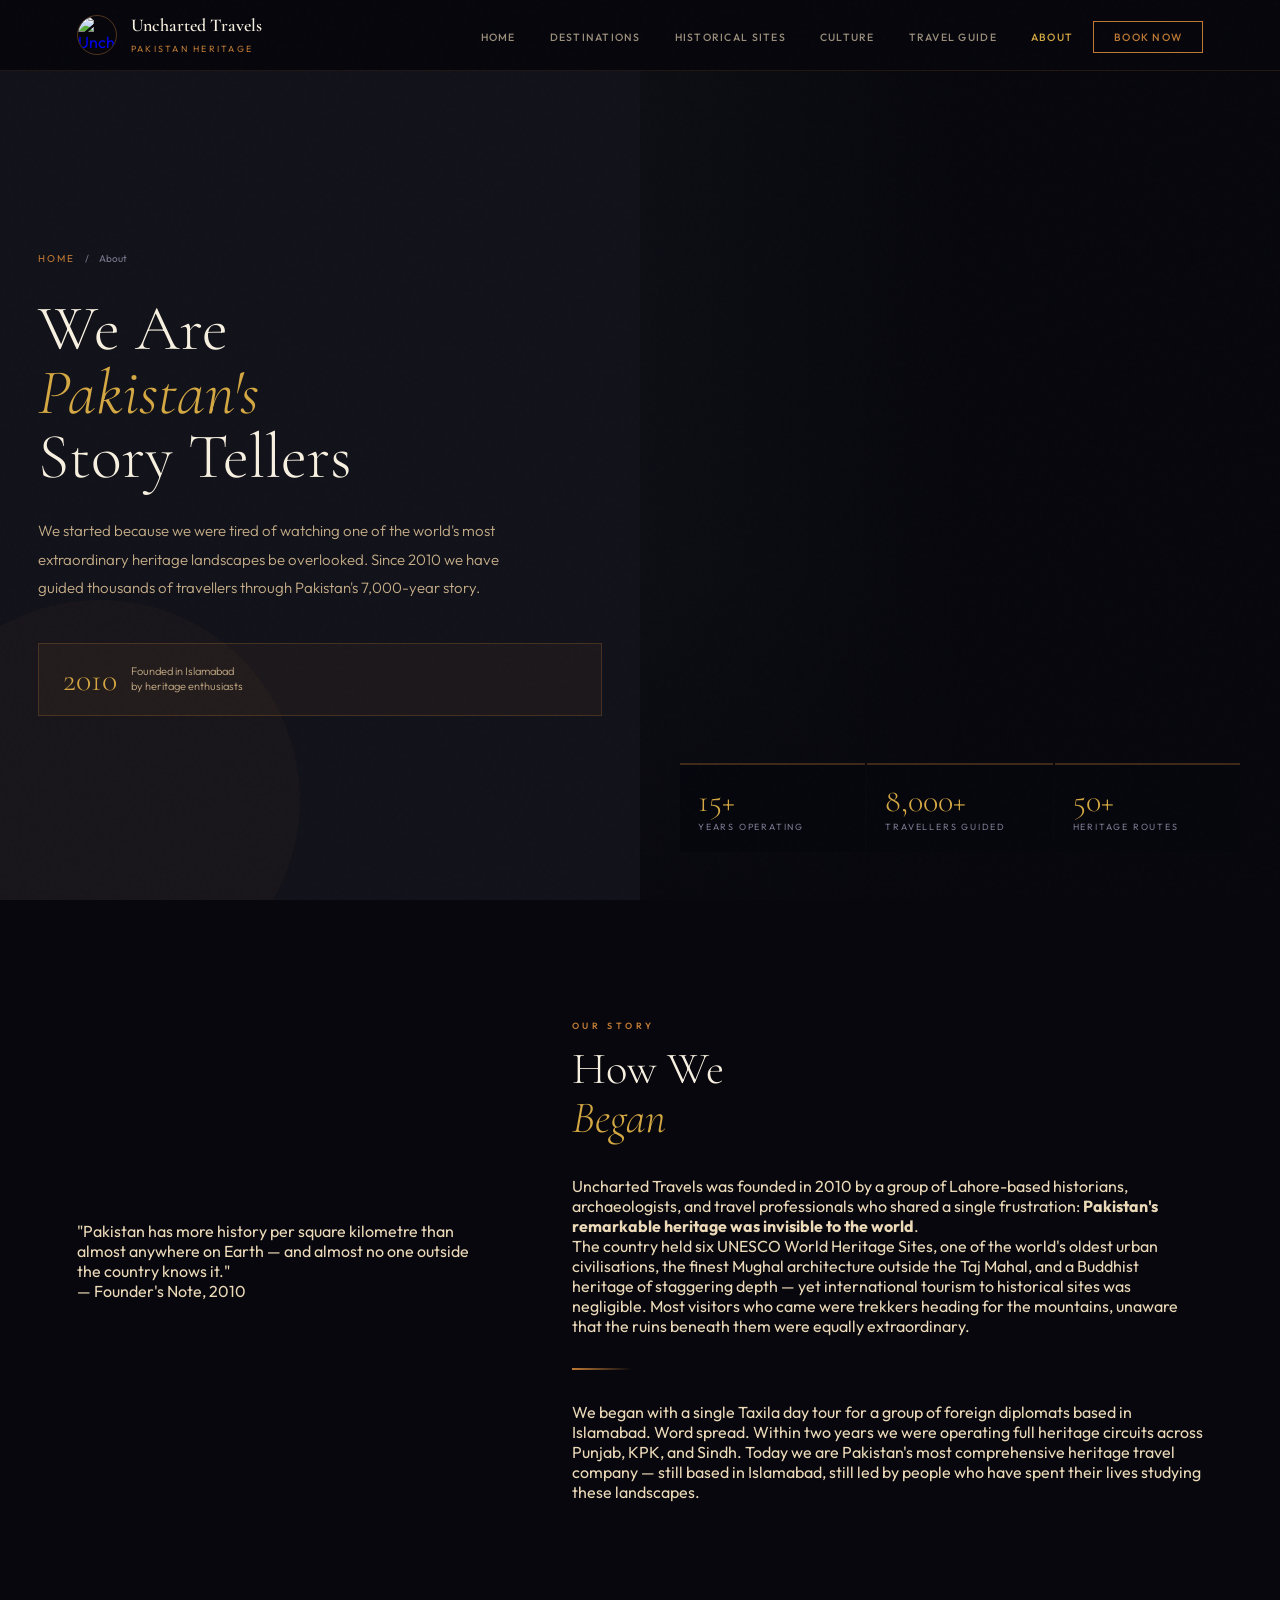
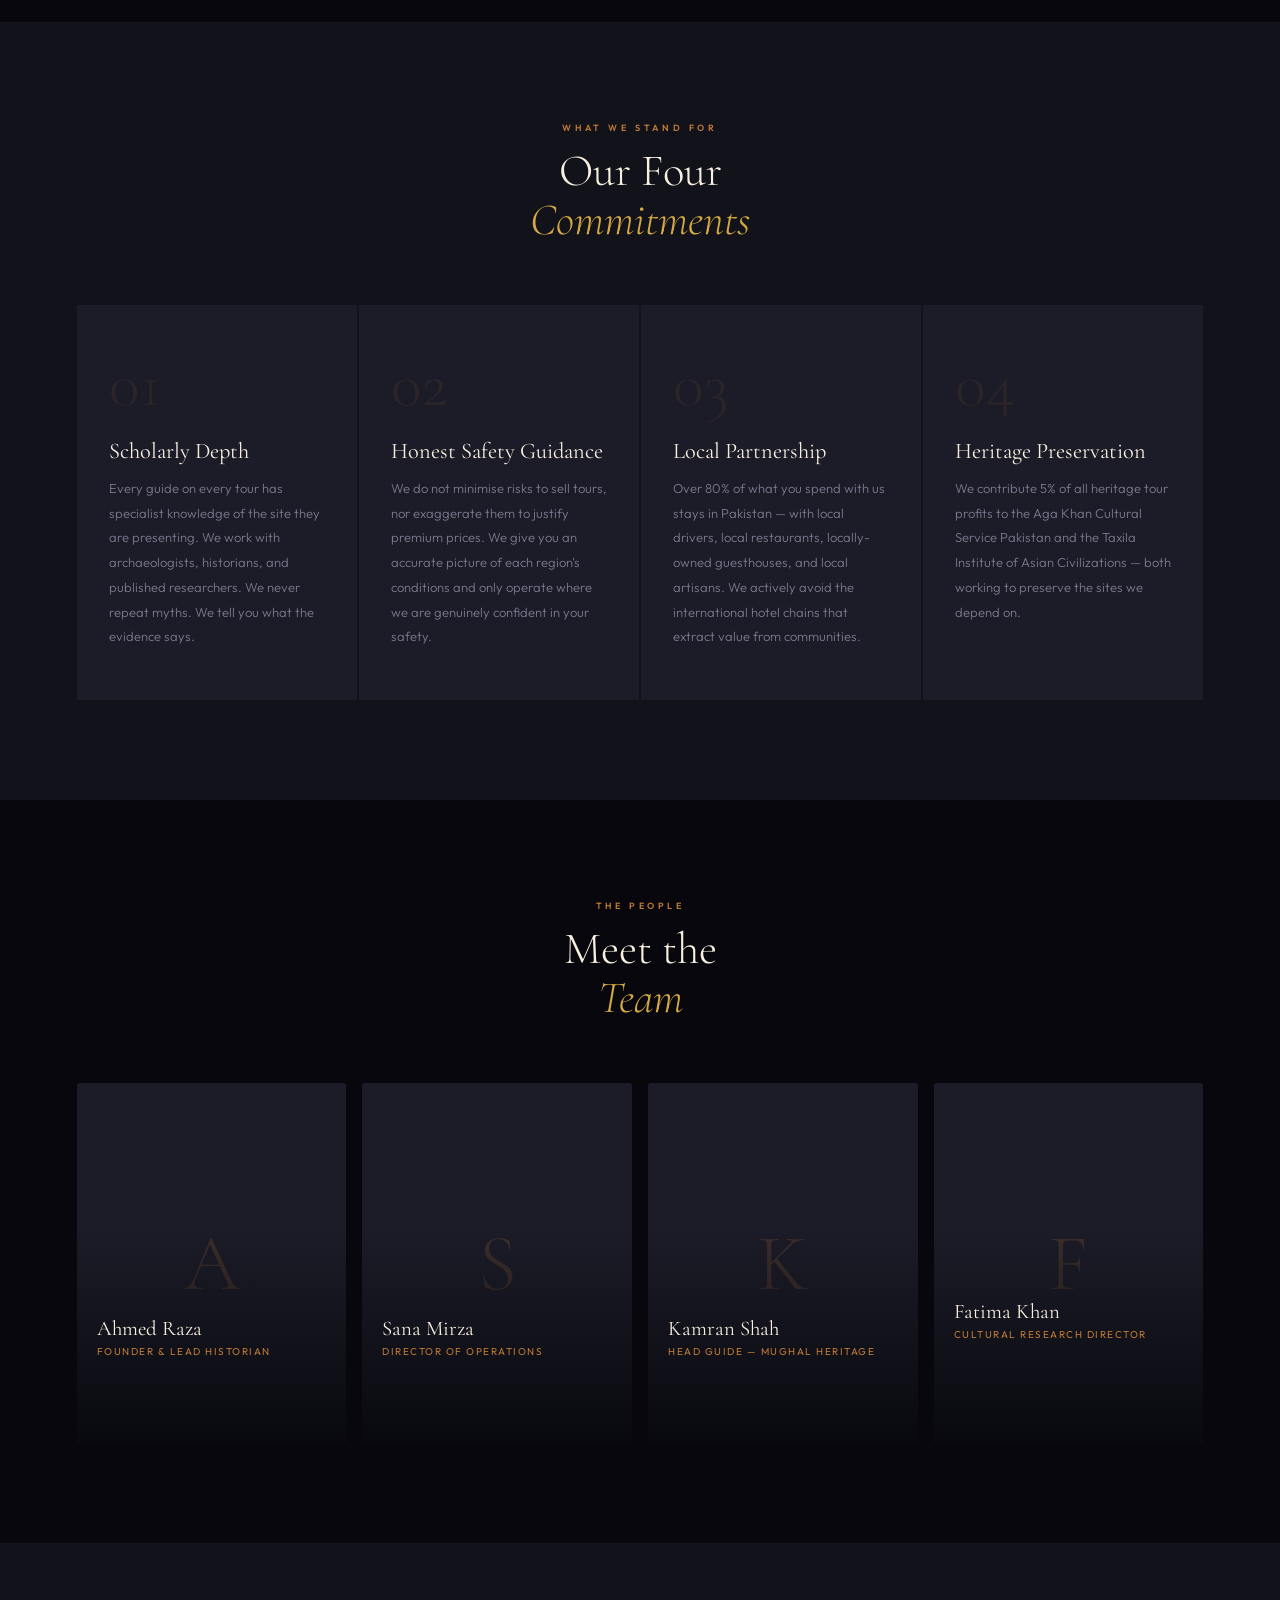
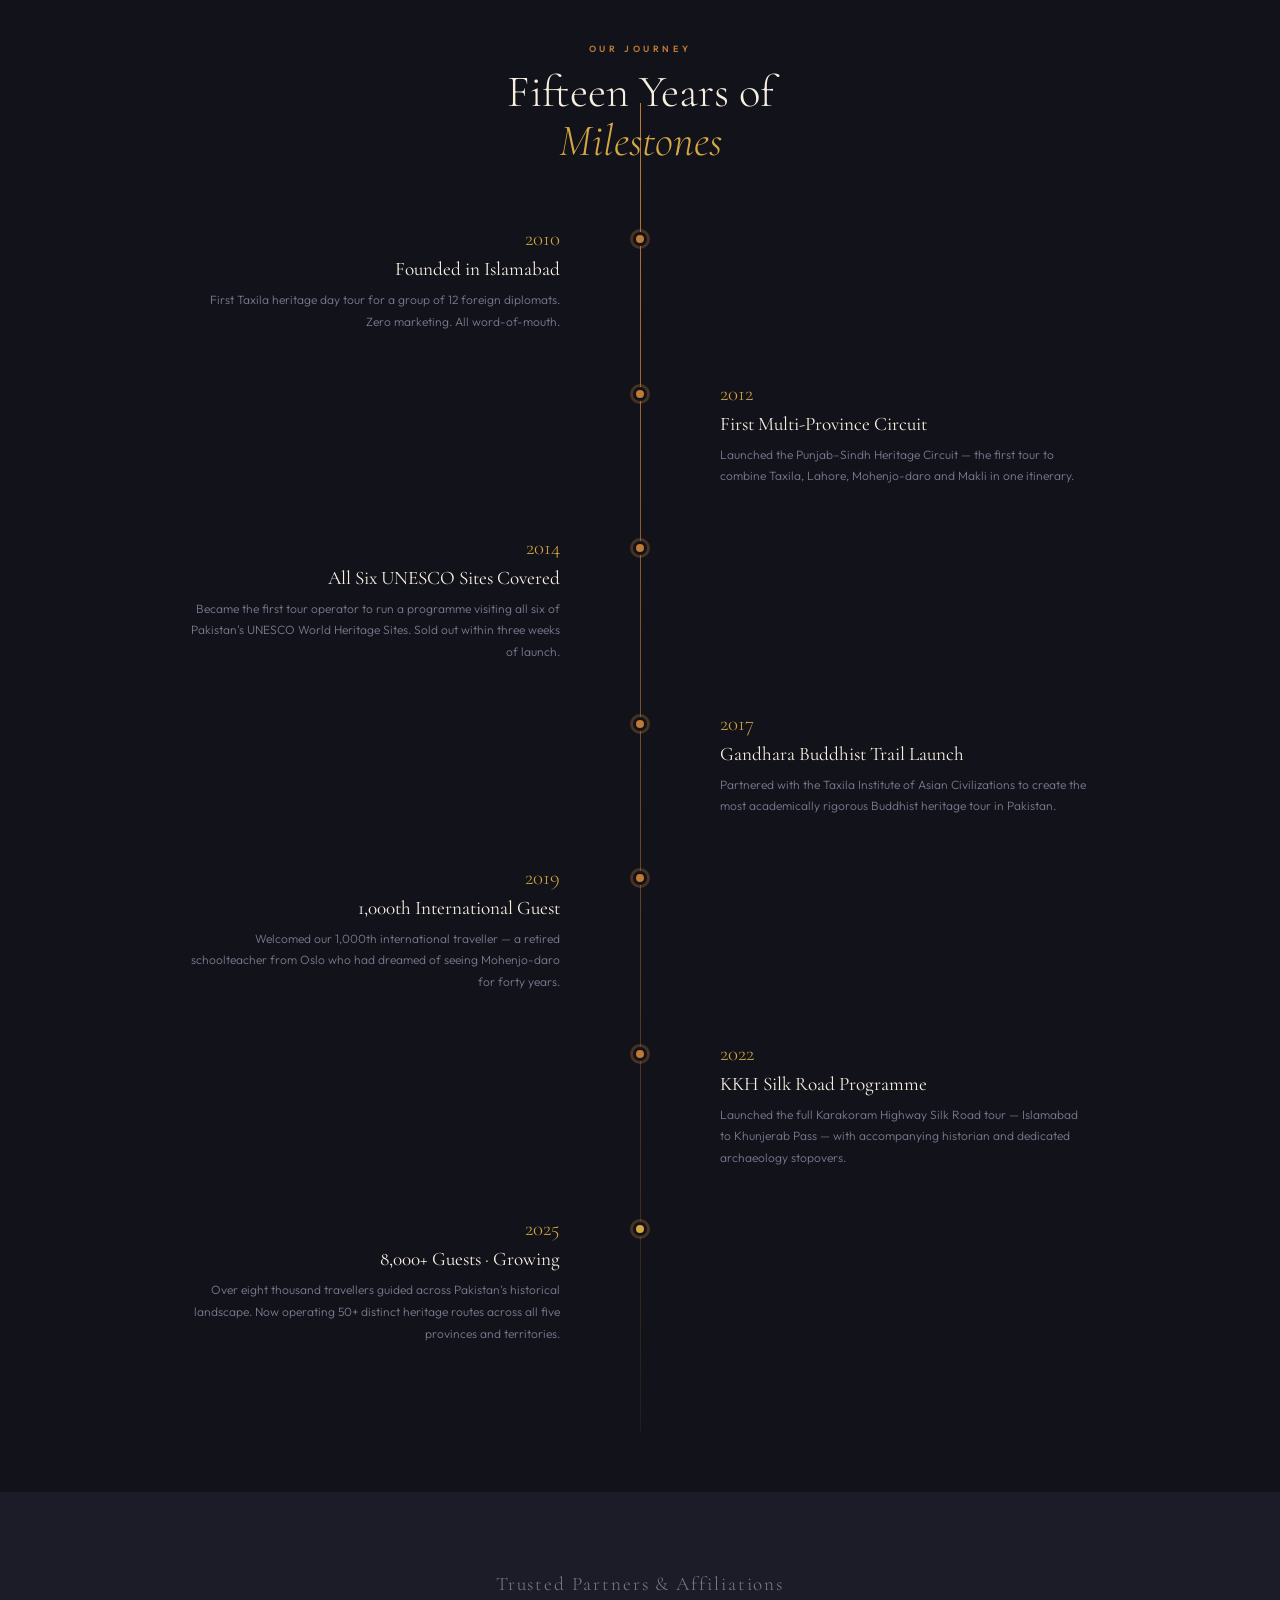
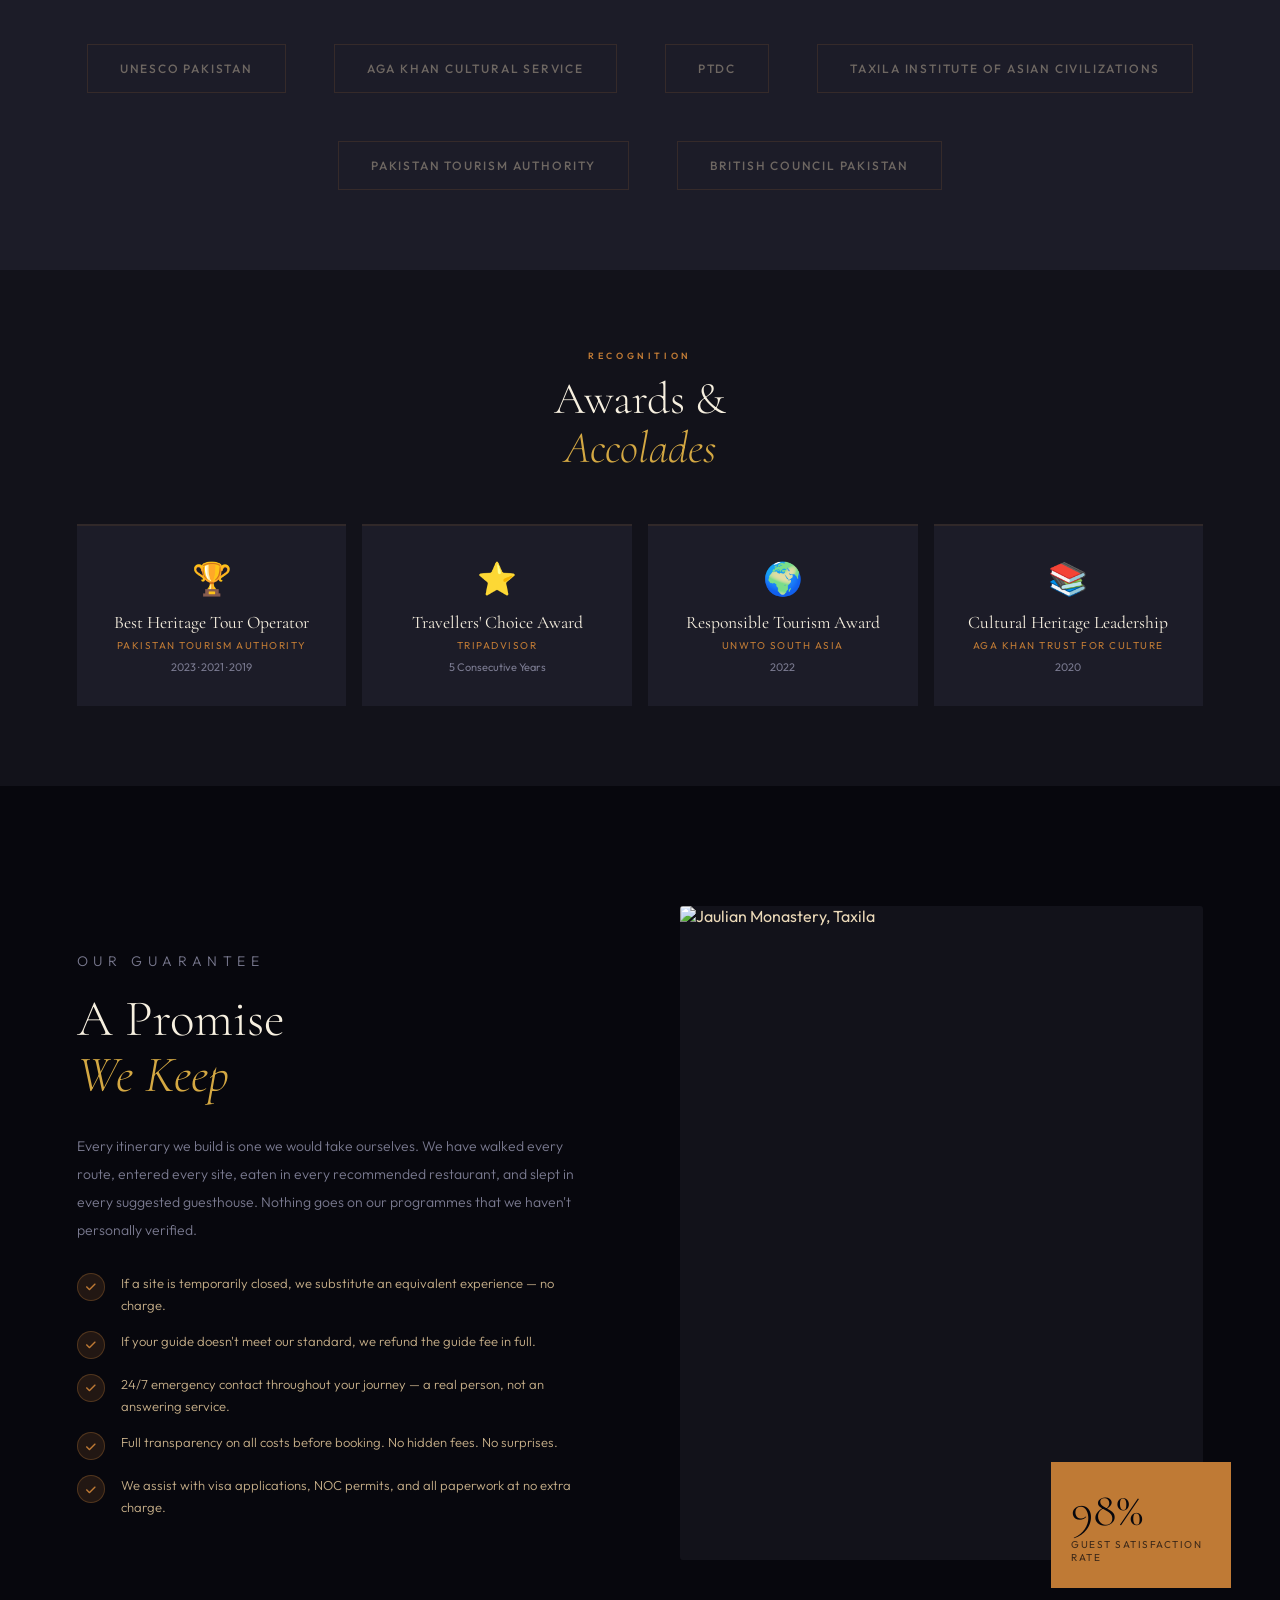
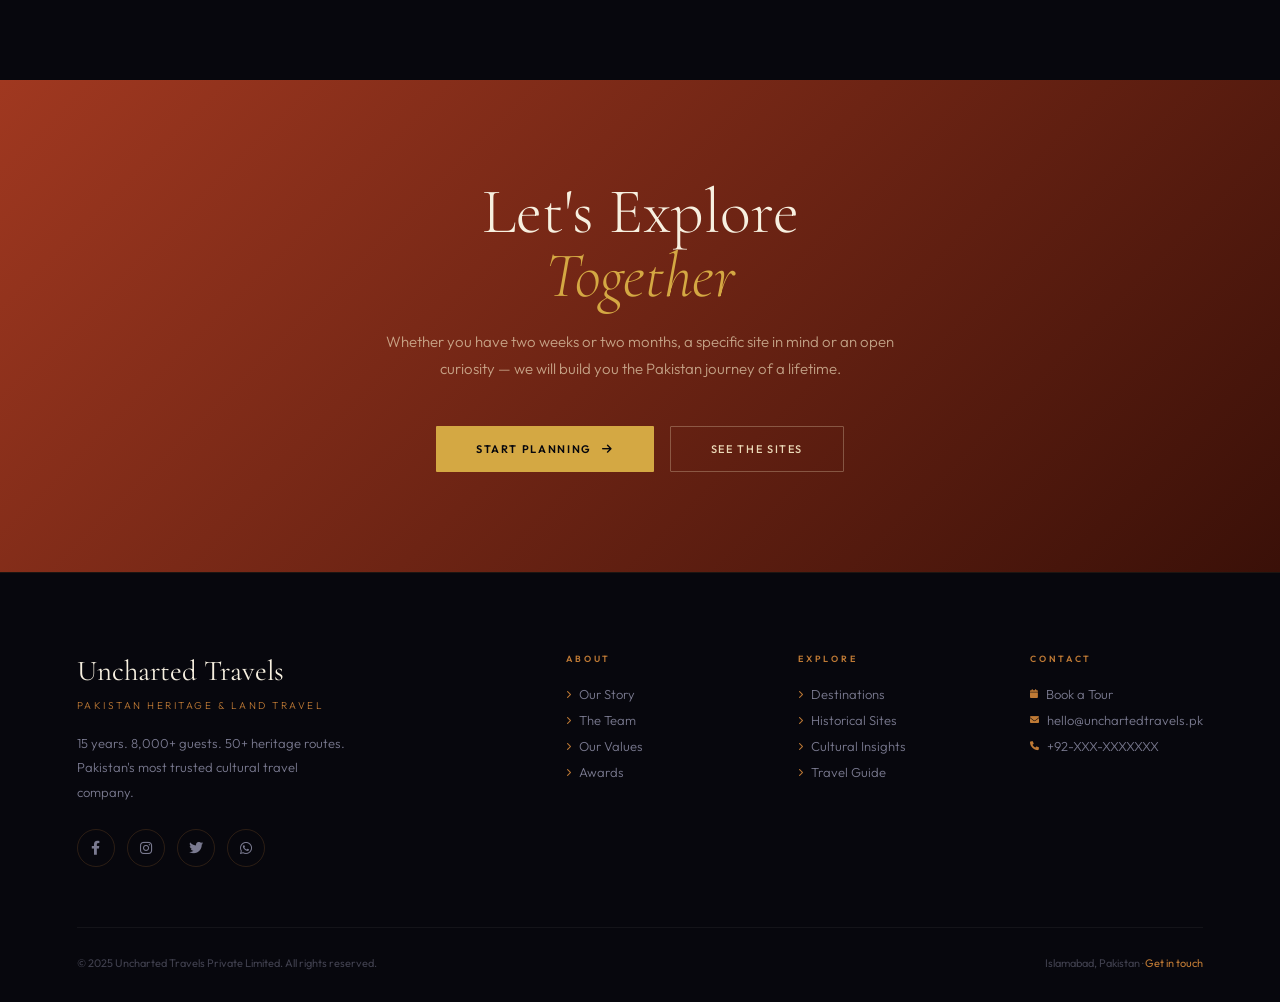
==== about.html @ f8633a72 "feat: complete Pakistan Heritage website — zero inline styles, dedicated CSS per page" ====
<!DOCTYPE html>
<html lang="en">
<head>
  <meta charset="UTF-8">
  <meta name="viewport" content="width=device-width, initial-scale=1.0">
  <meta name="description" content="About Uncharted Travels — Pakistan's premier heritage travel company. Our story, our team, and our mission to share Pakistan's extraordinary history with the world.">
  <title>About Us — Uncharted Travels Pakistan</title>
  <link rel="icon" href="htmlpictures/favicon-32x32.png">
  <link rel="preconnect" href="https://fonts.googleapis.com">
  <link href="https://fonts.googleapis.com/css2?family=Cormorant+Garamond:ital,wght@0,300;0,400;0,600;1,300;1,400;1,600&family=Outfit:wght@200;300;400;500;600&display=swap" rel="stylesheet">
  <link rel="stylesheet" href="https://cdnjs.cloudflare.com/ajax/libs/font-awesome/6.0.0/css/all.min.css">
  <link rel="stylesheet" href="css/shared.css">
  <link rel="stylesheet" href="css/about.css">
  <style>
    :root {
      --void:#07070D;--stone:#12121A;--deep:#1C1C28;--slate:#252535;
      --copper:#BF7A35;--gold:#D4A843;--rust:#A03820;
      --parchment:#EBD9B8;--cream:#F7F0E0;--sand:#C8B08A;--mist:#7A7A90;
      --font-serif:'Cormorant Garamond',Georgia,serif;
      --font-sans:'Outfit',sans-serif;
    }
    *,*::before,*::after{margin:0;padding:0;box-sizing:border-box;}
    html{scroll-behavior:smooth;}
    body{font-family:var(--font-sans);background:var(--void);color:var(--parchment);overflow-x:hidden;}
    body::before{content:'';position:fixed;inset:0;background-image:url("data:image/svg+xml,%3Csvg viewBox='0 0 256 256' xmlns='http://www.w3.org/2000/svg'%3E%3Cfilter id='noise'%3E%3CfeTurbulence type='fractalNoise' baseFrequency='0.9' numOctaves='4' stitchTiles='stitch'/%3E%3C/filter%3E%3Crect width='100%25' height='100%25' filter='url(%23noise)' opacity='0.04'/%3E%3C/svg%3E");pointer-events:none;z-index:9999;opacity:0.35;}

    /* NAV */
    nav{position:fixed;top:0;left:0;right:0;z-index:500;display:flex;align-items:center;justify-content:space-between;padding:14px 6%;background:rgba(7,7,13,0.97);border-bottom:1px solid rgba(191,122,53,0.15);-webkit-backdrop-filter:blur(12px);backdrop-filter:blur(12px);}
    .nav-brand{display:flex;align-items:center;gap:14px;text-decoration:none;}
    .nav-brand img{width:40px;height:40px;border-radius:50%;object-fit:cover;border:1px solid rgba(191,122,53,0.4);}
    .nav-brand-text .name{color:var(--cream);font-family:var(--font-serif);font-size:18px;font-weight:600;display:block;}
    .nav-brand-text .sub{color:var(--copper);font-size:9px;letter-spacing:0.25em;text-transform:uppercase;}
    .nav-links{display:flex;list-style:none;gap:6px;align-items:center;}
    .nav-links li a{color:rgba(235,217,184,0.65);text-decoration:none;font-size:10.5px;font-weight:500;letter-spacing:0.12em;text-transform:uppercase;padding:8px 14px;transition:all 0.3s;}
    .nav-links li a:hover,.nav-links li a.active{color:var(--gold);}
    .nav-links li a.btn-nav{border:1px solid var(--copper);color:var(--copper);padding:8px 20px;}
    .nav-links li a.btn-nav:hover{background:var(--copper);color:var(--void);}

    /* HERO — split layout */
    .about-hero{min-height:100vh;display:grid;grid-template-columns:1fr 1fr;padding-top:68px;}
    .hero-left{position:relative;display:flex;flex-direction:column;justify-content:center;padding:80px 6% 80px 6%;background:var(--stone);overflow:hidden;}
    .hero-left::before{content:'';position:absolute;bottom:-100px;left:-100px;width:400px;height:400px;border-radius:50%;background:rgba(191,122,53,0.04);}
    .hero-right{position:relative;overflow:hidden;}
    .hero-right-bg{position:absolute;inset:0;background-image:linear-gradient(to right,rgba(18,18,26,0.6) 0%,transparent 50%),url('htmlpictures/Taxila-Sirkap-Gandhara-2.jpg');background-size:cover;background-position:center;}
    .hero-right-overlay{position:absolute;inset:0;background:linear-gradient(to bottom,transparent 60%,rgba(7,7,13,0.8));}
    .breadcrumb{display:flex;align-items:center;gap:10px;margin-bottom:32px;}
    .breadcrumb a{color:var(--copper);text-decoration:none;font-size:10px;letter-spacing:0.2em;text-transform:uppercase;}
    .breadcrumb span{color:var(--mist);font-size:10px;}
    .about-hero h1{font-family:var(--font-serif);font-size:clamp(3rem,5vw,5.5rem);font-weight:300;line-height:1;color:var(--cream);margin-bottom:28px;}
    .about-hero h1 em{font-style:italic;color:var(--gold);}
    .about-hero p{font-size:15px;font-weight:300;color:var(--sand);line-height:1.9;max-width:480px;margin-bottom:40px;}
    .founded-badge{display:inline-flex;align-items:center;gap:14px;padding:16px 24px;border:1px solid rgba(191,122,53,0.25);background:rgba(191,122,53,0.06);}
    .founded-badge .year{font-family:var(--font-serif);font-size:2rem;font-weight:300;color:var(--gold);}
    .founded-badge .text{font-size:11px;color:var(--sand);font-weight:300;line-height:1.4;}
    /* Stats overlay on hero image */
    .hero-stats-overlay{position:absolute;bottom:48px;left:40px;right:40px;z-index:3;display:grid;grid-template-columns:repeat(3,1fr);gap:2px;}
    .hso-item{background:rgba(7,7,13,0.85);padding:20px 18px;border-top:2px solid rgba(191,122,53,0.3);}
    .hso-num{font-family:var(--font-serif);font-size:2rem;font-weight:300;color:var(--gold);line-height:1;}
    .hso-label{font-size:9px;letter-spacing:0.2em;text-transform:uppercase;color:var(--mist);margin-top:4px;}

    /* ORIGIN STORY */
    .origin{padding:120px 6%;background:var(--void);display:grid;grid-template-columns:1fr 1.6fr;gap:100px;align-items:center;}
    .origin-left{
      position:relative;
    }
    .origin-left .big-quote{font-family:var(--font-serif);font-size:clamp(1.6rem,3vw,2.4rem);font-style:italic;font-weight:300;color:var(--parchment);line-height:1.5;border-left:3px solid var(--copper);padding-left:32px;}
    .origin-left .attribution{margin-top:24px;padding-left:32px;font-size:11px;color:var(--copper);letter-spacing:0.2em;text-transform:uppercase;}
    .origin-right p{font-size:14px;line-height:2.1;color:var(--mist);font-weight:300;margin-bottom:20px;}
    .origin-right p strong{color:var(--parchment);font-weight:500;}
    .section-label{font-size:9px;font-weight:600;letter-spacing:0.4em;text-transform:uppercase;color:var(--copper);margin-bottom:14px;}
    .section-title{font-family:var(--font-serif);font-size:clamp(2rem,3.5vw,3rem);font-weight:300;line-height:1.1;color:var(--cream);margin-bottom:32px;}
    .section-title em{font-style:italic;color:var(--gold);}
    .divider{width:60px;height:2px;background:linear-gradient(90deg,var(--copper),transparent);margin:32px 0;}

    /* VALUES */
    .values{padding:100px 6%;background:var(--stone);}
    .values-grid{display:grid;grid-template-columns:repeat(4,1fr);gap:2px;margin-top:60px;}
    .value-item{padding:48px 32px;background:var(--deep);border-bottom:3px solid transparent;transition:all 0.4s;position:relative;}
    .value-item:hover{border-bottom-color:var(--copper);}
    .value-num{font-family:var(--font-serif);font-size:4rem;font-weight:300;color:rgba(191,122,53,0.1);line-height:1;margin-bottom:20px;}
    .value-item h3{font-family:var(--font-serif);font-size:1.4rem;font-weight:400;color:var(--cream);margin-bottom:12px;}
    .value-item p{font-size:13px;line-height:1.9;color:var(--mist);font-weight:300;}

    /* TEAM */
    .team{padding:100px 6%;background:var(--void);}
    .team-grid{display:grid;grid-template-columns:repeat(4,1fr);gap:16px;margin-top:60px;}
    .team-card{position:relative;overflow:hidden;border-radius:3px;cursor:default;}
    .team-photo{aspect-ratio:3/4;background:var(--deep);display:flex;align-items:flex-end;justify-content:center;padding-bottom:0;overflow:hidden;position:relative;}
    .team-photo-bg{position:absolute;inset:0;background-size:cover;background-position:center top;transition:transform 0.6s ease;}
    .team-card:hover .team-photo-bg{transform:scale(1.04);}
    .team-photo-initial{position:absolute;top:50%;left:50%;transform:translate(-50%,-50%);font-family:var(--font-serif);font-size:5rem;font-weight:300;color:rgba(191,122,53,0.2);z-index:0;}
    .team-photo::after{content:'';position:absolute;inset:0;background:linear-gradient(to top,rgba(7,7,13,0.92) 0%,transparent 60%);z-index:1;}
    .team-info{position:absolute;bottom:0;left:0;right:0;z-index:2;padding:24px 20px;}
    .team-name{font-family:var(--font-serif);font-size:1.3rem;font-weight:400;color:var(--cream);margin-bottom:4px;}
    .team-role{font-size:10px;letter-spacing:0.15em;text-transform:uppercase;color:var(--copper);margin-bottom:8px;}
    .team-bio{font-size:11px;color:var(--mist);font-weight:300;line-height:1.6;opacity:0;transform:translateY(8px);transition:all 0.4s;}
    .team-card:hover .team-bio{opacity:1;transform:translateY(0);}

    /* MILESTONES */
    .milestones{padding:100px 6%;background:var(--stone);position:relative;overflow:hidden;}
    .milestones::before{content:'';position:absolute;left:50%;top:160px;bottom:60px;width:1px;background:linear-gradient(var(--copper),rgba(191,122,53,0.1));}
    .milestone-list{max-width:900px;margin:60px auto 0;display:flex;flex-direction:column;gap:0;}
    .milestone{display:grid;grid-template-columns:1fr 60px 1fr;align-items:start;gap:0;}
    .milestone:nth-child(odd) .ml-content{text-align:right;padding-right:50px;}
    .milestone:nth-child(odd) .ml-empty{order:2;}
    .milestone:nth-child(even) .ml-content{padding-left:50px;grid-column:3;}
    .milestone:nth-child(even) .ml-dot-col{grid-column:2;}
    .milestone:nth-child(even) .ml-empty{grid-column:1;grid-row:1;}
    .ml-dot-col{display:flex;justify-content:center;padding-top:6px;position:relative;z-index:2;}
    .ml-dot{width:14px;height:14px;border-radius:50%;background:var(--copper);border:3px solid var(--stone);outline:3px solid rgba(191,122,53,0.3);}
    .ml-content{padding-bottom:48px;}
    .ml-year{font-family:var(--font-serif);font-size:1.3rem;font-weight:300;color:var(--gold);margin-bottom:6px;}
    .ml-title{font-family:var(--font-serif);font-size:1.2rem;font-weight:400;color:var(--cream);margin-bottom:8px;}
    .ml-desc{font-size:12px;line-height:1.8;color:var(--mist);font-weight:300;}
    .ml-empty{
      /* Empty column to create space on the opposite side of the timeline */
      height:100%;
      background:transparent;
      border:0;
      margin:0;
    }

    /* PARTNERS */
    .partners{padding:80px 6%;background:var(--deep);text-align:center;}
    .partners h3{font-family:var(--font-serif);font-size:1.2rem;font-weight:300;color:var(--mist);letter-spacing:0.1em;margin-bottom:48px;}
    .partners-row{display:flex;justify-content:center;align-items:center;gap:48px;flex-wrap:wrap;}
    .partner-badge{padding:16px 32px;border:1px solid rgba(191,122,53,0.15);color:rgba(235,217,184,0.4);font-size:12px;font-weight:500;letter-spacing:0.15em;text-transform:uppercase;transition:all 0.3s;}
    .partner-badge:hover{border-color:rgba(191,122,53,0.4);color:var(--sand);}

    /* AWARDS */
    .awards{padding:80px 6%;background:var(--stone);}
    .awards-grid{display:grid;grid-template-columns:repeat(4,1fr);gap:16px;margin-top:50px;}
    .award-item{padding:32px 24px;background:var(--deep);text-align:center;border-top:2px solid rgba(191,122,53,0.12);transition:all 0.4s;}
    .award-item:hover{border-top-color:var(--gold);}
    .award-icon{font-size:2rem;margin-bottom:14px;display:block;}
    .award-title{font-family:var(--font-serif);font-size:1.1rem;font-weight:400;color:var(--cream);margin-bottom:6px;}
    .award-org{font-size:10px;letter-spacing:0.15em;text-transform:uppercase;color:var(--copper);margin-bottom:8px;}
    .award-year{font-size:11px;color:var(--mist);}

    /* PROMISE */
    .promise{padding:120px 6%;background:var(--void);display:grid;grid-template-columns:1fr 1fr;gap:80px;align-items:center;}
    .promise-text h2{font-family:var(--font-serif);font-size:clamp(2.5rem,4vw,3.8rem);font-weight:300;color:var(--cream);line-height:1.1;margin-bottom:28px;}
    .promise-text h2 em{font-style:italic;color:var(--gold);}
    .promise-text p{font-size:14px;line-height:2.0;color:var(--mist);font-weight:300;margin-bottom:16px;}
    .promise-text p strong{color:var(--parchment);font-weight:500;}
    .promise-list{list-style:none;margin-top:28px;display:flex;flex-direction:column;gap:14px;}
    .promise-list li{display:flex;align-items:flex-start;gap:16px;font-size:13px;color:var(--sand);font-weight:300;line-height:1.7;}
    .promise-list li .pi{width:28px;height:28px;border-radius:50%;background:rgba(191,122,53,0.15);border:1px solid rgba(191,122,53,0.3);display:flex;align-items:center;justify-content:center;flex-shrink:0;color:var(--copper);font-size:11px;margin-top:1px;}
    .promise-visual{position:relative;}
    .pv-main{aspect-ratio:4/5;border-radius:3px;overflow:hidden;background:var(--stone);}
    .pv-main img{width:100%;height:100%;object-fit:cover;}
    .pv-main-placeholder{width:100%;height:100%;display:flex;align-items:center;justify-content:center;font-size:6rem;}
    .pv-card{position:absolute;bottom:-28px;right:-28px;width:180px;background:var(--copper);padding:24px 20px;}
    .pv-card .big{font-family:var(--font-serif);font-size:3rem;font-weight:300;color:var(--void);line-height:1;}
    .pv-card .small{font-size:10px;color:rgba(7,7,13,0.7);letter-spacing:0.15em;text-transform:uppercase;margin-top:4px;}

    /* CTA */
    .about-cta{background:linear-gradient(135deg,var(--rust) 0%,#3A1008 100%);padding:100px 6%;text-align:center;}
    .about-cta h2{font-family:var(--font-serif);font-size:clamp(2.5rem,5vw,5rem);font-weight:300;color:var(--cream);line-height:1;margin-bottom:20px;}
    .about-cta h2 em{font-style:italic;color:var(--gold);}
    .about-cta p{font-size:15px;font-weight:300;color:rgba(235,217,184,0.7);max-width:520px;margin:0 auto 44px;line-height:1.8;}
    .cta-actions{display:flex;gap:16px;justify-content:center;flex-wrap:wrap;}
    .btn-primary{display:inline-flex;align-items:center;gap:10px;padding:16px 40px;background:var(--gold);color:var(--void);font-family:var(--font-sans);font-size:11px;font-weight:600;letter-spacing:0.15em;text-transform:uppercase;text-decoration:none;border-radius:1px;transition:all 0.4s;}
    .btn-primary:hover{background:var(--cream);transform:translateY(-2px);}
    .btn-ghost{display:inline-flex;align-items:center;gap:10px;padding:15px 40px;border:1px solid rgba(235,217,184,0.3);color:var(--parchment);font-size:11px;font-weight:500;letter-spacing:0.15em;text-transform:uppercase;text-decoration:none;border-radius:1px;transition:all 0.4s;}
    .btn-ghost:hover{border-color:var(--gold);color:var(--gold);}

    /* FOOTER */
    footer{background:var(--void);padding:80px 6% 32px;border-top:1px solid rgba(191,122,53,0.12);}
    .footer-top{display:grid;grid-template-columns:2.5fr 1fr 1fr 1fr;gap:60px;margin-bottom:60px;}
    .footer-brand-col h3{font-family:var(--font-serif);font-size:1.8rem;font-weight:400;color:var(--cream);margin-bottom:8px;}
    .footer-brand-col .tagline{font-size:10px;letter-spacing:0.25em;text-transform:uppercase;color:var(--copper);margin-bottom:16px;}
    .footer-brand-col p{font-size:13px;line-height:1.9;color:var(--mist);font-weight:300;max-width:270px;}
    .footer-socials{display:flex;gap:12px;margin-top:24px;}
    .footer-socials a{width:38px;height:38px;border:1px solid rgba(191,122,53,0.2);border-radius:50%;display:flex;align-items:center;justify-content:center;color:var(--mist);font-size:14px;text-decoration:none;transition:all 0.3s;}
    .footer-socials a:hover{border-color:var(--copper);color:var(--copper);}
    .footer-col h4{font-size:9px;font-weight:600;letter-spacing:0.3em;text-transform:uppercase;color:var(--copper);margin-bottom:22px;}
    .footer-col ul{list-style:none;}
    .footer-col ul li{margin-bottom:10px;}
    .footer-col ul li a{color:var(--mist);text-decoration:none;font-size:13px;font-weight:300;transition:color 0.3s;display:flex;align-items:center;gap:8px;}
    .footer-col ul li a:hover{color:var(--gold);}
    .footer-bottom{border-top:1px solid rgba(255,255,255,0.05);padding-top:28px;display:flex;justify-content:space-between;align-items:center;}
    .footer-bottom p{font-size:11px;color:rgba(122,122,144,0.5);}
    .footer-bottom a{color:var(--copper);text-decoration:none;}

    .reveal{opacity:0;transform:translateY(28px);transition:opacity 0.8s ease,transform 0.8s ease;}
    .reveal.visible{opacity:1;transform:translateY(0);}

    @media(max-width:1000px){.about-hero{grid-template-columns:1fr;min-height:0;}.hero-right{min-height:400px;}.values-grid{grid-template-columns:1fr 1fr;}.team-grid{grid-template-columns:1fr 1fr;}.awards-grid{grid-template-columns:1fr 1fr;}.origin{grid-template-columns:1fr;gap:40px;}.promise{grid-template-columns:1fr;}.footer-top{grid-template-columns:1fr 1fr;}}
    @media(max-width:700px){.nav-links{display:none;}.values-grid{grid-template-columns:1fr;}.team-grid{grid-template-columns:1fr 1fr;}.milestones::before{left:30px;}.milestone{grid-template-columns:30px 1fr;}.milestone:nth-child(odd) .ml-content{text-align:left;padding-right:0;padding-left:24px;grid-column:2;}.milestone:nth-child(even) .ml-content{padding-left:24px;grid-column:2;}.milestone:nth-child(even) .ml-empty{display:none;}.ml-empty{display:none;}.awards-grid{grid-template-columns:1fr 1fr;}.footer-top{grid-template-columns:1fr;}.footer-bottom{flex-direction:column;gap:12px;}.pv-card{display:none;}}
  </style>
</head>
<body>

  <nav>
    <a href="index.html" class="nav-brand">
      <img src="htmlpictures/Logo1.png" alt="Uncharted Travels">
      <div class="nav-brand-text">
        <span class="name">Uncharted Travels</span>
        <span class="sub">Pakistan Heritage</span>
      </div>
    </a>
    <ul class="nav-links">
      <li><a href="index.html">Home</a></li>
      <li><a href="destinations.html">Destinations</a></li>
      <li><a href="historical-sites.html">Historical Sites</a></li>
      <li><a href="cultural-insights.html">Culture</a></li>
      <li><a href="travel-guide.html">Travel Guide</a></li>
      <li><a href="about.html" class="active">About</a></li>
      <li><a href="contact.html" class="btn-nav">Book Now</a></li>
    </ul>
    <button id="hamburger" aria-label="Toggle navigation" aria-expanded="false"><i class="fas fa-bars"></i></button>
  </nav>

  <!-- HERO -->
  <div class="about-hero">
    <div class="hero-left">
      <div class="breadcrumb">
        <a href="index.html">Home</a><span>/</span>
        <span class="breadcrumb-current">About</span>
      </div>
      <h1>We Are<br><em>Pakistan's</em><br>Story Tellers</h1>
      <p>We started because we were tired of watching one of the world's most extraordinary heritage landscapes be overlooked. Since 2010 we have guided thousands of travellers through Pakistan's 7,000-year story.</p>
      <div class="founded-badge">
        <span class="year">2010</span>
        <span class="text">Founded in Islamabad<br>by heritage enthusiasts</span>
      </div>
    </div>
    <div class="hero-right">
      <div class="hero-right-bg"></div>
      <div class="hero-right-overlay"></div>
      <div class="hero-stats-overlay">
        <div class="hso-item">
          <div class="hso-num">15+</div>
          <div class="hso-label">Years Operating</div>
        </div>
        <div class="hso-item">
          <div class="hso-num">8,000+</div>
          <div class="hso-label">Travellers Guided</div>
        </div>
        <div class="hso-item">
          <div class="hso-num">50+</div>
          <div class="hso-label">Heritage Routes</div>
        </div>
      </div>
    </div>
  </div>

  <!-- ORIGIN STORY -->
  <section class="origin">
    <div class="reveal">
      <div class="big-quote">"Pakistan has more history per square kilometre than almost anywhere on Earth — and almost no one outside the country knows it."</div>
      <div class="attribution">— Founder's Note, 2010</div>
    </div>
    <div class="reveal">
      <p class="section-label">Our Story</p>
      <h2 class="section-title">How We<br><em>Began</em></h2>
      <p>Uncharted Travels was founded in 2010 by a group of Lahore-based historians, archaeologists, and travel professionals who shared a single frustration: <strong>Pakistan's remarkable heritage was invisible to the world</strong>.</p>
      <p>The country held six UNESCO World Heritage Sites, one of the world's oldest urban civilisations, the finest Mughal architecture outside the Taj Mahal, and a Buddhist heritage of staggering depth — yet international tourism to historical sites was negligible. Most visitors who came were trekkers heading for the mountains, unaware that the ruins beneath them were equally extraordinary.</p>
      <div class="divider"></div>
      <p>We began with a single Taxila day tour for a group of foreign diplomats based in Islamabad. Word spread. Within two years we were operating full heritage circuits across Punjab, KPK, and Sindh. Today we are Pakistan's most comprehensive heritage travel company — still based in Islamabad, still led by people who have spent their lives studying these landscapes.</p>
    </div>
  </section>

  <!-- VALUES -->
  <section class="values">
    <div class="reveal section-center">
      <p class="section-label">What We Stand For</p>
      <h2 class="section-title">Our Four<br><em>Commitments</em></h2>
    </div>
    <div class="values-grid reveal">
      <div class="value-item">
        <div class="value-num">01</div>
        <h3>Scholarly Depth</h3>
        <p>Every guide on every tour has specialist knowledge of the site they are presenting. We work with archaeologists, historians, and published researchers. We never repeat myths. We tell you what the evidence says.</p>
      </div>
      <div class="value-item">
        <div class="value-num">02</div>
        <h3>Honest Safety Guidance</h3>
        <p>We do not minimise risks to sell tours, nor exaggerate them to justify premium prices. We give you an accurate picture of each region's conditions and only operate where we are genuinely confident in your safety.</p>
      </div>
      <div class="value-item">
        <div class="value-num">03</div>
        <h3>Local Partnership</h3>
        <p>Over 80% of what you spend with us stays in Pakistan — with local drivers, local restaurants, locally-owned guesthouses, and local artisans. We actively avoid the international hotel chains that extract value from communities.</p>
      </div>
      <div class="value-item">
        <div class="value-num">04</div>
        <h3>Heritage Preservation</h3>
        <p>We contribute 5% of all heritage tour profits to the Aga Khan Cultural Service Pakistan and the Taxila Institute of Asian Civilizations — both working to preserve the sites we depend on.</p>
      </div>
    </div>
  </section>

  <!-- TEAM -->
  <section class="team">
    <div class="reveal section-center">
      <p class="section-label">The People</p>
      <h2 class="section-title">Meet the<br><em>Team</em></h2>
    </div>
    <div class="team-grid reveal">
      <div class="team-card">
        <div class="team-photo" class="team-bg-1">
          <div class="team-photo-initial">A</div>
          <div class="team-info">
            <div class="team-name">Ahmed Raza</div>
            <div class="team-role">Founder & Lead Historian</div>
            <div class="team-bio">MA Archaeology, Quaid-i-Azam University. 20 years studying Gandhara Buddhist sites. Author of "Taxila: Layers of Civilisation" (2018).</div>
          </div>
        </div>
      </div>
      <div class="team-card">
        <div class="team-photo" class="team-bg-2">
          <div class="team-photo-initial">S</div>
          <div class="team-info">
            <div class="team-name">Sana Mirza</div>
            <div class="team-role">Director of Operations</div>
            <div class="team-bio">Former PTDC heritage programme manager. Specialist in Sindh archaeological sites. 15 years of field experience from Mohenjo-daro to Makli.</div>
          </div>
        </div>
      </div>
      <div class="team-card">
        <div class="team-photo" class="team-bg-3">
          <div class="team-photo-initial">K</div>
          <div class="team-info">
            <div class="team-name">Kamran Shah</div>
            <div class="team-role">Head Guide — Mughal Heritage</div>
            <div class="team-bio">Lahori born and bred, with a PhD in Mughal architectural history. Has led over 600 tours of Lahore's Walled City. Speaks five languages.</div>
          </div>
        </div>
      </div>
      <div class="team-card">
        <div class="team-photo" class="team-bg-4">
          <div class="team-photo-initial">F</div>
          <div class="team-info">
            <div class="team-name">Fatima Khan</div>
            <div class="team-role">Cultural Research Director</div>
            <div class="team-bio">Anthropologist specialising in KPK tribal cultures and Kalash traditions. Fluent in Pashto, Khowar, and Burushaski. Co-authored AKCS cultural guides.</div>
          </div>
        </div>
      </div>
    </div>
  </section>

  <!-- MILESTONES -->
  <section class="milestones">
    <div class="reveal section-center-full">
      <p class="section-label">Our Journey</p>
      <h2 class="section-title">Fifteen Years of<br><em>Milestones</em></h2>
    </div>
    <div class="milestone-list reveal">
      <div class="milestone">
        <div class="ml-content">
          <div class="ml-year">2010</div>
          <div class="ml-title">Founded in Islamabad</div>
          <div class="ml-desc">First Taxila heritage day tour for a group of 12 foreign diplomats. Zero marketing. All word-of-mouth.</div>
        </div>
        <div class="ml-dot-col"><div class="ml-dot"></div></div>
        <div class="ml-empty"></div>
      </div>
      <div class="milestone">
        <div class="ml-empty"></div>
        <div class="ml-dot-col"><div class="ml-dot"></div></div>
        <div class="ml-content">
          <div class="ml-year">2012</div>
          <div class="ml-title">First Multi-Province Circuit</div>
          <div class="ml-desc">Launched the Punjab–Sindh Heritage Circuit — the first tour to combine Taxila, Lahore, Mohenjo-daro and Makli in one itinerary.</div>
        </div>
      </div>
      <div class="milestone">
        <div class="ml-content">
          <div class="ml-year">2014</div>
          <div class="ml-title">All Six UNESCO Sites Covered</div>
          <div class="ml-desc">Became the first tour operator to run a programme visiting all six of Pakistan's UNESCO World Heritage Sites. Sold out within three weeks of launch.</div>
        </div>
        <div class="ml-dot-col"><div class="ml-dot"></div></div>
        <div class="ml-empty"></div>
      </div>
      <div class="milestone">
        <div class="ml-empty"></div>
        <div class="ml-dot-col"><div class="ml-dot"></div></div>
        <div class="ml-content">
          <div class="ml-year">2017</div>
          <div class="ml-title">Gandhara Buddhist Trail Launch</div>
          <div class="ml-desc">Partnered with the Taxila Institute of Asian Civilizations to create the most academically rigorous Buddhist heritage tour in Pakistan.</div>
        </div>
      </div>
      <div class="milestone">
        <div class="ml-content">
          <div class="ml-year">2019</div>
          <div class="ml-title">1,000th International Guest</div>
          <div class="ml-desc">Welcomed our 1,000th international traveller — a retired schoolteacher from Oslo who had dreamed of seeing Mohenjo-daro for forty years.</div>
        </div>
        <div class="ml-dot-col"><div class="ml-dot"></div></div>
        <div class="ml-empty"></div>
      </div>
      <div class="milestone">
        <div class="ml-empty"></div>
        <div class="ml-dot-col"><div class="ml-dot"></div></div>
        <div class="ml-content">
          <div class="ml-year">2022</div>
          <div class="ml-title">KKH Silk Road Programme</div>
          <div class="ml-desc">Launched the full Karakoram Highway Silk Road tour — Islamabad to Khunjerab Pass — with accompanying historian and dedicated archaeology stopovers.</div>
        </div>
      </div>
      <div class="milestone">
        <div class="ml-content">
          <div class="ml-year">2025</div>
          <div class="ml-title">8,000+ Guests · Growing</div>
          <div class="ml-desc">Over eight thousand travellers guided across Pakistan's historical landscape. Now operating 50+ distinct heritage routes across all five provinces and territories.</div>
        </div>
        <div class="ml-dot-col"><div class="ml-dot ml-dot-gold"></div></div>
        <div class="ml-empty"></div>
      </div>
    </div>
  </section>

  <!-- PARTNERS -->
  <section class="partners reveal">
    <h3>Trusted Partners & Affiliations</h3>
    <div class="partners-row">
      <div class="partner-badge">UNESCO Pakistan</div>
      <div class="partner-badge">Aga Khan Cultural Service</div>
      <div class="partner-badge">PTDC</div>
      <div class="partner-badge">Taxila Institute of Asian Civilizations</div>
      <div class="partner-badge">Pakistan Tourism Authority</div>
      <div class="partner-badge">British Council Pakistan</div>
    </div>
  </section>

  <!-- AWARDS -->
  <section class="awards">
    <div class="reveal section-center-full">
      <p class="section-label">Recognition</p>
      <h2 class="section-title">Awards &<br><em>Accolades</em></h2>
    </div>
    <div class="awards-grid reveal">
      <div class="award-item">
        <span class="award-icon">🏆</span>
        <div class="award-title">Best Heritage Tour Operator</div>
        <div class="award-org">Pakistan Tourism Authority</div>
        <div class="award-year">2023 · 2021 · 2019</div>
      </div>
      <div class="award-item">
        <span class="award-icon">⭐</span>
        <div class="award-title">Travellers' Choice Award</div>
        <div class="award-org">TripAdvisor</div>
        <div class="award-year">5 Consecutive Years</div>
      </div>
      <div class="award-item">
        <span class="award-icon">🌍</span>
        <div class="award-title">Responsible Tourism Award</div>
        <div class="award-org">UNWTO South Asia</div>
        <div class="award-year">2022</div>
      </div>
      <div class="award-item">
        <span class="award-icon">📚</span>
        <div class="award-title">Cultural Heritage Leadership</div>
        <div class="award-org">Aga Khan Trust for Culture</div>
        <div class="award-year">2020</div>
      </div>
    </div>
  </section>

  <!-- OUR PROMISE -->
  <section class="promise">
    <div class="promise-text reveal">
      <p class="section-label">Our Guarantee</p>
      <h2>A Promise<br><em>We Keep</em></h2>
      <p>Every itinerary we build is one we would take ourselves. We have walked every route, entered every site, eaten in every recommended restaurant, and slept in every suggested guesthouse. Nothing goes on our programmes that we haven't personally verified.</p>
      <ul class="promise-list">
        <li><span class="pi"><i class="fas fa-check"></i></span>If a site is temporarily closed, we substitute an equivalent experience — no charge.</li>
        <li><span class="pi"><i class="fas fa-check"></i></span>If your guide doesn't meet our standard, we refund the guide fee in full.</li>
        <li><span class="pi"><i class="fas fa-check"></i></span>24/7 emergency contact throughout your journey — a real person, not an answering service.</li>
        <li><span class="pi"><i class="fas fa-check"></i></span>Full transparency on all costs before booking. No hidden fees. No surprises.</li>
        <li><span class="pi"><i class="fas fa-check"></i></span>We assist with visa applications, NOC permits, and all paperwork at no extra charge.</li>
      </ul>
    </div>
    <div class="promise-visual reveal">
      <div class="pv-main">
        <img src="htmlpictures/Jaulian-Monastery.png" alt="Jaulian Monastery, Taxila" class="img-cover">
      </div>
      <div class="pv-card">
        <div class="big">98%</div>
        <div class="small">Guest satisfaction rate</div>
      </div>
    </div>
  </section>

  <!-- CTA -->
  <section class="about-cta reveal">
    <h2>Let's Explore<br><em>Together</em></h2>
    <p>Whether you have two weeks or two months, a specific site in mind or an open curiosity — we will build you the Pakistan journey of a lifetime.</p>
    <div class="cta-actions">
      <a href="contact.html" class="btn-primary">Start Planning <i class="fas fa-arrow-right"></i></a>
      <a href="historical-sites.html" class="btn-ghost">See the Sites</a>
    </div>
  </section>

  <footer>
    <div class="footer-top">
      <div class="footer-brand-col">
        <h3>Uncharted Travels</h3>
        <p class="tagline">Pakistan Heritage & Land Travel</p>
        <p>15 years. 8,000+ guests. 50+ heritage routes. Pakistan's most trusted cultural travel company.</p>
        <div class="footer-socials">
          <a href="#" aria-label="Facebook"><i class="fab fa-facebook-f"></i></a>
          <a href="#" aria-label="Instagram"><i class="fab fa-instagram"></i></a>
          <a href="#" aria-label="Twitter"><i class="fab fa-twitter"></i></a>
          <a href="#" aria-label="WhatsApp"><i class="fab fa-whatsapp"></i></a>
        </div>
      </div>
      <div class="footer-col">
        <h4>About</h4>
        <ul>
          <li><a href="#"><i class="fas fa-chevron-right icon-xs"></i>Our Story</a></li>
          <li><a href="#"><i class="fas fa-chevron-right icon-xs"></i>The Team</a></li>
          <li><a href="#"><i class="fas fa-chevron-right icon-xs"></i>Our Values</a></li>
          <li><a href="#"><i class="fas fa-chevron-right icon-xs"></i>Awards</a></li>
        </ul>
      </div>
      <div class="footer-col">
        <h4>Explore</h4>
        <ul>
          <li><a href="destinations.html"><i class="fas fa-chevron-right icon-xs"></i>Destinations</a></li>
          <li><a href="historical-sites.html"><i class="fas fa-chevron-right icon-xs"></i>Historical Sites</a></li>
          <li><a href="cultural-insights.html"><i class="fas fa-chevron-right icon-xs"></i>Cultural Insights</a></li>
          <li><a href="travel-guide.html"><i class="fas fa-chevron-right icon-xs"></i>Travel Guide</a></li>
        </ul>
      </div>
      <div class="footer-col">
        <h4>Contact</h4>
        <ul>
          <li><a href="contact.html"><i class="fas fa-calendar icon-sm"></i>Book a Tour</a></li>
          <li><a href="mailto:hello@unchartedtravels.pk"><i class="fas fa-envelope icon-sm"></i>hello@unchartedtravels.pk</a></li>
          <li><a href="tel:+92000000000"><i class="fas fa-phone icon-sm"></i>+92-XXX-XXXXXXX</a></li>
        </ul>
      </div>
    </div>
    <div class="footer-bottom">
      <p>&copy; 2025 Uncharted Travels Private Limited. All rights reserved.</p>
      <p>Islamabad, Pakistan · <a href="contact.html">Get in touch</a></p>
    </div>
  </footer>

  <script>
    const reveals = document.querySelectorAll('.reveal');
    const obs = new IntersectionObserver(entries => {
      entries.forEach((e,i) => { if(e.isIntersecting) setTimeout(()=>e.target.classList.add('visible'),i*70); });
    },{threshold:0.06});
    reveals.forEach(el=>obs.observe(el));
  </script>
</body>
</html>
  <button id="scrollTop" aria-label="Back to top"><i class="fas fa-arrow-up"></i></button>
  <script src="js/main.js"></script>
</body>
</html>
---- css/shared.css ----
/* ═══════════════════════════════════════════════
   UNCHARTED TRAVELS — SHARED COMPONENT STYLES
   Hamburger menu · Mobile nav · Scroll-to-top
═══════════════════════════════════════════════ */

/* ── HAMBURGER BUTTON ── */
#hamburger {
  display: none;
  background: none;
  border: 1px solid rgba(191,122,53,0.3);
  cursor: pointer;
  color: var(--cream, #F7F0E0);
  font-size: 18px;
  width: 40px;
  height: 40px;
  border-radius: 2px;
  align-items: center;
  justify-content: center;
  transition: all 0.3s;
  flex-shrink: 0;
}
#hamburger:hover {
  border-color: var(--copper, #BF7A35);
  color: var(--copper, #BF7A35);
}

/* ── MOBILE NAV ── */
@media (max-width: 800px) {
  #hamburger {
    display: flex;
  }

  /* hide the ul by default on mobile */
  .nav-links {
    display: none !important;
    position: fixed;
    top: 68px;
    left: 0;
    right: 0;
    background: rgba(7, 7, 13, 0.99);
    flex-direction: column !important;
    gap: 2px !important;
    padding: 16px 0 24px;
    border-bottom: 1px solid rgba(191,122,53,0.2);
    -webkit-backdrop-filter: blur(16px);
    backdrop-filter: blur(16px);
    z-index: 499;
    animation: slideDown 0.3s ease;
  }

  /* show when .open is toggled */
  .nav-links.open {
    display: flex !important;
  }

  .nav-links li {
    width: 100%;
  }

  .nav-links li a {
    display: block;
    padding: 14px 6% !important;
    border-bottom: 1px solid rgba(191,122,53,0.06);
    font-size: 12px !important;
    letter-spacing: 0.15em;
  }

  .nav-links li a.btn-nav {
    margin: 12px 6%;
    width: calc(100% - 12%);
    text-align: center;
    border: 1px solid var(--copper, #BF7A35) !important;
  }

  @keyframes slideDown {
    from { opacity: 0; transform: translateY(-10px); }
    to   { opacity: 1; transform: translateY(0); }
  }
}

/* ── SCROLL-TO-TOP BUTTON ── */
#scrollTop {
  position: fixed;
  bottom: 36px;
  right: 36px;
  width: 48px;
  height: 48px;
  background: var(--copper, #BF7A35);
  color: var(--void, #07070D);
  border: none;
  border-radius: 2px;
  cursor: pointer;
  font-size: 16px;
  display: flex;
  align-items: center;
  justify-content: center;
  z-index: 400;
  opacity: 0;
  transform: translateY(16px);
  transition: all 0.4s ease;
  pointer-events: none;
}
#scrollTop.visible {
  opacity: 1;
  transform: translateY(0);
  pointer-events: auto;
}
#scrollTop:hover {
  background: var(--gold, #D4A843);
  transform: translateY(-3px);
  box-shadow: 0 12px 30px rgba(191,122,53,0.3);
}

@media (max-width: 500px) {
  #scrollTop {
    bottom: 20px;
    right: 20px;
    width: 42px;
    height: 42px;
  }
}

/* ═══════════════════════════════════════
   INLINE-STYLE REPLACEMENTS
   All former style="" attributes now live here
═══════════════════════════════════════ */

/* Footer icon helpers (replaces style="font-size:8px;color:var(--copper);") */
.icon-xs  { font-size: 8px;  color: var(--copper); }
.icon-sm  { font-size: 9px;  color: var(--copper); }
.icon-md  { font-size: 10px; color: var(--copper); }
.icon-loc { font-size: 9px;  color: var(--copper); margin-right: 5px; }

/* Map-marker pin used in site cards */
.pin-icon { color: var(--copper); margin-right: 5px; font-size: 9px; }

/* Section header centred blocks */
.section-center {
  text-align: center;
  max-width: 600px;
  margin: 0 auto;
}
.section-center-full { text-align: center; }

/* Intro body copy on about/travel pages */
.intro-copy {
  font-size: 14px;
  line-height: 2.0;
  color: var(--mist);
  font-weight: 300;
  max-width: 740px;
  margin-bottom: 40px;
}
.why-body {
  font-size: 14px;
  line-height: 1.9;
  color: var(--mist);
  font-weight: 300;
  margin-top: 20px;
}

/* Hero breadcrumb highlight */
.breadcrumb-current { color: var(--gold); }

/* Page hero section top padding (clears fixed nav) */
.hero-padded { padding-top: 80px; }

/* Team card placeholder backgrounds */
.team-bg-1 { background: linear-gradient(135deg,#1A0E06,#3A2010); }
.team-bg-2 { background: linear-gradient(135deg,#06101A,#102030); }
.team-bg-3 { background: linear-gradient(135deg,#080814,#121224); }
.team-bg-4 { background: linear-gradient(135deg,#070E07,#101E10); }

/* Golden milestone dot */
.ml-dot-gold { background: var(--gold) !important; }

/* Cover image utility */
.img-cover { width:100%; height:100%; object-fit:cover; }

/* Gold text inline */
.text-gold { color: var(--gold); }

/* Newsletter success message text */
.nl-success {
  color: var(--gold);
  font-family: var(--font-serif);
  font-size: 1.2rem;
  font-style: italic;
  padding: 20px 0;
}

/* Safety section intro text */
.safety-intro {
  font-size: 14px;
  line-height: 2.0;
  color: var(--sand);
  font-weight: 300;
  max-width: 740px;
  margin-bottom: 40px;
}

/* Promise section secondary text */
.promise-sub {
  font-size: 14px;
  font-weight: 300;
  color: var(--mist);
  margin-top: 16px;
}

/* Firefox fix: min-height:auto not supported — use 0 */
@media (max-width: 1000px) {
  .about-hero { min-height: 0; }
}

/* Background-image cards that cannot use external CSS (dynamic) */
/* Use data-bg JS approach — handled in main.js */

/* Historical sites image frame backgrounds */
.bg-deep  { background: var(--deep); }
.bg-slate { background: var(--slate); }

/* Scrollable table wrapper */
.table-scroll { overflow-x: auto; }

/* Festival map-marker icon */
.fest-pin { color: var(--copper); font-size: 8px; margin-right: 4px; }

/* Safety bar widths (replaces inline width styles) */
.sf-w-90 { width: 90%; }
.sf-w-88 { width: 88%; }
.sf-w-85 { width: 85%; }
.sf-w-68 { width: 68%; }
.sf-w-65 { width: 65%; }
.sf-w-40 { width: 40%; }

/* Contact page misc */
.text-parchment { color: var(--parchment); }
.text-copper    { color: var(--copper); }
.interests-label {
  font-size: 10px; font-weight: 600; letter-spacing: 0.2em;
  text-transform: uppercase; color: var(--copper); margin-bottom: 14px;
}
.icon-arrow-right { margin-left: 8px; }
.contact-link-sub { margin-top: 16px; color: var(--copper); }
.faq-heading {
  font-family: var(--font-serif);
  font-size: clamp(2rem,3.5vw,3rem);
  font-weight: 300; color: var(--cream); line-height: 1.1;
}
.faq-intro {
  font-size: 13px; line-height: 1.9;
  color: var(--mist); font-weight: 300; margin-top: 20px;
}
.emergency-sub { margin-top: 8px; font-size: 12px; opacity: 0.7; }
---- css/about.css ----
/* about.html — page backgrounds */

.hero-right-bg {
  background-image:
    linear-gradient(to right,rgba(18,18,26,0.6) 0%,transparent 50%),
    url('../htmlpictures/Taxila-Sirkap-Gandhara-2.jpg');
  background-size: cover;
  background-position: center;
}
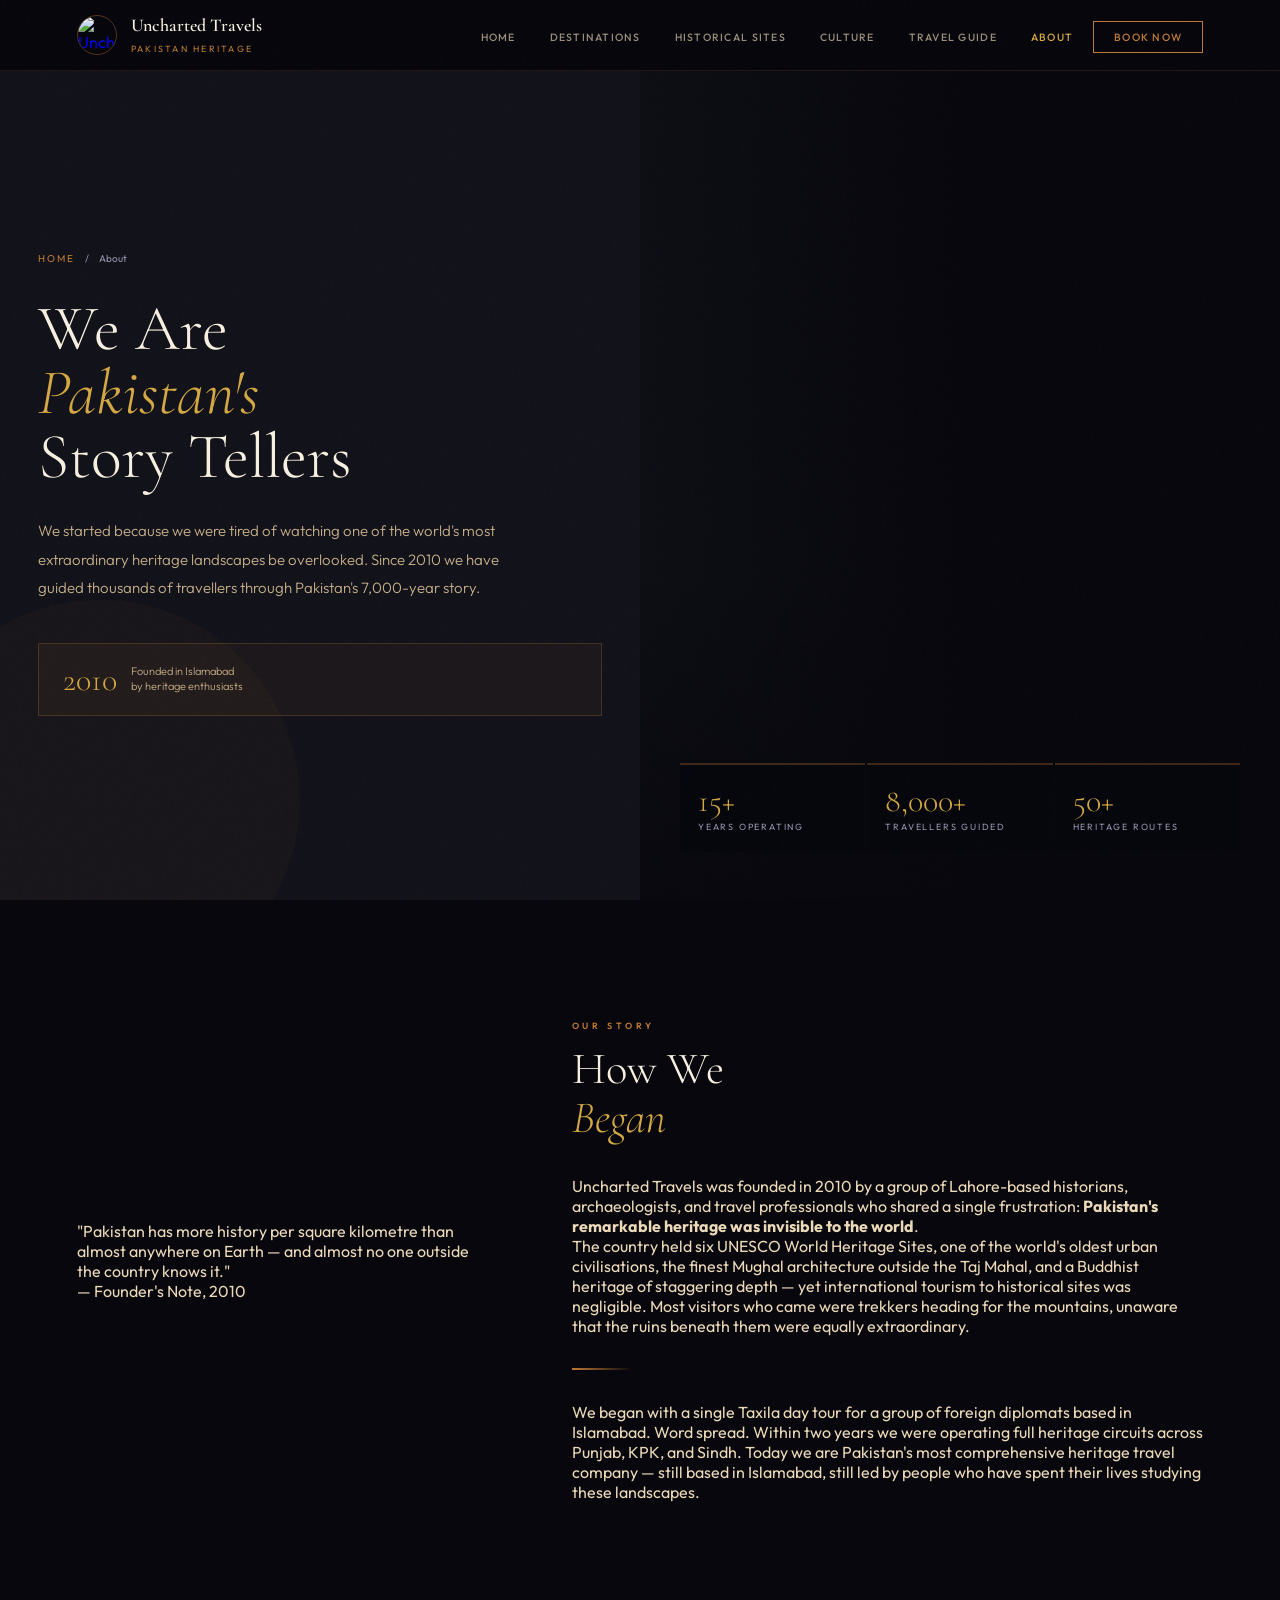
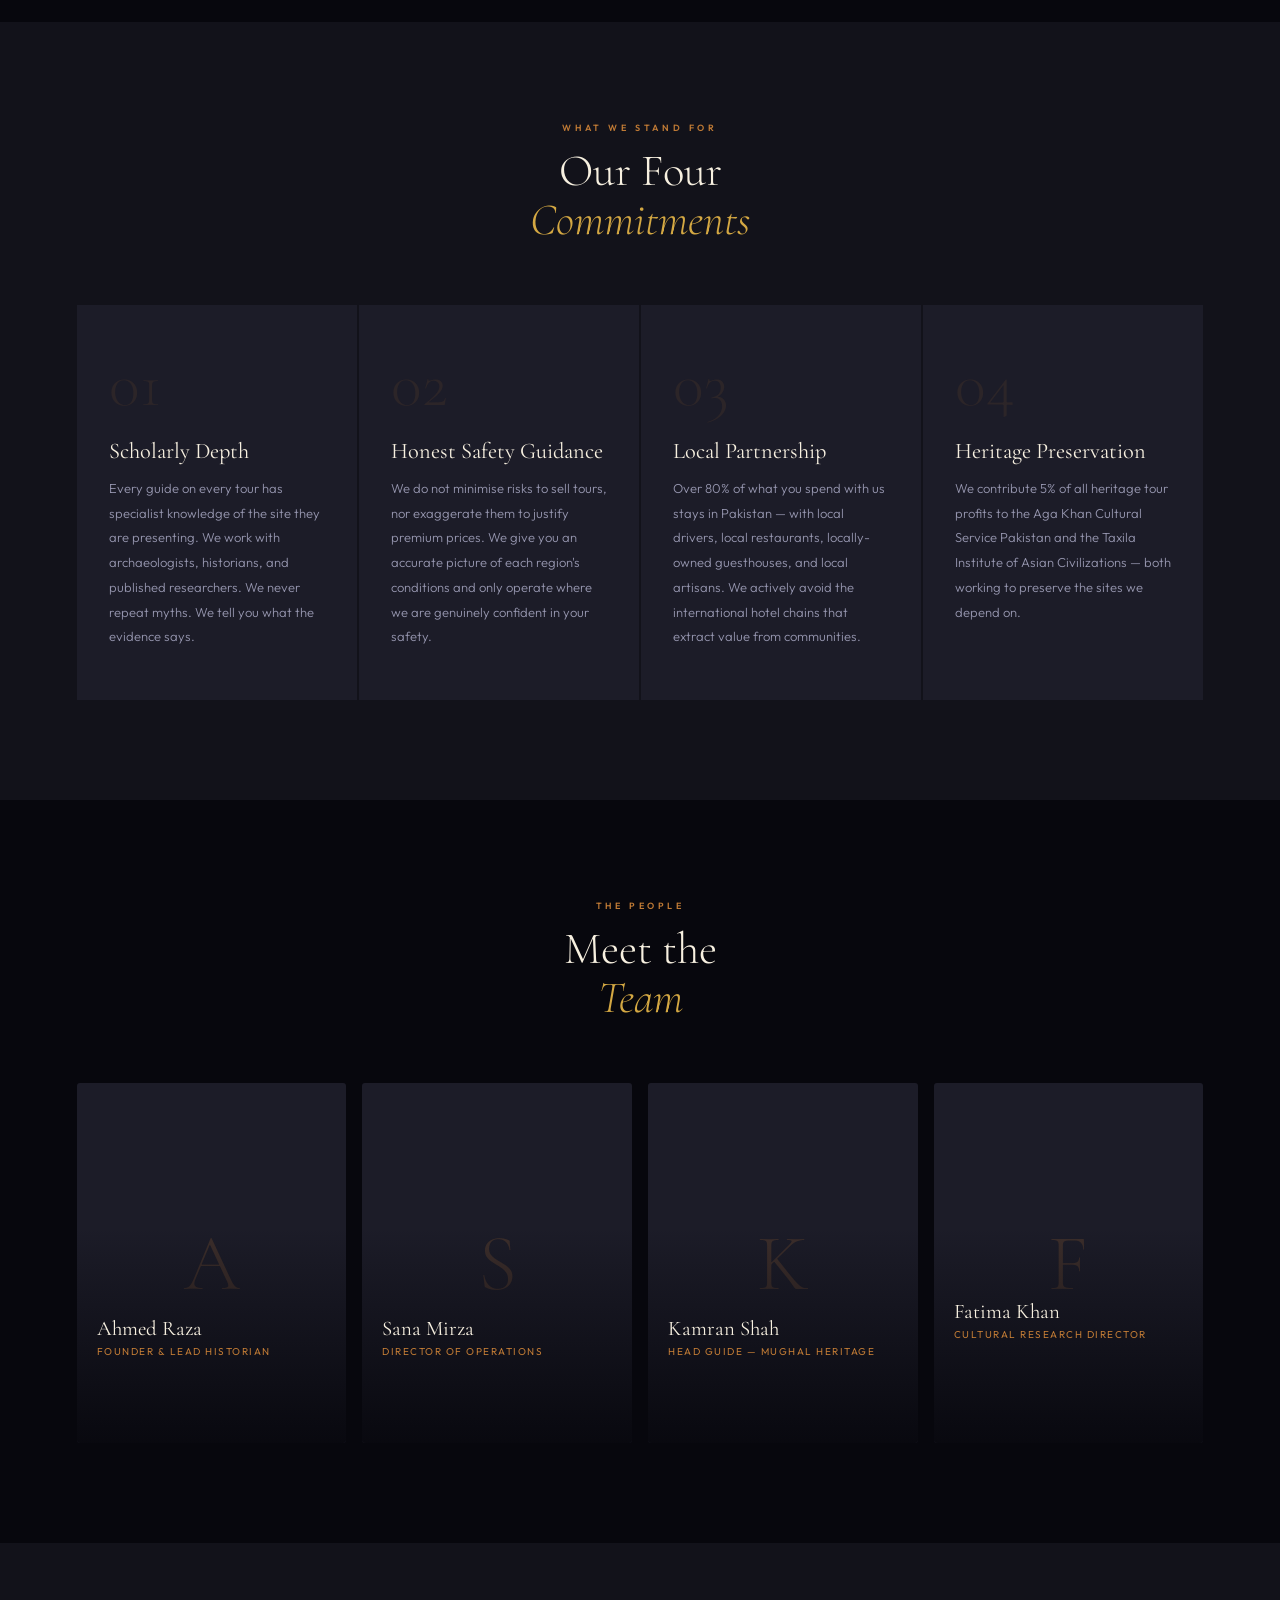
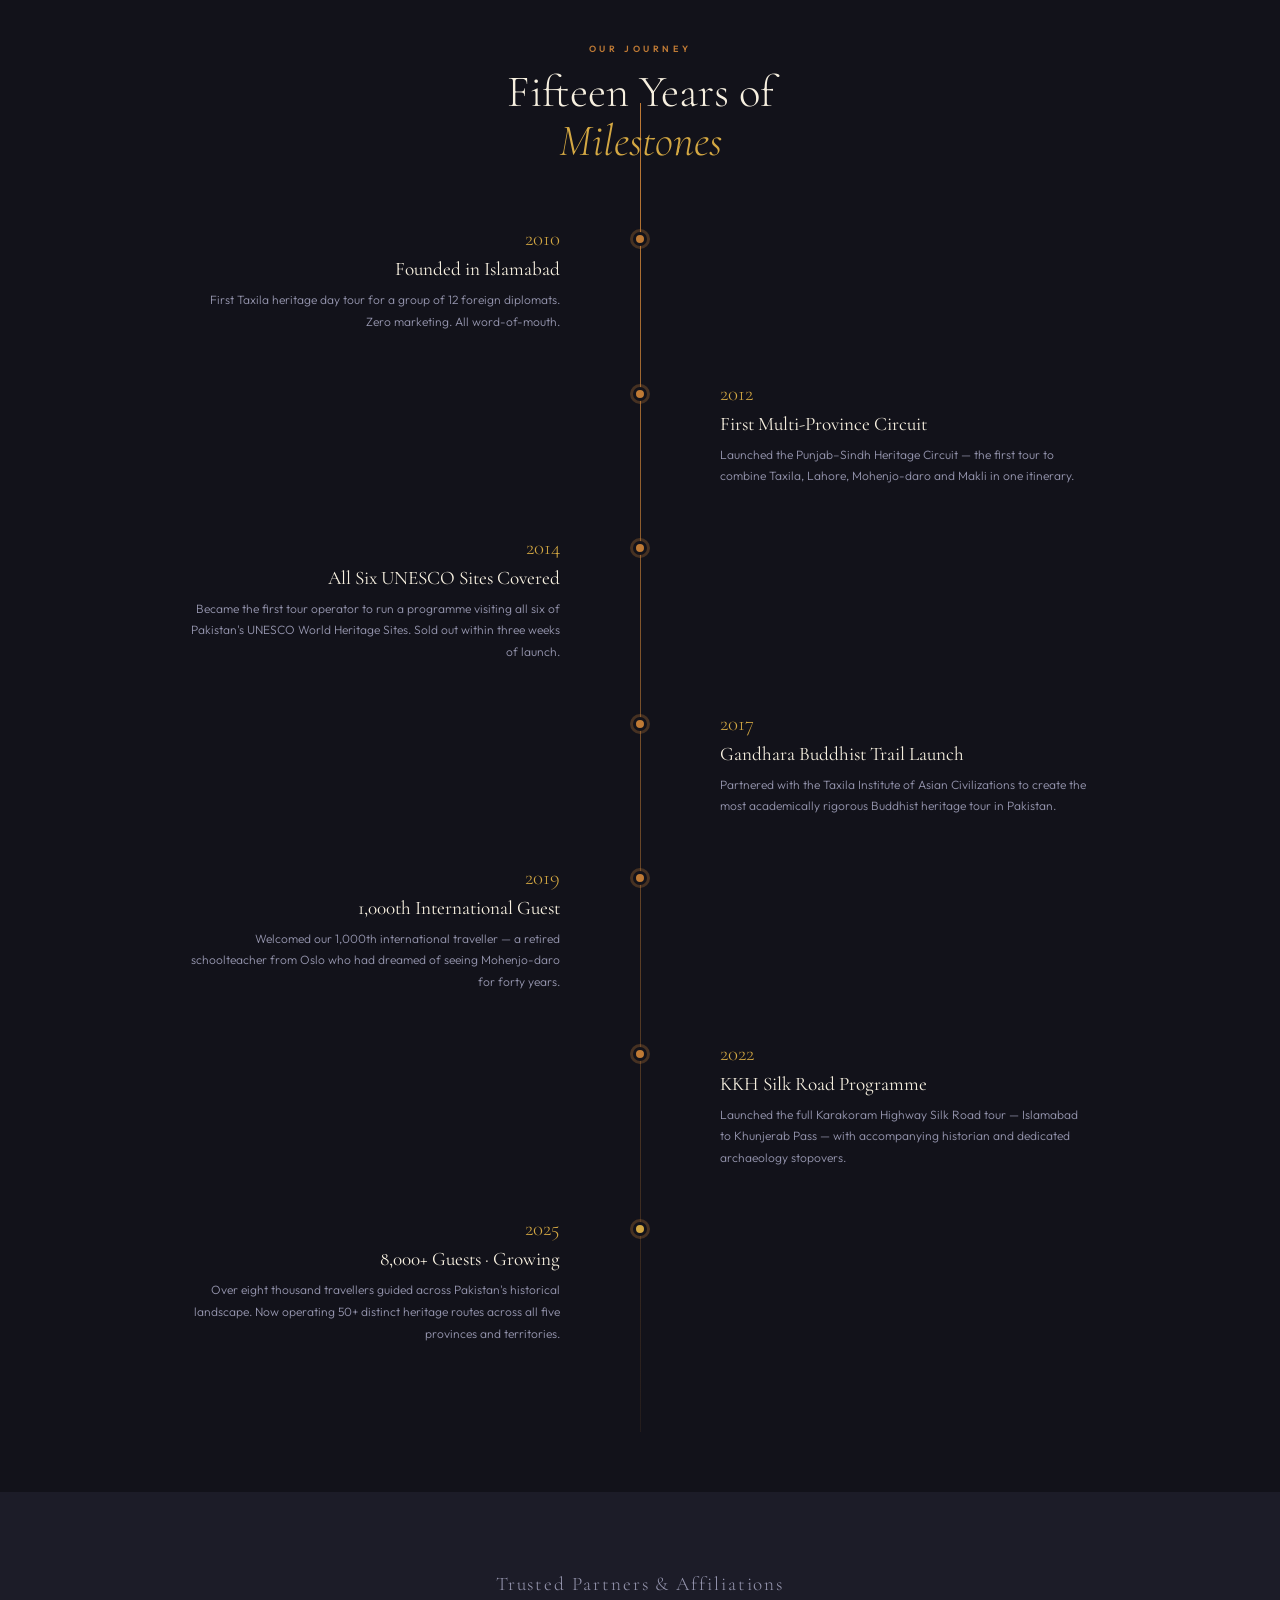
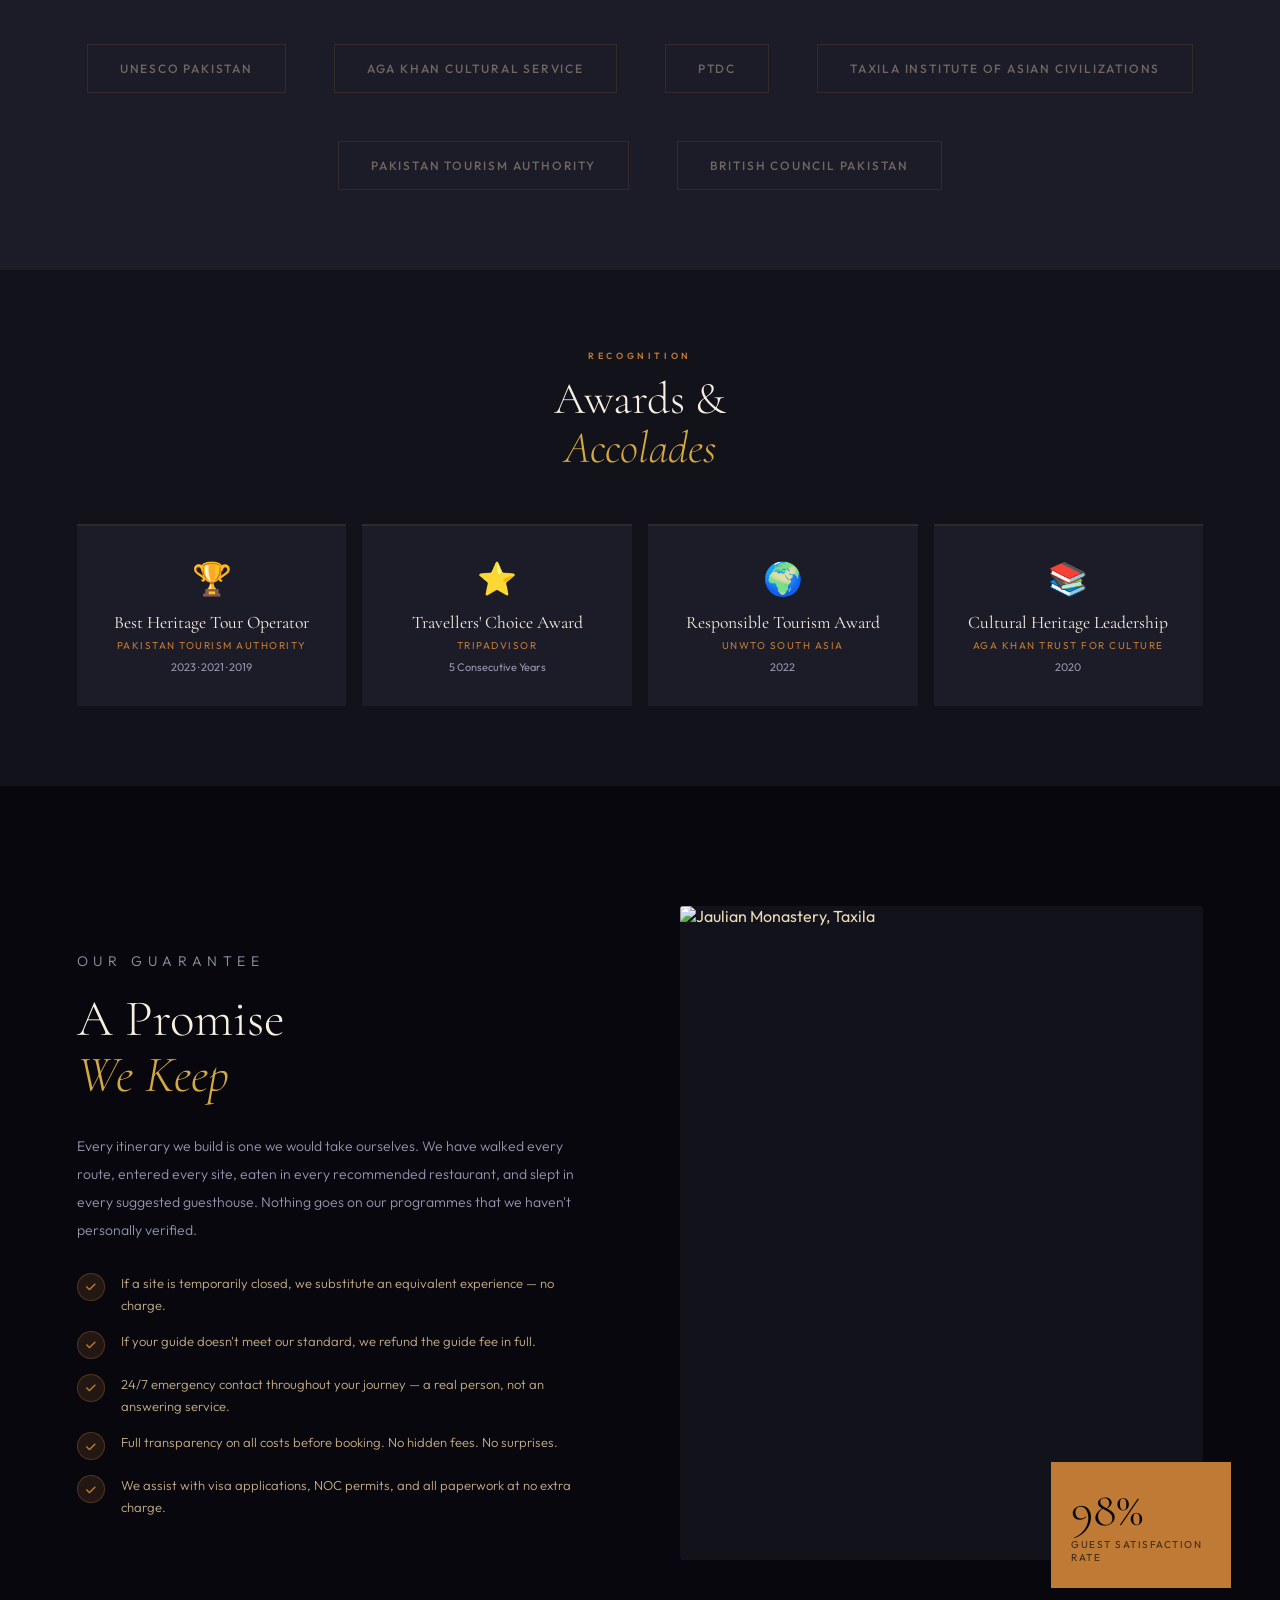
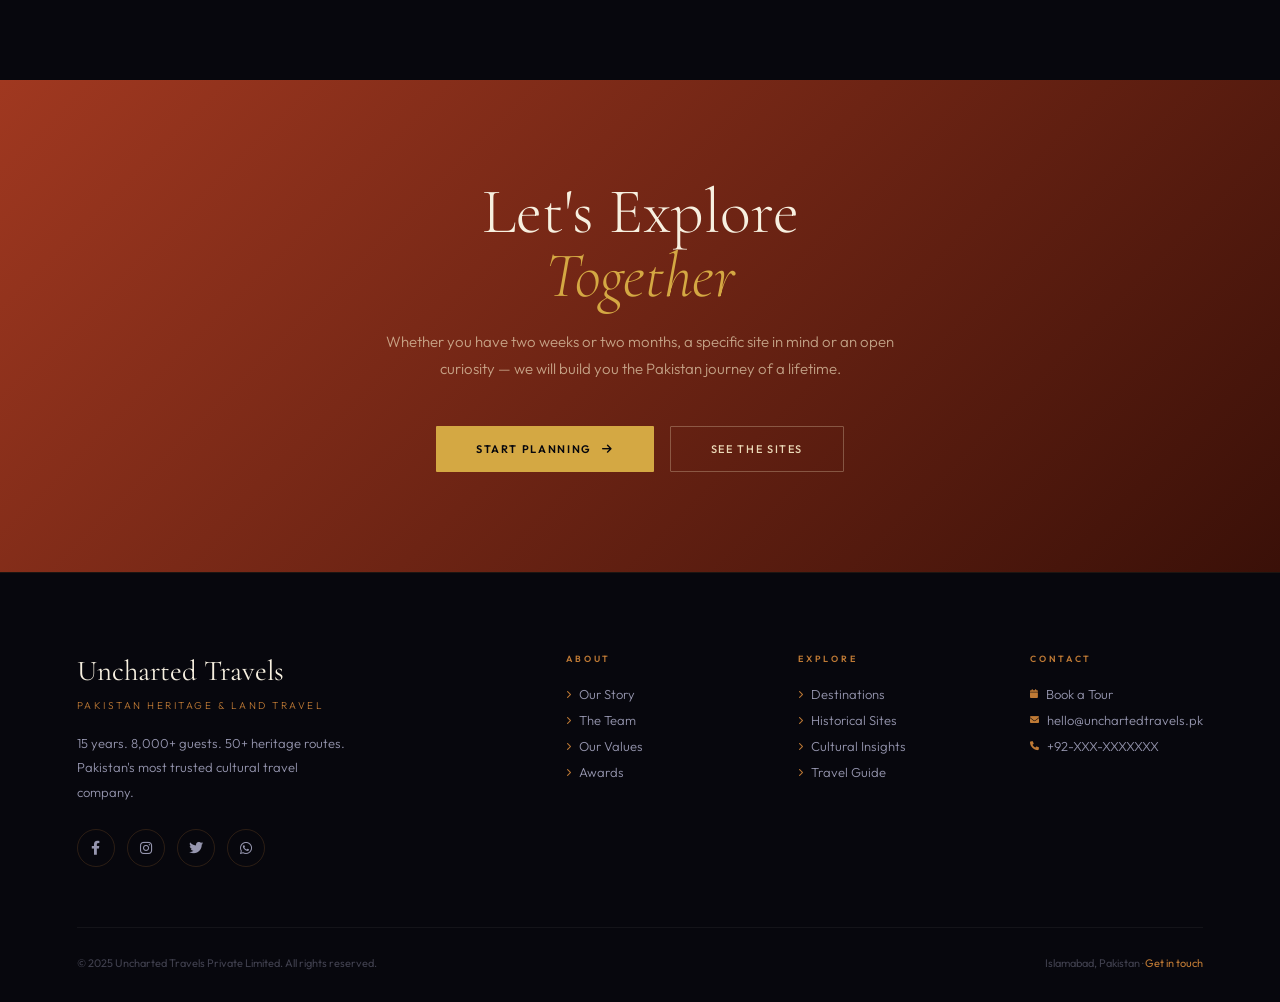
==== commit 59601d3e: "Updated content" ====
--- a/about.html
+++ b/about.html
@@ -15,7 +15,7 @@
     :root {
       --void:#07070D;--stone:#12121A;--deep:#1C1C28;--slate:#252535;
       --copper:#BF7A35;--gold:#D4A843;--rust:#A03820;
-      --parchment:#EBD9B8;--cream:#F7F0E0;--sand:#C8B08A;--mist:#7A7A90;
+      --parchment:#EBD9B8;--cream:#F7F0E0;--sand:#C8B08A;--mist:#9696AF;
       --font-serif:'Cormorant Garamond',Georgia,serif;
       --font-sans:'Outfit',sans-serif;
     }
@@ -60,9 +60,6 @@
 
     /* ORIGIN STORY */
     .origin{padding:120px 6%;background:var(--void);display:grid;grid-template-columns:1fr 1.6fr;gap:100px;align-items:center;}
-    .origin-left{
-      position:relative;
-    }
     .origin-left .big-quote{font-family:var(--font-serif);font-size:clamp(1.6rem,3vw,2.4rem);font-style:italic;font-weight:300;color:var(--parchment);line-height:1.5;border-left:3px solid var(--copper);padding-left:32px;}
     .origin-left .attribution{margin-top:24px;padding-left:32px;font-size:11px;color:var(--copper);letter-spacing:0.2em;text-transform:uppercase;}
     .origin-right p{font-size:14px;line-height:2.1;color:var(--mist);font-weight:300;margin-bottom:20px;}
@@ -112,14 +109,6 @@
     .ml-year{font-family:var(--font-serif);font-size:1.3rem;font-weight:300;color:var(--gold);margin-bottom:6px;}
     .ml-title{font-family:var(--font-serif);font-size:1.2rem;font-weight:400;color:var(--cream);margin-bottom:8px;}
     .ml-desc{font-size:12px;line-height:1.8;color:var(--mist);font-weight:300;}
-    .ml-empty{
-      /* Empty column to create space on the opposite side of the timeline */
-      height:100%;
-      background:transparent;
-      border:0;
-      margin:0;
-    }
-
     /* PARTNERS */
     .partners{padding:80px 6%;background:var(--deep);text-align:center;}
     .partners h3{font-family:var(--font-serif);font-size:1.2rem;font-weight:300;color:var(--mist);letter-spacing:0.1em;margin-bottom:48px;}
@@ -188,19 +177,27 @@
 
     @media(max-width:1000px){.about-hero{grid-template-columns:1fr;min-height:0;}.hero-right{min-height:400px;}.values-grid{grid-template-columns:1fr 1fr;}.team-grid{grid-template-columns:1fr 1fr;}.awards-grid{grid-template-columns:1fr 1fr;}.origin{grid-template-columns:1fr;gap:40px;}.promise{grid-template-columns:1fr;}.footer-top{grid-template-columns:1fr 1fr;}}
     @media(max-width:700px){.nav-links{display:none;}.values-grid{grid-template-columns:1fr;}.team-grid{grid-template-columns:1fr 1fr;}.milestones::before{left:30px;}.milestone{grid-template-columns:30px 1fr;}.milestone:nth-child(odd) .ml-content{text-align:left;padding-right:0;padding-left:24px;grid-column:2;}.milestone:nth-child(even) .ml-content{padding-left:24px;grid-column:2;}.milestone:nth-child(even) .ml-empty{display:none;}.ml-empty{display:none;}.awards-grid{grid-template-columns:1fr 1fr;}.footer-top{grid-template-columns:1fr;}.footer-bottom{flex-direction:column;gap:12px;}.pv-card{display:none;}}
+
+    /* ── A11Y: skip link & focus ── */
+    .skip-link{position:absolute;top:-100px;left:12px;z-index:9999;padding:10px 20px;
+      background:var(--copper,#BF7A35);color:var(--void,#07070D);font-size:14px;
+      font-weight:600;border-radius:2px;text-decoration:none;transition:top .2s;}
+    .skip-link:focus{top:12px;}
+    *:focus-visible{outline:2px solid var(--copper,#BF7A35);outline-offset:3px;border-radius:2px;}
   </style>
 </head>
 <body>
-
-  <nav>
+  <a class="skip-link" href="#main-content">Skip to main content</a>
+
+  <nav aria-label="Main navigation">
     <a href="index.html" class="nav-brand">
-      <img src="htmlpictures/Logo1.png" alt="Uncharted Travels">
+      <img src="htmlpictures/Logo1.png" alt="Uncharted Travels logo">
       <div class="nav-brand-text">
         <span class="name">Uncharted Travels</span>
         <span class="sub">Pakistan Heritage</span>
       </div>
     </a>
-    <ul class="nav-links">
+    <ul class="nav-links" id="navLinks">
       <li><a href="index.html">Home</a></li>
       <li><a href="destinations.html">Destinations</a></li>
       <li><a href="historical-sites.html">Historical Sites</a></li>
@@ -209,7 +206,7 @@
       <li><a href="about.html" class="active">About</a></li>
       <li><a href="contact.html" class="btn-nav">Book Now</a></li>
     </ul>
-    <button id="hamburger" aria-label="Toggle navigation" aria-expanded="false"><i class="fas fa-bars"></i></button>
+    <button id="hamburger" aria-label="Open navigation menu" aria-controls="navLinks" aria-expanded="false"><i class="fas fa-bars" aria-hidden="true"></i></button>
   </nav>
 
   <!-- HERO -->
@@ -247,6 +244,7 @@
   </div>
 
   <!-- ORIGIN STORY -->
+  <main id="main-content">
   <section class="origin">
     <div class="reveal">
       <div class="big-quote">"Pakistan has more history per square kilometre than almost anywhere on Earth — and almost no one outside the country knows it."</div>
@@ -469,11 +467,11 @@
       <h2>A Promise<br><em>We Keep</em></h2>
       <p>Every itinerary we build is one we would take ourselves. We have walked every route, entered every site, eaten in every recommended restaurant, and slept in every suggested guesthouse. Nothing goes on our programmes that we haven't personally verified.</p>
       <ul class="promise-list">
-        <li><span class="pi"><i class="fas fa-check"></i></span>If a site is temporarily closed, we substitute an equivalent experience — no charge.</li>
-        <li><span class="pi"><i class="fas fa-check"></i></span>If your guide doesn't meet our standard, we refund the guide fee in full.</li>
-        <li><span class="pi"><i class="fas fa-check"></i></span>24/7 emergency contact throughout your journey — a real person, not an answering service.</li>
-        <li><span class="pi"><i class="fas fa-check"></i></span>Full transparency on all costs before booking. No hidden fees. No surprises.</li>
-        <li><span class="pi"><i class="fas fa-check"></i></span>We assist with visa applications, NOC permits, and all paperwork at no extra charge.</li>
+        <li><span class="pi"><i class="fas fa-check" aria-hidden="true"></i></span>If a site is temporarily closed, we substitute an equivalent experience — no charge.</li>
+        <li><span class="pi"><i class="fas fa-check" aria-hidden="true"></i></span>If your guide doesn't meet our standard, we refund the guide fee in full.</li>
+        <li><span class="pi"><i class="fas fa-check" aria-hidden="true"></i></span>24/7 emergency contact throughout your journey — a real person, not an answering service.</li>
+        <li><span class="pi"><i class="fas fa-check" aria-hidden="true"></i></span>Full transparency on all costs before booking. No hidden fees. No surprises.</li>
+        <li><span class="pi"><i class="fas fa-check" aria-hidden="true"></i></span>We assist with visa applications, NOC permits, and all paperwork at no extra charge.</li>
       </ul>
     </div>
     <div class="promise-visual reveal">
@@ -492,11 +490,12 @@
     <h2>Let's Explore<br><em>Together</em></h2>
     <p>Whether you have two weeks or two months, a specific site in mind or an open curiosity — we will build you the Pakistan journey of a lifetime.</p>
     <div class="cta-actions">
-      <a href="contact.html" class="btn-primary">Start Planning <i class="fas fa-arrow-right"></i></a>
+      <a href="contact.html" class="btn-primary">Start Planning <i class="fas fa-arrow-right" aria-hidden="true"></i></a>
       <a href="historical-sites.html" class="btn-ghost">See the Sites</a>
     </div>
   </section>
 
+  </main><!-- /main -->
   <footer>
     <div class="footer-top">
       <div class="footer-brand-col">
@@ -504,36 +503,36 @@
         <p class="tagline">Pakistan Heritage & Land Travel</p>
         <p>15 years. 8,000+ guests. 50+ heritage routes. Pakistan's most trusted cultural travel company.</p>
         <div class="footer-socials">
-          <a href="#" aria-label="Facebook"><i class="fab fa-facebook-f"></i></a>
-          <a href="#" aria-label="Instagram"><i class="fab fa-instagram"></i></a>
-          <a href="#" aria-label="Twitter"><i class="fab fa-twitter"></i></a>
-          <a href="#" aria-label="WhatsApp"><i class="fab fa-whatsapp"></i></a>
+          <a href="#" aria-label="Facebook"><i class="fab fa-facebook-f" aria-hidden="true"></i></a>
+          <a href="#" aria-label="Instagram"><i class="fab fa-instagram" aria-hidden="true"></i></a>
+          <a href="#" aria-label="Twitter"><i class="fab fa-twitter" aria-hidden="true"></i></a>
+          <a href="#" aria-label="WhatsApp"><i class="fab fa-whatsapp" aria-hidden="true"></i></a>
         </div>
       </div>
       <div class="footer-col">
         <h4>About</h4>
         <ul>
-          <li><a href="#"><i class="fas fa-chevron-right icon-xs"></i>Our Story</a></li>
-          <li><a href="#"><i class="fas fa-chevron-right icon-xs"></i>The Team</a></li>
-          <li><a href="#"><i class="fas fa-chevron-right icon-xs"></i>Our Values</a></li>
-          <li><a href="#"><i class="fas fa-chevron-right icon-xs"></i>Awards</a></li>
+          <li><a href="#"><i class="fas fa-chevron-right icon-xs" aria-hidden="true"></i>Our Story</a></li>
+          <li><a href="#"><i class="fas fa-chevron-right icon-xs" aria-hidden="true"></i>The Team</a></li>
+          <li><a href="#"><i class="fas fa-chevron-right icon-xs" aria-hidden="true"></i>Our Values</a></li>
+          <li><a href="#"><i class="fas fa-chevron-right icon-xs" aria-hidden="true"></i>Awards</a></li>
         </ul>
       </div>
       <div class="footer-col">
         <h4>Explore</h4>
         <ul>
-          <li><a href="destinations.html"><i class="fas fa-chevron-right icon-xs"></i>Destinations</a></li>
-          <li><a href="historical-sites.html"><i class="fas fa-chevron-right icon-xs"></i>Historical Sites</a></li>
-          <li><a href="cultural-insights.html"><i class="fas fa-chevron-right icon-xs"></i>Cultural Insights</a></li>
-          <li><a href="travel-guide.html"><i class="fas fa-chevron-right icon-xs"></i>Travel Guide</a></li>
+          <li><a href="destinations.html"><i class="fas fa-chevron-right icon-xs" aria-hidden="true"></i>Destinations</a></li>
+          <li><a href="historical-sites.html"><i class="fas fa-chevron-right icon-xs" aria-hidden="true"></i>Historical Sites</a></li>
+          <li><a href="cultural-insights.html"><i class="fas fa-chevron-right icon-xs" aria-hidden="true"></i>Cultural Insights</a></li>
+          <li><a href="travel-guide.html"><i class="fas fa-chevron-right icon-xs" aria-hidden="true"></i>Travel Guide</a></li>
         </ul>
       </div>
       <div class="footer-col">
         <h4>Contact</h4>
         <ul>
-          <li><a href="contact.html"><i class="fas fa-calendar icon-sm"></i>Book a Tour</a></li>
-          <li><a href="mailto:hello@unchartedtravels.pk"><i class="fas fa-envelope icon-sm"></i>hello@unchartedtravels.pk</a></li>
-          <li><a href="tel:+92000000000"><i class="fas fa-phone icon-sm"></i>+92-XXX-XXXXXXX</a></li>
+          <li><a href="contact.html"><i class="fas fa-calendar icon-sm" aria-hidden="true"></i>Book a Tour</a></li>
+          <li><a href="mailto:hello@unchartedtravels.pk"><i class="fas fa-envelope icon-sm" aria-hidden="true"></i>hello@unchartedtravels.pk</a></li>
+          <li><a href="tel:+92000000000"><i class="fas fa-phone icon-sm" aria-hidden="true"></i>+92-XXX-XXXXXXX</a></li>
         </ul>
       </div>
     </div>
@@ -552,7 +551,7 @@
   </script>
 </body>
 </html>
-  <button id="scrollTop" aria-label="Back to top"><i class="fas fa-arrow-up"></i></button>
+  <button id="scrollTop" aria-label="Back to top"><i class="fas fa-arrow-up" aria-hidden="true"></i></button>
   <script src="js/main.js"></script>
 </body>
 </html>
--- a/css/shared.css
+++ b/css/shared.css
@@ -146,7 +146,7 @@
 .intro-copy {
   font-size: 14px;
   line-height: 2.0;
-  color: var(--mist);
+  color: var(--mist, #9696AF);
   font-weight: 300;
   max-width: 740px;
   margin-bottom: 40px;
@@ -154,7 +154,7 @@
 .why-body {
   font-size: 14px;
   line-height: 1.9;
-  color: var(--mist);
+  color: var(--mist, #9696AF);
   font-weight: 300;
   margin-top: 20px;
 }
@@ -203,7 +203,7 @@
 .promise-sub {
   font-size: 14px;
   font-weight: 300;
-  color: var(--mist);
+  color: var(--mist, #9696AF);
   margin-top: 16px;
 }
 
@@ -249,6 +249,6 @@
 }
 .faq-intro {
   font-size: 13px; line-height: 1.9;
-  color: var(--mist); font-weight: 300; margin-top: 20px;
-}
-.emergency-sub { margin-top: 8px; font-size: 12px; opacity: 0.7; }
+  color: var(--mist, #9696AF); font-weight: 300; margin-top: 20px;
+}
+.emergency-sub { margin-top: 8px; font-size: 12px; color: rgba(247,240,224,0.85); }
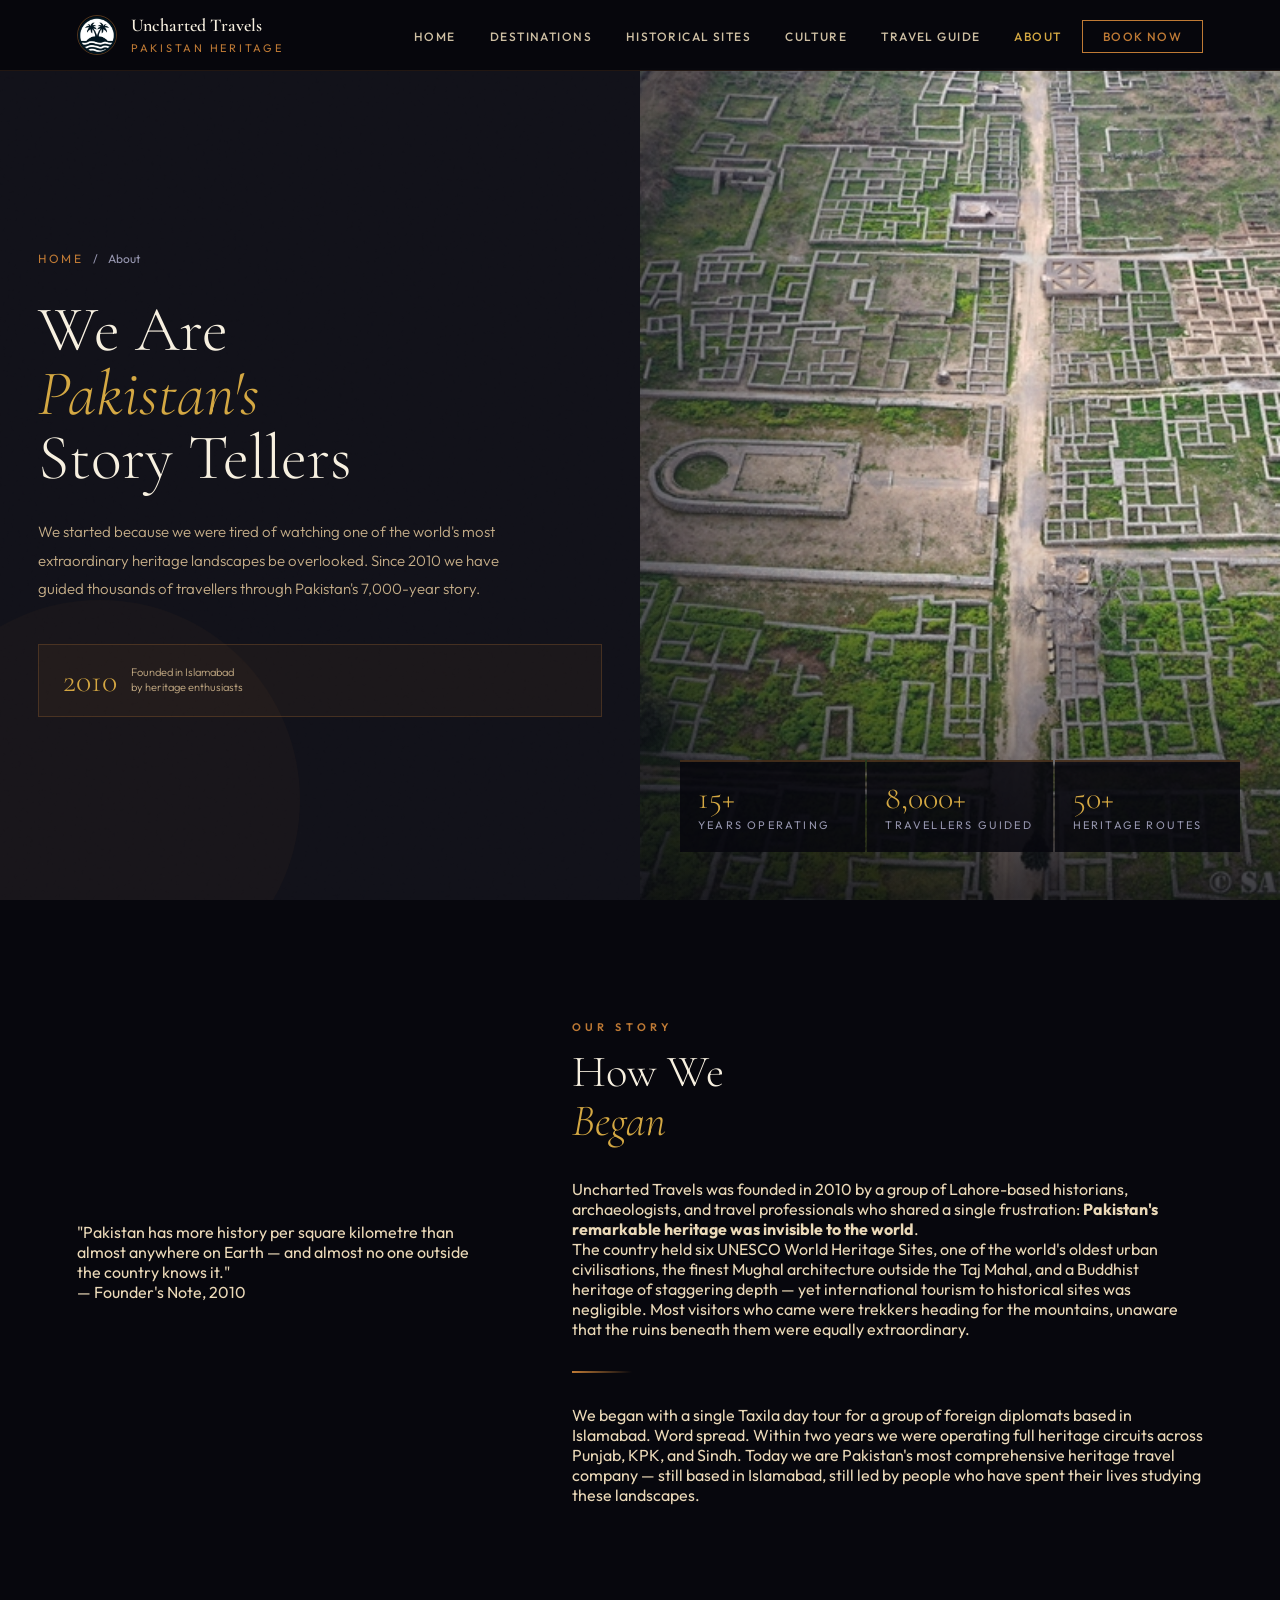
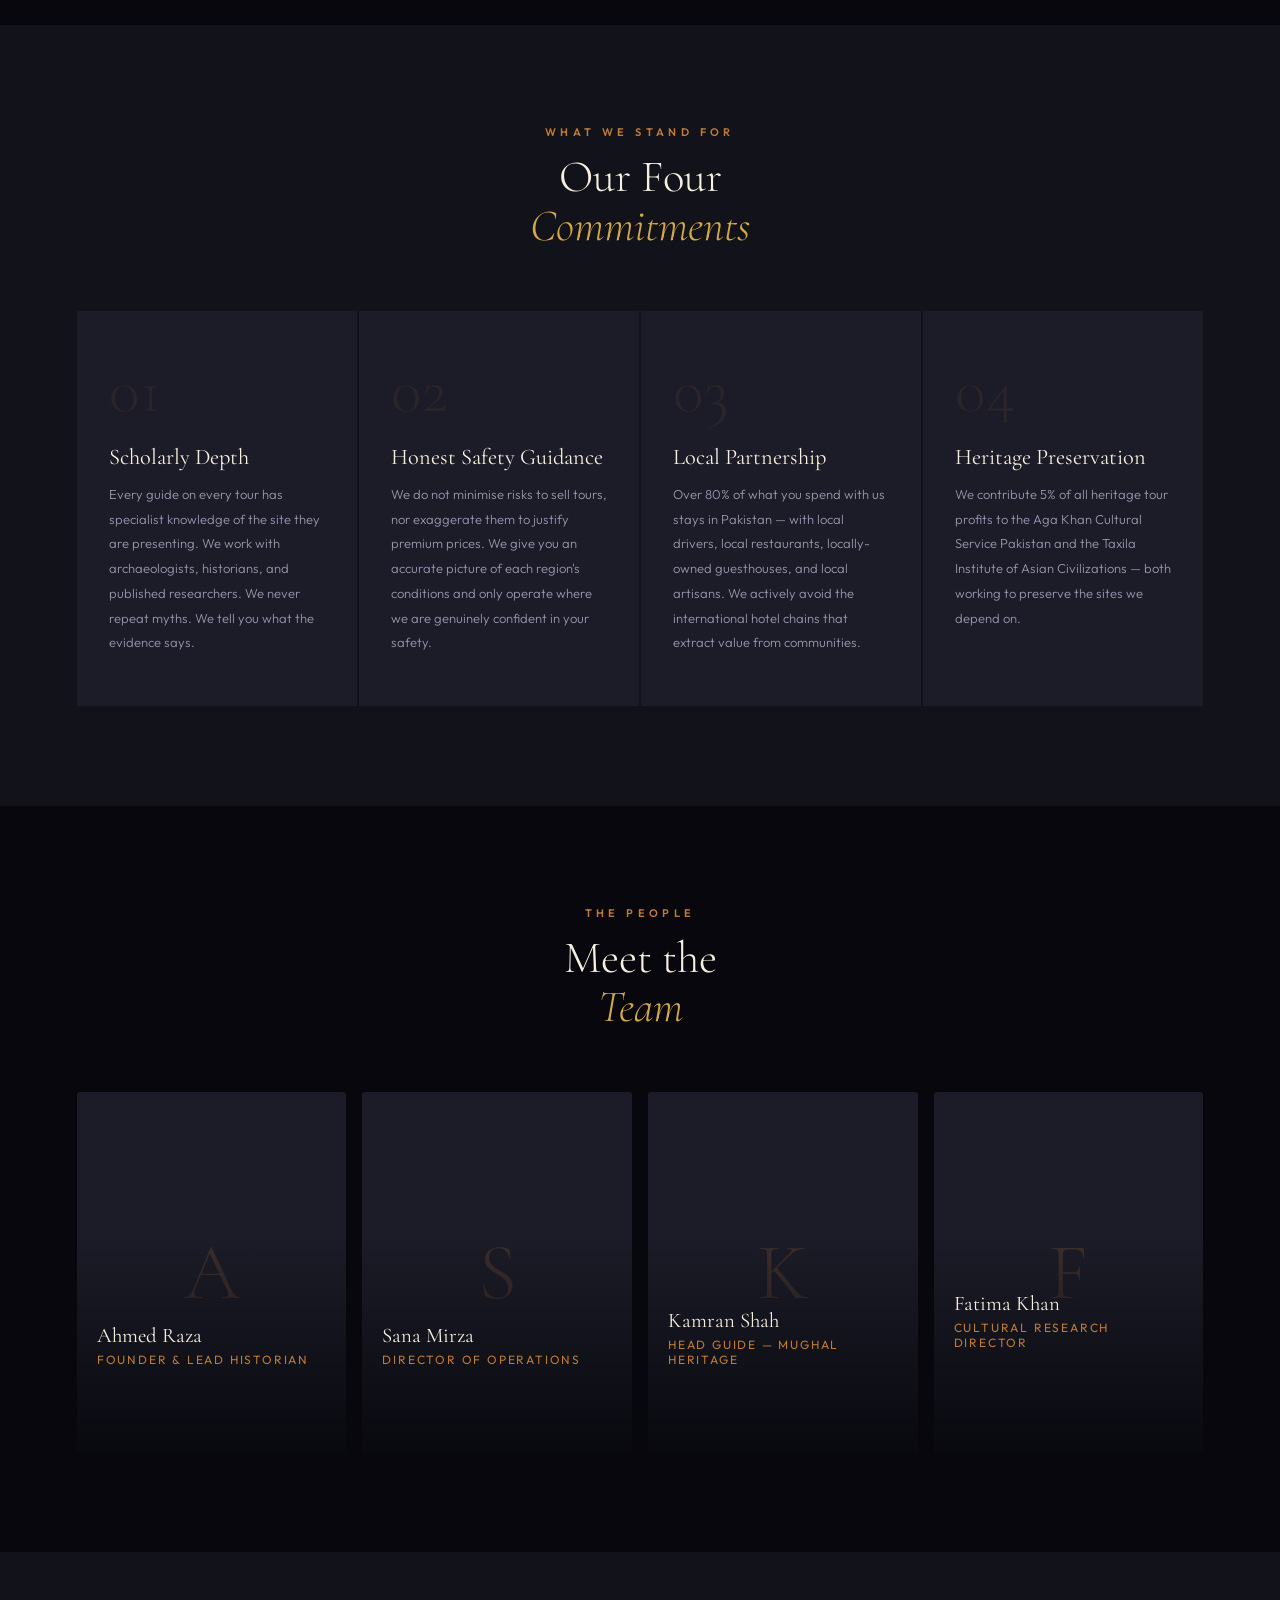
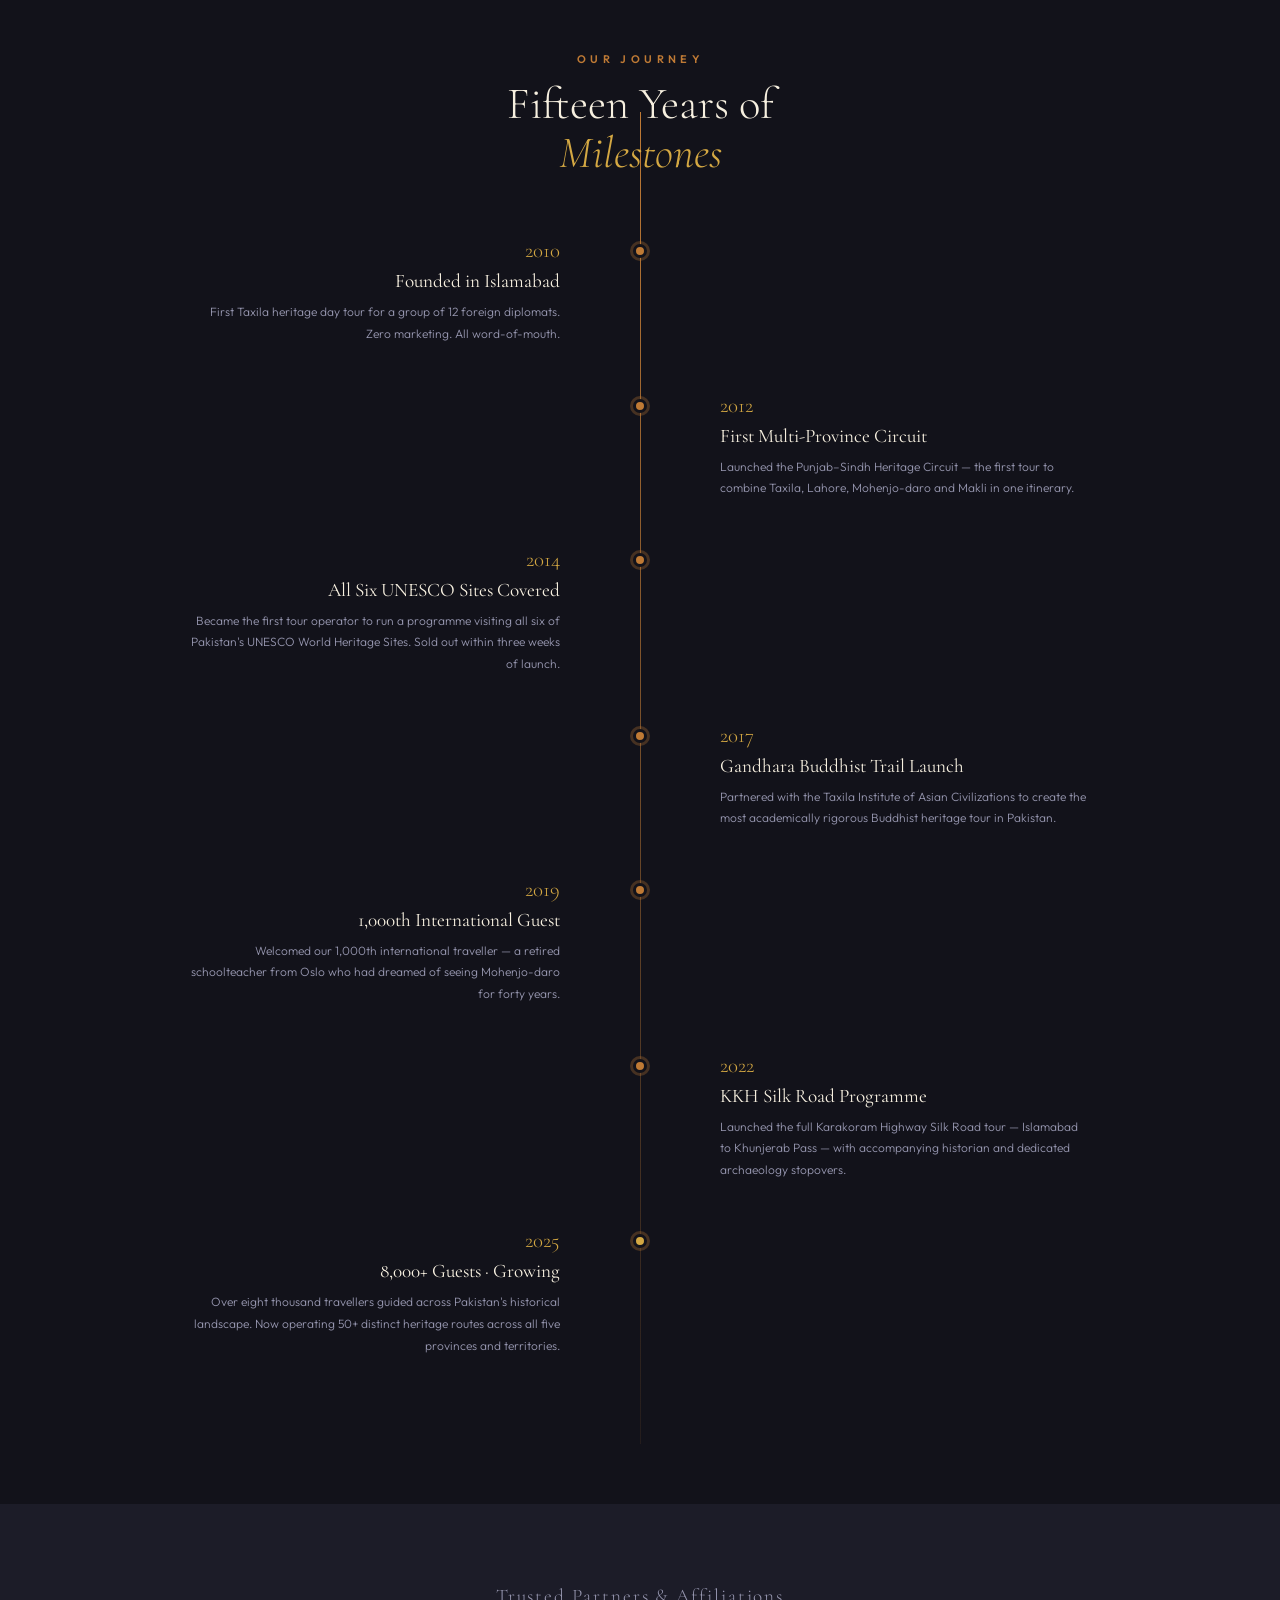
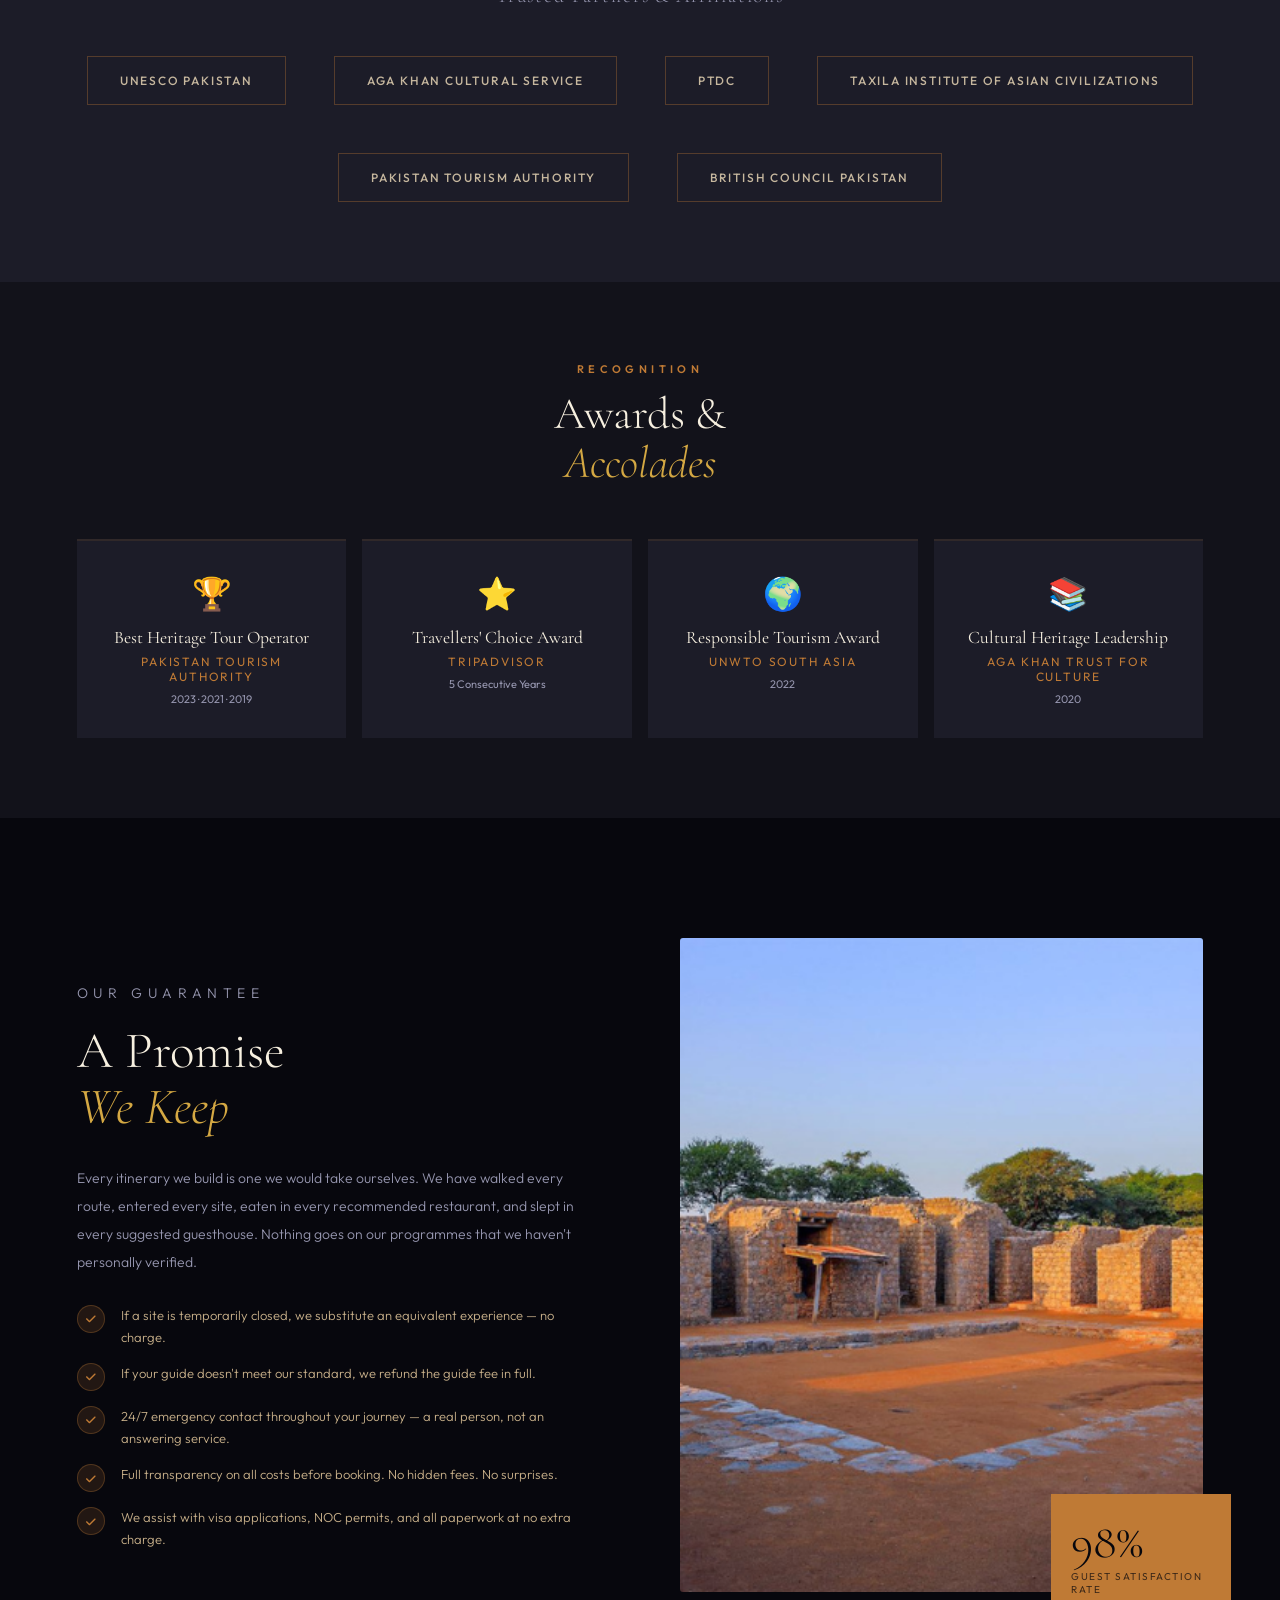
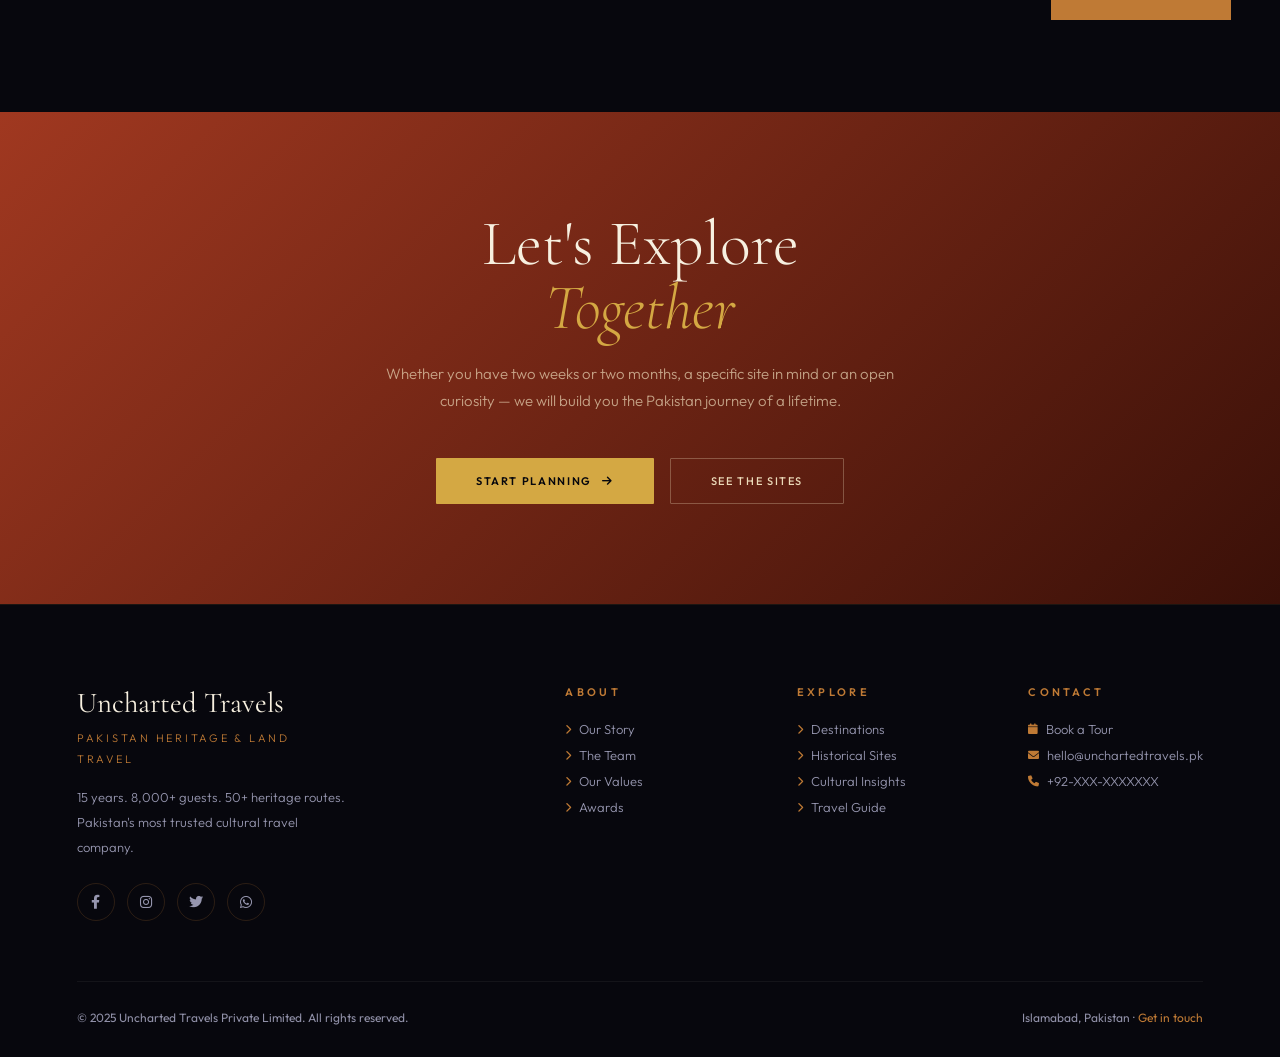
==== commit 08ee3b32: "Initial local commit" ====
--- a/about.html
+++ b/about.html
@@ -22,16 +22,16 @@
     *,*::before,*::after{margin:0;padding:0;box-sizing:border-box;}
     html{scroll-behavior:smooth;}
     body{font-family:var(--font-sans);background:var(--void);color:var(--parchment);overflow-x:hidden;}
-    body::before{content:'';position:fixed;inset:0;background-image:url("data:image/svg+xml,%3Csvg viewBox='0 0 256 256' xmlns='http://www.w3.org/2000/svg'%3E%3Cfilter id='noise'%3E%3CfeTurbulence type='fractalNoise' baseFrequency='0.9' numOctaves='4' stitchTiles='stitch'/%3E%3C/filter%3E%3Crect width='100%25' height='100%25' filter='url(%23noise)' opacity='0.04'/%3E%3C/svg%3E");pointer-events:none;z-index:9999;opacity:0.35;}
+    body::before{content:'';position:fixed;inset:0;background-image:url("data:image/svg+xml,%3Csvg viewBox='0 0 256 256' xmlns='http://www.w3.org/2000/svg'%3E%3Cfilter id='noise'%3E%3CfeTurbulence type='fractalNoise' baseFrequency='0.9' numOctaves='4' stitchTiles='stitch'/%3E%3C/filter%3E%3Crect width='100%25' height='100%25' filter='url(%23noise)' opacity='0.04'/%3E%3C/svg%3E");pointer-events:none;z-index:200;opacity:0.2;}
 
     /* NAV */
     nav{position:fixed;top:0;left:0;right:0;z-index:500;display:flex;align-items:center;justify-content:space-between;padding:14px 6%;background:rgba(7,7,13,0.97);border-bottom:1px solid rgba(191,122,53,0.15);-webkit-backdrop-filter:blur(12px);backdrop-filter:blur(12px);}
     .nav-brand{display:flex;align-items:center;gap:14px;text-decoration:none;}
     .nav-brand img{width:40px;height:40px;border-radius:50%;object-fit:cover;border:1px solid rgba(191,122,53,0.4);}
     .nav-brand-text .name{color:var(--cream);font-family:var(--font-serif);font-size:18px;font-weight:600;display:block;}
-    .nav-brand-text .sub{color:var(--copper);font-size:9px;letter-spacing:0.25em;text-transform:uppercase;}
+    .nav-brand-text .sub{color:var(--copper);font-size:11px;letter-spacing:0.25em;text-transform:uppercase;}
     .nav-links{display:flex;list-style:none;gap:6px;align-items:center;}
-    .nav-links li a{color:rgba(235,217,184,0.65);text-decoration:none;font-size:10.5px;font-weight:500;letter-spacing:0.12em;text-transform:uppercase;padding:8px 14px;transition:all 0.3s;}
+    .nav-links li a{color:rgba(235,217,184,0.88);text-decoration:none;font-size:12px;font-weight:500;letter-spacing:0.12em;text-transform:uppercase;padding:8px 14px;transition:all 0.3s;}
     .nav-links li a:hover,.nav-links li a.active{color:var(--gold);}
     .nav-links li a.btn-nav{border:1px solid var(--copper);color:var(--copper);padding:8px 20px;}
     .nav-links li a.btn-nav:hover{background:var(--copper);color:var(--void);}
@@ -44,8 +44,8 @@
     .hero-right-bg{position:absolute;inset:0;background-image:linear-gradient(to right,rgba(18,18,26,0.6) 0%,transparent 50%),url('htmlpictures/Taxila-Sirkap-Gandhara-2.jpg');background-size:cover;background-position:center;}
     .hero-right-overlay{position:absolute;inset:0;background:linear-gradient(to bottom,transparent 60%,rgba(7,7,13,0.8));}
     .breadcrumb{display:flex;align-items:center;gap:10px;margin-bottom:32px;}
-    .breadcrumb a{color:var(--copper);text-decoration:none;font-size:10px;letter-spacing:0.2em;text-transform:uppercase;}
-    .breadcrumb span{color:var(--mist);font-size:10px;}
+    .breadcrumb a{color:var(--copper);text-decoration:none;font-size:12px;letter-spacing:0.2em;text-transform:uppercase;}
+    .breadcrumb span{color:var(--mist);font-size:12px;}
     .about-hero h1{font-family:var(--font-serif);font-size:clamp(3rem,5vw,5.5rem);font-weight:300;line-height:1;color:var(--cream);margin-bottom:28px;}
     .about-hero h1 em{font-style:italic;color:var(--gold);}
     .about-hero p{font-size:15px;font-weight:300;color:var(--sand);line-height:1.9;max-width:480px;margin-bottom:40px;}
@@ -56,7 +56,7 @@
     .hero-stats-overlay{position:absolute;bottom:48px;left:40px;right:40px;z-index:3;display:grid;grid-template-columns:repeat(3,1fr);gap:2px;}
     .hso-item{background:rgba(7,7,13,0.85);padding:20px 18px;border-top:2px solid rgba(191,122,53,0.3);}
     .hso-num{font-family:var(--font-serif);font-size:2rem;font-weight:300;color:var(--gold);line-height:1;}
-    .hso-label{font-size:9px;letter-spacing:0.2em;text-transform:uppercase;color:var(--mist);margin-top:4px;}
+    .hso-label{font-size:11px;letter-spacing:0.2em;text-transform:uppercase;color:var(--mist);margin-top:4px;}
 
     /* ORIGIN STORY */
     .origin{padding:120px 6%;background:var(--void);display:grid;grid-template-columns:1fr 1.6fr;gap:100px;align-items:center;}
@@ -64,7 +64,7 @@
     .origin-left .attribution{margin-top:24px;padding-left:32px;font-size:11px;color:var(--copper);letter-spacing:0.2em;text-transform:uppercase;}
     .origin-right p{font-size:14px;line-height:2.1;color:var(--mist);font-weight:300;margin-bottom:20px;}
     .origin-right p strong{color:var(--parchment);font-weight:500;}
-    .section-label{font-size:9px;font-weight:600;letter-spacing:0.4em;text-transform:uppercase;color:var(--copper);margin-bottom:14px;}
+    .section-label{font-size:11px;font-weight:600;letter-spacing:0.4em;text-transform:uppercase;color:var(--copper);margin-bottom:14px;}
     .section-title{font-family:var(--font-serif);font-size:clamp(2rem,3.5vw,3rem);font-weight:300;line-height:1.1;color:var(--cream);margin-bottom:32px;}
     .section-title em{font-style:italic;color:var(--gold);}
     .divider{width:60px;height:2px;background:linear-gradient(90deg,var(--copper),transparent);margin:32px 0;}
@@ -89,7 +89,7 @@
     .team-photo::after{content:'';position:absolute;inset:0;background:linear-gradient(to top,rgba(7,7,13,0.92) 0%,transparent 60%);z-index:1;}
     .team-info{position:absolute;bottom:0;left:0;right:0;z-index:2;padding:24px 20px;}
     .team-name{font-family:var(--font-serif);font-size:1.3rem;font-weight:400;color:var(--cream);margin-bottom:4px;}
-    .team-role{font-size:10px;letter-spacing:0.15em;text-transform:uppercase;color:var(--copper);margin-bottom:8px;}
+    .team-role{font-size:12px;letter-spacing:0.15em;text-transform:uppercase;color:var(--copper);margin-bottom:8px;}
     .team-bio{font-size:11px;color:var(--mist);font-weight:300;line-height:1.6;opacity:0;transform:translateY(8px);transition:all 0.4s;}
     .team-card:hover .team-bio{opacity:1;transform:translateY(0);}
 
@@ -113,7 +113,7 @@
     .partners{padding:80px 6%;background:var(--deep);text-align:center;}
     .partners h3{font-family:var(--font-serif);font-size:1.2rem;font-weight:300;color:var(--mist);letter-spacing:0.1em;margin-bottom:48px;}
     .partners-row{display:flex;justify-content:center;align-items:center;gap:48px;flex-wrap:wrap;}
-    .partner-badge{padding:16px 32px;border:1px solid rgba(191,122,53,0.15);color:rgba(235,217,184,0.4);font-size:12px;font-weight:500;letter-spacing:0.15em;text-transform:uppercase;transition:all 0.3s;}
+    .partner-badge{padding:16px 32px;border:1px solid rgba(191,122,53,0.35);color:rgba(235,217,184,0.82);font-size:12px;font-weight:500;letter-spacing:0.15em;text-transform:uppercase;transition:all 0.3s;}
     .partner-badge:hover{border-color:rgba(191,122,53,0.4);color:var(--sand);}
 
     /* AWARDS */
@@ -123,7 +123,7 @@
     .award-item:hover{border-top-color:var(--gold);}
     .award-icon{font-size:2rem;margin-bottom:14px;display:block;}
     .award-title{font-family:var(--font-serif);font-size:1.1rem;font-weight:400;color:var(--cream);margin-bottom:6px;}
-    .award-org{font-size:10px;letter-spacing:0.15em;text-transform:uppercase;color:var(--copper);margin-bottom:8px;}
+    .award-org{font-size:12px;letter-spacing:0.15em;text-transform:uppercase;color:var(--copper);margin-bottom:8px;}
     .award-year{font-size:11px;color:var(--mist);}
 
     /* PROMISE */
@@ -158,25 +158,25 @@
     footer{background:var(--void);padding:80px 6% 32px;border-top:1px solid rgba(191,122,53,0.12);}
     .footer-top{display:grid;grid-template-columns:2.5fr 1fr 1fr 1fr;gap:60px;margin-bottom:60px;}
     .footer-brand-col h3{font-family:var(--font-serif);font-size:1.8rem;font-weight:400;color:var(--cream);margin-bottom:8px;}
-    .footer-brand-col .tagline{font-size:10px;letter-spacing:0.25em;text-transform:uppercase;color:var(--copper);margin-bottom:16px;}
+    .footer-brand-col .tagline{font-size:11px;letter-spacing:0.25em;text-transform:uppercase;color:var(--copper);margin-bottom:16px;}
     .footer-brand-col p{font-size:13px;line-height:1.9;color:var(--mist);font-weight:300;max-width:270px;}
     .footer-socials{display:flex;gap:12px;margin-top:24px;}
     .footer-socials a{width:38px;height:38px;border:1px solid rgba(191,122,53,0.2);border-radius:50%;display:flex;align-items:center;justify-content:center;color:var(--mist);font-size:14px;text-decoration:none;transition:all 0.3s;}
     .footer-socials a:hover{border-color:var(--copper);color:var(--copper);}
-    .footer-col h4{font-size:9px;font-weight:600;letter-spacing:0.3em;text-transform:uppercase;color:var(--copper);margin-bottom:22px;}
+    .footer-col h4{font-size:11px;font-weight:600;letter-spacing:0.3em;text-transform:uppercase;color:var(--copper);margin-bottom:22px;}
     .footer-col ul{list-style:none;}
     .footer-col ul li{margin-bottom:10px;}
     .footer-col ul li a{color:var(--mist);text-decoration:none;font-size:13px;font-weight:300;transition:color 0.3s;display:flex;align-items:center;gap:8px;}
     .footer-col ul li a:hover{color:var(--gold);}
     .footer-bottom{border-top:1px solid rgba(255,255,255,0.05);padding-top:28px;display:flex;justify-content:space-between;align-items:center;}
-    .footer-bottom p{font-size:11px;color:rgba(122,122,144,0.5);}
+    .footer-bottom p{font-size:12px;color:rgba(160,160,185,0.9);}
     .footer-bottom a{color:var(--copper);text-decoration:none;}
 
     .reveal{opacity:0;transform:translateY(28px);transition:opacity 0.8s ease,transform 0.8s ease;}
     .reveal.visible{opacity:1;transform:translateY(0);}
 
-    @media(max-width:1000px){.about-hero{grid-template-columns:1fr;min-height:0;}.hero-right{min-height:400px;}.values-grid{grid-template-columns:1fr 1fr;}.team-grid{grid-template-columns:1fr 1fr;}.awards-grid{grid-template-columns:1fr 1fr;}.origin{grid-template-columns:1fr;gap:40px;}.promise{grid-template-columns:1fr;}.footer-top{grid-template-columns:1fr 1fr;}}
-    @media(max-width:700px){.nav-links{display:none;}.values-grid{grid-template-columns:1fr;}.team-grid{grid-template-columns:1fr 1fr;}.milestones::before{left:30px;}.milestone{grid-template-columns:30px 1fr;}.milestone:nth-child(odd) .ml-content{text-align:left;padding-right:0;padding-left:24px;grid-column:2;}.milestone:nth-child(even) .ml-content{padding-left:24px;grid-column:2;}.milestone:nth-child(even) .ml-empty{display:none;}.ml-empty{display:none;}.awards-grid{grid-template-columns:1fr 1fr;}.footer-top{grid-template-columns:1fr;}.footer-bottom{flex-direction:column;gap:12px;}.pv-card{display:none;}}
+    @media(max-width:1024px){.about-hero{grid-template-columns:1fr;min-height:0;}.hero-right{min-height:400px;}.values-grid{grid-template-columns:1fr 1fr;}.team-grid{grid-template-columns:1fr 1fr;}.awards-grid{grid-template-columns:1fr 1fr;}.origin{grid-template-columns:1fr;gap:40px;}.promise{grid-template-columns:1fr;}.footer-top{grid-template-columns:1fr 1fr;}}
+    @media(max-width:768px){.nav-links{display:none;}.values-grid{grid-template-columns:1fr;}.team-grid{grid-template-columns:1fr 1fr;}.milestones::before{left:30px;}.milestone{grid-template-columns:30px 1fr;}.milestone:nth-child(odd) .ml-content{text-align:left;padding-right:0;padding-left:24px;grid-column:2;}.milestone:nth-child(even) .ml-content{padding-left:24px;grid-column:2;}.milestone:nth-child(even) .ml-empty{display:none;}.ml-empty{display:none;}.awards-grid{grid-template-columns:1fr 1fr;}.footer-top{grid-template-columns:1fr;}.footer-bottom{flex-direction:column;gap:12px;}.pv-card{display:none;}}
 
     /* ── A11Y: skip link & focus ── */
     .skip-link{position:absolute;top:-100px;left:12px;z-index:9999;padding:10px 20px;
@@ -189,7 +189,7 @@
 <body>
   <a class="skip-link" href="#main-content">Skip to main content</a>
 
-  <nav aria-label="Main navigation">
+  <nav aria-label="Main navigation" id="mainNav">
     <a href="index.html" class="nav-brand">
       <img src="htmlpictures/Logo1.png" alt="Uncharted Travels logo">
       <div class="nav-brand-text">
--- a/css/shared.css
+++ b/css/shared.css
@@ -25,7 +25,7 @@
 }
 
 /* ── MOBILE NAV ── */
-@media (max-width: 800px) {
+@media (max-width: 768px) {
   #hamburger {
     display: flex;
   }
@@ -34,7 +34,7 @@
   .nav-links {
     display: none !important;
     position: fixed;
-    top: 68px;
+    top: 69px;
     left: 0;
     right: 0;
     background: rgba(7, 7, 13, 0.99);
@@ -126,13 +126,13 @@
 ═══════════════════════════════════════ */
 
 /* Footer icon helpers (replaces style="font-size:8px;color:var(--copper);") */
-.icon-xs  { font-size: 8px;  color: var(--copper); }
-.icon-sm  { font-size: 9px;  color: var(--copper); }
-.icon-md  { font-size: 10px; color: var(--copper); }
-.icon-loc { font-size: 9px;  color: var(--copper); margin-right: 5px; }
+.icon-xs  { font-size: 10px; color: var(--copper); }
+.icon-sm  { font-size: 11px; color: var(--copper); }
+.icon-md  { font-size: 12px; color: var(--copper); }
+.icon-loc { font-size: 10px; color: var(--copper); margin-right: 5px; }
 
 /* Map-marker pin used in site cards */
-.pin-icon { color: var(--copper); margin-right: 5px; font-size: 9px; }
+.pin-icon { color: var(--copper); margin-right: 5px; font-size: 10px; }
 
 /* Section header centred blocks */
 .section-center {
@@ -223,7 +223,7 @@
 .table-scroll { overflow-x: auto; }
 
 /* Festival map-marker icon */
-.fest-pin { color: var(--copper); font-size: 8px; margin-right: 4px; }
+.fest-pin { color: var(--copper); font-size: 10px; margin-right: 4px; }
 
 /* Safety bar widths (replaces inline width styles) */
 .sf-w-90 { width: 90%; }
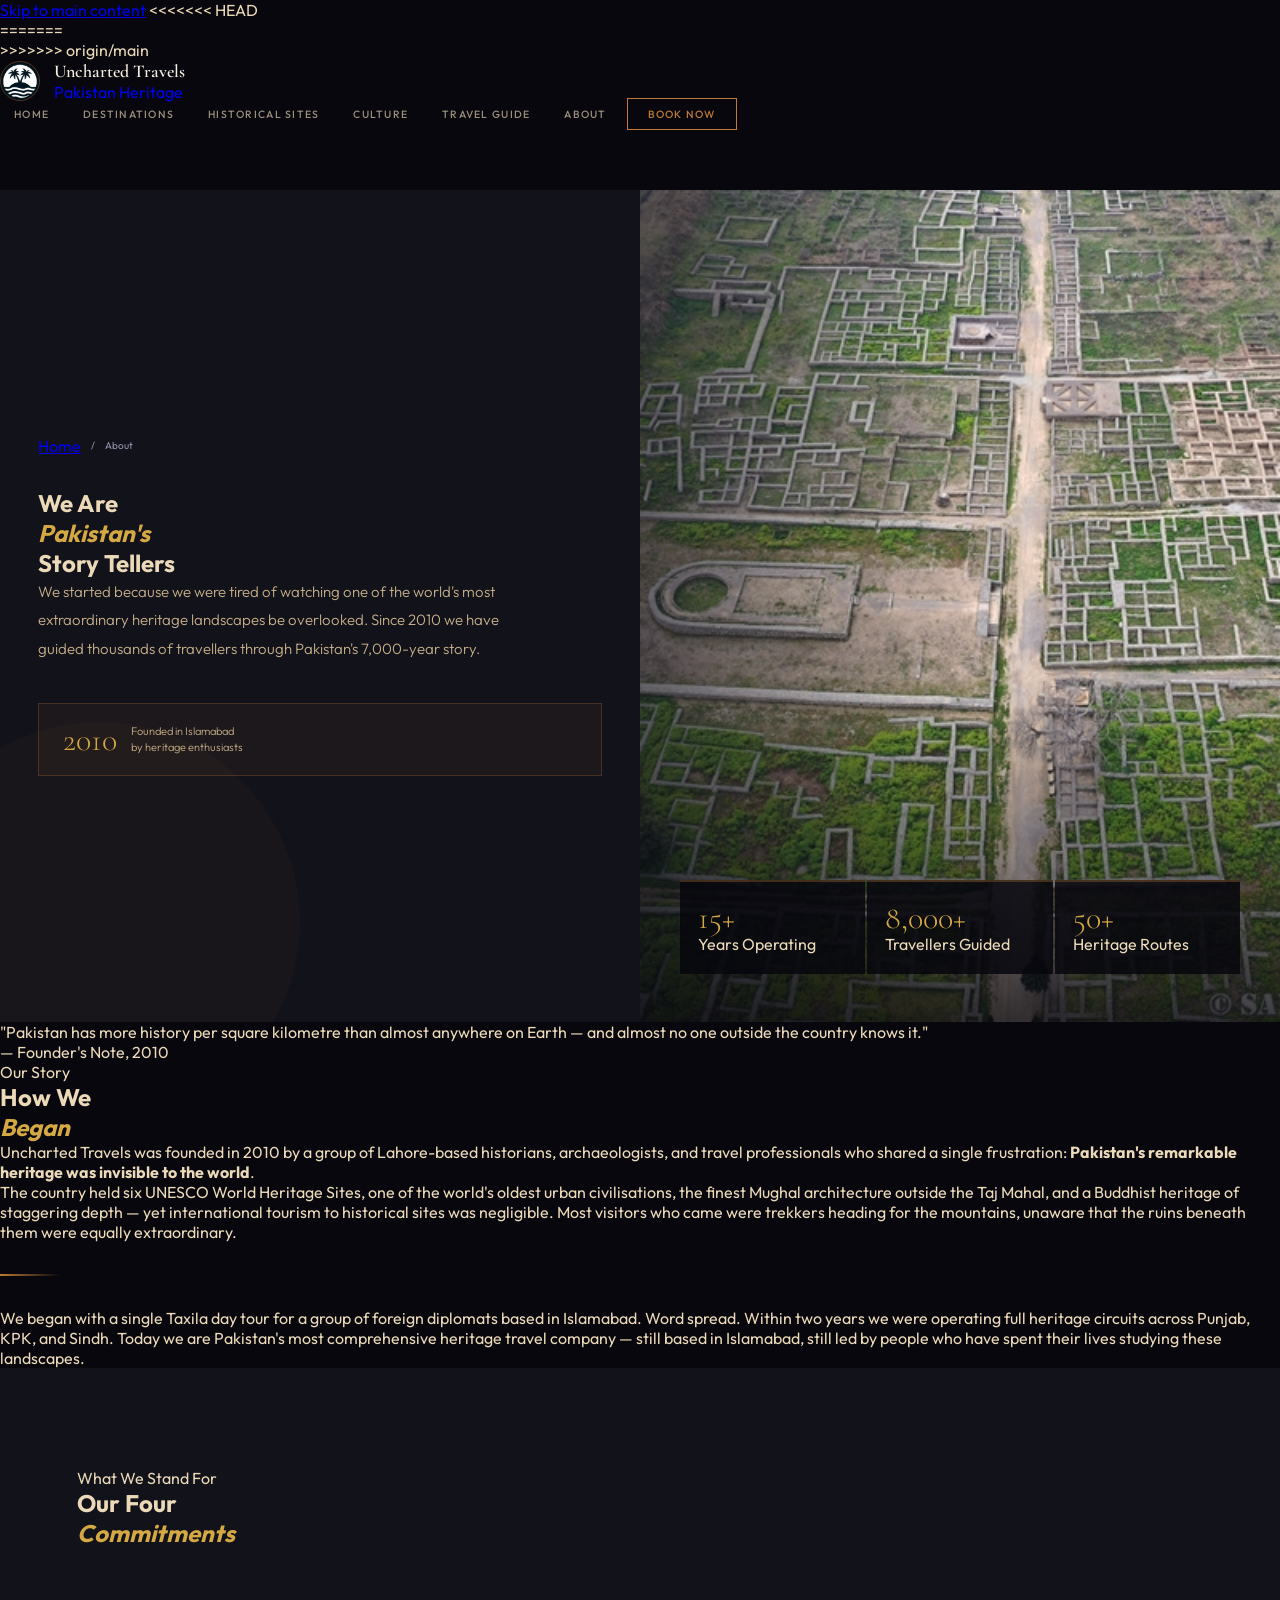
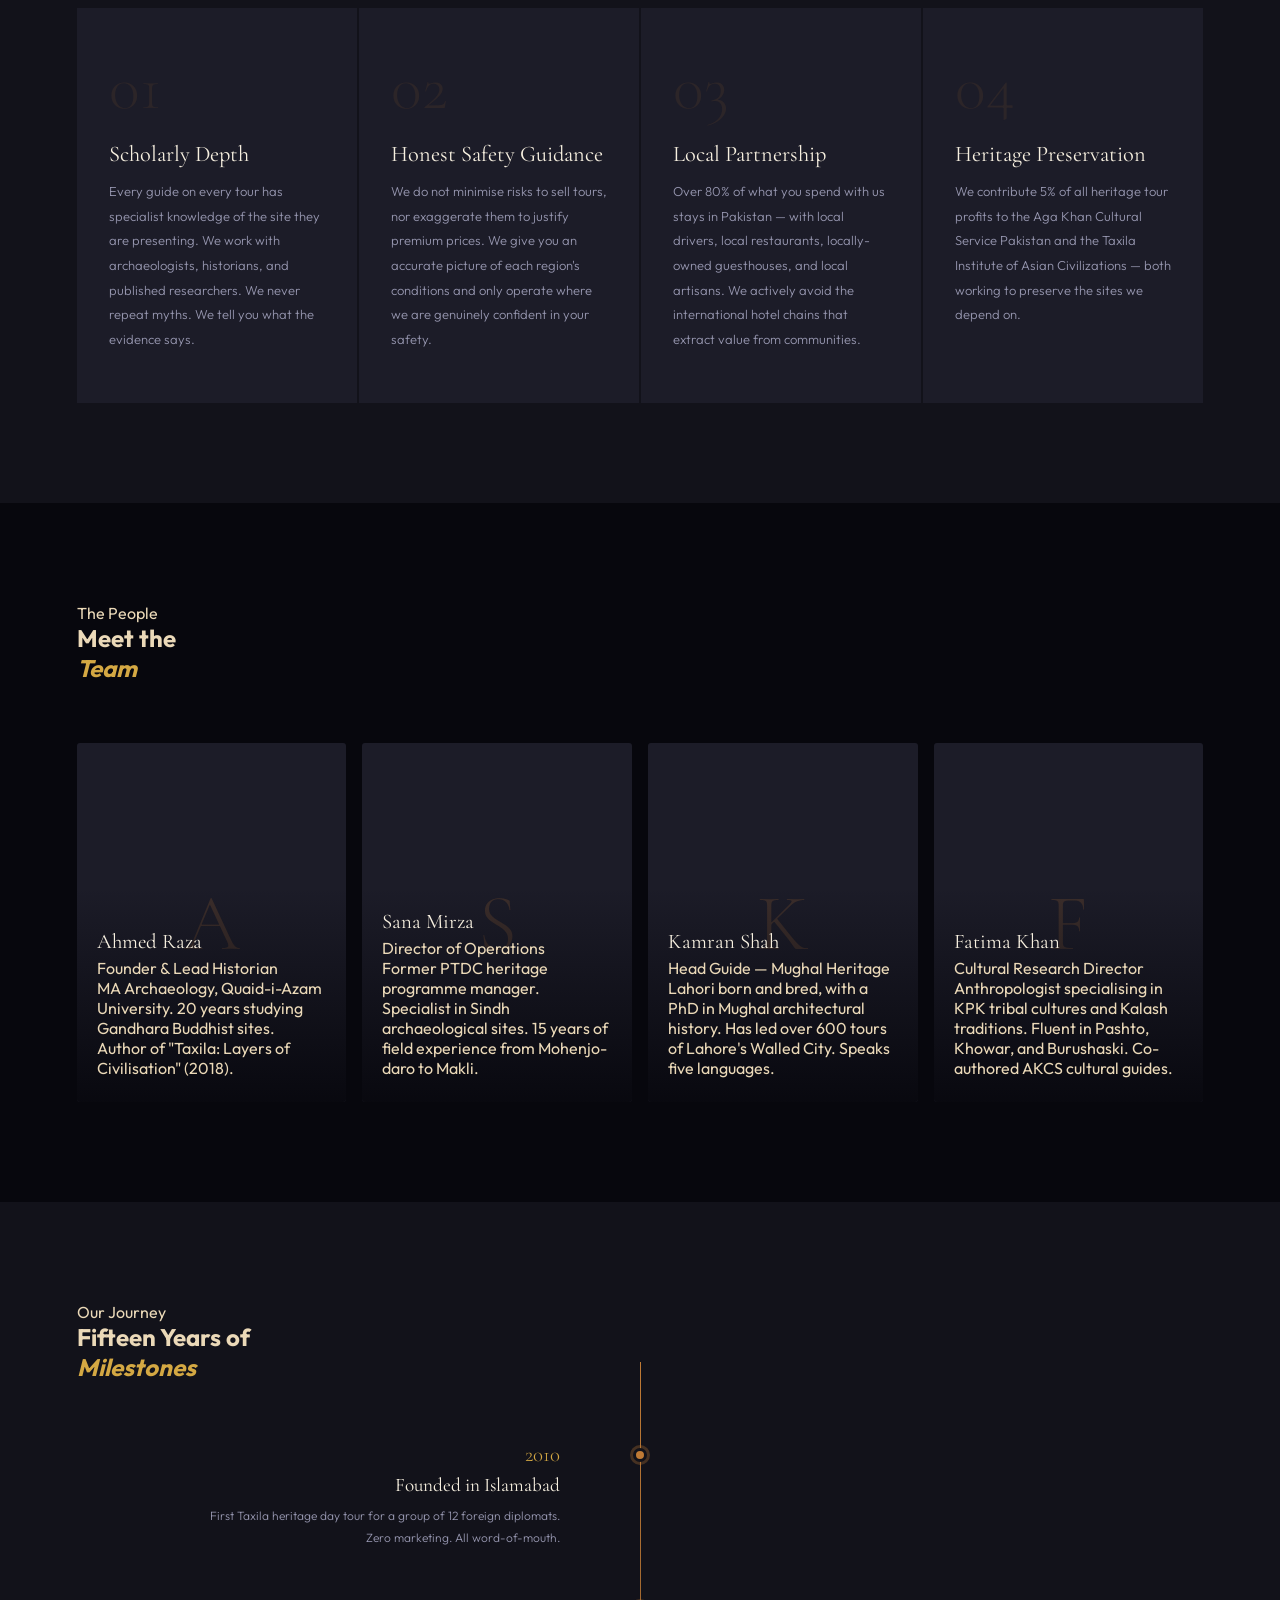
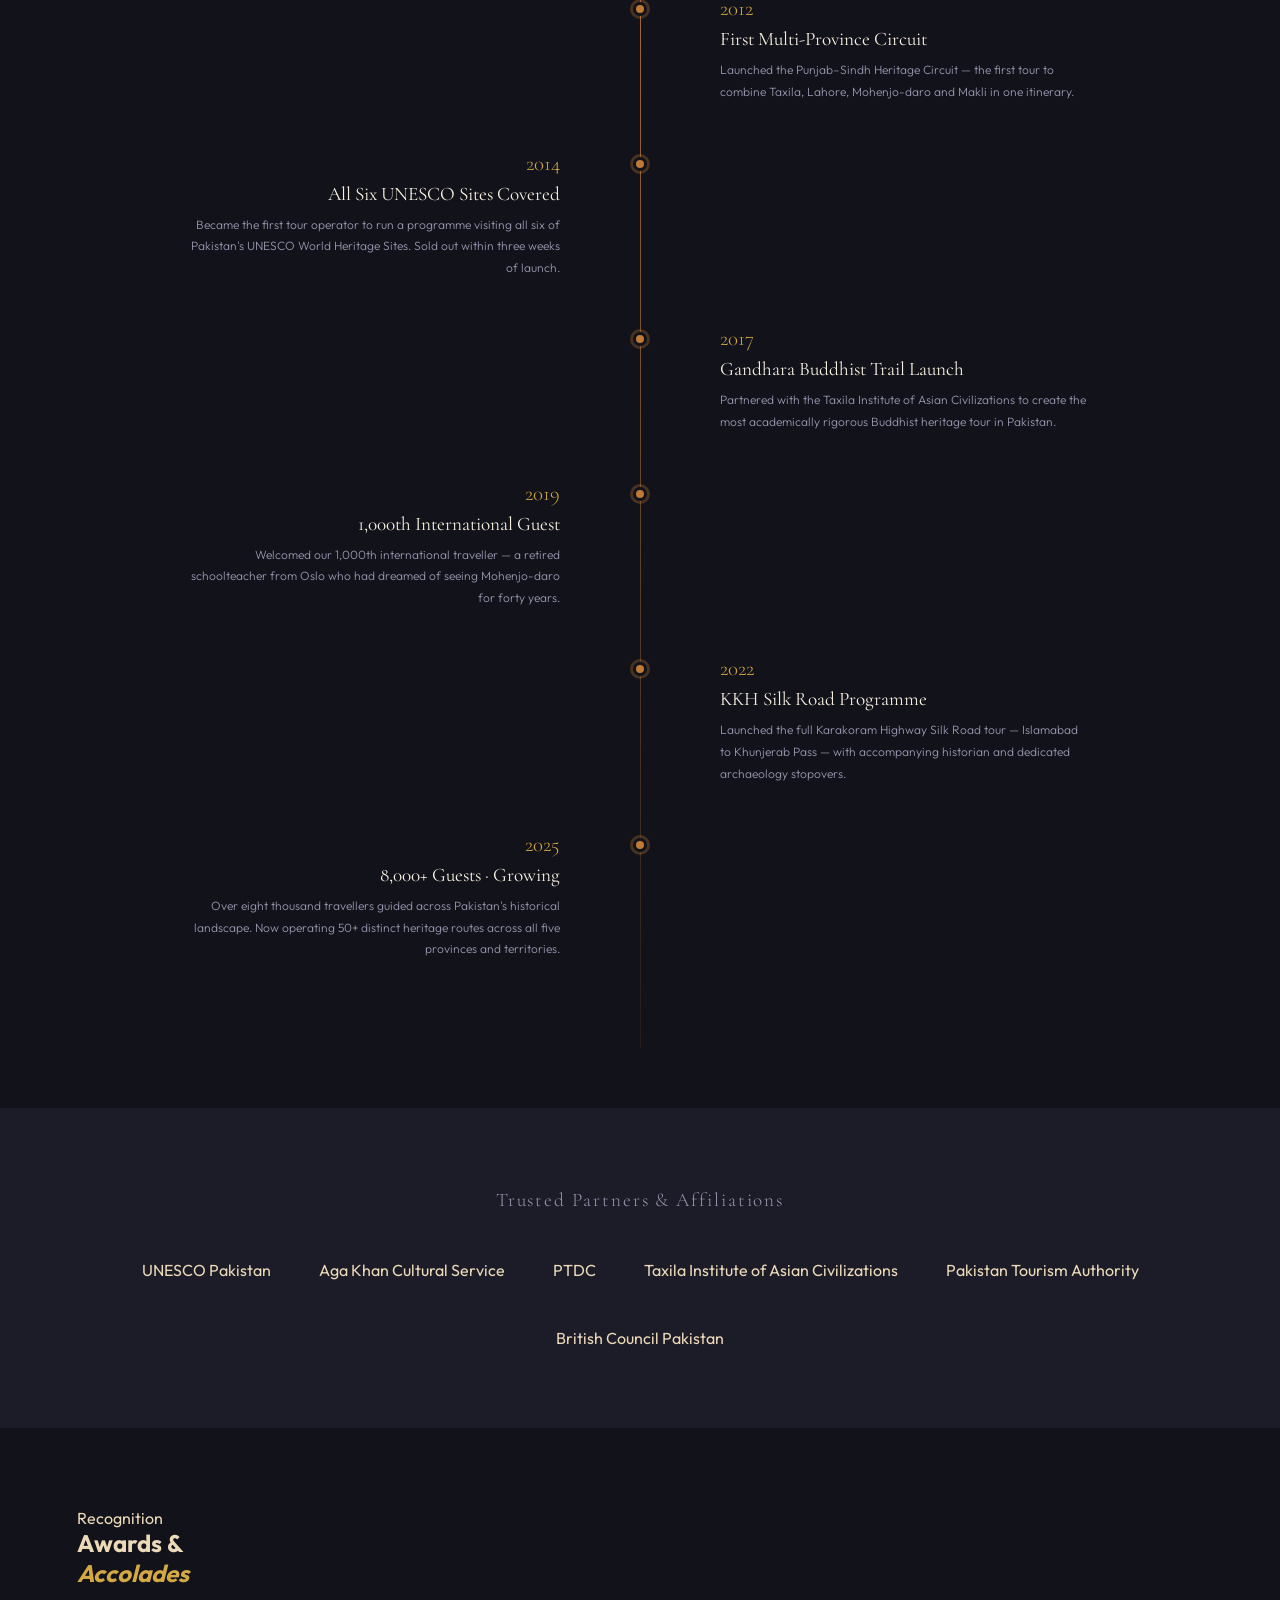
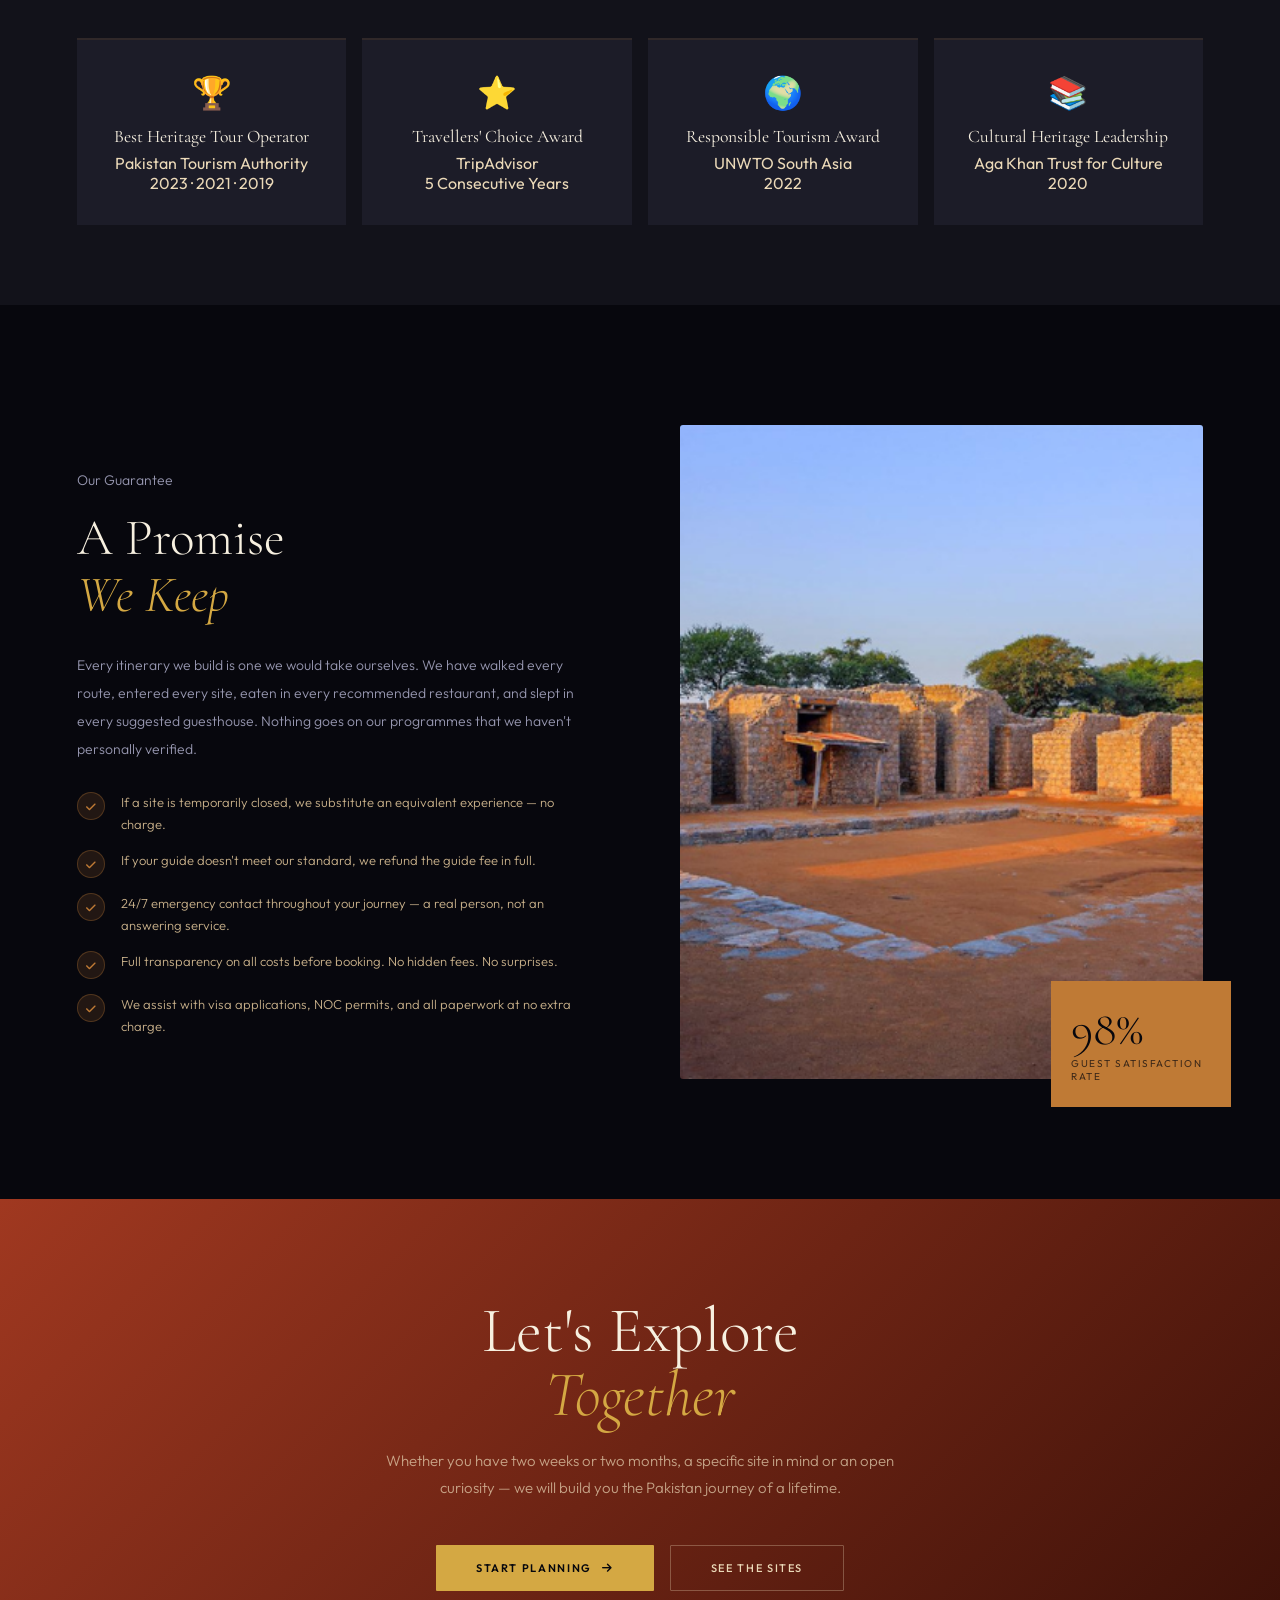
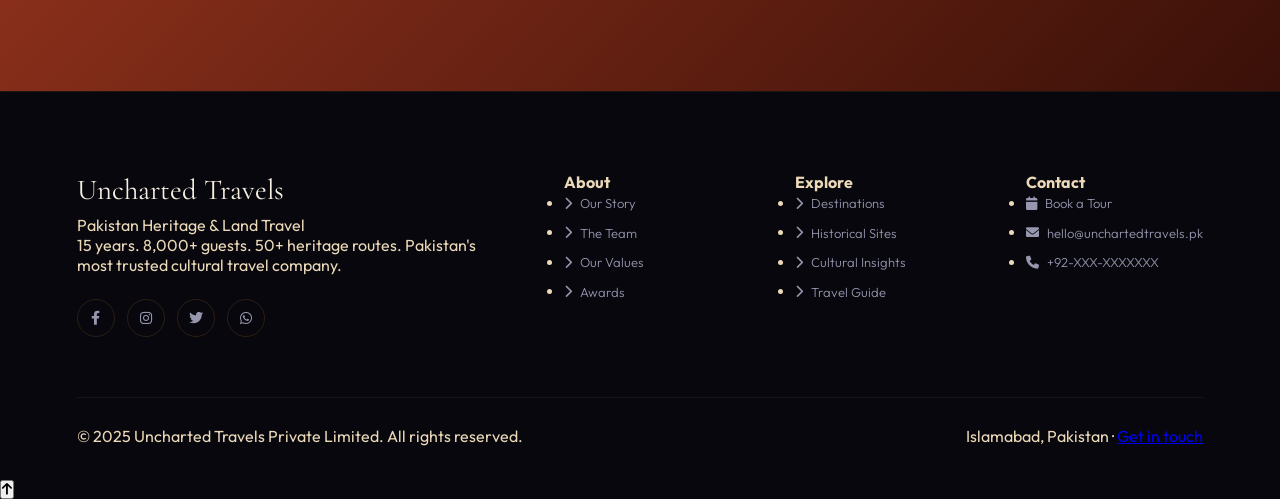
==== commit ad815f71: "Merge remote main with local files" ====
--- a/about.html
+++ b/about.html
@@ -22,16 +22,26 @@
     *,*::before,*::after{margin:0;padding:0;box-sizing:border-box;}
     html{scroll-behavior:smooth;}
     body{font-family:var(--font-sans);background:var(--void);color:var(--parchment);overflow-x:hidden;}
+<<<<<<< HEAD
     body::before{content:'';position:fixed;inset:0;background-image:url("data:image/svg+xml,%3Csvg viewBox='0 0 256 256' xmlns='http://www.w3.org/2000/svg'%3E%3Cfilter id='noise'%3E%3CfeTurbulence type='fractalNoise' baseFrequency='0.9' numOctaves='4' stitchTiles='stitch'/%3E%3C/filter%3E%3Crect width='100%25' height='100%25' filter='url(%23noise)' opacity='0.04'/%3E%3C/svg%3E");pointer-events:none;z-index:200;opacity:0.2;}
+=======
+    body::before{content:'';position:fixed;inset:0;background-image:url("data:image/svg+xml,%3Csvg viewBox='0 0 256 256' xmlns='http://www.w3.org/2000/svg'%3E%3Cfilter id='noise'%3E%3CfeTurbulence type='fractalNoise' baseFrequency='0.9' numOctaves='4' stitchTiles='stitch'/%3E%3C/filter%3E%3Crect width='100%25' height='100%25' filter='url(%23noise)' opacity='0.04'/%3E%3C/svg%3E");pointer-events:none;z-index:9999;opacity:0.35;}
+>>>>>>> origin/main
 
     /* NAV */
     nav{position:fixed;top:0;left:0;right:0;z-index:500;display:flex;align-items:center;justify-content:space-between;padding:14px 6%;background:rgba(7,7,13,0.97);border-bottom:1px solid rgba(191,122,53,0.15);-webkit-backdrop-filter:blur(12px);backdrop-filter:blur(12px);}
     .nav-brand{display:flex;align-items:center;gap:14px;text-decoration:none;}
     .nav-brand img{width:40px;height:40px;border-radius:50%;object-fit:cover;border:1px solid rgba(191,122,53,0.4);}
     .nav-brand-text .name{color:var(--cream);font-family:var(--font-serif);font-size:18px;font-weight:600;display:block;}
+<<<<<<< HEAD
     .nav-brand-text .sub{color:var(--copper);font-size:11px;letter-spacing:0.25em;text-transform:uppercase;}
     .nav-links{display:flex;list-style:none;gap:6px;align-items:center;}
     .nav-links li a{color:rgba(235,217,184,0.88);text-decoration:none;font-size:12px;font-weight:500;letter-spacing:0.12em;text-transform:uppercase;padding:8px 14px;transition:all 0.3s;}
+=======
+    .nav-brand-text .sub{color:var(--copper);font-size:9px;letter-spacing:0.25em;text-transform:uppercase;}
+    .nav-links{display:flex;list-style:none;gap:6px;align-items:center;}
+    .nav-links li a{color:rgba(235,217,184,0.65);text-decoration:none;font-size:10.5px;font-weight:500;letter-spacing:0.12em;text-transform:uppercase;padding:8px 14px;transition:all 0.3s;}
+>>>>>>> origin/main
     .nav-links li a:hover,.nav-links li a.active{color:var(--gold);}
     .nav-links li a.btn-nav{border:1px solid var(--copper);color:var(--copper);padding:8px 20px;}
     .nav-links li a.btn-nav:hover{background:var(--copper);color:var(--void);}
@@ -44,8 +54,13 @@
     .hero-right-bg{position:absolute;inset:0;background-image:linear-gradient(to right,rgba(18,18,26,0.6) 0%,transparent 50%),url('htmlpictures/Taxila-Sirkap-Gandhara-2.jpg');background-size:cover;background-position:center;}
     .hero-right-overlay{position:absolute;inset:0;background:linear-gradient(to bottom,transparent 60%,rgba(7,7,13,0.8));}
     .breadcrumb{display:flex;align-items:center;gap:10px;margin-bottom:32px;}
+<<<<<<< HEAD
     .breadcrumb a{color:var(--copper);text-decoration:none;font-size:12px;letter-spacing:0.2em;text-transform:uppercase;}
     .breadcrumb span{color:var(--mist);font-size:12px;}
+=======
+    .breadcrumb a{color:var(--copper);text-decoration:none;font-size:10px;letter-spacing:0.2em;text-transform:uppercase;}
+    .breadcrumb span{color:var(--mist);font-size:10px;}
+>>>>>>> origin/main
     .about-hero h1{font-family:var(--font-serif);font-size:clamp(3rem,5vw,5.5rem);font-weight:300;line-height:1;color:var(--cream);margin-bottom:28px;}
     .about-hero h1 em{font-style:italic;color:var(--gold);}
     .about-hero p{font-size:15px;font-weight:300;color:var(--sand);line-height:1.9;max-width:480px;margin-bottom:40px;}
@@ -56,7 +71,11 @@
     .hero-stats-overlay{position:absolute;bottom:48px;left:40px;right:40px;z-index:3;display:grid;grid-template-columns:repeat(3,1fr);gap:2px;}
     .hso-item{background:rgba(7,7,13,0.85);padding:20px 18px;border-top:2px solid rgba(191,122,53,0.3);}
     .hso-num{font-family:var(--font-serif);font-size:2rem;font-weight:300;color:var(--gold);line-height:1;}
+<<<<<<< HEAD
     .hso-label{font-size:11px;letter-spacing:0.2em;text-transform:uppercase;color:var(--mist);margin-top:4px;}
+=======
+    .hso-label{font-size:9px;letter-spacing:0.2em;text-transform:uppercase;color:var(--mist);margin-top:4px;}
+>>>>>>> origin/main
 
     /* ORIGIN STORY */
     .origin{padding:120px 6%;background:var(--void);display:grid;grid-template-columns:1fr 1.6fr;gap:100px;align-items:center;}
@@ -64,7 +83,11 @@
     .origin-left .attribution{margin-top:24px;padding-left:32px;font-size:11px;color:var(--copper);letter-spacing:0.2em;text-transform:uppercase;}
     .origin-right p{font-size:14px;line-height:2.1;color:var(--mist);font-weight:300;margin-bottom:20px;}
     .origin-right p strong{color:var(--parchment);font-weight:500;}
+<<<<<<< HEAD
     .section-label{font-size:11px;font-weight:600;letter-spacing:0.4em;text-transform:uppercase;color:var(--copper);margin-bottom:14px;}
+=======
+    .section-label{font-size:9px;font-weight:600;letter-spacing:0.4em;text-transform:uppercase;color:var(--copper);margin-bottom:14px;}
+>>>>>>> origin/main
     .section-title{font-family:var(--font-serif);font-size:clamp(2rem,3.5vw,3rem);font-weight:300;line-height:1.1;color:var(--cream);margin-bottom:32px;}
     .section-title em{font-style:italic;color:var(--gold);}
     .divider{width:60px;height:2px;background:linear-gradient(90deg,var(--copper),transparent);margin:32px 0;}
@@ -89,7 +112,11 @@
     .team-photo::after{content:'';position:absolute;inset:0;background:linear-gradient(to top,rgba(7,7,13,0.92) 0%,transparent 60%);z-index:1;}
     .team-info{position:absolute;bottom:0;left:0;right:0;z-index:2;padding:24px 20px;}
     .team-name{font-family:var(--font-serif);font-size:1.3rem;font-weight:400;color:var(--cream);margin-bottom:4px;}
+<<<<<<< HEAD
     .team-role{font-size:12px;letter-spacing:0.15em;text-transform:uppercase;color:var(--copper);margin-bottom:8px;}
+=======
+    .team-role{font-size:10px;letter-spacing:0.15em;text-transform:uppercase;color:var(--copper);margin-bottom:8px;}
+>>>>>>> origin/main
     .team-bio{font-size:11px;color:var(--mist);font-weight:300;line-height:1.6;opacity:0;transform:translateY(8px);transition:all 0.4s;}
     .team-card:hover .team-bio{opacity:1;transform:translateY(0);}
 
@@ -113,7 +140,11 @@
     .partners{padding:80px 6%;background:var(--deep);text-align:center;}
     .partners h3{font-family:var(--font-serif);font-size:1.2rem;font-weight:300;color:var(--mist);letter-spacing:0.1em;margin-bottom:48px;}
     .partners-row{display:flex;justify-content:center;align-items:center;gap:48px;flex-wrap:wrap;}
+<<<<<<< HEAD
     .partner-badge{padding:16px 32px;border:1px solid rgba(191,122,53,0.35);color:rgba(235,217,184,0.82);font-size:12px;font-weight:500;letter-spacing:0.15em;text-transform:uppercase;transition:all 0.3s;}
+=======
+    .partner-badge{padding:16px 32px;border:1px solid rgba(191,122,53,0.15);color:rgba(235,217,184,0.4);font-size:12px;font-weight:500;letter-spacing:0.15em;text-transform:uppercase;transition:all 0.3s;}
+>>>>>>> origin/main
     .partner-badge:hover{border-color:rgba(191,122,53,0.4);color:var(--sand);}
 
     /* AWARDS */
@@ -123,7 +154,11 @@
     .award-item:hover{border-top-color:var(--gold);}
     .award-icon{font-size:2rem;margin-bottom:14px;display:block;}
     .award-title{font-family:var(--font-serif);font-size:1.1rem;font-weight:400;color:var(--cream);margin-bottom:6px;}
+<<<<<<< HEAD
     .award-org{font-size:12px;letter-spacing:0.15em;text-transform:uppercase;color:var(--copper);margin-bottom:8px;}
+=======
+    .award-org{font-size:10px;letter-spacing:0.15em;text-transform:uppercase;color:var(--copper);margin-bottom:8px;}
+>>>>>>> origin/main
     .award-year{font-size:11px;color:var(--mist);}
 
     /* PROMISE */
@@ -158,25 +193,42 @@
     footer{background:var(--void);padding:80px 6% 32px;border-top:1px solid rgba(191,122,53,0.12);}
     .footer-top{display:grid;grid-template-columns:2.5fr 1fr 1fr 1fr;gap:60px;margin-bottom:60px;}
     .footer-brand-col h3{font-family:var(--font-serif);font-size:1.8rem;font-weight:400;color:var(--cream);margin-bottom:8px;}
+<<<<<<< HEAD
     .footer-brand-col .tagline{font-size:11px;letter-spacing:0.25em;text-transform:uppercase;color:var(--copper);margin-bottom:16px;}
+=======
+    .footer-brand-col .tagline{font-size:10px;letter-spacing:0.25em;text-transform:uppercase;color:var(--copper);margin-bottom:16px;}
+>>>>>>> origin/main
     .footer-brand-col p{font-size:13px;line-height:1.9;color:var(--mist);font-weight:300;max-width:270px;}
     .footer-socials{display:flex;gap:12px;margin-top:24px;}
     .footer-socials a{width:38px;height:38px;border:1px solid rgba(191,122,53,0.2);border-radius:50%;display:flex;align-items:center;justify-content:center;color:var(--mist);font-size:14px;text-decoration:none;transition:all 0.3s;}
     .footer-socials a:hover{border-color:var(--copper);color:var(--copper);}
+<<<<<<< HEAD
     .footer-col h4{font-size:11px;font-weight:600;letter-spacing:0.3em;text-transform:uppercase;color:var(--copper);margin-bottom:22px;}
+=======
+    .footer-col h4{font-size:9px;font-weight:600;letter-spacing:0.3em;text-transform:uppercase;color:var(--copper);margin-bottom:22px;}
+>>>>>>> origin/main
     .footer-col ul{list-style:none;}
     .footer-col ul li{margin-bottom:10px;}
     .footer-col ul li a{color:var(--mist);text-decoration:none;font-size:13px;font-weight:300;transition:color 0.3s;display:flex;align-items:center;gap:8px;}
     .footer-col ul li a:hover{color:var(--gold);}
     .footer-bottom{border-top:1px solid rgba(255,255,255,0.05);padding-top:28px;display:flex;justify-content:space-between;align-items:center;}
+<<<<<<< HEAD
     .footer-bottom p{font-size:12px;color:rgba(160,160,185,0.9);}
+=======
+    .footer-bottom p{font-size:11px;color:rgba(122,122,144,0.5);}
+>>>>>>> origin/main
     .footer-bottom a{color:var(--copper);text-decoration:none;}
 
     .reveal{opacity:0;transform:translateY(28px);transition:opacity 0.8s ease,transform 0.8s ease;}
     .reveal.visible{opacity:1;transform:translateY(0);}
 
+<<<<<<< HEAD
     @media(max-width:1024px){.about-hero{grid-template-columns:1fr;min-height:0;}.hero-right{min-height:400px;}.values-grid{grid-template-columns:1fr 1fr;}.team-grid{grid-template-columns:1fr 1fr;}.awards-grid{grid-template-columns:1fr 1fr;}.origin{grid-template-columns:1fr;gap:40px;}.promise{grid-template-columns:1fr;}.footer-top{grid-template-columns:1fr 1fr;}}
     @media(max-width:768px){.nav-links{display:none;}.values-grid{grid-template-columns:1fr;}.team-grid{grid-template-columns:1fr 1fr;}.milestones::before{left:30px;}.milestone{grid-template-columns:30px 1fr;}.milestone:nth-child(odd) .ml-content{text-align:left;padding-right:0;padding-left:24px;grid-column:2;}.milestone:nth-child(even) .ml-content{padding-left:24px;grid-column:2;}.milestone:nth-child(even) .ml-empty{display:none;}.ml-empty{display:none;}.awards-grid{grid-template-columns:1fr 1fr;}.footer-top{grid-template-columns:1fr;}.footer-bottom{flex-direction:column;gap:12px;}.pv-card{display:none;}}
+=======
+    @media(max-width:1000px){.about-hero{grid-template-columns:1fr;min-height:0;}.hero-right{min-height:400px;}.values-grid{grid-template-columns:1fr 1fr;}.team-grid{grid-template-columns:1fr 1fr;}.awards-grid{grid-template-columns:1fr 1fr;}.origin{grid-template-columns:1fr;gap:40px;}.promise{grid-template-columns:1fr;}.footer-top{grid-template-columns:1fr 1fr;}}
+    @media(max-width:700px){.nav-links{display:none;}.values-grid{grid-template-columns:1fr;}.team-grid{grid-template-columns:1fr 1fr;}.milestones::before{left:30px;}.milestone{grid-template-columns:30px 1fr;}.milestone:nth-child(odd) .ml-content{text-align:left;padding-right:0;padding-left:24px;grid-column:2;}.milestone:nth-child(even) .ml-content{padding-left:24px;grid-column:2;}.milestone:nth-child(even) .ml-empty{display:none;}.ml-empty{display:none;}.awards-grid{grid-template-columns:1fr 1fr;}.footer-top{grid-template-columns:1fr;}.footer-bottom{flex-direction:column;gap:12px;}.pv-card{display:none;}}
+>>>>>>> origin/main
 
     /* ── A11Y: skip link & focus ── */
     .skip-link{position:absolute;top:-100px;left:12px;z-index:9999;padding:10px 20px;
@@ -189,7 +241,11 @@
 <body>
   <a class="skip-link" href="#main-content">Skip to main content</a>
 
+<<<<<<< HEAD
   <nav aria-label="Main navigation" id="mainNav">
+=======
+  <nav aria-label="Main navigation">
+>>>>>>> origin/main
     <a href="index.html" class="nav-brand">
       <img src="htmlpictures/Logo1.png" alt="Uncharted Travels logo">
       <div class="nav-brand-text">
--- a/css/shared.css
+++ b/css/shared.css
@@ -25,7 +25,11 @@
 }
 
 /* ── MOBILE NAV ── */
+<<<<<<< HEAD
 @media (max-width: 768px) {
+=======
+@media (max-width: 800px) {
+>>>>>>> origin/main
   #hamburger {
     display: flex;
   }
@@ -34,7 +38,11 @@
   .nav-links {
     display: none !important;
     position: fixed;
+<<<<<<< HEAD
     top: 69px;
+=======
+    top: 68px;
+>>>>>>> origin/main
     left: 0;
     right: 0;
     background: rgba(7, 7, 13, 0.99);
@@ -126,6 +134,7 @@
 ═══════════════════════════════════════ */
 
 /* Footer icon helpers (replaces style="font-size:8px;color:var(--copper);") */
+<<<<<<< HEAD
 .icon-xs  { font-size: 10px; color: var(--copper); }
 .icon-sm  { font-size: 11px; color: var(--copper); }
 .icon-md  { font-size: 12px; color: var(--copper); }
@@ -133,6 +142,15 @@
 
 /* Map-marker pin used in site cards */
 .pin-icon { color: var(--copper); margin-right: 5px; font-size: 10px; }
+=======
+.icon-xs  { font-size: 8px;  color: var(--copper); }
+.icon-sm  { font-size: 9px;  color: var(--copper); }
+.icon-md  { font-size: 10px; color: var(--copper); }
+.icon-loc { font-size: 9px;  color: var(--copper); margin-right: 5px; }
+
+/* Map-marker pin used in site cards */
+.pin-icon { color: var(--copper); margin-right: 5px; font-size: 9px; }
+>>>>>>> origin/main
 
 /* Section header centred blocks */
 .section-center {
@@ -223,7 +241,11 @@
 .table-scroll { overflow-x: auto; }
 
 /* Festival map-marker icon */
+<<<<<<< HEAD
 .fest-pin { color: var(--copper); font-size: 10px; margin-right: 4px; }
+=======
+.fest-pin { color: var(--copper); font-size: 8px; margin-right: 4px; }
+>>>>>>> origin/main
 
 /* Safety bar widths (replaces inline width styles) */
 .sf-w-90 { width: 90%; }
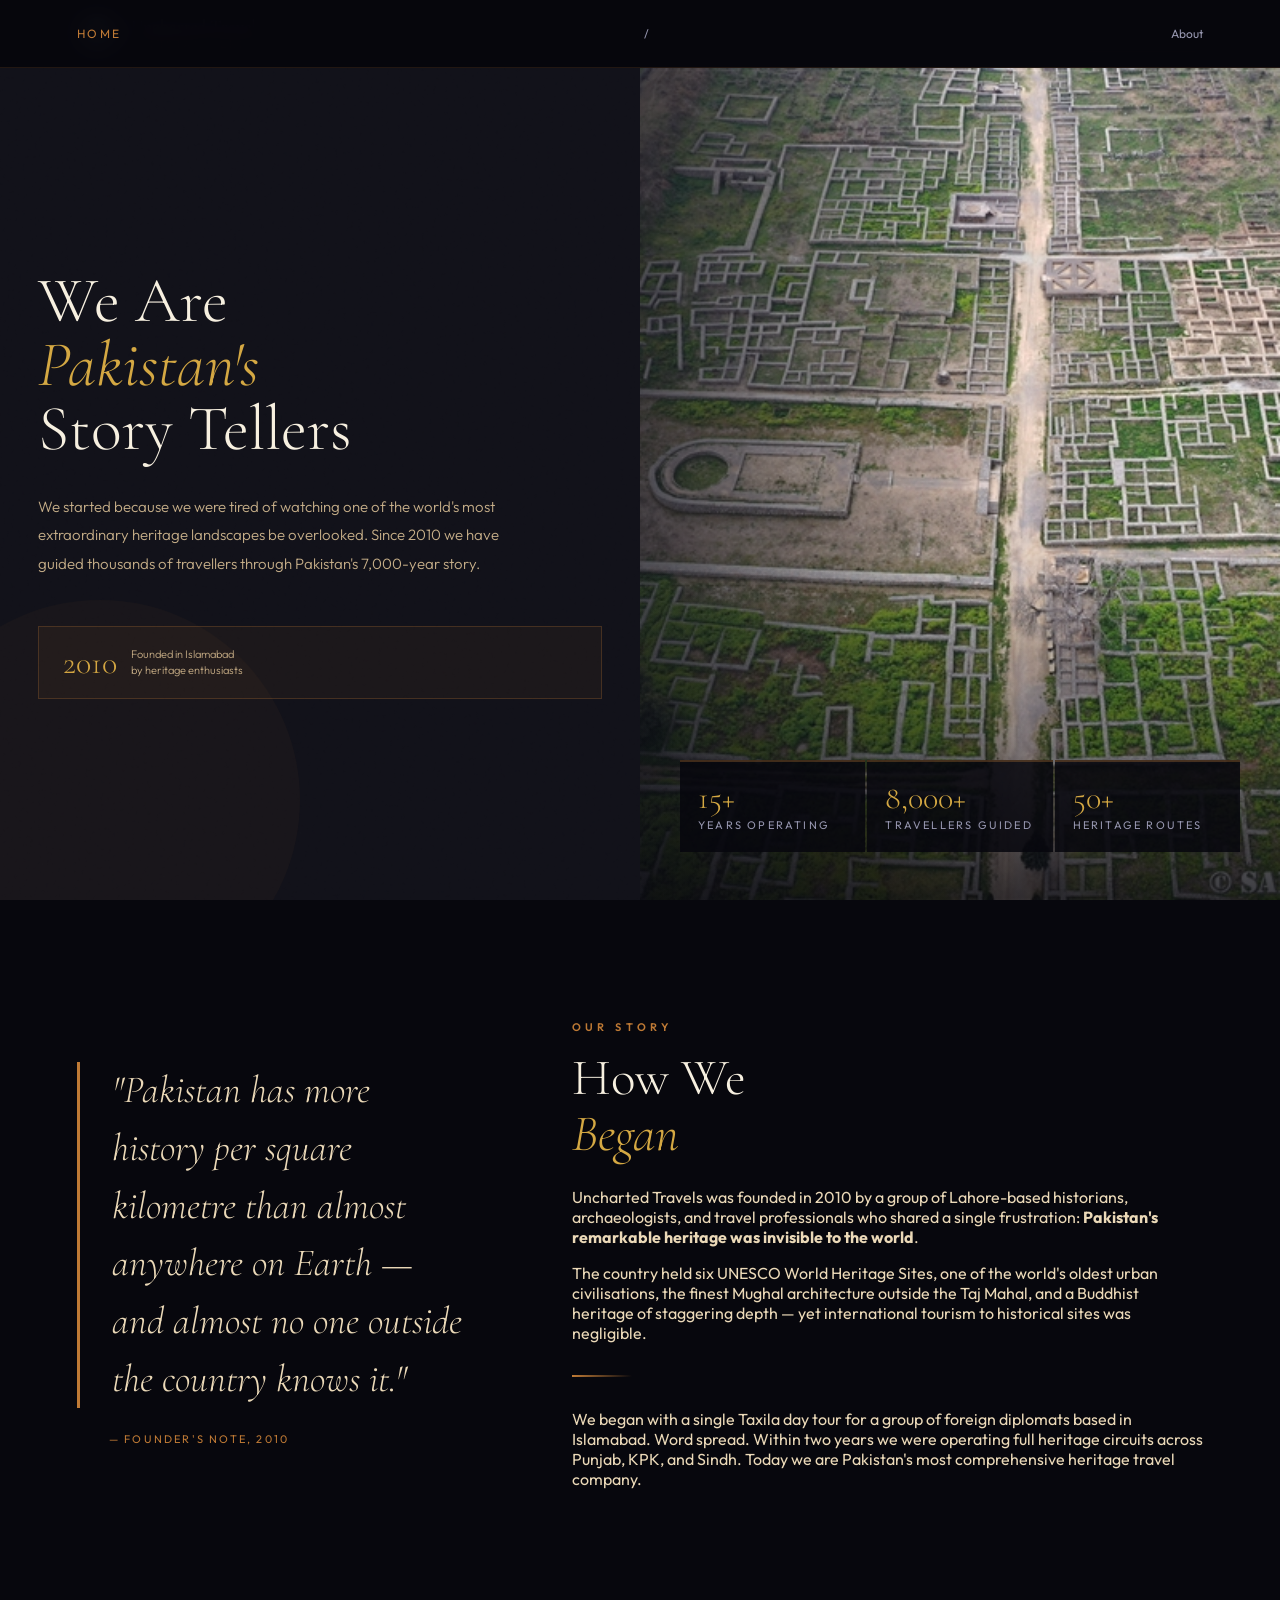
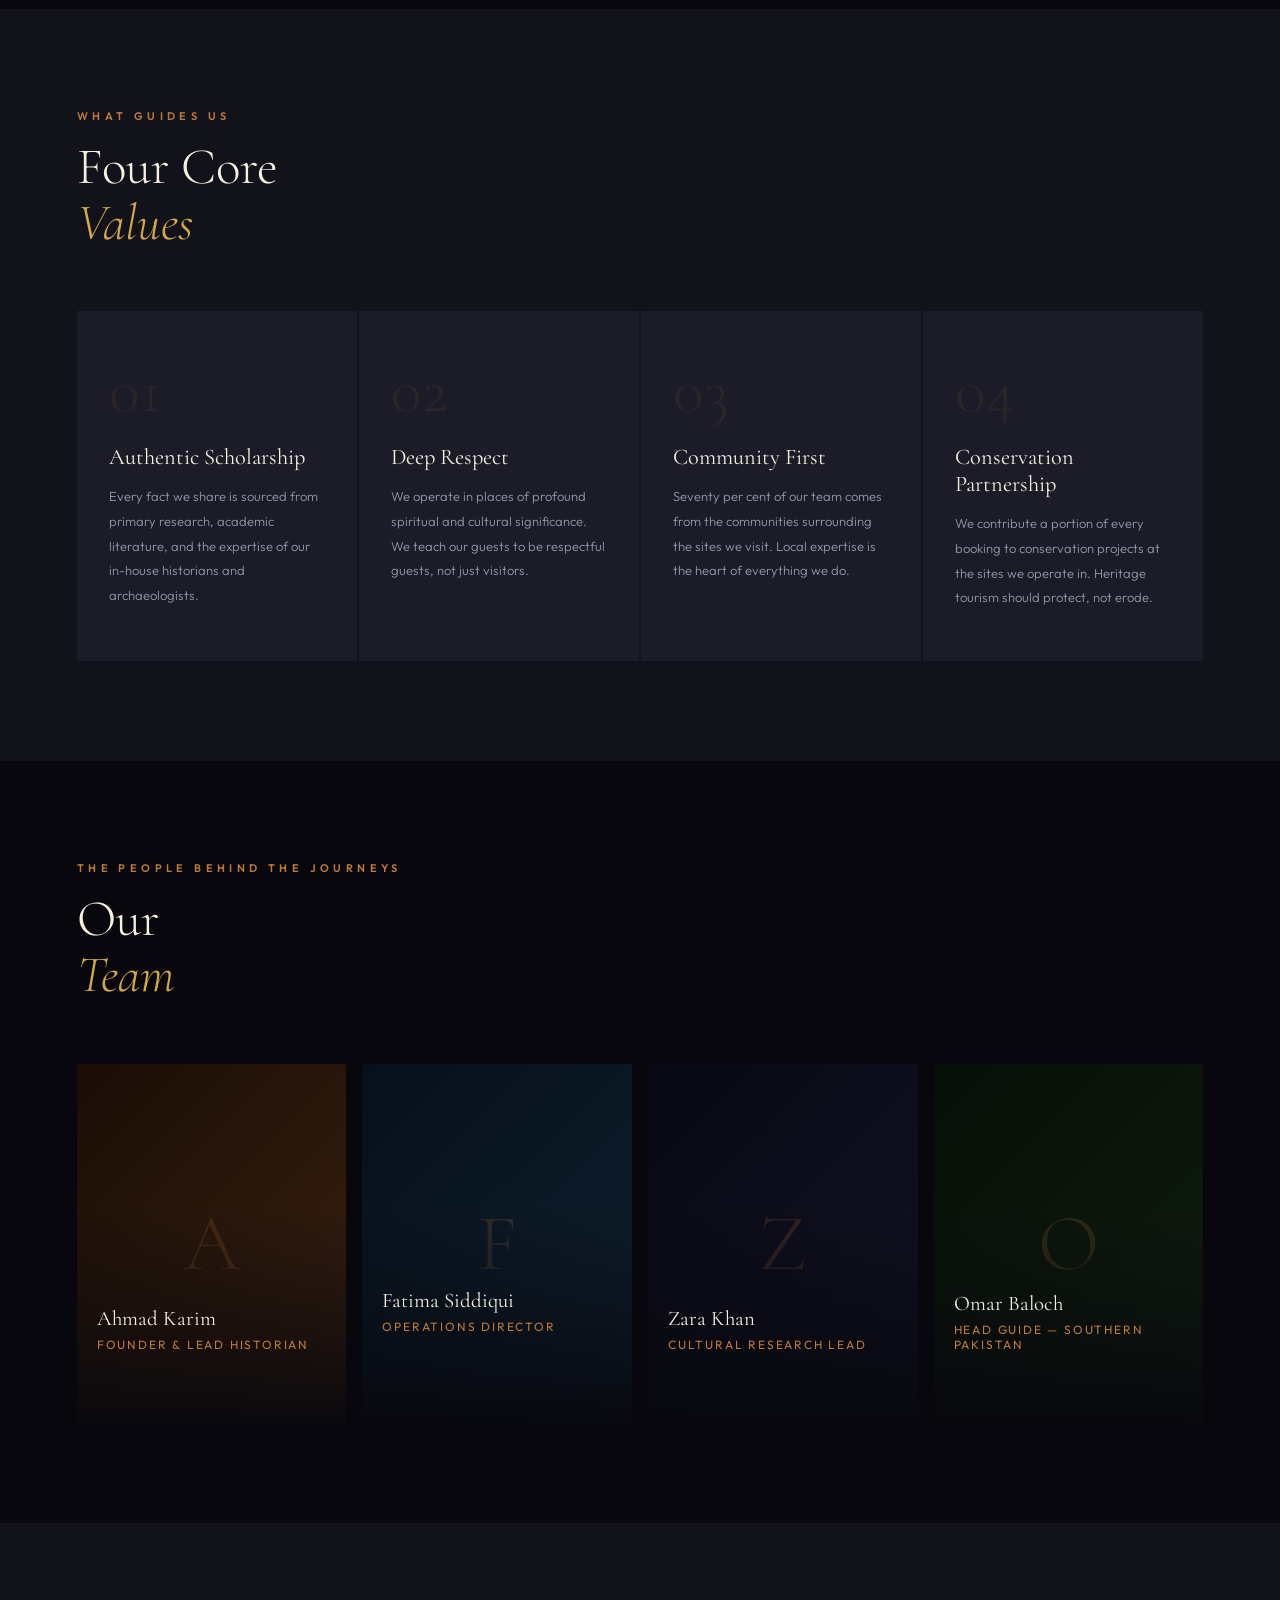
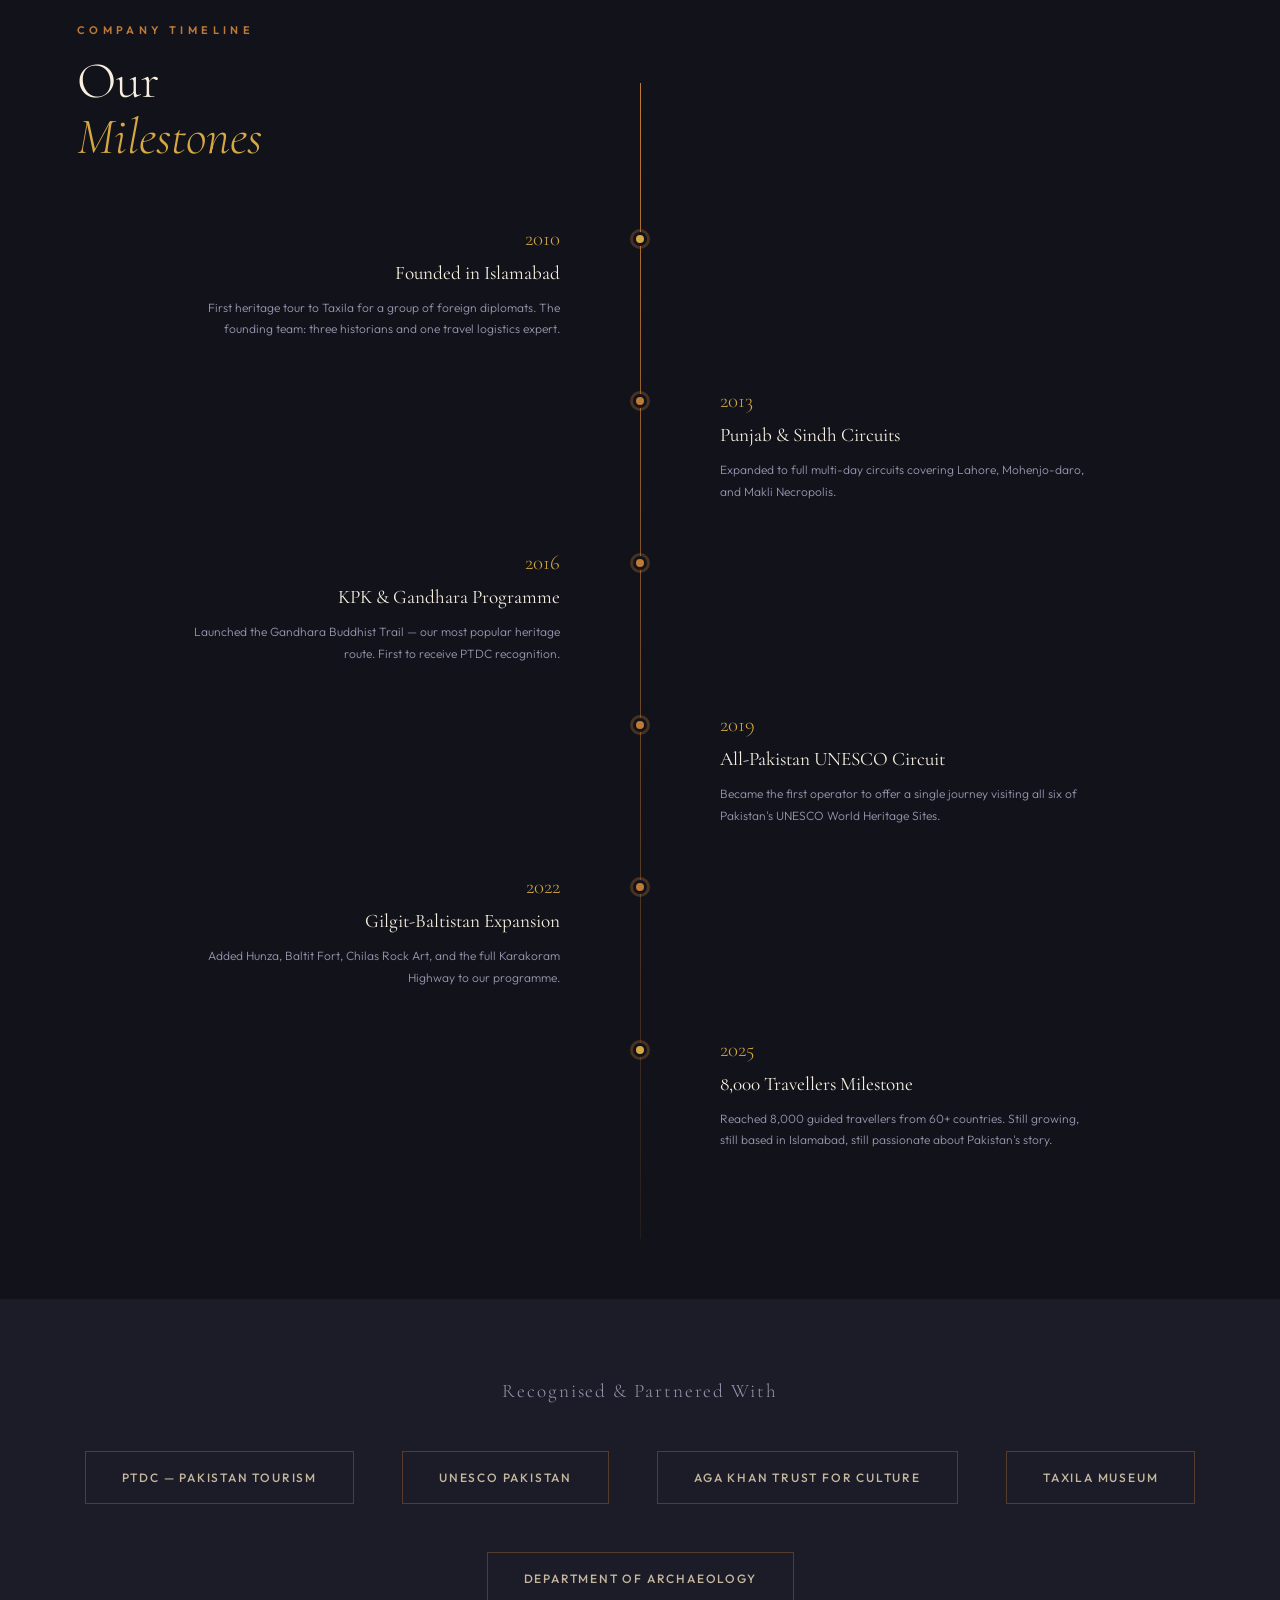
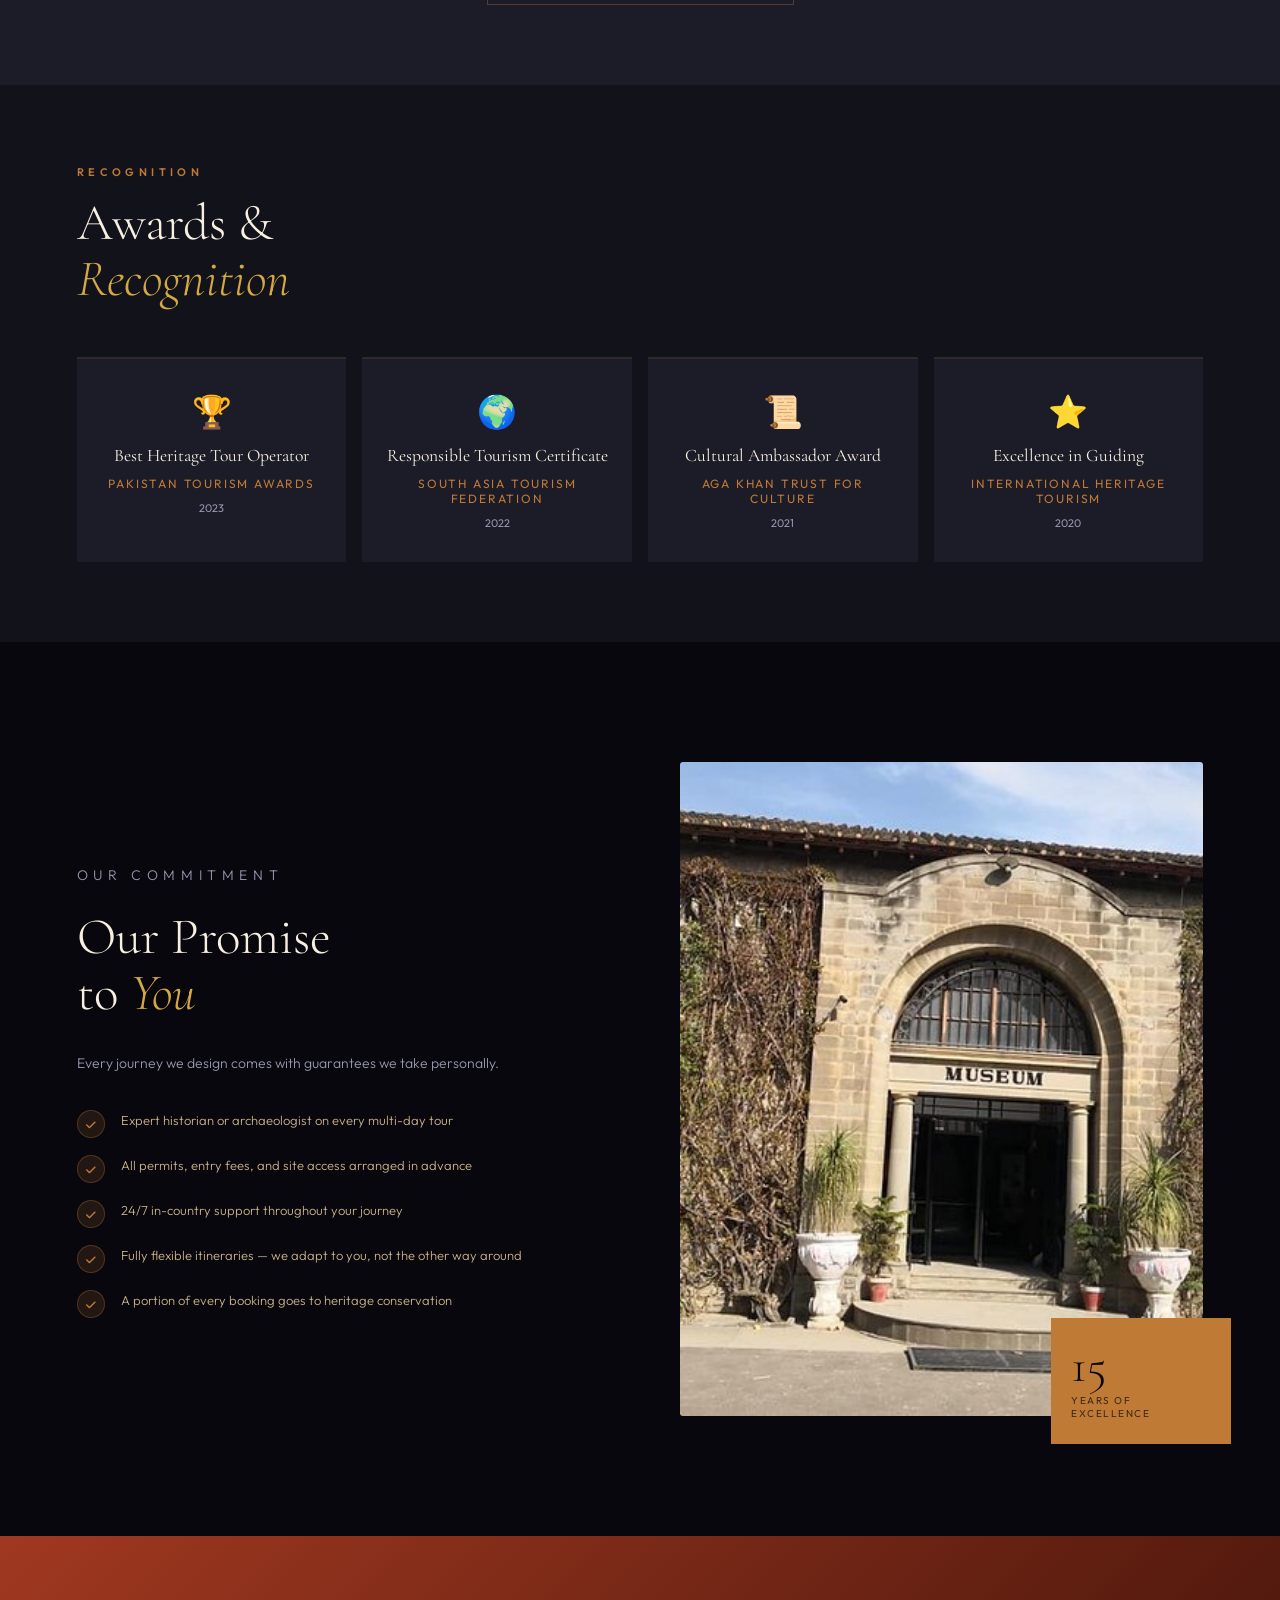
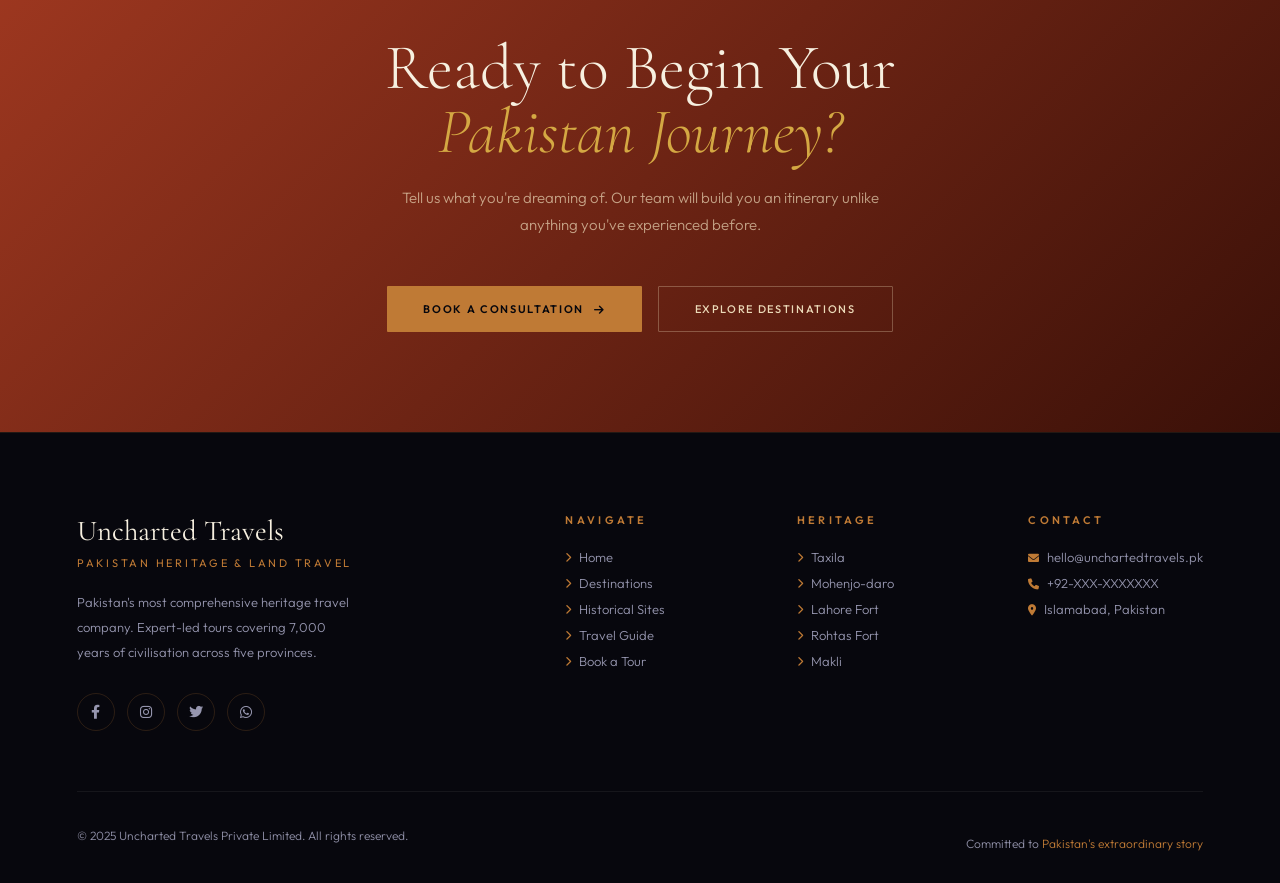
==== commit a9b448bd: "Initial commit" ====
--- a/about.html
+++ b/about.html
@@ -3,7 +3,7 @@
 <head>
   <meta charset="UTF-8">
   <meta name="viewport" content="width=device-width, initial-scale=1.0">
-  <meta name="description" content="About Uncharted Travels — Pakistan's premier heritage travel company. Our story, our team, and our mission to share Pakistan's extraordinary history with the world.">
+  <meta name="description" content="About Uncharted Travels — Pakistan's premier heritage travel company. Our story, our team, and our mission to share Pakistan's extraordinary history.">
   <title>About Us — Uncharted Travels Pakistan</title>
   <link rel="icon" href="htmlpictures/favicon-32x32.png">
   <link rel="preconnect" href="https://fonts.googleapis.com">
@@ -11,247 +11,14 @@
   <link rel="stylesheet" href="https://cdnjs.cloudflare.com/ajax/libs/font-awesome/6.0.0/css/all.min.css">
   <link rel="stylesheet" href="css/shared.css">
   <link rel="stylesheet" href="css/about.css">
-  <style>
-    :root {
-      --void:#07070D;--stone:#12121A;--deep:#1C1C28;--slate:#252535;
-      --copper:#BF7A35;--gold:#D4A843;--rust:#A03820;
-      --parchment:#EBD9B8;--cream:#F7F0E0;--sand:#C8B08A;--mist:#9696AF;
-      --font-serif:'Cormorant Garamond',Georgia,serif;
-      --font-sans:'Outfit',sans-serif;
-    }
-    *,*::before,*::after{margin:0;padding:0;box-sizing:border-box;}
-    html{scroll-behavior:smooth;}
-    body{font-family:var(--font-sans);background:var(--void);color:var(--parchment);overflow-x:hidden;}
-<<<<<<< HEAD
-    body::before{content:'';position:fixed;inset:0;background-image:url("data:image/svg+xml,%3Csvg viewBox='0 0 256 256' xmlns='http://www.w3.org/2000/svg'%3E%3Cfilter id='noise'%3E%3CfeTurbulence type='fractalNoise' baseFrequency='0.9' numOctaves='4' stitchTiles='stitch'/%3E%3C/filter%3E%3Crect width='100%25' height='100%25' filter='url(%23noise)' opacity='0.04'/%3E%3C/svg%3E");pointer-events:none;z-index:200;opacity:0.2;}
-=======
-    body::before{content:'';position:fixed;inset:0;background-image:url("data:image/svg+xml,%3Csvg viewBox='0 0 256 256' xmlns='http://www.w3.org/2000/svg'%3E%3Cfilter id='noise'%3E%3CfeTurbulence type='fractalNoise' baseFrequency='0.9' numOctaves='4' stitchTiles='stitch'/%3E%3C/filter%3E%3Crect width='100%25' height='100%25' filter='url(%23noise)' opacity='0.04'/%3E%3C/svg%3E");pointer-events:none;z-index:9999;opacity:0.35;}
->>>>>>> origin/main
-
-    /* NAV */
-    nav{position:fixed;top:0;left:0;right:0;z-index:500;display:flex;align-items:center;justify-content:space-between;padding:14px 6%;background:rgba(7,7,13,0.97);border-bottom:1px solid rgba(191,122,53,0.15);-webkit-backdrop-filter:blur(12px);backdrop-filter:blur(12px);}
-    .nav-brand{display:flex;align-items:center;gap:14px;text-decoration:none;}
-    .nav-brand img{width:40px;height:40px;border-radius:50%;object-fit:cover;border:1px solid rgba(191,122,53,0.4);}
-    .nav-brand-text .name{color:var(--cream);font-family:var(--font-serif);font-size:18px;font-weight:600;display:block;}
-<<<<<<< HEAD
-    .nav-brand-text .sub{color:var(--copper);font-size:11px;letter-spacing:0.25em;text-transform:uppercase;}
-    .nav-links{display:flex;list-style:none;gap:6px;align-items:center;}
-    .nav-links li a{color:rgba(235,217,184,0.88);text-decoration:none;font-size:12px;font-weight:500;letter-spacing:0.12em;text-transform:uppercase;padding:8px 14px;transition:all 0.3s;}
-=======
-    .nav-brand-text .sub{color:var(--copper);font-size:9px;letter-spacing:0.25em;text-transform:uppercase;}
-    .nav-links{display:flex;list-style:none;gap:6px;align-items:center;}
-    .nav-links li a{color:rgba(235,217,184,0.65);text-decoration:none;font-size:10.5px;font-weight:500;letter-spacing:0.12em;text-transform:uppercase;padding:8px 14px;transition:all 0.3s;}
->>>>>>> origin/main
-    .nav-links li a:hover,.nav-links li a.active{color:var(--gold);}
-    .nav-links li a.btn-nav{border:1px solid var(--copper);color:var(--copper);padding:8px 20px;}
-    .nav-links li a.btn-nav:hover{background:var(--copper);color:var(--void);}
-
-    /* HERO — split layout */
-    .about-hero{min-height:100vh;display:grid;grid-template-columns:1fr 1fr;padding-top:68px;}
-    .hero-left{position:relative;display:flex;flex-direction:column;justify-content:center;padding:80px 6% 80px 6%;background:var(--stone);overflow:hidden;}
-    .hero-left::before{content:'';position:absolute;bottom:-100px;left:-100px;width:400px;height:400px;border-radius:50%;background:rgba(191,122,53,0.04);}
-    .hero-right{position:relative;overflow:hidden;}
-    .hero-right-bg{position:absolute;inset:0;background-image:linear-gradient(to right,rgba(18,18,26,0.6) 0%,transparent 50%),url('htmlpictures/Taxila-Sirkap-Gandhara-2.jpg');background-size:cover;background-position:center;}
-    .hero-right-overlay{position:absolute;inset:0;background:linear-gradient(to bottom,transparent 60%,rgba(7,7,13,0.8));}
-    .breadcrumb{display:flex;align-items:center;gap:10px;margin-bottom:32px;}
-<<<<<<< HEAD
-    .breadcrumb a{color:var(--copper);text-decoration:none;font-size:12px;letter-spacing:0.2em;text-transform:uppercase;}
-    .breadcrumb span{color:var(--mist);font-size:12px;}
-=======
-    .breadcrumb a{color:var(--copper);text-decoration:none;font-size:10px;letter-spacing:0.2em;text-transform:uppercase;}
-    .breadcrumb span{color:var(--mist);font-size:10px;}
->>>>>>> origin/main
-    .about-hero h1{font-family:var(--font-serif);font-size:clamp(3rem,5vw,5.5rem);font-weight:300;line-height:1;color:var(--cream);margin-bottom:28px;}
-    .about-hero h1 em{font-style:italic;color:var(--gold);}
-    .about-hero p{font-size:15px;font-weight:300;color:var(--sand);line-height:1.9;max-width:480px;margin-bottom:40px;}
-    .founded-badge{display:inline-flex;align-items:center;gap:14px;padding:16px 24px;border:1px solid rgba(191,122,53,0.25);background:rgba(191,122,53,0.06);}
-    .founded-badge .year{font-family:var(--font-serif);font-size:2rem;font-weight:300;color:var(--gold);}
-    .founded-badge .text{font-size:11px;color:var(--sand);font-weight:300;line-height:1.4;}
-    /* Stats overlay on hero image */
-    .hero-stats-overlay{position:absolute;bottom:48px;left:40px;right:40px;z-index:3;display:grid;grid-template-columns:repeat(3,1fr);gap:2px;}
-    .hso-item{background:rgba(7,7,13,0.85);padding:20px 18px;border-top:2px solid rgba(191,122,53,0.3);}
-    .hso-num{font-family:var(--font-serif);font-size:2rem;font-weight:300;color:var(--gold);line-height:1;}
-<<<<<<< HEAD
-    .hso-label{font-size:11px;letter-spacing:0.2em;text-transform:uppercase;color:var(--mist);margin-top:4px;}
-=======
-    .hso-label{font-size:9px;letter-spacing:0.2em;text-transform:uppercase;color:var(--mist);margin-top:4px;}
->>>>>>> origin/main
-
-    /* ORIGIN STORY */
-    .origin{padding:120px 6%;background:var(--void);display:grid;grid-template-columns:1fr 1.6fr;gap:100px;align-items:center;}
-    .origin-left .big-quote{font-family:var(--font-serif);font-size:clamp(1.6rem,3vw,2.4rem);font-style:italic;font-weight:300;color:var(--parchment);line-height:1.5;border-left:3px solid var(--copper);padding-left:32px;}
-    .origin-left .attribution{margin-top:24px;padding-left:32px;font-size:11px;color:var(--copper);letter-spacing:0.2em;text-transform:uppercase;}
-    .origin-right p{font-size:14px;line-height:2.1;color:var(--mist);font-weight:300;margin-bottom:20px;}
-    .origin-right p strong{color:var(--parchment);font-weight:500;}
-<<<<<<< HEAD
-    .section-label{font-size:11px;font-weight:600;letter-spacing:0.4em;text-transform:uppercase;color:var(--copper);margin-bottom:14px;}
-=======
-    .section-label{font-size:9px;font-weight:600;letter-spacing:0.4em;text-transform:uppercase;color:var(--copper);margin-bottom:14px;}
->>>>>>> origin/main
-    .section-title{font-family:var(--font-serif);font-size:clamp(2rem,3.5vw,3rem);font-weight:300;line-height:1.1;color:var(--cream);margin-bottom:32px;}
-    .section-title em{font-style:italic;color:var(--gold);}
-    .divider{width:60px;height:2px;background:linear-gradient(90deg,var(--copper),transparent);margin:32px 0;}
-
-    /* VALUES */
-    .values{padding:100px 6%;background:var(--stone);}
-    .values-grid{display:grid;grid-template-columns:repeat(4,1fr);gap:2px;margin-top:60px;}
-    .value-item{padding:48px 32px;background:var(--deep);border-bottom:3px solid transparent;transition:all 0.4s;position:relative;}
-    .value-item:hover{border-bottom-color:var(--copper);}
-    .value-num{font-family:var(--font-serif);font-size:4rem;font-weight:300;color:rgba(191,122,53,0.1);line-height:1;margin-bottom:20px;}
-    .value-item h3{font-family:var(--font-serif);font-size:1.4rem;font-weight:400;color:var(--cream);margin-bottom:12px;}
-    .value-item p{font-size:13px;line-height:1.9;color:var(--mist);font-weight:300;}
-
-    /* TEAM */
-    .team{padding:100px 6%;background:var(--void);}
-    .team-grid{display:grid;grid-template-columns:repeat(4,1fr);gap:16px;margin-top:60px;}
-    .team-card{position:relative;overflow:hidden;border-radius:3px;cursor:default;}
-    .team-photo{aspect-ratio:3/4;background:var(--deep);display:flex;align-items:flex-end;justify-content:center;padding-bottom:0;overflow:hidden;position:relative;}
-    .team-photo-bg{position:absolute;inset:0;background-size:cover;background-position:center top;transition:transform 0.6s ease;}
-    .team-card:hover .team-photo-bg{transform:scale(1.04);}
-    .team-photo-initial{position:absolute;top:50%;left:50%;transform:translate(-50%,-50%);font-family:var(--font-serif);font-size:5rem;font-weight:300;color:rgba(191,122,53,0.2);z-index:0;}
-    .team-photo::after{content:'';position:absolute;inset:0;background:linear-gradient(to top,rgba(7,7,13,0.92) 0%,transparent 60%);z-index:1;}
-    .team-info{position:absolute;bottom:0;left:0;right:0;z-index:2;padding:24px 20px;}
-    .team-name{font-family:var(--font-serif);font-size:1.3rem;font-weight:400;color:var(--cream);margin-bottom:4px;}
-<<<<<<< HEAD
-    .team-role{font-size:12px;letter-spacing:0.15em;text-transform:uppercase;color:var(--copper);margin-bottom:8px;}
-=======
-    .team-role{font-size:10px;letter-spacing:0.15em;text-transform:uppercase;color:var(--copper);margin-bottom:8px;}
->>>>>>> origin/main
-    .team-bio{font-size:11px;color:var(--mist);font-weight:300;line-height:1.6;opacity:0;transform:translateY(8px);transition:all 0.4s;}
-    .team-card:hover .team-bio{opacity:1;transform:translateY(0);}
-
-    /* MILESTONES */
-    .milestones{padding:100px 6%;background:var(--stone);position:relative;overflow:hidden;}
-    .milestones::before{content:'';position:absolute;left:50%;top:160px;bottom:60px;width:1px;background:linear-gradient(var(--copper),rgba(191,122,53,0.1));}
-    .milestone-list{max-width:900px;margin:60px auto 0;display:flex;flex-direction:column;gap:0;}
-    .milestone{display:grid;grid-template-columns:1fr 60px 1fr;align-items:start;gap:0;}
-    .milestone:nth-child(odd) .ml-content{text-align:right;padding-right:50px;}
-    .milestone:nth-child(odd) .ml-empty{order:2;}
-    .milestone:nth-child(even) .ml-content{padding-left:50px;grid-column:3;}
-    .milestone:nth-child(even) .ml-dot-col{grid-column:2;}
-    .milestone:nth-child(even) .ml-empty{grid-column:1;grid-row:1;}
-    .ml-dot-col{display:flex;justify-content:center;padding-top:6px;position:relative;z-index:2;}
-    .ml-dot{width:14px;height:14px;border-radius:50%;background:var(--copper);border:3px solid var(--stone);outline:3px solid rgba(191,122,53,0.3);}
-    .ml-content{padding-bottom:48px;}
-    .ml-year{font-family:var(--font-serif);font-size:1.3rem;font-weight:300;color:var(--gold);margin-bottom:6px;}
-    .ml-title{font-family:var(--font-serif);font-size:1.2rem;font-weight:400;color:var(--cream);margin-bottom:8px;}
-    .ml-desc{font-size:12px;line-height:1.8;color:var(--mist);font-weight:300;}
-    /* PARTNERS */
-    .partners{padding:80px 6%;background:var(--deep);text-align:center;}
-    .partners h3{font-family:var(--font-serif);font-size:1.2rem;font-weight:300;color:var(--mist);letter-spacing:0.1em;margin-bottom:48px;}
-    .partners-row{display:flex;justify-content:center;align-items:center;gap:48px;flex-wrap:wrap;}
-<<<<<<< HEAD
-    .partner-badge{padding:16px 32px;border:1px solid rgba(191,122,53,0.35);color:rgba(235,217,184,0.82);font-size:12px;font-weight:500;letter-spacing:0.15em;text-transform:uppercase;transition:all 0.3s;}
-=======
-    .partner-badge{padding:16px 32px;border:1px solid rgba(191,122,53,0.15);color:rgba(235,217,184,0.4);font-size:12px;font-weight:500;letter-spacing:0.15em;text-transform:uppercase;transition:all 0.3s;}
->>>>>>> origin/main
-    .partner-badge:hover{border-color:rgba(191,122,53,0.4);color:var(--sand);}
-
-    /* AWARDS */
-    .awards{padding:80px 6%;background:var(--stone);}
-    .awards-grid{display:grid;grid-template-columns:repeat(4,1fr);gap:16px;margin-top:50px;}
-    .award-item{padding:32px 24px;background:var(--deep);text-align:center;border-top:2px solid rgba(191,122,53,0.12);transition:all 0.4s;}
-    .award-item:hover{border-top-color:var(--gold);}
-    .award-icon{font-size:2rem;margin-bottom:14px;display:block;}
-    .award-title{font-family:var(--font-serif);font-size:1.1rem;font-weight:400;color:var(--cream);margin-bottom:6px;}
-<<<<<<< HEAD
-    .award-org{font-size:12px;letter-spacing:0.15em;text-transform:uppercase;color:var(--copper);margin-bottom:8px;}
-=======
-    .award-org{font-size:10px;letter-spacing:0.15em;text-transform:uppercase;color:var(--copper);margin-bottom:8px;}
->>>>>>> origin/main
-    .award-year{font-size:11px;color:var(--mist);}
-
-    /* PROMISE */
-    .promise{padding:120px 6%;background:var(--void);display:grid;grid-template-columns:1fr 1fr;gap:80px;align-items:center;}
-    .promise-text h2{font-family:var(--font-serif);font-size:clamp(2.5rem,4vw,3.8rem);font-weight:300;color:var(--cream);line-height:1.1;margin-bottom:28px;}
-    .promise-text h2 em{font-style:italic;color:var(--gold);}
-    .promise-text p{font-size:14px;line-height:2.0;color:var(--mist);font-weight:300;margin-bottom:16px;}
-    .promise-text p strong{color:var(--parchment);font-weight:500;}
-    .promise-list{list-style:none;margin-top:28px;display:flex;flex-direction:column;gap:14px;}
-    .promise-list li{display:flex;align-items:flex-start;gap:16px;font-size:13px;color:var(--sand);font-weight:300;line-height:1.7;}
-    .promise-list li .pi{width:28px;height:28px;border-radius:50%;background:rgba(191,122,53,0.15);border:1px solid rgba(191,122,53,0.3);display:flex;align-items:center;justify-content:center;flex-shrink:0;color:var(--copper);font-size:11px;margin-top:1px;}
-    .promise-visual{position:relative;}
-    .pv-main{aspect-ratio:4/5;border-radius:3px;overflow:hidden;background:var(--stone);}
-    .pv-main img{width:100%;height:100%;object-fit:cover;}
-    .pv-main-placeholder{width:100%;height:100%;display:flex;align-items:center;justify-content:center;font-size:6rem;}
-    .pv-card{position:absolute;bottom:-28px;right:-28px;width:180px;background:var(--copper);padding:24px 20px;}
-    .pv-card .big{font-family:var(--font-serif);font-size:3rem;font-weight:300;color:var(--void);line-height:1;}
-    .pv-card .small{font-size:10px;color:rgba(7,7,13,0.7);letter-spacing:0.15em;text-transform:uppercase;margin-top:4px;}
-
-    /* CTA */
-    .about-cta{background:linear-gradient(135deg,var(--rust) 0%,#3A1008 100%);padding:100px 6%;text-align:center;}
-    .about-cta h2{font-family:var(--font-serif);font-size:clamp(2.5rem,5vw,5rem);font-weight:300;color:var(--cream);line-height:1;margin-bottom:20px;}
-    .about-cta h2 em{font-style:italic;color:var(--gold);}
-    .about-cta p{font-size:15px;font-weight:300;color:rgba(235,217,184,0.7);max-width:520px;margin:0 auto 44px;line-height:1.8;}
-    .cta-actions{display:flex;gap:16px;justify-content:center;flex-wrap:wrap;}
-    .btn-primary{display:inline-flex;align-items:center;gap:10px;padding:16px 40px;background:var(--gold);color:var(--void);font-family:var(--font-sans);font-size:11px;font-weight:600;letter-spacing:0.15em;text-transform:uppercase;text-decoration:none;border-radius:1px;transition:all 0.4s;}
-    .btn-primary:hover{background:var(--cream);transform:translateY(-2px);}
-    .btn-ghost{display:inline-flex;align-items:center;gap:10px;padding:15px 40px;border:1px solid rgba(235,217,184,0.3);color:var(--parchment);font-size:11px;font-weight:500;letter-spacing:0.15em;text-transform:uppercase;text-decoration:none;border-radius:1px;transition:all 0.4s;}
-    .btn-ghost:hover{border-color:var(--gold);color:var(--gold);}
-
-    /* FOOTER */
-    footer{background:var(--void);padding:80px 6% 32px;border-top:1px solid rgba(191,122,53,0.12);}
-    .footer-top{display:grid;grid-template-columns:2.5fr 1fr 1fr 1fr;gap:60px;margin-bottom:60px;}
-    .footer-brand-col h3{font-family:var(--font-serif);font-size:1.8rem;font-weight:400;color:var(--cream);margin-bottom:8px;}
-<<<<<<< HEAD
-    .footer-brand-col .tagline{font-size:11px;letter-spacing:0.25em;text-transform:uppercase;color:var(--copper);margin-bottom:16px;}
-=======
-    .footer-brand-col .tagline{font-size:10px;letter-spacing:0.25em;text-transform:uppercase;color:var(--copper);margin-bottom:16px;}
->>>>>>> origin/main
-    .footer-brand-col p{font-size:13px;line-height:1.9;color:var(--mist);font-weight:300;max-width:270px;}
-    .footer-socials{display:flex;gap:12px;margin-top:24px;}
-    .footer-socials a{width:38px;height:38px;border:1px solid rgba(191,122,53,0.2);border-radius:50%;display:flex;align-items:center;justify-content:center;color:var(--mist);font-size:14px;text-decoration:none;transition:all 0.3s;}
-    .footer-socials a:hover{border-color:var(--copper);color:var(--copper);}
-<<<<<<< HEAD
-    .footer-col h4{font-size:11px;font-weight:600;letter-spacing:0.3em;text-transform:uppercase;color:var(--copper);margin-bottom:22px;}
-=======
-    .footer-col h4{font-size:9px;font-weight:600;letter-spacing:0.3em;text-transform:uppercase;color:var(--copper);margin-bottom:22px;}
->>>>>>> origin/main
-    .footer-col ul{list-style:none;}
-    .footer-col ul li{margin-bottom:10px;}
-    .footer-col ul li a{color:var(--mist);text-decoration:none;font-size:13px;font-weight:300;transition:color 0.3s;display:flex;align-items:center;gap:8px;}
-    .footer-col ul li a:hover{color:var(--gold);}
-    .footer-bottom{border-top:1px solid rgba(255,255,255,0.05);padding-top:28px;display:flex;justify-content:space-between;align-items:center;}
-<<<<<<< HEAD
-    .footer-bottom p{font-size:12px;color:rgba(160,160,185,0.9);}
-=======
-    .footer-bottom p{font-size:11px;color:rgba(122,122,144,0.5);}
->>>>>>> origin/main
-    .footer-bottom a{color:var(--copper);text-decoration:none;}
-
-    .reveal{opacity:0;transform:translateY(28px);transition:opacity 0.8s ease,transform 0.8s ease;}
-    .reveal.visible{opacity:1;transform:translateY(0);}
-
-<<<<<<< HEAD
-    @media(max-width:1024px){.about-hero{grid-template-columns:1fr;min-height:0;}.hero-right{min-height:400px;}.values-grid{grid-template-columns:1fr 1fr;}.team-grid{grid-template-columns:1fr 1fr;}.awards-grid{grid-template-columns:1fr 1fr;}.origin{grid-template-columns:1fr;gap:40px;}.promise{grid-template-columns:1fr;}.footer-top{grid-template-columns:1fr 1fr;}}
-    @media(max-width:768px){.nav-links{display:none;}.values-grid{grid-template-columns:1fr;}.team-grid{grid-template-columns:1fr 1fr;}.milestones::before{left:30px;}.milestone{grid-template-columns:30px 1fr;}.milestone:nth-child(odd) .ml-content{text-align:left;padding-right:0;padding-left:24px;grid-column:2;}.milestone:nth-child(even) .ml-content{padding-left:24px;grid-column:2;}.milestone:nth-child(even) .ml-empty{display:none;}.ml-empty{display:none;}.awards-grid{grid-template-columns:1fr 1fr;}.footer-top{grid-template-columns:1fr;}.footer-bottom{flex-direction:column;gap:12px;}.pv-card{display:none;}}
-=======
-    @media(max-width:1000px){.about-hero{grid-template-columns:1fr;min-height:0;}.hero-right{min-height:400px;}.values-grid{grid-template-columns:1fr 1fr;}.team-grid{grid-template-columns:1fr 1fr;}.awards-grid{grid-template-columns:1fr 1fr;}.origin{grid-template-columns:1fr;gap:40px;}.promise{grid-template-columns:1fr;}.footer-top{grid-template-columns:1fr 1fr;}}
-    @media(max-width:700px){.nav-links{display:none;}.values-grid{grid-template-columns:1fr;}.team-grid{grid-template-columns:1fr 1fr;}.milestones::before{left:30px;}.milestone{grid-template-columns:30px 1fr;}.milestone:nth-child(odd) .ml-content{text-align:left;padding-right:0;padding-left:24px;grid-column:2;}.milestone:nth-child(even) .ml-content{padding-left:24px;grid-column:2;}.milestone:nth-child(even) .ml-empty{display:none;}.ml-empty{display:none;}.awards-grid{grid-template-columns:1fr 1fr;}.footer-top{grid-template-columns:1fr;}.footer-bottom{flex-direction:column;gap:12px;}.pv-card{display:none;}}
->>>>>>> origin/main
-
-    /* ── A11Y: skip link & focus ── */
-    .skip-link{position:absolute;top:-100px;left:12px;z-index:9999;padding:10px 20px;
-      background:var(--copper,#BF7A35);color:var(--void,#07070D);font-size:14px;
-      font-weight:600;border-radius:2px;text-decoration:none;transition:top .2s;}
-    .skip-link:focus{top:12px;}
-    *:focus-visible{outline:2px solid var(--copper,#BF7A35);outline-offset:3px;border-radius:2px;}
-  </style>
 </head>
 <body>
   <a class="skip-link" href="#main-content">Skip to main content</a>
 
-<<<<<<< HEAD
   <nav aria-label="Main navigation" id="mainNav">
-=======
-  <nav aria-label="Main navigation">
->>>>>>> origin/main
     <a href="index.html" class="nav-brand">
       <img src="htmlpictures/Logo1.png" alt="Uncharted Travels logo">
-      <div class="nav-brand-text">
-        <span class="name">Uncharted Travels</span>
-        <span class="sub">Pakistan Heritage</span>
-      </div>
+      <div class="nav-brand-text"><span class="name">Uncharted Travels</span><span class="sub">Pakistan Heritage</span></div>
     </a>
     <ul class="nav-links" id="navLinks">
       <li><a href="index.html">Home</a></li>
@@ -265,13 +32,13 @@
     <button id="hamburger" aria-label="Open navigation menu" aria-controls="navLinks" aria-expanded="false"><i class="fas fa-bars" aria-hidden="true"></i></button>
   </nav>
 
-  <!-- HERO -->
+  <!-- ABOUT HERO — split layout, NO .page-hero, padding-top via CSS -->
   <div class="about-hero">
     <div class="hero-left">
-      <div class="breadcrumb">
-        <a href="index.html">Home</a><span>/</span>
-        <span class="breadcrumb-current">About</span>
-      </div>
+      <nav class="breadcrumb" aria-label="Breadcrumb">
+        <a href="index.html">Home</a><span aria-hidden="true">/</span>
+        <span class="breadcrumb-current" aria-current="page">About</span>
+      </nav>
       <h1>We Are<br><em>Pakistan's</em><br>Story Tellers</h1>
       <p>We started because we were tired of watching one of the world's most extraordinary heritage landscapes be overlooked. Since 2010 we have guided thousands of travellers through Pakistan's 7,000-year story.</p>
       <div class="founded-badge">
@@ -279,118 +46,86 @@
         <span class="text">Founded in Islamabad<br>by heritage enthusiasts</span>
       </div>
     </div>
-    <div class="hero-right">
+    <div class="hero-right" aria-hidden="true">
       <div class="hero-right-bg"></div>
       <div class="hero-right-overlay"></div>
       <div class="hero-stats-overlay">
-        <div class="hso-item">
-          <div class="hso-num">15+</div>
-          <div class="hso-label">Years Operating</div>
-        </div>
-        <div class="hso-item">
-          <div class="hso-num">8,000+</div>
-          <div class="hso-label">Travellers Guided</div>
-        </div>
-        <div class="hso-item">
-          <div class="hso-num">50+</div>
-          <div class="hso-label">Heritage Routes</div>
-        </div>
+        <div class="hso-item"><div class="hso-num">15+</div><div class="hso-label">Years Operating</div></div>
+        <div class="hso-item"><div class="hso-num">8,000+</div><div class="hso-label">Travellers Guided</div></div>
+        <div class="hso-item"><div class="hso-num">50+</div><div class="hso-label">Heritage Routes</div></div>
       </div>
     </div>
   </div>
 
+  <main id="main-content">
+
   <!-- ORIGIN STORY -->
-  <main id="main-content">
   <section class="origin">
     <div class="reveal">
       <div class="big-quote">"Pakistan has more history per square kilometre than almost anywhere on Earth — and almost no one outside the country knows it."</div>
       <div class="attribution">— Founder's Note, 2010</div>
     </div>
-    <div class="reveal">
+    <div class="reveal reveal-delay-1">
       <p class="section-label">Our Story</p>
       <h2 class="section-title">How We<br><em>Began</em></h2>
       <p>Uncharted Travels was founded in 2010 by a group of Lahore-based historians, archaeologists, and travel professionals who shared a single frustration: <strong>Pakistan's remarkable heritage was invisible to the world</strong>.</p>
-      <p>The country held six UNESCO World Heritage Sites, one of the world's oldest urban civilisations, the finest Mughal architecture outside the Taj Mahal, and a Buddhist heritage of staggering depth — yet international tourism to historical sites was negligible. Most visitors who came were trekkers heading for the mountains, unaware that the ruins beneath them were equally extraordinary.</p>
+      <p>The country held six UNESCO World Heritage Sites, one of the world's oldest urban civilisations, the finest Mughal architecture outside the Taj Mahal, and a Buddhist heritage of staggering depth — yet international tourism to historical sites was negligible.</p>
       <div class="divider"></div>
-      <p>We began with a single Taxila day tour for a group of foreign diplomats based in Islamabad. Word spread. Within two years we were operating full heritage circuits across Punjab, KPK, and Sindh. Today we are Pakistan's most comprehensive heritage travel company — still based in Islamabad, still led by people who have spent their lives studying these landscapes.</p>
+      <p>We began with a single Taxila day tour for a group of foreign diplomats based in Islamabad. Word spread. Within two years we were operating full heritage circuits across Punjab, KPK, and Sindh. Today we are Pakistan's most comprehensive heritage travel company.</p>
     </div>
   </section>
 
   <!-- VALUES -->
   <section class="values">
-    <div class="reveal section-center">
-      <p class="section-label">What We Stand For</p>
-      <h2 class="section-title">Our Four<br><em>Commitments</em></h2>
+    <div class="reveal">
+      <p class="section-label">What Guides Us</p>
+      <h2 class="section-title">Four Core<br><em>Values</em></h2>
     </div>
     <div class="values-grid reveal">
-      <div class="value-item">
-        <div class="value-num">01</div>
-        <h3>Scholarly Depth</h3>
-        <p>Every guide on every tour has specialist knowledge of the site they are presenting. We work with archaeologists, historians, and published researchers. We never repeat myths. We tell you what the evidence says.</p>
-      </div>
-      <div class="value-item">
-        <div class="value-num">02</div>
-        <h3>Honest Safety Guidance</h3>
-        <p>We do not minimise risks to sell tours, nor exaggerate them to justify premium prices. We give you an accurate picture of each region's conditions and only operate where we are genuinely confident in your safety.</p>
-      </div>
-      <div class="value-item">
-        <div class="value-num">03</div>
-        <h3>Local Partnership</h3>
-        <p>Over 80% of what you spend with us stays in Pakistan — with local drivers, local restaurants, locally-owned guesthouses, and local artisans. We actively avoid the international hotel chains that extract value from communities.</p>
-      </div>
-      <div class="value-item">
-        <div class="value-num">04</div>
-        <h3>Heritage Preservation</h3>
-        <p>We contribute 5% of all heritage tour profits to the Aga Khan Cultural Service Pakistan and the Taxila Institute of Asian Civilizations — both working to preserve the sites we depend on.</p>
-      </div>
+      <div class="value-item"><div class="value-num">01</div><h3>Authentic Scholarship</h3><p>Every fact we share is sourced from primary research, academic literature, and the expertise of our in-house historians and archaeologists.</p></div>
+      <div class="value-item"><div class="value-num">02</div><h3>Deep Respect</h3><p>We operate in places of profound spiritual and cultural significance. We teach our guests to be respectful guests, not just visitors.</p></div>
+      <div class="value-item"><div class="value-num">03</div><h3>Community First</h3><p>Seventy per cent of our team comes from the communities surrounding the sites we visit. Local expertise is the heart of everything we do.</p></div>
+      <div class="value-item"><div class="value-num">04</div><h3>Conservation Partnership</h3><p>We contribute a portion of every booking to conservation projects at the sites we operate in. Heritage tourism should protect, not erode.</p></div>
     </div>
   </section>
 
   <!-- TEAM -->
   <section class="team">
-    <div class="reveal section-center">
-      <p class="section-label">The People</p>
-      <h2 class="section-title">Meet the<br><em>Team</em></h2>
+    <div class="reveal">
+      <p class="section-label">The People Behind the Journeys</p>
+      <h2 class="section-title">Our<br><em>Team</em></h2>
     </div>
     <div class="team-grid reveal">
       <div class="team-card">
-        <div class="team-photo" class="team-bg-1">
-          <div class="team-photo-initial">A</div>
-          <div class="team-info">
-            <div class="team-name">Ahmed Raza</div>
-            <div class="team-role">Founder & Lead Historian</div>
-            <div class="team-bio">MA Archaeology, Quaid-i-Azam University. 20 years studying Gandhara Buddhist sites. Author of "Taxila: Layers of Civilisation" (2018).</div>
-          </div>
-        </div>
-      </div>
-      <div class="team-card">
-        <div class="team-photo" class="team-bg-2">
-          <div class="team-photo-initial">S</div>
-          <div class="team-info">
-            <div class="team-name">Sana Mirza</div>
-            <div class="team-role">Director of Operations</div>
-            <div class="team-bio">Former PTDC heritage programme manager. Specialist in Sindh archaeological sites. 15 years of field experience from Mohenjo-daro to Makli.</div>
-          </div>
-        </div>
-      </div>
-      <div class="team-card">
-        <div class="team-photo" class="team-bg-3">
-          <div class="team-photo-initial">K</div>
-          <div class="team-info">
-            <div class="team-name">Kamran Shah</div>
-            <div class="team-role">Head Guide — Mughal Heritage</div>
-            <div class="team-bio">Lahori born and bred, with a PhD in Mughal architectural history. Has led over 600 tours of Lahore's Walled City. Speaks five languages.</div>
-          </div>
-        </div>
-      </div>
-      <div class="team-card">
-        <div class="team-photo" class="team-bg-4">
-          <div class="team-photo-initial">F</div>
-          <div class="team-info">
-            <div class="team-name">Fatima Khan</div>
-            <div class="team-role">Cultural Research Director</div>
-            <div class="team-bio">Anthropologist specialising in KPK tribal cultures and Kalash traditions. Fluent in Pashto, Khowar, and Burushaski. Co-authored AKCS cultural guides.</div>
-          </div>
+        <div class="team-photo"><div class="team-photo-bg team-bg-1"></div><div class="team-photo-initial" aria-hidden="true">A</div></div>
+        <div class="team-info">
+          <div class="team-name">Ahmad Karim</div>
+          <div class="team-role">Founder & Lead Historian</div>
+          <div class="team-bio">PhD in South Asian Archaeology, University of Peshawar. 20 years excavating Gandhara sites.</div>
+        </div>
+      </div>
+      <div class="team-card">
+        <div class="team-photo"><div class="team-photo-bg team-bg-2"></div><div class="team-photo-initial" aria-hidden="true">F</div></div>
+        <div class="team-info">
+          <div class="team-name">Fatima Siddiqui</div>
+          <div class="team-role">Operations Director</div>
+          <div class="team-bio">15 years in heritage tourism logistics across Pakistan and Central Asia. Expert permit navigator.</div>
+        </div>
+      </div>
+      <div class="team-card">
+        <div class="team-photo"><div class="team-photo-bg team-bg-3"></div><div class="team-photo-initial" aria-hidden="true">Z</div></div>
+        <div class="team-info">
+          <div class="team-name">Zara Khan</div>
+          <div class="team-role">Cultural Research Lead</div>
+          <div class="team-bio">Anthropologist specialising in living cultural traditions of KPK and Gilgit-Baltistan.</div>
+        </div>
+      </div>
+      <div class="team-card">
+        <div class="team-photo"><div class="team-photo-bg team-bg-4"></div><div class="team-photo-initial" aria-hidden="true">O</div></div>
+        <div class="team-info">
+          <div class="team-name">Omar Baloch</div>
+          <div class="team-role">Head Guide — Southern Pakistan</div>
+          <div class="team-bio">Born in Larkana, thirty years guiding at Mohenjo-daro and Makli. Speaks five languages.</div>
         </div>
       </div>
     </div>
@@ -398,166 +133,86 @@
 
   <!-- MILESTONES -->
   <section class="milestones">
-    <div class="reveal section-center-full">
-      <p class="section-label">Our Journey</p>
-      <h2 class="section-title">Fifteen Years of<br><em>Milestones</em></h2>
+    <div class="reveal">
+      <p class="section-label">Company Timeline</p>
+      <h2 class="section-title">Our<br><em>Milestones</em></h2>
     </div>
     <div class="milestone-list reveal">
-      <div class="milestone">
-        <div class="ml-content">
-          <div class="ml-year">2010</div>
-          <div class="ml-title">Founded in Islamabad</div>
-          <div class="ml-desc">First Taxila heritage day tour for a group of 12 foreign diplomats. Zero marketing. All word-of-mouth.</div>
-        </div>
-        <div class="ml-dot-col"><div class="ml-dot"></div></div>
-        <div class="ml-empty"></div>
-      </div>
-      <div class="milestone">
-        <div class="ml-empty"></div>
-        <div class="ml-dot-col"><div class="ml-dot"></div></div>
-        <div class="ml-content">
-          <div class="ml-year">2012</div>
-          <div class="ml-title">First Multi-Province Circuit</div>
-          <div class="ml-desc">Launched the Punjab–Sindh Heritage Circuit — the first tour to combine Taxila, Lahore, Mohenjo-daro and Makli in one itinerary.</div>
-        </div>
-      </div>
-      <div class="milestone">
-        <div class="ml-content">
-          <div class="ml-year">2014</div>
-          <div class="ml-title">All Six UNESCO Sites Covered</div>
-          <div class="ml-desc">Became the first tour operator to run a programme visiting all six of Pakistan's UNESCO World Heritage Sites. Sold out within three weeks of launch.</div>
-        </div>
-        <div class="ml-dot-col"><div class="ml-dot"></div></div>
-        <div class="ml-empty"></div>
-      </div>
-      <div class="milestone">
-        <div class="ml-empty"></div>
-        <div class="ml-dot-col"><div class="ml-dot"></div></div>
-        <div class="ml-content">
-          <div class="ml-year">2017</div>
-          <div class="ml-title">Gandhara Buddhist Trail Launch</div>
-          <div class="ml-desc">Partnered with the Taxila Institute of Asian Civilizations to create the most academically rigorous Buddhist heritage tour in Pakistan.</div>
-        </div>
-      </div>
-      <div class="milestone">
-        <div class="ml-content">
-          <div class="ml-year">2019</div>
-          <div class="ml-title">1,000th International Guest</div>
-          <div class="ml-desc">Welcomed our 1,000th international traveller — a retired schoolteacher from Oslo who had dreamed of seeing Mohenjo-daro for forty years.</div>
-        </div>
-        <div class="ml-dot-col"><div class="ml-dot"></div></div>
-        <div class="ml-empty"></div>
-      </div>
-      <div class="milestone">
-        <div class="ml-empty"></div>
-        <div class="ml-dot-col"><div class="ml-dot"></div></div>
-        <div class="ml-content">
-          <div class="ml-year">2022</div>
-          <div class="ml-title">KKH Silk Road Programme</div>
-          <div class="ml-desc">Launched the full Karakoram Highway Silk Road tour — Islamabad to Khunjerab Pass — with accompanying historian and dedicated archaeology stopovers.</div>
-        </div>
-      </div>
-      <div class="milestone">
-        <div class="ml-content">
-          <div class="ml-year">2025</div>
-          <div class="ml-title">8,000+ Guests · Growing</div>
-          <div class="ml-desc">Over eight thousand travellers guided across Pakistan's historical landscape. Now operating 50+ distinct heritage routes across all five provinces and territories.</div>
-        </div>
-        <div class="ml-dot-col"><div class="ml-dot ml-dot-gold"></div></div>
-        <div class="ml-empty"></div>
-      </div>
+      <div class="milestone"><div class="ml-content"><div class="ml-year">2010</div><div class="ml-title">Founded in Islamabad</div><div class="ml-desc">First heritage tour to Taxila for a group of foreign diplomats. The founding team: three historians and one travel logistics expert.</div></div><div class="ml-dot-col"><div class="ml-dot ml-dot-gold"></div></div><div class="ml-empty"></div></div>
+      <div class="milestone"><div class="ml-empty"></div><div class="ml-dot-col"><div class="ml-dot"></div></div><div class="ml-content"><div class="ml-year">2013</div><div class="ml-title">Punjab & Sindh Circuits</div><div class="ml-desc">Expanded to full multi-day circuits covering Lahore, Mohenjo-daro, and Makli Necropolis.</div></div></div>
+      <div class="milestone"><div class="ml-content"><div class="ml-year">2016</div><div class="ml-title">KPK & Gandhara Programme</div><div class="ml-desc">Launched the Gandhara Buddhist Trail — our most popular heritage route. First to receive PTDC recognition.</div></div><div class="ml-dot-col"><div class="ml-dot"></div></div><div class="ml-empty"></div></div>
+      <div class="milestone"><div class="ml-empty"></div><div class="ml-dot-col"><div class="ml-dot"></div></div><div class="ml-content"><div class="ml-year">2019</div><div class="ml-title">All-Pakistan UNESCO Circuit</div><div class="ml-desc">Became the first operator to offer a single journey visiting all six of Pakistan's UNESCO World Heritage Sites.</div></div></div>
+      <div class="milestone"><div class="ml-content"><div class="ml-year">2022</div><div class="ml-title">Gilgit-Baltistan Expansion</div><div class="ml-desc">Added Hunza, Baltit Fort, Chilas Rock Art, and the full Karakoram Highway to our programme.</div></div><div class="ml-dot-col"><div class="ml-dot"></div></div><div class="ml-empty"></div></div>
+      <div class="milestone"><div class="ml-empty"></div><div class="ml-dot-col"><div class="ml-dot ml-dot-gold"></div></div><div class="ml-content"><div class="ml-year">2025</div><div class="ml-title">8,000 Travellers Milestone</div><div class="ml-desc">Reached 8,000 guided travellers from 60+ countries. Still growing, still based in Islamabad, still passionate about Pakistan's story.</div></div></div>
     </div>
   </section>
 
   <!-- PARTNERS -->
-  <section class="partners reveal">
-    <h3>Trusted Partners & Affiliations</h3>
+  <section class="partners">
+    <h3>Recognised & Partnered With</h3>
     <div class="partners-row">
+      <div class="partner-badge">PTDC — Pakistan Tourism</div>
       <div class="partner-badge">UNESCO Pakistan</div>
-      <div class="partner-badge">Aga Khan Cultural Service</div>
-      <div class="partner-badge">PTDC</div>
-      <div class="partner-badge">Taxila Institute of Asian Civilizations</div>
-      <div class="partner-badge">Pakistan Tourism Authority</div>
-      <div class="partner-badge">British Council Pakistan</div>
+      <div class="partner-badge">Aga Khan Trust for Culture</div>
+      <div class="partner-badge">Taxila Museum</div>
+      <div class="partner-badge">Department of Archaeology</div>
     </div>
   </section>
 
   <!-- AWARDS -->
   <section class="awards">
-    <div class="reveal section-center-full">
+    <div class="reveal">
       <p class="section-label">Recognition</p>
-      <h2 class="section-title">Awards &<br><em>Accolades</em></h2>
+      <h2 class="section-title">Awards &<br><em>Recognition</em></h2>
     </div>
     <div class="awards-grid reveal">
-      <div class="award-item">
-        <span class="award-icon">🏆</span>
-        <div class="award-title">Best Heritage Tour Operator</div>
-        <div class="award-org">Pakistan Tourism Authority</div>
-        <div class="award-year">2023 · 2021 · 2019</div>
-      </div>
-      <div class="award-item">
-        <span class="award-icon">⭐</span>
-        <div class="award-title">Travellers' Choice Award</div>
-        <div class="award-org">TripAdvisor</div>
-        <div class="award-year">5 Consecutive Years</div>
-      </div>
-      <div class="award-item">
-        <span class="award-icon">🌍</span>
-        <div class="award-title">Responsible Tourism Award</div>
-        <div class="award-org">UNWTO South Asia</div>
-        <div class="award-year">2022</div>
-      </div>
-      <div class="award-item">
-        <span class="award-icon">📚</span>
-        <div class="award-title">Cultural Heritage Leadership</div>
-        <div class="award-org">Aga Khan Trust for Culture</div>
-        <div class="award-year">2020</div>
-      </div>
-    </div>
-  </section>
-
-  <!-- OUR PROMISE -->
+      <div class="award-item"><span class="award-icon">🏆</span><div class="award-title">Best Heritage Tour Operator</div><div class="award-org">Pakistan Tourism Awards</div><div class="award-year">2023</div></div>
+      <div class="award-item"><span class="award-icon">🌍</span><div class="award-title">Responsible Tourism Certificate</div><div class="award-org">South Asia Tourism Federation</div><div class="award-year">2022</div></div>
+      <div class="award-item"><span class="award-icon">📜</span><div class="award-title">Cultural Ambassador Award</div><div class="award-org">Aga Khan Trust for Culture</div><div class="award-year">2021</div></div>
+      <div class="award-item"><span class="award-icon">⭐</span><div class="award-title">Excellence in Guiding</div><div class="award-org">International Heritage Tourism</div><div class="award-year">2020</div></div>
+    </div>
+  </section>
+
+  <!-- PROMISE -->
   <section class="promise">
     <div class="promise-text reveal">
-      <p class="section-label">Our Guarantee</p>
-      <h2>A Promise<br><em>We Keep</em></h2>
-      <p>Every itinerary we build is one we would take ourselves. We have walked every route, entered every site, eaten in every recommended restaurant, and slept in every suggested guesthouse. Nothing goes on our programmes that we haven't personally verified.</p>
+      <p class="section-label">Our Commitment</p>
+      <h2>Our Promise<br>to <em>You</em></h2>
+      <p class="promise-sub">Every journey we design comes with guarantees we take personally.</p>
       <ul class="promise-list">
-        <li><span class="pi"><i class="fas fa-check" aria-hidden="true"></i></span>If a site is temporarily closed, we substitute an equivalent experience — no charge.</li>
-        <li><span class="pi"><i class="fas fa-check" aria-hidden="true"></i></span>If your guide doesn't meet our standard, we refund the guide fee in full.</li>
-        <li><span class="pi"><i class="fas fa-check" aria-hidden="true"></i></span>24/7 emergency contact throughout your journey — a real person, not an answering service.</li>
-        <li><span class="pi"><i class="fas fa-check" aria-hidden="true"></i></span>Full transparency on all costs before booking. No hidden fees. No surprises.</li>
-        <li><span class="pi"><i class="fas fa-check" aria-hidden="true"></i></span>We assist with visa applications, NOC permits, and all paperwork at no extra charge.</li>
+        <li><div class="pi" aria-hidden="true"><i class="fas fa-check"></i></div>Expert historian or archaeologist on every multi-day tour</li>
+        <li><div class="pi" aria-hidden="true"><i class="fas fa-check"></i></div>All permits, entry fees, and site access arranged in advance</li>
+        <li><div class="pi" aria-hidden="true"><i class="fas fa-check"></i></div>24/7 in-country support throughout your journey</li>
+        <li><div class="pi" aria-hidden="true"><i class="fas fa-check"></i></div>Fully flexible itineraries — we adapt to you, not the other way around</li>
+        <li><div class="pi" aria-hidden="true"><i class="fas fa-check"></i></div>A portion of every booking goes to heritage conservation</li>
       </ul>
     </div>
-    <div class="promise-visual reveal">
+    <div class="promise-visual reveal reveal-delay-1">
       <div class="pv-main">
-        <img src="htmlpictures/Jaulian-Monastery.png" alt="Jaulian Monastery, Taxila" class="img-cover">
-      </div>
-      <div class="pv-card">
-        <div class="big">98%</div>
-        <div class="small">Guest satisfaction rate</div>
-      </div>
+        <img src="htmlpictures/Taxila Museum 1.jpg" alt="Taxila Museum artifacts — Gandhara Buddhist sculpture collection">
+      </div>
+      <div class="pv-card"><div class="big">15</div><div class="small">Years of Excellence</div></div>
     </div>
   </section>
 
   <!-- CTA -->
-  <section class="about-cta reveal">
-    <h2>Let's Explore<br><em>Together</em></h2>
-    <p>Whether you have two weeks or two months, a specific site in mind or an open curiosity — we will build you the Pakistan journey of a lifetime.</p>
+  <section class="about-cta">
+    <h2>Ready to Begin Your<br><em>Pakistan Journey?</em></h2>
+    <p>Tell us what you're dreaming of. Our team will build you an itinerary unlike anything you've experienced before.</p>
     <div class="cta-actions">
-      <a href="contact.html" class="btn-primary">Start Planning <i class="fas fa-arrow-right" aria-hidden="true"></i></a>
-      <a href="historical-sites.html" class="btn-ghost">See the Sites</a>
-    </div>
-  </section>
-
-  </main><!-- /main -->
+      <a href="contact.html" class="btn-primary">Book a Consultation <i class="fas fa-arrow-right" aria-hidden="true"></i></a>
+      <a href="destinations.html" class="btn-ghost">Explore Destinations</a>
+    </div>
+  </section>
+
+  </main>
+
   <footer>
     <div class="footer-top">
       <div class="footer-brand-col">
         <h3>Uncharted Travels</h3>
-        <p class="tagline">Pakistan Heritage & Land Travel</p>
-        <p>15 years. 8,000+ guests. 50+ heritage routes. Pakistan's most trusted cultural travel company.</p>
+        <span class="tagline">Pakistan Heritage & Land Travel</span>
+        <p>Pakistan's most comprehensive heritage travel company. Expert-led tours covering 7,000 years of civilisation across five provinces.</p>
         <div class="footer-socials">
           <a href="#" aria-label="Facebook"><i class="fab fa-facebook-f" aria-hidden="true"></i></a>
           <a href="#" aria-label="Instagram"><i class="fab fa-instagram" aria-hidden="true"></i></a>
@@ -565,48 +220,16 @@
           <a href="#" aria-label="WhatsApp"><i class="fab fa-whatsapp" aria-hidden="true"></i></a>
         </div>
       </div>
-      <div class="footer-col">
-        <h4>About</h4>
-        <ul>
-          <li><a href="#"><i class="fas fa-chevron-right icon-xs" aria-hidden="true"></i>Our Story</a></li>
-          <li><a href="#"><i class="fas fa-chevron-right icon-xs" aria-hidden="true"></i>The Team</a></li>
-          <li><a href="#"><i class="fas fa-chevron-right icon-xs" aria-hidden="true"></i>Our Values</a></li>
-          <li><a href="#"><i class="fas fa-chevron-right icon-xs" aria-hidden="true"></i>Awards</a></li>
-        </ul>
-      </div>
-      <div class="footer-col">
-        <h4>Explore</h4>
-        <ul>
-          <li><a href="destinations.html"><i class="fas fa-chevron-right icon-xs" aria-hidden="true"></i>Destinations</a></li>
-          <li><a href="historical-sites.html"><i class="fas fa-chevron-right icon-xs" aria-hidden="true"></i>Historical Sites</a></li>
-          <li><a href="cultural-insights.html"><i class="fas fa-chevron-right icon-xs" aria-hidden="true"></i>Cultural Insights</a></li>
-          <li><a href="travel-guide.html"><i class="fas fa-chevron-right icon-xs" aria-hidden="true"></i>Travel Guide</a></li>
-        </ul>
-      </div>
-      <div class="footer-col">
-        <h4>Contact</h4>
-        <ul>
-          <li><a href="contact.html"><i class="fas fa-calendar icon-sm" aria-hidden="true"></i>Book a Tour</a></li>
-          <li><a href="mailto:hello@unchartedtravels.pk"><i class="fas fa-envelope icon-sm" aria-hidden="true"></i>hello@unchartedtravels.pk</a></li>
-          <li><a href="tel:+92000000000"><i class="fas fa-phone icon-sm" aria-hidden="true"></i>+92-XXX-XXXXXXX</a></li>
-        </ul>
-      </div>
+      <div class="footer-col"><h4>Navigate</h4><ul><li><a href="index.html"><i class="fas fa-chevron-right icon-xs" aria-hidden="true"></i> Home</a></li><li><a href="destinations.html"><i class="fas fa-chevron-right icon-xs" aria-hidden="true"></i> Destinations</a></li><li><a href="historical-sites.html"><i class="fas fa-chevron-right icon-xs" aria-hidden="true"></i> Historical Sites</a></li><li><a href="travel-guide.html"><i class="fas fa-chevron-right icon-xs" aria-hidden="true"></i> Travel Guide</a></li><li><a href="contact.html"><i class="fas fa-chevron-right icon-xs" aria-hidden="true"></i> Book a Tour</a></li></ul></div>
+      <div class="footer-col"><h4>Heritage</h4><ul><li><a href="historical-sites.html#taxila"><i class="fas fa-chevron-right icon-xs" aria-hidden="true"></i> Taxila</a></li><li><a href="historical-sites.html#mohenjo"><i class="fas fa-chevron-right icon-xs" aria-hidden="true"></i> Mohenjo-daro</a></li><li><a href="historical-sites.html#lahore"><i class="fas fa-chevron-right icon-xs" aria-hidden="true"></i> Lahore Fort</a></li><li><a href="historical-sites.html#rohtas"><i class="fas fa-chevron-right icon-xs" aria-hidden="true"></i> Rohtas Fort</a></li><li><a href="historical-sites.html#makli"><i class="fas fa-chevron-right icon-xs" aria-hidden="true"></i> Makli</a></li></ul></div>
+      <div class="footer-col"><h4>Contact</h4><ul><li><a href="mailto:hello@unchartedtravels.pk"><i class="fas fa-envelope icon-sm" aria-hidden="true"></i> hello@unchartedtravels.pk</a></li><li><a href="tel:+92000000000"><i class="fas fa-phone icon-sm" aria-hidden="true"></i> +92-XXX-XXXXXXX</a></li><li><a href="#"><i class="fas fa-map-marker-alt icon-sm" aria-hidden="true"></i> Islamabad, Pakistan</a></li></ul></div>
     </div>
     <div class="footer-bottom">
       <p>&copy; 2025 Uncharted Travels Private Limited. All rights reserved.</p>
-      <p>Islamabad, Pakistan · <a href="contact.html">Get in touch</a></p>
+      <p>Committed to <a href="historical-sites.html">Pakistan's extraordinary story</a></p>
     </div>
   </footer>
 
-  <script>
-    const reveals = document.querySelectorAll('.reveal');
-    const obs = new IntersectionObserver(entries => {
-      entries.forEach((e,i) => { if(e.isIntersecting) setTimeout(()=>e.target.classList.add('visible'),i*70); });
-    },{threshold:0.06});
-    reveals.forEach(el=>obs.observe(el));
-  </script>
-</body>
-</html>
   <button id="scrollTop" aria-label="Back to top"><i class="fas fa-arrow-up" aria-hidden="true"></i></button>
   <script src="js/main.js"></script>
 </body>
--- a/css/shared.css
+++ b/css/shared.css
@@ -1,276 +1,386 @@
-/* ═══════════════════════════════════════════════
-   UNCHARTED TRAVELS — SHARED COMPONENT STYLES
-   Hamburger menu · Mobile nav · Scroll-to-top
-═══════════════════════════════════════════════ */
-
-/* ── HAMBURGER BUTTON ── */
-#hamburger {
-  display: none;
-  background: none;
-  border: 1px solid rgba(191,122,53,0.3);
-  cursor: pointer;
-  color: var(--cream, #F7F0E0);
-  font-size: 18px;
-  width: 40px;
-  height: 40px;
-  border-radius: 2px;
-  align-items: center;
-  justify-content: center;
-  transition: all 0.3s;
-  flex-shrink: 0;
-}
-#hamburger:hover {
-  border-color: var(--copper, #BF7A35);
-  color: var(--copper, #BF7A35);
-}
-
-/* ── MOBILE NAV ── */
-<<<<<<< HEAD
-@media (max-width: 768px) {
-=======
-@media (max-width: 800px) {
->>>>>>> origin/main
-  #hamburger {
-    display: flex;
-  }
-
-  /* hide the ul by default on mobile */
-  .nav-links {
-    display: none !important;
-    position: fixed;
-<<<<<<< HEAD
-    top: 69px;
-=======
-    top: 68px;
->>>>>>> origin/main
-    left: 0;
-    right: 0;
-    background: rgba(7, 7, 13, 0.99);
-    flex-direction: column !important;
-    gap: 2px !important;
-    padding: 16px 0 24px;
-    border-bottom: 1px solid rgba(191,122,53,0.2);
-    -webkit-backdrop-filter: blur(16px);
-    backdrop-filter: blur(16px);
-    z-index: 499;
-    animation: slideDown 0.3s ease;
-  }
-
-  /* show when .open is toggled */
-  .nav-links.open {
-    display: flex !important;
-  }
-
-  .nav-links li {
-    width: 100%;
-  }
-
-  .nav-links li a {
-    display: block;
-    padding: 14px 6% !important;
-    border-bottom: 1px solid rgba(191,122,53,0.06);
-    font-size: 12px !important;
-    letter-spacing: 0.15em;
-  }
-
-  .nav-links li a.btn-nav {
-    margin: 12px 6%;
-    width: calc(100% - 12%);
-    text-align: center;
-    border: 1px solid var(--copper, #BF7A35) !important;
-  }
-
-  @keyframes slideDown {
-    from { opacity: 0; transform: translateY(-10px); }
-    to   { opacity: 1; transform: translateY(0); }
-  }
-}
-
-/* ── SCROLL-TO-TOP BUTTON ── */
-#scrollTop {
+/* ═══════════════════════════════════════════════════════
+   UNCHARTED TRAVELS — SHARED STYLES
+   Design tokens · Reset · Body · Nav · Footer ·
+   Utilities · Scroll-to-top · Hamburger · Accessibility
+═══════════════════════════════════════════════════════ */
+
+/* ── DESIGN TOKENS ── */
+:root {
+  --void:      #07070D;
+  --stone:     #12121A;
+  --deep:      #1C1C28;
+  --slate:     #252535;
+  --copper:    #BF7A35;
+  --gold:      #D4A843;
+  --rust:      #A03820;
+  --parchment: #EBD9B8;
+  --cream:     #F7F0E0;
+  --sand:      #C8B08A;
+  --mist:      #9696AF;
+  --white:     #FAFAF5;
+  --font-serif:'Cormorant Garamond', Georgia, serif;
+  --font-sans: 'Outfit', sans-serif;
+  --nav-h:     68px;
+}
+
+/* ── RESET ── */
+*, *::before, *::after { margin:0; padding:0; box-sizing:border-box; }
+html { scroll-behavior:smooth; }
+
+/* ── BODY ── */
+body {
+  font-family: var(--font-sans);
+  background: var(--void);
+  color: var(--parchment);
+  overflow-x: hidden;
+}
+/* Grain texture overlay */
+body::before {
+  content: '';
   position: fixed;
-  bottom: 36px;
-  right: 36px;
-  width: 48px;
-  height: 48px;
-  background: var(--copper, #BF7A35);
-  color: var(--void, #07070D);
-  border: none;
-  border-radius: 2px;
-  cursor: pointer;
-  font-size: 16px;
+  inset: 0;
+  background-image: url("data:image/svg+xml,%3Csvg viewBox='0 0 256 256' xmlns='http://www.w3.org/2000/svg'%3E%3Cfilter id='noise'%3E%3CfeTurbulence type='fractalNoise' baseFrequency='0.9' numOctaves='4' stitchTiles='stitch'/%3E%3C/filter%3E%3Crect width='100%25' height='100%25' filter='url(%23noise)' opacity='0.04'/%3E%3C/svg%3E");
+  pointer-events: none;
+  z-index: 200;
+  opacity: 0.2;
+}
+
+/* ── ACCESSIBILITY ── */
+.sr-only {
+  position: absolute; width:1px; height:1px;
+  padding:0; margin:-1px; overflow:hidden;
+  clip:rect(0,0,0,0); white-space:nowrap; border:0;
+}
+.skip-link {
+  position: absolute; top:-100px; left:12px; z-index:9999;
+  padding:10px 20px; background:var(--copper); color:var(--void);
+  font-size:14px; font-weight:600; border-radius:2px;
+  text-decoration:none; transition:top .2s;
+}
+.skip-link:focus { top:12px; }
+*:focus-visible {
+  outline:2px solid var(--copper); outline-offset:3px; border-radius:2px;
+}
+
+/* ── NAVIGATION ── */
+nav {
+  position: fixed;
+  top:0; left:0; right:0;
+  height: var(--nav-h);
+  z-index: 500;
   display: flex;
   align-items: center;
-  justify-content: center;
-  z-index: 400;
-  opacity: 0;
-  transform: translateY(16px);
+  justify-content: space-between;
+  padding: 0 6%;
+  background: rgba(7,7,13,0.97);
+  border-bottom: 1px solid rgba(191,122,53,0.15);
+  -webkit-backdrop-filter: blur(12px);
+  backdrop-filter: blur(12px);
   transition: all 0.4s ease;
-  pointer-events: none;
+}
+/* Index-only: nav starts transparent and darkens on scroll */
+nav.transparent {
+  background: transparent;
+  border-bottom-color: transparent;
+}
+nav.scrolled,
+nav.always-dark {
+  background: rgba(7,7,13,0.97);
+  border-bottom-color: rgba(191,122,53,0.15);
+}
+
+.nav-brand {
+  display: flex; align-items:center; gap:14px; text-decoration:none;
+}
+.nav-brand img {
+  width:40px; height:40px; border-radius:50%;
+  object-fit:cover; border:1px solid rgba(191,122,53,0.4);
+}
+.nav-brand-text { display:flex; flex-direction:column; }
+.nav-brand-text .name {
+  color:var(--cream); font-family:var(--font-serif);
+  font-size:18px; font-weight:600; line-height:1; display:block;
+}
+.nav-brand-text .sub {
+  color:var(--copper); font-size:11px; letter-spacing:0.25em;
+  text-transform:uppercase; margin-top:2px;
+}
+
+.nav-links {
+  display:flex; list-style:none; gap:6px; align-items:center;
+}
+.nav-links li a {
+  color:rgba(235,217,184,0.88); text-decoration:none;
+  font-size:12px; font-weight:500; letter-spacing:0.12em;
+  text-transform:uppercase; padding:8px 14px; border-radius:2px;
+  transition:all 0.3s;
+}
+.nav-links li a:hover,
+.nav-links li a.active { color:var(--gold); }
+.nav-links li a.btn-nav {
+  border:1px solid var(--copper); color:var(--copper); padding:8px 20px;
+}
+.nav-links li a.btn-nav:hover {
+  background:var(--copper); color:var(--void);
+}
+
+/* ── HAMBURGER ── */
+#hamburger {
+  display:none; background:none; border:1px solid rgba(191,122,53,0.3);
+  cursor:pointer; color:var(--cream); font-size:18px;
+  width:40px; height:40px; border-radius:2px;
+  align-items:center; justify-content:center;
+  transition:all 0.3s; flex-shrink:0;
+}
+#hamburger:hover { border-color:var(--copper); color:var(--copper); }
+
+/* ── PAGE HERO (inner pages) ── */
+.page-hero {
+  position: relative;
+  display: flex;
+  align-items: flex-end;
+  padding: calc(var(--nav-h) + 40px) 6% 80px;
+  overflow: hidden;
+  min-height: calc(70vh + var(--nav-h));
+}
+.page-hero-bg,
+.hero-bg {
+  position: absolute;
+  inset: 0;
+  background-size: cover;
+  background-position: center;
+}
+.page-hero-content {
+  position: relative;
+  z-index: 2;
+  max-width: 700px;
+}
+
+/* ── BREADCRUMB ── */
+.breadcrumb {
+  display:flex; align-items:center; gap:10px; margin-bottom:24px;
+}
+.breadcrumb a {
+  color:var(--copper); text-decoration:none;
+  font-size:12px; letter-spacing:0.2em; text-transform:uppercase;
+}
+.breadcrumb span { color:var(--mist); font-size:12px; }
+.breadcrumb-current { color:var(--gold); }
+
+/* ── COMMON UTILITIES ── */
+.section-label {
+  font-size:11px; font-weight:600; letter-spacing:0.4em;
+  text-transform:uppercase; color:var(--copper); margin-bottom:16px;
+}
+.section-title {
+  font-family:var(--font-serif);
+  font-size:clamp(2.2rem,4vw,3.4rem);
+  font-weight:300; line-height:1.1; color:var(--cream);
+  margin-bottom:24px;
+}
+.section-title em { font-style:italic; color:var(--gold); }
+
+.divider {
+  width:60px; height:2px;
+  background:linear-gradient(90deg, var(--copper), transparent);
+  margin:32px 0;
+}
+
+.btn-primary {
+  display:inline-flex; align-items:center; gap:10px;
+  padding:16px 36px; background:var(--copper); color:var(--void);
+  font-family:var(--font-sans); font-size:11px; font-weight:600;
+  letter-spacing:0.15em; text-transform:uppercase;
+  text-decoration:none; border-radius:1px; transition:all 0.4s ease;
+}
+.btn-primary:hover {
+  background:var(--gold); transform:translateY(-2px);
+  box-shadow:0 16px 40px rgba(191,122,53,0.3);
+}
+.btn-ghost {
+  display:inline-flex; align-items:center; gap:10px;
+  padding:15px 36px; border:1px solid rgba(235,217,184,0.3);
+  color:var(--parchment); font-size:11px; font-weight:500;
+  letter-spacing:0.15em; text-transform:uppercase;
+  text-decoration:none; border-radius:1px; transition:all 0.4s;
+}
+.btn-ghost:hover { border-color:var(--copper); color:var(--copper); }
+
+/* Button groups that follow paragraph text */
+.cta-actions  { display:flex; gap:16px; flex-wrap:wrap; margin-top:36px; }
+.hero-actions { display:flex; gap:20px; align-items:center; flex-wrap:wrap; }
+
+/* Global paragraph rhythm — consecutive <p> tags get breathing room */
+p + p { margin-top:16px; }
+
+/* ── SCROLL REVEAL ── */
+.reveal {
+  opacity:0; transform:translateY(32px);
+  transition:opacity 0.8s ease, transform 0.8s ease;
+}
+.reveal.visible { opacity:1; transform:translateY(0); }
+.reveal-delay-1 { transition-delay:0.1s; }
+.reveal-delay-2 { transition-delay:0.2s; }
+.reveal-delay-3 { transition-delay:0.3s; }
+.d1 { transition-delay:0.1s; }
+.d2 { transition-delay:0.2s; }
+.d3 { transition-delay:0.3s; }
+
+/* ── FOOTER ── */
+footer {
+  background:var(--void); padding:80px 6% 32px;
+  border-top:1px solid rgba(191,122,53,0.15);
+}
+.footer-top {
+  display:grid; grid-template-columns:2.5fr 1fr 1fr 1fr;
+  gap:60px; margin-bottom:60px;
+}
+.footer-brand-col h3 {
+  font-family:var(--font-serif); font-size:1.8rem;
+  font-weight:400; color:var(--cream); margin-bottom:8px;
+}
+.footer-brand-col .tagline {
+  font-size:11px; letter-spacing:0.25em; text-transform:uppercase;
+  color:var(--copper); margin-bottom:20px; display:block;
+}
+.footer-brand-col p {
+  font-size:13px; line-height:1.9; color:var(--mist);
+  font-weight:300; max-width:280px;
+}
+.footer-socials { display:flex; gap:12px; margin-top:28px; }
+.footer-socials a {
+  width:38px; height:38px; border:1px solid rgba(191,122,53,0.2);
+  border-radius:50%; display:flex; align-items:center;
+  justify-content:center; color:var(--mist); font-size:14px;
+  text-decoration:none; transition:all 0.3s;
+}
+.footer-socials a:hover {
+  border-color:var(--copper); color:var(--copper); transform:translateY(-3px);
+}
+.footer-col h4 {
+  font-size:11px; font-weight:600; letter-spacing:0.3em;
+  text-transform:uppercase; color:var(--copper); margin-bottom:22px;
+}
+.footer-col ul { list-style:none; }
+.footer-col ul li { margin-bottom:10px; }
+.footer-col ul li a {
+  color:var(--mist); text-decoration:none; font-size:13px;
+  font-weight:300; transition:color 0.3s;
+  display:flex; align-items:center; gap:8px;
+}
+.footer-col ul li a:hover { color:var(--gold); }
+.footer-bottom {
+  border-top:1px solid rgba(255,255,255,0.06); padding-top:28px;
+  display:flex; justify-content:space-between; align-items:center;
+}
+.footer-bottom p {
+  font-size:12px; color:rgba(160,160,185,0.9); font-weight:300;
+}
+.footer-bottom a { color:var(--copper); text-decoration:none; }
+
+/* ── ICON SIZES ── */
+.icon-xs  { font-size:10px; color:var(--copper); }
+.icon-sm  { font-size:11px; color:var(--copper); }
+.icon-md  { font-size:12px; color:var(--copper); }
+.icon-loc { font-size:10px; color:var(--copper); margin-right:5px; }
+.pin-icon { color:var(--copper); margin-right:5px; font-size:10px; }
+.fest-pin { color:var(--copper); font-size:10px; margin-right:4px; }
+.icon-arrow-right { margin-left:8px; }
+.text-gold { color:var(--gold); }
+.text-copper { color:var(--copper); }
+.text-parchment { color:var(--parchment); }
+
+/* ── SCROLL-TO-TOP ── */
+#scrollTop {
+  position:fixed; bottom:36px; right:36px;
+  width:48px; height:48px; background:var(--copper);
+  color:var(--void); border:none; border-radius:2px;
+  cursor:pointer; font-size:16px; display:flex;
+  align-items:center; justify-content:center;
+  z-index:400; opacity:0; transform:translateY(16px);
+  transition:all 0.4s ease; pointer-events:none;
 }
 #scrollTop.visible {
-  opacity: 1;
-  transform: translateY(0);
-  pointer-events: auto;
+  opacity:1; transform:translateY(0); pointer-events:auto;
 }
 #scrollTop:hover {
-  background: var(--gold, #D4A843);
-  transform: translateY(-3px);
-  box-shadow: 0 12px 30px rgba(191,122,53,0.3);
-}
-
-@media (max-width: 500px) {
-  #scrollTop {
-    bottom: 20px;
-    right: 20px;
-    width: 42px;
-    height: 42px;
+  background:var(--gold); transform:translateY(-3px);
+  box-shadow:0 12px 30px rgba(191,122,53,0.3);
+}
+
+/* ── MOBILE NAV ── */
+@media (max-width:768px) {
+  #hamburger { display:flex; }
+  .nav-links {
+    display:none !important;
+    position:fixed; top:var(--nav-h); left:0; right:0;
+    background:rgba(7,7,13,0.99);
+    flex-direction:column !important; gap:2px !important;
+    padding:16px 0 24px;
+    border-bottom:1px solid rgba(191,122,53,0.2);
+    -webkit-backdrop-filter:blur(16px); backdrop-filter:blur(16px);
+    z-index:499; animation:slideDown 0.3s ease;
   }
-}
-
-/* ═══════════════════════════════════════
-   INLINE-STYLE REPLACEMENTS
-   All former style="" attributes now live here
-═══════════════════════════════════════ */
-
-/* Footer icon helpers (replaces style="font-size:8px;color:var(--copper);") */
-<<<<<<< HEAD
-.icon-xs  { font-size: 10px; color: var(--copper); }
-.icon-sm  { font-size: 11px; color: var(--copper); }
-.icon-md  { font-size: 12px; color: var(--copper); }
-.icon-loc { font-size: 10px; color: var(--copper); margin-right: 5px; }
-
-/* Map-marker pin used in site cards */
-.pin-icon { color: var(--copper); margin-right: 5px; font-size: 10px; }
-=======
-.icon-xs  { font-size: 8px;  color: var(--copper); }
-.icon-sm  { font-size: 9px;  color: var(--copper); }
-.icon-md  { font-size: 10px; color: var(--copper); }
-.icon-loc { font-size: 9px;  color: var(--copper); margin-right: 5px; }
-
-/* Map-marker pin used in site cards */
-.pin-icon { color: var(--copper); margin-right: 5px; font-size: 9px; }
->>>>>>> origin/main
-
-/* Section header centred blocks */
-.section-center {
-  text-align: center;
-  max-width: 600px;
-  margin: 0 auto;
-}
-.section-center-full { text-align: center; }
-
-/* Intro body copy on about/travel pages */
-.intro-copy {
-  font-size: 14px;
-  line-height: 2.0;
-  color: var(--mist, #9696AF);
+  .nav-links.open { display:flex !important; }
+  .nav-links li { width:100%; }
+  .nav-links li a {
+    display:block; padding:14px 6% !important;
+    border-bottom:1px solid rgba(191,122,53,0.06);
+    font-size:12px !important; letter-spacing:0.15em;
+  }
+  .nav-links li a.btn-nav {
+    margin:12px 6%; width:calc(100% - 12%);
+    text-align:center; border:1px solid var(--copper) !important;
+  }
+  @keyframes slideDown {
+    from { opacity:0; transform:translateY(-10px); }
+    to   { opacity:1; transform:translateY(0); }
+  }
+  .footer-top { grid-template-columns:1fr 1fr; }
+  .footer-bottom { flex-direction:column; gap:12px; text-align:center; }
+  #scrollTop { bottom:20px; right:20px; width:42px; height:42px; }
+}
+@media (max-width:480px) {
+  .footer-top { grid-template-columns:1fr; }
+}
+
+/* ── PAGE HERO SUBTITLE (shared across inner pages) ── */
+.page-hero-sub {
+  font-size: 15px;
   font-weight: 300;
-  max-width: 740px;
-  margin-bottom: 40px;
-}
-.why-body {
-  font-size: 14px;
-  line-height: 1.9;
-  color: var(--mist, #9696AF);
-  font-weight: 300;
-  margin-top: 20px;
-}
-
-/* Hero breadcrumb highlight */
-.breadcrumb-current { color: var(--gold); }
-
-/* Page hero section top padding (clears fixed nav) */
-.hero-padded { padding-top: 80px; }
-
-/* Team card placeholder backgrounds */
-.team-bg-1 { background: linear-gradient(135deg,#1A0E06,#3A2010); }
-.team-bg-2 { background: linear-gradient(135deg,#06101A,#102030); }
-.team-bg-3 { background: linear-gradient(135deg,#080814,#121224); }
-.team-bg-4 { background: linear-gradient(135deg,#070E07,#101E10); }
-
-/* Golden milestone dot */
-.ml-dot-gold { background: var(--gold) !important; }
-
-/* Cover image utility */
-.img-cover { width:100%; height:100%; object-fit:cover; }
-
-/* Gold text inline */
-.text-gold { color: var(--gold); }
-
-/* Newsletter success message text */
-.nl-success {
-  color: var(--gold);
-  font-family: var(--font-serif);
-  font-size: 1.2rem;
-  font-style: italic;
-  padding: 20px 0;
-}
-
-/* Safety section intro text */
-.safety-intro {
-  font-size: 14px;
-  line-height: 2.0;
-  color: var(--sand);
-  font-weight: 300;
-  max-width: 740px;
-  margin-bottom: 40px;
-}
-
-/* Promise section secondary text */
-.promise-sub {
-  font-size: 14px;
-  font-weight: 300;
-  color: var(--mist, #9696AF);
+  color: rgba(235,217,184,0.8);
+  max-width: 540px;
   margin-top: 16px;
-}
-
-/* Firefox fix: min-height:auto not supported — use 0 */
-@media (max-width: 1000px) {
-  .about-hero { min-height: 0; }
-}
-
-/* Background-image cards that cannot use external CSS (dynamic) */
-/* Use data-bg JS approach — handled in main.js */
-
-/* Historical sites image frame backgrounds */
-.bg-deep  { background: var(--deep); }
-.bg-slate { background: var(--slate); }
-
-/* Scrollable table wrapper */
-.table-scroll { overflow-x: auto; }
-
-/* Festival map-marker icon */
-<<<<<<< HEAD
-.fest-pin { color: var(--copper); font-size: 10px; margin-right: 4px; }
-=======
-.fest-pin { color: var(--copper); font-size: 8px; margin-right: 4px; }
->>>>>>> origin/main
-
-/* Safety bar widths (replaces inline width styles) */
-.sf-w-90 { width: 90%; }
-.sf-w-88 { width: 88%; }
-.sf-w-85 { width: 85%; }
-.sf-w-68 { width: 68%; }
-.sf-w-65 { width: 65%; }
-.sf-w-40 { width: 40%; }
-
-/* Contact page misc */
-.text-parchment { color: var(--parchment); }
-.text-copper    { color: var(--copper); }
-.interests-label {
-  font-size: 10px; font-weight: 600; letter-spacing: 0.2em;
-  text-transform: uppercase; color: var(--copper); margin-bottom: 14px;
-}
-.icon-arrow-right { margin-left: 8px; }
-.contact-link-sub { margin-top: 16px; color: var(--copper); }
-.faq-heading {
-  font-family: var(--font-serif);
-  font-size: clamp(2rem,3.5vw,3rem);
-  font-weight: 300; color: var(--cream); line-height: 1.1;
-}
-.faq-intro {
-  font-size: 13px; line-height: 1.9;
-  color: var(--mist, #9696AF); font-weight: 300; margin-top: 20px;
-}
-.emergency-sub { margin-top: 8px; font-size: 12px; color: rgba(247,240,224,0.85); }
+  line-height: 1.8;
+}
+
+/* ── UTILITY: margin top ── */
+.mt-40 { margin-top: 40px; }
+.mt-28 { margin-top: 28px; }
+
+/* ── INLINE BUTTON WITH SPACING ── */
+.btn-primary-spaced {
+  display: inline-flex;
+  align-items: center;
+  gap: 10px;
+  margin-top: 28px;
+  padding: 16px 36px;
+  background: var(--copper);
+  color: var(--void);
+  font-family: var(--font-sans);
+  font-size: 11px;
+  font-weight: 600;
+  letter-spacing: 0.15em;
+  text-transform: uppercase;
+  text-decoration: none;
+  border-radius: 1px;
+  transition: all 0.4s ease;
+}
+.btn-primary-spaced:hover {
+  background: var(--gold);
+  transform: translateY(-2px);
+  box-shadow: 0 16px 40px rgba(191,122,53,0.3);
+}
+
+/* ── SAFETY BAR — percentage via custom property ── */
+.safety-fill[data-pct] { width: var(--pct, 70%); }
--- a/css/about.css
+++ b/css/about.css
@@ -1,9 +1,306 @@
-/* about.html — page backgrounds */
-
+/* ══════════════════════════════════════
+   ABOUT PAGE — page-specific styles
+══════════════════════════════════════ */
+
+/* ── ABOUT HERO (split layout — no .page-hero) ── */
+.about-hero {
+  min-height: 100vh;
+  display: grid;
+  grid-template-columns: 1fr 1fr;
+  padding-top: var(--nav-h);
+}
+.hero-left {
+  position:relative; display:flex; flex-direction:column;
+  justify-content:center; padding:80px 6%; background:var(--stone); overflow:hidden;
+}
+.hero-left::before {
+  content:''; position:absolute; bottom:-100px; left:-100px;
+  width:400px; height:400px; border-radius:50%; background:rgba(191,122,53,0.04);
+}
+.hero-right { position:relative; overflow:hidden; }
 .hero-right-bg {
+  position:absolute; inset:0;
   background-image:
-    linear-gradient(to right,rgba(18,18,26,0.6) 0%,transparent 50%),
+    linear-gradient(to right, rgba(18,18,26,0.7) 0%, transparent 60%),
     url('../htmlpictures/Taxila-Sirkap-Gandhara-2.jpg');
-  background-size: cover;
-  background-position: center;
-}
+  background-size:cover; background-position:center;
+}
+.hero-right-overlay {
+  position:absolute; inset:0;
+  background:linear-gradient(to bottom, transparent 60%, rgba(7,7,13,0.8));
+}
+.about-hero h1 {
+  font-family:var(--font-serif); font-size:clamp(3rem,5vw,5.5rem);
+  font-weight:300; line-height:1; color:var(--cream); margin-bottom:32px;
+}
+.about-hero h1 em { font-style:italic; color:var(--gold); }
+.about-hero > .hero-left > p {
+  font-size:15px; font-weight:300; color:var(--sand);
+  line-height:1.9; max-width:480px; margin-bottom:48px;
+}
+.founded-badge {
+  display:inline-flex; align-items:center; gap:14px;
+  padding:16px 24px; border:1px solid rgba(191,122,53,0.25);
+  background:rgba(191,122,53,0.06);
+}
+.founded-badge .year {
+  font-family:var(--font-serif); font-size:2rem; font-weight:300; color:var(--gold);
+}
+.founded-badge .text { font-size:11px; color:var(--sand); font-weight:300; line-height:1.4; }
+.hero-stats-overlay {
+  position:absolute; bottom:48px; left:40px; right:40px; z-index:3;
+  display:grid; grid-template-columns:repeat(3,1fr); gap:2px;
+}
+.hso-item {
+  background:rgba(7,7,13,0.85); padding:20px 18px;
+  border-top:2px solid rgba(191,122,53,0.3);
+}
+.hso-num {
+  font-family:var(--font-serif); font-size:2rem;
+  font-weight:300; color:var(--gold); line-height:1;
+}
+.hso-label {
+  font-size:11px; letter-spacing:0.2em; text-transform:uppercase;
+  color:var(--mist); margin-top:4px;
+}
+
+/* ── ORIGIN STORY ── */
+.origin {
+  padding:120px 6%; background:var(--void);
+  display:grid; grid-template-columns:1fr 1.6fr; gap:100px; align-items:center;
+}
+.big-quote {
+  font-family:var(--font-serif); font-size:clamp(1.6rem,3vw,2.4rem);
+  font-style:italic; font-weight:300; color:var(--parchment);
+  line-height:1.5; border-left:3px solid var(--copper); padding-left:32px;
+}
+.attribution {
+  margin-top:24px; padding-left:32px;
+  font-size:11px; color:var(--copper); letter-spacing:0.2em; text-transform:uppercase;
+}
+.origin-right p {
+  font-size:14px; line-height:2.1; color:var(--mist); font-weight:300; margin-bottom:20px;
+}
+.origin-right p strong { color:var(--parchment); font-weight:500; }
+
+/* ── VALUES ── */
+.values { padding:100px 6%; background:var(--stone); }
+.values-grid {
+  display:grid; grid-template-columns:repeat(4,1fr); gap:2px; margin-top:60px;
+}
+.value-item {
+  padding:48px 32px; background:var(--deep);
+  border-bottom:3px solid transparent; transition:all 0.4s;
+}
+.value-item:hover { border-bottom-color:var(--copper); }
+.value-num {
+  font-family:var(--font-serif); font-size:4rem; font-weight:300;
+  color:rgba(191,122,53,0.1); line-height:1; margin-bottom:20px;
+}
+.value-item h3 {
+  font-family:var(--font-serif); font-size:1.4rem; font-weight:400;
+  color:var(--cream); margin-bottom:14px; margin-top:6px;
+}
+.value-item p { font-size:13px; line-height:1.9; color:var(--mist); font-weight:300; margin-top:8px; }
+
+/* ── TEAM ── */
+.team { padding:100px 6%; background:var(--void); }
+.team-grid {
+  display:grid; grid-template-columns:repeat(4,1fr); gap:16px; margin-top:60px;
+}
+.team-card { position:relative; overflow:hidden; border-radius:3px; }
+.team-photo {
+  aspect-ratio:3/4; background:var(--deep);
+  overflow:hidden; position:relative;
+}
+.team-photo-bg {
+  position:absolute; inset:0;
+  background-size:cover; background-position:center top; transition:transform 0.6s ease;
+}
+.team-card:hover .team-photo-bg { transform:scale(1.04); }
+.team-photo-initial {
+  position:absolute; top:50%; left:50%; transform:translate(-50%,-50%);
+  font-family:var(--font-serif); font-size:5rem; font-weight:300;
+  color:rgba(191,122,53,0.2); z-index:0;
+}
+.team-photo::after {
+  content:''; position:absolute; inset:0;
+  background:linear-gradient(to top, rgba(7,7,13,0.92) 0%, transparent 60%); z-index:1;
+}
+.team-info {
+  position:absolute; bottom:0; left:0; right:0; z-index:2; padding:24px 20px;
+}
+.team-name {
+  font-family:var(--font-serif); font-size:1.3rem; font-weight:400;
+  color:var(--cream); margin-bottom:6px;
+}
+.team-role {
+  font-size:12px; letter-spacing:0.15em; text-transform:uppercase;
+  color:var(--copper); margin-bottom:12px;
+}
+.team-bio {
+  font-size:11px; color:var(--mist); font-weight:300; line-height:1.6;
+  opacity:0; transform:translateY(8px); transition:all 0.4s;
+}
+.team-card:hover .team-bio { opacity:1; transform:translateY(0); }
+
+/* Team photo backgrounds */
+.team-bg-1 { background:linear-gradient(135deg,#1A0E06,#3A2010); }
+.team-bg-2 { background:linear-gradient(135deg,#06101A,#102030); }
+.team-bg-3 { background:linear-gradient(135deg,#080814,#121224); }
+.team-bg-4 { background:linear-gradient(135deg,#070E07,#101E10); }
+
+/* ── MILESTONES ── */
+.milestones {
+  padding:100px 6%; background:var(--stone); position:relative; overflow:hidden;
+}
+.milestones::before {
+  content:''; position:absolute; left:50%; top:160px; bottom:60px; width:1px;
+  background:linear-gradient(var(--copper), rgba(191,122,53,0.1));
+}
+.milestone-list {
+  max-width:900px; margin:60px auto 0;
+  display:flex; flex-direction:column; gap:0;
+}
+.milestone {
+  display:grid; grid-template-columns:1fr 60px 1fr; align-items:start;
+}
+.milestone:nth-child(odd) .ml-content { text-align:right; padding-right:50px; }
+.milestone:nth-child(even) .ml-content { padding-left:50px; grid-column:3; }
+.milestone:nth-child(even) .ml-dot-col { grid-column:2; }
+.milestone:nth-child(even) .ml-empty   { grid-column:1; grid-row:1; }
+.ml-dot-col { display:flex; justify-content:center; padding-top:6px; position:relative; z-index:2; }
+.ml-dot {
+  width:14px; height:14px; border-radius:50%; background:var(--copper);
+  border:3px solid var(--stone); outline:3px solid rgba(191,122,53,0.3);
+}
+.ml-dot-gold { background:var(--gold) !important; }
+.ml-content { padding-bottom:48px; }
+.ml-year {
+  font-family:var(--font-serif); font-size:1.3rem; font-weight:300;
+  color:var(--gold); margin-bottom:10px;
+}
+.ml-title {
+  font-family:var(--font-serif); font-size:1.2rem; font-weight:400;
+  color:var(--cream); margin-bottom:12px;
+}
+.ml-desc { font-size:12px; line-height:1.8; color:var(--mist); font-weight:300; margin-top:4px; }
+
+/* ── PARTNERS ── */
+.partners { padding:80px 6%; background:var(--deep); text-align:center; }
+.partners h3 {
+  font-family:var(--font-serif); font-size:1.2rem; font-weight:300;
+  color:var(--mist); letter-spacing:0.1em; margin-bottom:48px;
+}
+.partners-row {
+  display:flex; justify-content:center; align-items:center; gap:48px; flex-wrap:wrap;
+}
+.partner-badge {
+  padding:18px 36px; border:1px solid rgba(191,122,53,0.35);
+  color:rgba(235,217,184,0.82); font-size:12px; font-weight:500;
+  letter-spacing:0.15em; text-transform:uppercase; transition:all 0.3s;
+}
+.partner-badge:hover { border-color:rgba(191,122,53,0.6); color:var(--sand); }
+
+/* ── AWARDS ── */
+.awards { padding:80px 6%; background:var(--stone); }
+.awards-grid {
+  display:grid; grid-template-columns:repeat(4,1fr); gap:16px; margin-top:50px;
+}
+.award-item {
+  padding:32px 24px; background:var(--deep); text-align:center;
+  border-top:2px solid rgba(191,122,53,0.12); transition:all 0.4s;
+}
+.award-item:hover { border-top-color:var(--gold); }
+.award-icon { font-size:2rem; margin-bottom:14px; display:block; }
+.award-title {
+  font-family:var(--font-serif); font-size:1.1rem;
+  font-weight:400; color:var(--cream); margin-bottom:10px; margin-top:8px;
+}
+.award-org {
+  font-size:12px; letter-spacing:0.15em; text-transform:uppercase;
+  color:var(--copper); margin-bottom:10px;
+}
+.award-year { font-size:11px; color:var(--mist); }
+
+/* ── PROMISE ── */
+.promise {
+  padding:120px 6%; background:var(--void);
+  display:grid; grid-template-columns:1fr 1fr; gap:80px; align-items:center;
+}
+.promise-text h2 {
+  font-family:var(--font-serif); font-size:clamp(2.5rem,4vw,3.8rem);
+  font-weight:300; color:var(--cream); line-height:1.1; margin-bottom:28px;
+}
+.promise-text h2 em { font-style:italic; color:var(--gold); }
+.promise-sub { font-size:14px; font-weight:300; color:var(--mist); margin-top:16px; }
+.promise-text p { font-size:14px; line-height:2.0; color:var(--mist); font-weight:300; margin-bottom:20px; }
+.promise-text p strong { color:var(--parchment); font-weight:500; }
+.promise-list {
+  list-style:none; margin-top:32px; display:flex; flex-direction:column; gap:16px;
+}
+.promise-list li {
+  display:flex; align-items:flex-start; gap:16px;
+  font-size:13px; color:var(--sand); font-weight:300; line-height:1.7;
+}
+.promise-list li .pi {
+  width:28px; height:28px; border-radius:50%;
+  background:rgba(191,122,53,0.15); border:1px solid rgba(191,122,53,0.3);
+  display:flex; align-items:center; justify-content:center;
+  flex-shrink:0; color:var(--copper); font-size:11px; margin-top:1px;
+}
+.promise-visual { position:relative; }
+.pv-main {
+  aspect-ratio:4/5; border-radius:3px; overflow:hidden; background:var(--stone);
+}
+.pv-main img { width:100%; height:100%; object-fit:cover; }
+.pv-main-placeholder { width:100%; height:100%; display:flex; align-items:center; justify-content:center; font-size:6rem; }
+.pv-card {
+  position:absolute; bottom:-28px; right:-28px; width:180px;
+  background:var(--copper); padding:24px 20px;
+}
+.pv-card .big {
+  font-family:var(--font-serif); font-size:3rem; font-weight:300; color:var(--void); line-height:1;
+}
+.pv-card .small {
+  font-size:10px; color:rgba(7,7,13,0.7); letter-spacing:0.15em; text-transform:uppercase; margin-top:4px;
+}
+
+/* ── CTA ── */
+.about-cta {
+  background:linear-gradient(135deg, var(--rust) 0%, #3A1008 100%);
+  padding:100px 6%; text-align:center;
+}
+.about-cta h2 {
+  font-family:var(--font-serif); font-size:clamp(2.5rem,5vw,5rem);
+  font-weight:300; color:var(--cream); line-height:1; margin-bottom:20px;
+}
+.about-cta h2 em { font-style:italic; color:var(--gold); }
+.about-cta p {
+  font-size:15px; font-weight:300; color:rgba(235,217,184,0.7);
+  max-width:520px; margin:0 auto 48px; line-height:1.8;
+}
+/* .cta-actions defined globally in shared.css — centre-align override: */
+.about-cta .cta-actions { justify-content:center; }
+
+/* ── RESPONSIVE ── */
+@media (max-width:1024px) {
+  .about-hero { grid-template-columns:1fr; min-height:auto; }
+  .hero-right { min-height:400px; }
+  .values-grid { grid-template-columns:1fr 1fr; }
+  .team-grid { grid-template-columns:1fr 1fr; }
+  .awards-grid { grid-template-columns:1fr 1fr; }
+  .origin { grid-template-columns:1fr; gap:40px; }
+  .promise { grid-template-columns:1fr; }
+}
+@media (max-width:768px) {
+  .values-grid { grid-template-columns:1fr; }
+  .milestones::before { left:30px; }
+  .milestone { grid-template-columns:30px 1fr; }
+  .milestone:nth-child(odd) .ml-content  { text-align:left; padding-right:0; padding-left:24px; grid-column:2; }
+  .milestone:nth-child(even) .ml-content { padding-left:24px; grid-column:2; }
+  .milestone:nth-child(even) .ml-empty   { display:none; }
+  .ml-empty { display:none; }
+  .awards-grid { grid-template-columns:1fr 1fr; }
+  .pv-card { display:none; }
+}
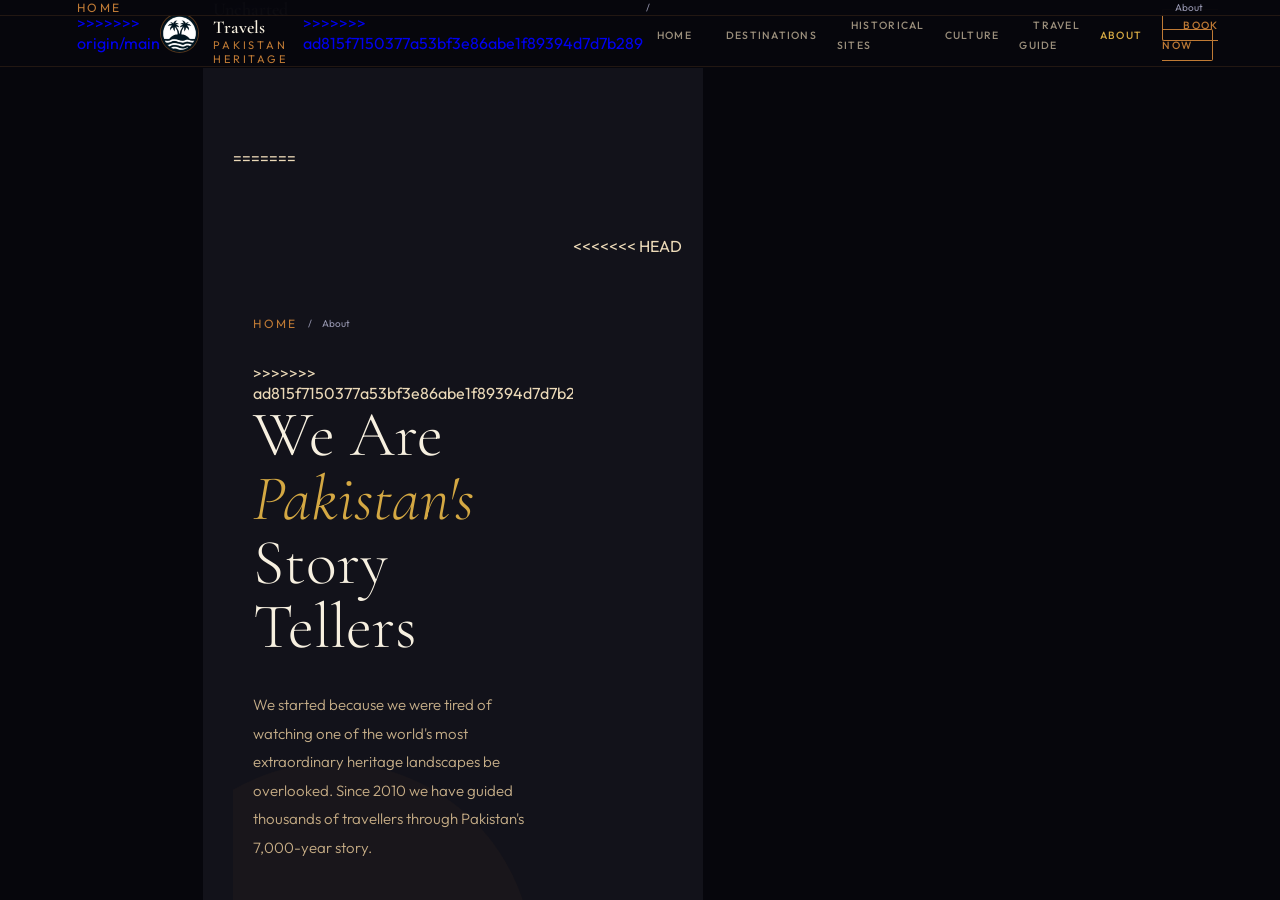
==== commit 5a418c56: "Merge remote README" ====
--- a/about.html
+++ b/about.html
@@ -3,7 +3,11 @@
 <head>
   <meta charset="UTF-8">
   <meta name="viewport" content="width=device-width, initial-scale=1.0">
+<<<<<<< HEAD
   <meta name="description" content="About Uncharted Travels — Pakistan's premier heritage travel company. Our story, our team, and our mission to share Pakistan's extraordinary history.">
+=======
+  <meta name="description" content="About Uncharted Travels — Pakistan's premier heritage travel company. Our story, our team, and our mission to share Pakistan's extraordinary history with the world.">
+>>>>>>> ad815f7150377a53bf3e86abe1f89394d7d7b289
   <title>About Us — Uncharted Travels Pakistan</title>
   <link rel="icon" href="htmlpictures/favicon-32x32.png">
   <link rel="preconnect" href="https://fonts.googleapis.com">
@@ -11,14 +15,257 @@
   <link rel="stylesheet" href="https://cdnjs.cloudflare.com/ajax/libs/font-awesome/6.0.0/css/all.min.css">
   <link rel="stylesheet" href="css/shared.css">
   <link rel="stylesheet" href="css/about.css">
+<<<<<<< HEAD
+=======
+  <style>
+    :root {
+      --void:#07070D;--stone:#12121A;--deep:#1C1C28;--slate:#252535;
+      --copper:#BF7A35;--gold:#D4A843;--rust:#A03820;
+      --parchment:#EBD9B8;--cream:#F7F0E0;--sand:#C8B08A;--mist:#9696AF;
+      --font-serif:'Cormorant Garamond',Georgia,serif;
+      --font-sans:'Outfit',sans-serif;
+    }
+    *,*::before,*::after{margin:0;padding:0;box-sizing:border-box;}
+    html{scroll-behavior:smooth;}
+    body{font-family:var(--font-sans);background:var(--void);color:var(--parchment);overflow-x:hidden;}
+<<<<<<< HEAD
+    body::before{content:'';position:fixed;inset:0;background-image:url("data:image/svg+xml,%3Csvg viewBox='0 0 256 256' xmlns='http://www.w3.org/2000/svg'%3E%3Cfilter id='noise'%3E%3CfeTurbulence type='fractalNoise' baseFrequency='0.9' numOctaves='4' stitchTiles='stitch'/%3E%3C/filter%3E%3Crect width='100%25' height='100%25' filter='url(%23noise)' opacity='0.04'/%3E%3C/svg%3E");pointer-events:none;z-index:200;opacity:0.2;}
+=======
+    body::before{content:'';position:fixed;inset:0;background-image:url("data:image/svg+xml,%3Csvg viewBox='0 0 256 256' xmlns='http://www.w3.org/2000/svg'%3E%3Cfilter id='noise'%3E%3CfeTurbulence type='fractalNoise' baseFrequency='0.9' numOctaves='4' stitchTiles='stitch'/%3E%3C/filter%3E%3Crect width='100%25' height='100%25' filter='url(%23noise)' opacity='0.04'/%3E%3C/svg%3E");pointer-events:none;z-index:9999;opacity:0.35;}
+>>>>>>> origin/main
+
+    /* NAV */
+    nav{position:fixed;top:0;left:0;right:0;z-index:500;display:flex;align-items:center;justify-content:space-between;padding:14px 6%;background:rgba(7,7,13,0.97);border-bottom:1px solid rgba(191,122,53,0.15);-webkit-backdrop-filter:blur(12px);backdrop-filter:blur(12px);}
+    .nav-brand{display:flex;align-items:center;gap:14px;text-decoration:none;}
+    .nav-brand img{width:40px;height:40px;border-radius:50%;object-fit:cover;border:1px solid rgba(191,122,53,0.4);}
+    .nav-brand-text .name{color:var(--cream);font-family:var(--font-serif);font-size:18px;font-weight:600;display:block;}
+<<<<<<< HEAD
+    .nav-brand-text .sub{color:var(--copper);font-size:11px;letter-spacing:0.25em;text-transform:uppercase;}
+    .nav-links{display:flex;list-style:none;gap:6px;align-items:center;}
+    .nav-links li a{color:rgba(235,217,184,0.88);text-decoration:none;font-size:12px;font-weight:500;letter-spacing:0.12em;text-transform:uppercase;padding:8px 14px;transition:all 0.3s;}
+=======
+    .nav-brand-text .sub{color:var(--copper);font-size:9px;letter-spacing:0.25em;text-transform:uppercase;}
+    .nav-links{display:flex;list-style:none;gap:6px;align-items:center;}
+    .nav-links li a{color:rgba(235,217,184,0.65);text-decoration:none;font-size:10.5px;font-weight:500;letter-spacing:0.12em;text-transform:uppercase;padding:8px 14px;transition:all 0.3s;}
+>>>>>>> origin/main
+    .nav-links li a:hover,.nav-links li a.active{color:var(--gold);}
+    .nav-links li a.btn-nav{border:1px solid var(--copper);color:var(--copper);padding:8px 20px;}
+    .nav-links li a.btn-nav:hover{background:var(--copper);color:var(--void);}
+
+    /* HERO — split layout */
+    .about-hero{min-height:100vh;display:grid;grid-template-columns:1fr 1fr;padding-top:68px;}
+    .hero-left{position:relative;display:flex;flex-direction:column;justify-content:center;padding:80px 6% 80px 6%;background:var(--stone);overflow:hidden;}
+    .hero-left::before{content:'';position:absolute;bottom:-100px;left:-100px;width:400px;height:400px;border-radius:50%;background:rgba(191,122,53,0.04);}
+    .hero-right{position:relative;overflow:hidden;}
+    .hero-right-bg{position:absolute;inset:0;background-image:linear-gradient(to right,rgba(18,18,26,0.6) 0%,transparent 50%),url('htmlpictures/Taxila-Sirkap-Gandhara-2.jpg');background-size:cover;background-position:center;}
+    .hero-right-overlay{position:absolute;inset:0;background:linear-gradient(to bottom,transparent 60%,rgba(7,7,13,0.8));}
+    .breadcrumb{display:flex;align-items:center;gap:10px;margin-bottom:32px;}
+<<<<<<< HEAD
+    .breadcrumb a{color:var(--copper);text-decoration:none;font-size:12px;letter-spacing:0.2em;text-transform:uppercase;}
+    .breadcrumb span{color:var(--mist);font-size:12px;}
+=======
+    .breadcrumb a{color:var(--copper);text-decoration:none;font-size:10px;letter-spacing:0.2em;text-transform:uppercase;}
+    .breadcrumb span{color:var(--mist);font-size:10px;}
+>>>>>>> origin/main
+    .about-hero h1{font-family:var(--font-serif);font-size:clamp(3rem,5vw,5.5rem);font-weight:300;line-height:1;color:var(--cream);margin-bottom:28px;}
+    .about-hero h1 em{font-style:italic;color:var(--gold);}
+    .about-hero p{font-size:15px;font-weight:300;color:var(--sand);line-height:1.9;max-width:480px;margin-bottom:40px;}
+    .founded-badge{display:inline-flex;align-items:center;gap:14px;padding:16px 24px;border:1px solid rgba(191,122,53,0.25);background:rgba(191,122,53,0.06);}
+    .founded-badge .year{font-family:var(--font-serif);font-size:2rem;font-weight:300;color:var(--gold);}
+    .founded-badge .text{font-size:11px;color:var(--sand);font-weight:300;line-height:1.4;}
+    /* Stats overlay on hero image */
+    .hero-stats-overlay{position:absolute;bottom:48px;left:40px;right:40px;z-index:3;display:grid;grid-template-columns:repeat(3,1fr);gap:2px;}
+    .hso-item{background:rgba(7,7,13,0.85);padding:20px 18px;border-top:2px solid rgba(191,122,53,0.3);}
+    .hso-num{font-family:var(--font-serif);font-size:2rem;font-weight:300;color:var(--gold);line-height:1;}
+<<<<<<< HEAD
+    .hso-label{font-size:11px;letter-spacing:0.2em;text-transform:uppercase;color:var(--mist);margin-top:4px;}
+=======
+    .hso-label{font-size:9px;letter-spacing:0.2em;text-transform:uppercase;color:var(--mist);margin-top:4px;}
+>>>>>>> origin/main
+
+    /* ORIGIN STORY */
+    .origin{padding:120px 6%;background:var(--void);display:grid;grid-template-columns:1fr 1.6fr;gap:100px;align-items:center;}
+    .origin-left .big-quote{font-family:var(--font-serif);font-size:clamp(1.6rem,3vw,2.4rem);font-style:italic;font-weight:300;color:var(--parchment);line-height:1.5;border-left:3px solid var(--copper);padding-left:32px;}
+    .origin-left .attribution{margin-top:24px;padding-left:32px;font-size:11px;color:var(--copper);letter-spacing:0.2em;text-transform:uppercase;}
+    .origin-right p{font-size:14px;line-height:2.1;color:var(--mist);font-weight:300;margin-bottom:20px;}
+    .origin-right p strong{color:var(--parchment);font-weight:500;}
+<<<<<<< HEAD
+    .section-label{font-size:11px;font-weight:600;letter-spacing:0.4em;text-transform:uppercase;color:var(--copper);margin-bottom:14px;}
+=======
+    .section-label{font-size:9px;font-weight:600;letter-spacing:0.4em;text-transform:uppercase;color:var(--copper);margin-bottom:14px;}
+>>>>>>> origin/main
+    .section-title{font-family:var(--font-serif);font-size:clamp(2rem,3.5vw,3rem);font-weight:300;line-height:1.1;color:var(--cream);margin-bottom:32px;}
+    .section-title em{font-style:italic;color:var(--gold);}
+    .divider{width:60px;height:2px;background:linear-gradient(90deg,var(--copper),transparent);margin:32px 0;}
+
+    /* VALUES */
+    .values{padding:100px 6%;background:var(--stone);}
+    .values-grid{display:grid;grid-template-columns:repeat(4,1fr);gap:2px;margin-top:60px;}
+    .value-item{padding:48px 32px;background:var(--deep);border-bottom:3px solid transparent;transition:all 0.4s;position:relative;}
+    .value-item:hover{border-bottom-color:var(--copper);}
+    .value-num{font-family:var(--font-serif);font-size:4rem;font-weight:300;color:rgba(191,122,53,0.1);line-height:1;margin-bottom:20px;}
+    .value-item h3{font-family:var(--font-serif);font-size:1.4rem;font-weight:400;color:var(--cream);margin-bottom:12px;}
+    .value-item p{font-size:13px;line-height:1.9;color:var(--mist);font-weight:300;}
+
+    /* TEAM */
+    .team{padding:100px 6%;background:var(--void);}
+    .team-grid{display:grid;grid-template-columns:repeat(4,1fr);gap:16px;margin-top:60px;}
+    .team-card{position:relative;overflow:hidden;border-radius:3px;cursor:default;}
+    .team-photo{aspect-ratio:3/4;background:var(--deep);display:flex;align-items:flex-end;justify-content:center;padding-bottom:0;overflow:hidden;position:relative;}
+    .team-photo-bg{position:absolute;inset:0;background-size:cover;background-position:center top;transition:transform 0.6s ease;}
+    .team-card:hover .team-photo-bg{transform:scale(1.04);}
+    .team-photo-initial{position:absolute;top:50%;left:50%;transform:translate(-50%,-50%);font-family:var(--font-serif);font-size:5rem;font-weight:300;color:rgba(191,122,53,0.2);z-index:0;}
+    .team-photo::after{content:'';position:absolute;inset:0;background:linear-gradient(to top,rgba(7,7,13,0.92) 0%,transparent 60%);z-index:1;}
+    .team-info{position:absolute;bottom:0;left:0;right:0;z-index:2;padding:24px 20px;}
+    .team-name{font-family:var(--font-serif);font-size:1.3rem;font-weight:400;color:var(--cream);margin-bottom:4px;}
+<<<<<<< HEAD
+    .team-role{font-size:12px;letter-spacing:0.15em;text-transform:uppercase;color:var(--copper);margin-bottom:8px;}
+=======
+    .team-role{font-size:10px;letter-spacing:0.15em;text-transform:uppercase;color:var(--copper);margin-bottom:8px;}
+>>>>>>> origin/main
+    .team-bio{font-size:11px;color:var(--mist);font-weight:300;line-height:1.6;opacity:0;transform:translateY(8px);transition:all 0.4s;}
+    .team-card:hover .team-bio{opacity:1;transform:translateY(0);}
+
+    /* MILESTONES */
+    .milestones{padding:100px 6%;background:var(--stone);position:relative;overflow:hidden;}
+    .milestones::before{content:'';position:absolute;left:50%;top:160px;bottom:60px;width:1px;background:linear-gradient(var(--copper),rgba(191,122,53,0.1));}
+    .milestone-list{max-width:900px;margin:60px auto 0;display:flex;flex-direction:column;gap:0;}
+    .milestone{display:grid;grid-template-columns:1fr 60px 1fr;align-items:start;gap:0;}
+    .milestone:nth-child(odd) .ml-content{text-align:right;padding-right:50px;}
+    .milestone:nth-child(odd) .ml-empty{order:2;}
+    .milestone:nth-child(even) .ml-content{padding-left:50px;grid-column:3;}
+    .milestone:nth-child(even) .ml-dot-col{grid-column:2;}
+    .milestone:nth-child(even) .ml-empty{grid-column:1;grid-row:1;}
+    .ml-dot-col{display:flex;justify-content:center;padding-top:6px;position:relative;z-index:2;}
+    .ml-dot{width:14px;height:14px;border-radius:50%;background:var(--copper);border:3px solid var(--stone);outline:3px solid rgba(191,122,53,0.3);}
+    .ml-content{padding-bottom:48px;}
+    .ml-year{font-family:var(--font-serif);font-size:1.3rem;font-weight:300;color:var(--gold);margin-bottom:6px;}
+    .ml-title{font-family:var(--font-serif);font-size:1.2rem;font-weight:400;color:var(--cream);margin-bottom:8px;}
+    .ml-desc{font-size:12px;line-height:1.8;color:var(--mist);font-weight:300;}
+    /* PARTNERS */
+    .partners{padding:80px 6%;background:var(--deep);text-align:center;}
+    .partners h3{font-family:var(--font-serif);font-size:1.2rem;font-weight:300;color:var(--mist);letter-spacing:0.1em;margin-bottom:48px;}
+    .partners-row{display:flex;justify-content:center;align-items:center;gap:48px;flex-wrap:wrap;}
+<<<<<<< HEAD
+    .partner-badge{padding:16px 32px;border:1px solid rgba(191,122,53,0.35);color:rgba(235,217,184,0.82);font-size:12px;font-weight:500;letter-spacing:0.15em;text-transform:uppercase;transition:all 0.3s;}
+=======
+    .partner-badge{padding:16px 32px;border:1px solid rgba(191,122,53,0.15);color:rgba(235,217,184,0.4);font-size:12px;font-weight:500;letter-spacing:0.15em;text-transform:uppercase;transition:all 0.3s;}
+>>>>>>> origin/main
+    .partner-badge:hover{border-color:rgba(191,122,53,0.4);color:var(--sand);}
+
+    /* AWARDS */
+    .awards{padding:80px 6%;background:var(--stone);}
+    .awards-grid{display:grid;grid-template-columns:repeat(4,1fr);gap:16px;margin-top:50px;}
+    .award-item{padding:32px 24px;background:var(--deep);text-align:center;border-top:2px solid rgba(191,122,53,0.12);transition:all 0.4s;}
+    .award-item:hover{border-top-color:var(--gold);}
+    .award-icon{font-size:2rem;margin-bottom:14px;display:block;}
+    .award-title{font-family:var(--font-serif);font-size:1.1rem;font-weight:400;color:var(--cream);margin-bottom:6px;}
+<<<<<<< HEAD
+    .award-org{font-size:12px;letter-spacing:0.15em;text-transform:uppercase;color:var(--copper);margin-bottom:8px;}
+=======
+    .award-org{font-size:10px;letter-spacing:0.15em;text-transform:uppercase;color:var(--copper);margin-bottom:8px;}
+>>>>>>> origin/main
+    .award-year{font-size:11px;color:var(--mist);}
+
+    /* PROMISE */
+    .promise{padding:120px 6%;background:var(--void);display:grid;grid-template-columns:1fr 1fr;gap:80px;align-items:center;}
+    .promise-text h2{font-family:var(--font-serif);font-size:clamp(2.5rem,4vw,3.8rem);font-weight:300;color:var(--cream);line-height:1.1;margin-bottom:28px;}
+    .promise-text h2 em{font-style:italic;color:var(--gold);}
+    .promise-text p{font-size:14px;line-height:2.0;color:var(--mist);font-weight:300;margin-bottom:16px;}
+    .promise-text p strong{color:var(--parchment);font-weight:500;}
+    .promise-list{list-style:none;margin-top:28px;display:flex;flex-direction:column;gap:14px;}
+    .promise-list li{display:flex;align-items:flex-start;gap:16px;font-size:13px;color:var(--sand);font-weight:300;line-height:1.7;}
+    .promise-list li .pi{width:28px;height:28px;border-radius:50%;background:rgba(191,122,53,0.15);border:1px solid rgba(191,122,53,0.3);display:flex;align-items:center;justify-content:center;flex-shrink:0;color:var(--copper);font-size:11px;margin-top:1px;}
+    .promise-visual{position:relative;}
+    .pv-main{aspect-ratio:4/5;border-radius:3px;overflow:hidden;background:var(--stone);}
+    .pv-main img{width:100%;height:100%;object-fit:cover;}
+    .pv-main-placeholder{width:100%;height:100%;display:flex;align-items:center;justify-content:center;font-size:6rem;}
+    .pv-card{position:absolute;bottom:-28px;right:-28px;width:180px;background:var(--copper);padding:24px 20px;}
+    .pv-card .big{font-family:var(--font-serif);font-size:3rem;font-weight:300;color:var(--void);line-height:1;}
+    .pv-card .small{font-size:10px;color:rgba(7,7,13,0.7);letter-spacing:0.15em;text-transform:uppercase;margin-top:4px;}
+
+    /* CTA */
+    .about-cta{background:linear-gradient(135deg,var(--rust) 0%,#3A1008 100%);padding:100px 6%;text-align:center;}
+    .about-cta h2{font-family:var(--font-serif);font-size:clamp(2.5rem,5vw,5rem);font-weight:300;color:var(--cream);line-height:1;margin-bottom:20px;}
+    .about-cta h2 em{font-style:italic;color:var(--gold);}
+    .about-cta p{font-size:15px;font-weight:300;color:rgba(235,217,184,0.7);max-width:520px;margin:0 auto 44px;line-height:1.8;}
+    .cta-actions{display:flex;gap:16px;justify-content:center;flex-wrap:wrap;}
+    .btn-primary{display:inline-flex;align-items:center;gap:10px;padding:16px 40px;background:var(--gold);color:var(--void);font-family:var(--font-sans);font-size:11px;font-weight:600;letter-spacing:0.15em;text-transform:uppercase;text-decoration:none;border-radius:1px;transition:all 0.4s;}
+    .btn-primary:hover{background:var(--cream);transform:translateY(-2px);}
+    .btn-ghost{display:inline-flex;align-items:center;gap:10px;padding:15px 40px;border:1px solid rgba(235,217,184,0.3);color:var(--parchment);font-size:11px;font-weight:500;letter-spacing:0.15em;text-transform:uppercase;text-decoration:none;border-radius:1px;transition:all 0.4s;}
+    .btn-ghost:hover{border-color:var(--gold);color:var(--gold);}
+
+    /* FOOTER */
+    footer{background:var(--void);padding:80px 6% 32px;border-top:1px solid rgba(191,122,53,0.12);}
+    .footer-top{display:grid;grid-template-columns:2.5fr 1fr 1fr 1fr;gap:60px;margin-bottom:60px;}
+    .footer-brand-col h3{font-family:var(--font-serif);font-size:1.8rem;font-weight:400;color:var(--cream);margin-bottom:8px;}
+<<<<<<< HEAD
+    .footer-brand-col .tagline{font-size:11px;letter-spacing:0.25em;text-transform:uppercase;color:var(--copper);margin-bottom:16px;}
+=======
+    .footer-brand-col .tagline{font-size:10px;letter-spacing:0.25em;text-transform:uppercase;color:var(--copper);margin-bottom:16px;}
+>>>>>>> origin/main
+    .footer-brand-col p{font-size:13px;line-height:1.9;color:var(--mist);font-weight:300;max-width:270px;}
+    .footer-socials{display:flex;gap:12px;margin-top:24px;}
+    .footer-socials a{width:38px;height:38px;border:1px solid rgba(191,122,53,0.2);border-radius:50%;display:flex;align-items:center;justify-content:center;color:var(--mist);font-size:14px;text-decoration:none;transition:all 0.3s;}
+    .footer-socials a:hover{border-color:var(--copper);color:var(--copper);}
+<<<<<<< HEAD
+    .footer-col h4{font-size:11px;font-weight:600;letter-spacing:0.3em;text-transform:uppercase;color:var(--copper);margin-bottom:22px;}
+=======
+    .footer-col h4{font-size:9px;font-weight:600;letter-spacing:0.3em;text-transform:uppercase;color:var(--copper);margin-bottom:22px;}
+>>>>>>> origin/main
+    .footer-col ul{list-style:none;}
+    .footer-col ul li{margin-bottom:10px;}
+    .footer-col ul li a{color:var(--mist);text-decoration:none;font-size:13px;font-weight:300;transition:color 0.3s;display:flex;align-items:center;gap:8px;}
+    .footer-col ul li a:hover{color:var(--gold);}
+    .footer-bottom{border-top:1px solid rgba(255,255,255,0.05);padding-top:28px;display:flex;justify-content:space-between;align-items:center;}
+<<<<<<< HEAD
+    .footer-bottom p{font-size:12px;color:rgba(160,160,185,0.9);}
+=======
+    .footer-bottom p{font-size:11px;color:rgba(122,122,144,0.5);}
+>>>>>>> origin/main
+    .footer-bottom a{color:var(--copper);text-decoration:none;}
+
+    .reveal{opacity:0;transform:translateY(28px);transition:opacity 0.8s ease,transform 0.8s ease;}
+    .reveal.visible{opacity:1;transform:translateY(0);}
+
+<<<<<<< HEAD
+    @media(max-width:1024px){.about-hero{grid-template-columns:1fr;min-height:0;}.hero-right{min-height:400px;}.values-grid{grid-template-columns:1fr 1fr;}.team-grid{grid-template-columns:1fr 1fr;}.awards-grid{grid-template-columns:1fr 1fr;}.origin{grid-template-columns:1fr;gap:40px;}.promise{grid-template-columns:1fr;}.footer-top{grid-template-columns:1fr 1fr;}}
+    @media(max-width:768px){.nav-links{display:none;}.values-grid{grid-template-columns:1fr;}.team-grid{grid-template-columns:1fr 1fr;}.milestones::before{left:30px;}.milestone{grid-template-columns:30px 1fr;}.milestone:nth-child(odd) .ml-content{text-align:left;padding-right:0;padding-left:24px;grid-column:2;}.milestone:nth-child(even) .ml-content{padding-left:24px;grid-column:2;}.milestone:nth-child(even) .ml-empty{display:none;}.ml-empty{display:none;}.awards-grid{grid-template-columns:1fr 1fr;}.footer-top{grid-template-columns:1fr;}.footer-bottom{flex-direction:column;gap:12px;}.pv-card{display:none;}}
+=======
+    @media(max-width:1000px){.about-hero{grid-template-columns:1fr;min-height:0;}.hero-right{min-height:400px;}.values-grid{grid-template-columns:1fr 1fr;}.team-grid{grid-template-columns:1fr 1fr;}.awards-grid{grid-template-columns:1fr 1fr;}.origin{grid-template-columns:1fr;gap:40px;}.promise{grid-template-columns:1fr;}.footer-top{grid-template-columns:1fr 1fr;}}
+    @media(max-width:700px){.nav-links{display:none;}.values-grid{grid-template-columns:1fr;}.team-grid{grid-template-columns:1fr 1fr;}.milestones::before{left:30px;}.milestone{grid-template-columns:30px 1fr;}.milestone:nth-child(odd) .ml-content{text-align:left;padding-right:0;padding-left:24px;grid-column:2;}.milestone:nth-child(even) .ml-content{padding-left:24px;grid-column:2;}.milestone:nth-child(even) .ml-empty{display:none;}.ml-empty{display:none;}.awards-grid{grid-template-columns:1fr 1fr;}.footer-top{grid-template-columns:1fr;}.footer-bottom{flex-direction:column;gap:12px;}.pv-card{display:none;}}
+>>>>>>> origin/main
+
+    /* ── A11Y: skip link & focus ── */
+    .skip-link{position:absolute;top:-100px;left:12px;z-index:9999;padding:10px 20px;
+      background:var(--copper,#BF7A35);color:var(--void,#07070D);font-size:14px;
+      font-weight:600;border-radius:2px;text-decoration:none;transition:top .2s;}
+    .skip-link:focus{top:12px;}
+    *:focus-visible{outline:2px solid var(--copper,#BF7A35);outline-offset:3px;border-radius:2px;}
+  </style>
+>>>>>>> ad815f7150377a53bf3e86abe1f89394d7d7b289
 </head>
 <body>
   <a class="skip-link" href="#main-content">Skip to main content</a>
 
+<<<<<<< HEAD
   <nav aria-label="Main navigation" id="mainNav">
     <a href="index.html" class="nav-brand">
       <img src="htmlpictures/Logo1.png" alt="Uncharted Travels logo">
       <div class="nav-brand-text"><span class="name">Uncharted Travels</span><span class="sub">Pakistan Heritage</span></div>
+=======
+<<<<<<< HEAD
+  <nav aria-label="Main navigation" id="mainNav">
+=======
+  <nav aria-label="Main navigation">
+>>>>>>> origin/main
+    <a href="index.html" class="nav-brand">
+      <img src="htmlpictures/Logo1.png" alt="Uncharted Travels logo">
+      <div class="nav-brand-text">
+        <span class="name">Uncharted Travels</span>
+        <span class="sub">Pakistan Heritage</span>
+      </div>
+>>>>>>> ad815f7150377a53bf3e86abe1f89394d7d7b289
     </a>
     <ul class="nav-links" id="navLinks">
       <li><a href="index.html">Home</a></li>
@@ -32,6 +279,7 @@
     <button id="hamburger" aria-label="Open navigation menu" aria-controls="navLinks" aria-expanded="false"><i class="fas fa-bars" aria-hidden="true"></i></button>
   </nav>
 
+<<<<<<< HEAD
   <!-- ABOUT HERO — split layout, NO .page-hero, padding-top via CSS -->
   <div class="about-hero">
     <div class="hero-left">
@@ -39,6 +287,15 @@
         <a href="index.html">Home</a><span aria-hidden="true">/</span>
         <span class="breadcrumb-current" aria-current="page">About</span>
       </nav>
+=======
+  <!-- HERO -->
+  <div class="about-hero">
+    <div class="hero-left">
+      <div class="breadcrumb">
+        <a href="index.html">Home</a><span>/</span>
+        <span class="breadcrumb-current">About</span>
+      </div>
+>>>>>>> ad815f7150377a53bf3e86abe1f89394d7d7b289
       <h1>We Are<br><em>Pakistan's</em><br>Story Tellers</h1>
       <p>We started because we were tired of watching one of the world's most extraordinary heritage landscapes be overlooked. Since 2010 we have guided thousands of travellers through Pakistan's 7,000-year story.</p>
       <div class="founded-badge">
@@ -46,6 +303,7 @@
         <span class="text">Founded in Islamabad<br>by heritage enthusiasts</span>
       </div>
     </div>
+<<<<<<< HEAD
     <div class="hero-right" aria-hidden="true">
       <div class="hero-right-bg"></div>
       <div class="hero-right-overlay"></div>
@@ -53,18 +311,42 @@
         <div class="hso-item"><div class="hso-num">15+</div><div class="hso-label">Years Operating</div></div>
         <div class="hso-item"><div class="hso-num">8,000+</div><div class="hso-label">Travellers Guided</div></div>
         <div class="hso-item"><div class="hso-num">50+</div><div class="hso-label">Heritage Routes</div></div>
+=======
+    <div class="hero-right">
+      <div class="hero-right-bg"></div>
+      <div class="hero-right-overlay"></div>
+      <div class="hero-stats-overlay">
+        <div class="hso-item">
+          <div class="hso-num">15+</div>
+          <div class="hso-label">Years Operating</div>
+        </div>
+        <div class="hso-item">
+          <div class="hso-num">8,000+</div>
+          <div class="hso-label">Travellers Guided</div>
+        </div>
+        <div class="hso-item">
+          <div class="hso-num">50+</div>
+          <div class="hso-label">Heritage Routes</div>
+        </div>
+>>>>>>> ad815f7150377a53bf3e86abe1f89394d7d7b289
       </div>
     </div>
   </div>
 
+<<<<<<< HEAD
   <main id="main-content">
 
   <!-- ORIGIN STORY -->
+=======
+  <!-- ORIGIN STORY -->
+  <main id="main-content">
+>>>>>>> ad815f7150377a53bf3e86abe1f89394d7d7b289
   <section class="origin">
     <div class="reveal">
       <div class="big-quote">"Pakistan has more history per square kilometre than almost anywhere on Earth — and almost no one outside the country knows it."</div>
       <div class="attribution">— Founder's Note, 2010</div>
     </div>
+<<<<<<< HEAD
     <div class="reveal reveal-delay-1">
       <p class="section-label">Our Story</p>
       <h2 class="section-title">How We<br><em>Began</em></h2>
@@ -72,11 +354,21 @@
       <p>The country held six UNESCO World Heritage Sites, one of the world's oldest urban civilisations, the finest Mughal architecture outside the Taj Mahal, and a Buddhist heritage of staggering depth — yet international tourism to historical sites was negligible.</p>
       <div class="divider"></div>
       <p>We began with a single Taxila day tour for a group of foreign diplomats based in Islamabad. Word spread. Within two years we were operating full heritage circuits across Punjab, KPK, and Sindh. Today we are Pakistan's most comprehensive heritage travel company.</p>
+=======
+    <div class="reveal">
+      <p class="section-label">Our Story</p>
+      <h2 class="section-title">How We<br><em>Began</em></h2>
+      <p>Uncharted Travels was founded in 2010 by a group of Lahore-based historians, archaeologists, and travel professionals who shared a single frustration: <strong>Pakistan's remarkable heritage was invisible to the world</strong>.</p>
+      <p>The country held six UNESCO World Heritage Sites, one of the world's oldest urban civilisations, the finest Mughal architecture outside the Taj Mahal, and a Buddhist heritage of staggering depth — yet international tourism to historical sites was negligible. Most visitors who came were trekkers heading for the mountains, unaware that the ruins beneath them were equally extraordinary.</p>
+      <div class="divider"></div>
+      <p>We began with a single Taxila day tour for a group of foreign diplomats based in Islamabad. Word spread. Within two years we were operating full heritage circuits across Punjab, KPK, and Sindh. Today we are Pakistan's most comprehensive heritage travel company — still based in Islamabad, still led by people who have spent their lives studying these landscapes.</p>
+>>>>>>> ad815f7150377a53bf3e86abe1f89394d7d7b289
     </div>
   </section>
 
   <!-- VALUES -->
   <section class="values">
+<<<<<<< HEAD
     <div class="reveal">
       <p class="section-label">What Guides Us</p>
       <h2 class="section-title">Four Core<br><em>Values</em></h2>
@@ -86,11 +378,39 @@
       <div class="value-item"><div class="value-num">02</div><h3>Deep Respect</h3><p>We operate in places of profound spiritual and cultural significance. We teach our guests to be respectful guests, not just visitors.</p></div>
       <div class="value-item"><div class="value-num">03</div><h3>Community First</h3><p>Seventy per cent of our team comes from the communities surrounding the sites we visit. Local expertise is the heart of everything we do.</p></div>
       <div class="value-item"><div class="value-num">04</div><h3>Conservation Partnership</h3><p>We contribute a portion of every booking to conservation projects at the sites we operate in. Heritage tourism should protect, not erode.</p></div>
+=======
+    <div class="reveal section-center">
+      <p class="section-label">What We Stand For</p>
+      <h2 class="section-title">Our Four<br><em>Commitments</em></h2>
+    </div>
+    <div class="values-grid reveal">
+      <div class="value-item">
+        <div class="value-num">01</div>
+        <h3>Scholarly Depth</h3>
+        <p>Every guide on every tour has specialist knowledge of the site they are presenting. We work with archaeologists, historians, and published researchers. We never repeat myths. We tell you what the evidence says.</p>
+      </div>
+      <div class="value-item">
+        <div class="value-num">02</div>
+        <h3>Honest Safety Guidance</h3>
+        <p>We do not minimise risks to sell tours, nor exaggerate them to justify premium prices. We give you an accurate picture of each region's conditions and only operate where we are genuinely confident in your safety.</p>
+      </div>
+      <div class="value-item">
+        <div class="value-num">03</div>
+        <h3>Local Partnership</h3>
+        <p>Over 80% of what you spend with us stays in Pakistan — with local drivers, local restaurants, locally-owned guesthouses, and local artisans. We actively avoid the international hotel chains that extract value from communities.</p>
+      </div>
+      <div class="value-item">
+        <div class="value-num">04</div>
+        <h3>Heritage Preservation</h3>
+        <p>We contribute 5% of all heritage tour profits to the Aga Khan Cultural Service Pakistan and the Taxila Institute of Asian Civilizations — both working to preserve the sites we depend on.</p>
+      </div>
+>>>>>>> ad815f7150377a53bf3e86abe1f89394d7d7b289
     </div>
   </section>
 
   <!-- TEAM -->
   <section class="team">
+<<<<<<< HEAD
     <div class="reveal">
       <p class="section-label">The People Behind the Journeys</p>
       <h2 class="section-title">Our<br><em>Team</em></h2>
@@ -126,6 +446,51 @@
           <div class="team-name">Omar Baloch</div>
           <div class="team-role">Head Guide — Southern Pakistan</div>
           <div class="team-bio">Born in Larkana, thirty years guiding at Mohenjo-daro and Makli. Speaks five languages.</div>
+=======
+    <div class="reveal section-center">
+      <p class="section-label">The People</p>
+      <h2 class="section-title">Meet the<br><em>Team</em></h2>
+    </div>
+    <div class="team-grid reveal">
+      <div class="team-card">
+        <div class="team-photo" class="team-bg-1">
+          <div class="team-photo-initial">A</div>
+          <div class="team-info">
+            <div class="team-name">Ahmed Raza</div>
+            <div class="team-role">Founder & Lead Historian</div>
+            <div class="team-bio">MA Archaeology, Quaid-i-Azam University. 20 years studying Gandhara Buddhist sites. Author of "Taxila: Layers of Civilisation" (2018).</div>
+          </div>
+        </div>
+      </div>
+      <div class="team-card">
+        <div class="team-photo" class="team-bg-2">
+          <div class="team-photo-initial">S</div>
+          <div class="team-info">
+            <div class="team-name">Sana Mirza</div>
+            <div class="team-role">Director of Operations</div>
+            <div class="team-bio">Former PTDC heritage programme manager. Specialist in Sindh archaeological sites. 15 years of field experience from Mohenjo-daro to Makli.</div>
+          </div>
+        </div>
+      </div>
+      <div class="team-card">
+        <div class="team-photo" class="team-bg-3">
+          <div class="team-photo-initial">K</div>
+          <div class="team-info">
+            <div class="team-name">Kamran Shah</div>
+            <div class="team-role">Head Guide — Mughal Heritage</div>
+            <div class="team-bio">Lahori born and bred, with a PhD in Mughal architectural history. Has led over 600 tours of Lahore's Walled City. Speaks five languages.</div>
+          </div>
+        </div>
+      </div>
+      <div class="team-card">
+        <div class="team-photo" class="team-bg-4">
+          <div class="team-photo-initial">F</div>
+          <div class="team-info">
+            <div class="team-name">Fatima Khan</div>
+            <div class="team-role">Cultural Research Director</div>
+            <div class="team-bio">Anthropologist specialising in KPK tribal cultures and Kalash traditions. Fluent in Pashto, Khowar, and Burushaski. Co-authored AKCS cultural guides.</div>
+          </div>
+>>>>>>> ad815f7150377a53bf3e86abe1f89394d7d7b289
         </div>
       </div>
     </div>
@@ -133,6 +498,7 @@
 
   <!-- MILESTONES -->
   <section class="milestones">
+<<<<<<< HEAD
     <div class="reveal">
       <p class="section-label">Company Timeline</p>
       <h2 class="section-title">Our<br><em>Milestones</em></h2>
@@ -144,10 +510,81 @@
       <div class="milestone"><div class="ml-empty"></div><div class="ml-dot-col"><div class="ml-dot"></div></div><div class="ml-content"><div class="ml-year">2019</div><div class="ml-title">All-Pakistan UNESCO Circuit</div><div class="ml-desc">Became the first operator to offer a single journey visiting all six of Pakistan's UNESCO World Heritage Sites.</div></div></div>
       <div class="milestone"><div class="ml-content"><div class="ml-year">2022</div><div class="ml-title">Gilgit-Baltistan Expansion</div><div class="ml-desc">Added Hunza, Baltit Fort, Chilas Rock Art, and the full Karakoram Highway to our programme.</div></div><div class="ml-dot-col"><div class="ml-dot"></div></div><div class="ml-empty"></div></div>
       <div class="milestone"><div class="ml-empty"></div><div class="ml-dot-col"><div class="ml-dot ml-dot-gold"></div></div><div class="ml-content"><div class="ml-year">2025</div><div class="ml-title">8,000 Travellers Milestone</div><div class="ml-desc">Reached 8,000 guided travellers from 60+ countries. Still growing, still based in Islamabad, still passionate about Pakistan's story.</div></div></div>
+=======
+    <div class="reveal section-center-full">
+      <p class="section-label">Our Journey</p>
+      <h2 class="section-title">Fifteen Years of<br><em>Milestones</em></h2>
+    </div>
+    <div class="milestone-list reveal">
+      <div class="milestone">
+        <div class="ml-content">
+          <div class="ml-year">2010</div>
+          <div class="ml-title">Founded in Islamabad</div>
+          <div class="ml-desc">First Taxila heritage day tour for a group of 12 foreign diplomats. Zero marketing. All word-of-mouth.</div>
+        </div>
+        <div class="ml-dot-col"><div class="ml-dot"></div></div>
+        <div class="ml-empty"></div>
+      </div>
+      <div class="milestone">
+        <div class="ml-empty"></div>
+        <div class="ml-dot-col"><div class="ml-dot"></div></div>
+        <div class="ml-content">
+          <div class="ml-year">2012</div>
+          <div class="ml-title">First Multi-Province Circuit</div>
+          <div class="ml-desc">Launched the Punjab–Sindh Heritage Circuit — the first tour to combine Taxila, Lahore, Mohenjo-daro and Makli in one itinerary.</div>
+        </div>
+      </div>
+      <div class="milestone">
+        <div class="ml-content">
+          <div class="ml-year">2014</div>
+          <div class="ml-title">All Six UNESCO Sites Covered</div>
+          <div class="ml-desc">Became the first tour operator to run a programme visiting all six of Pakistan's UNESCO World Heritage Sites. Sold out within three weeks of launch.</div>
+        </div>
+        <div class="ml-dot-col"><div class="ml-dot"></div></div>
+        <div class="ml-empty"></div>
+      </div>
+      <div class="milestone">
+        <div class="ml-empty"></div>
+        <div class="ml-dot-col"><div class="ml-dot"></div></div>
+        <div class="ml-content">
+          <div class="ml-year">2017</div>
+          <div class="ml-title">Gandhara Buddhist Trail Launch</div>
+          <div class="ml-desc">Partnered with the Taxila Institute of Asian Civilizations to create the most academically rigorous Buddhist heritage tour in Pakistan.</div>
+        </div>
+      </div>
+      <div class="milestone">
+        <div class="ml-content">
+          <div class="ml-year">2019</div>
+          <div class="ml-title">1,000th International Guest</div>
+          <div class="ml-desc">Welcomed our 1,000th international traveller — a retired schoolteacher from Oslo who had dreamed of seeing Mohenjo-daro for forty years.</div>
+        </div>
+        <div class="ml-dot-col"><div class="ml-dot"></div></div>
+        <div class="ml-empty"></div>
+      </div>
+      <div class="milestone">
+        <div class="ml-empty"></div>
+        <div class="ml-dot-col"><div class="ml-dot"></div></div>
+        <div class="ml-content">
+          <div class="ml-year">2022</div>
+          <div class="ml-title">KKH Silk Road Programme</div>
+          <div class="ml-desc">Launched the full Karakoram Highway Silk Road tour — Islamabad to Khunjerab Pass — with accompanying historian and dedicated archaeology stopovers.</div>
+        </div>
+      </div>
+      <div class="milestone">
+        <div class="ml-content">
+          <div class="ml-year">2025</div>
+          <div class="ml-title">8,000+ Guests · Growing</div>
+          <div class="ml-desc">Over eight thousand travellers guided across Pakistan's historical landscape. Now operating 50+ distinct heritage routes across all five provinces and territories.</div>
+        </div>
+        <div class="ml-dot-col"><div class="ml-dot ml-dot-gold"></div></div>
+        <div class="ml-empty"></div>
+      </div>
+>>>>>>> ad815f7150377a53bf3e86abe1f89394d7d7b289
     </div>
   </section>
 
   <!-- PARTNERS -->
+<<<<<<< HEAD
   <section class="partners">
     <h3>Recognised & Partnered With</h3>
     <div class="partners-row">
@@ -156,11 +593,23 @@
       <div class="partner-badge">Aga Khan Trust for Culture</div>
       <div class="partner-badge">Taxila Museum</div>
       <div class="partner-badge">Department of Archaeology</div>
+=======
+  <section class="partners reveal">
+    <h3>Trusted Partners & Affiliations</h3>
+    <div class="partners-row">
+      <div class="partner-badge">UNESCO Pakistan</div>
+      <div class="partner-badge">Aga Khan Cultural Service</div>
+      <div class="partner-badge">PTDC</div>
+      <div class="partner-badge">Taxila Institute of Asian Civilizations</div>
+      <div class="partner-badge">Pakistan Tourism Authority</div>
+      <div class="partner-badge">British Council Pakistan</div>
+>>>>>>> ad815f7150377a53bf3e86abe1f89394d7d7b289
     </div>
   </section>
 
   <!-- AWARDS -->
   <section class="awards">
+<<<<<<< HEAD
     <div class="reveal">
       <p class="section-label">Recognition</p>
       <h2 class="section-title">Awards &<br><em>Recognition</em></h2>
@@ -192,10 +641,67 @@
         <img src="htmlpictures/Taxila Museum 1.jpg" alt="Taxila Museum artifacts — Gandhara Buddhist sculpture collection">
       </div>
       <div class="pv-card"><div class="big">15</div><div class="small">Years of Excellence</div></div>
+=======
+    <div class="reveal section-center-full">
+      <p class="section-label">Recognition</p>
+      <h2 class="section-title">Awards &<br><em>Accolades</em></h2>
+    </div>
+    <div class="awards-grid reveal">
+      <div class="award-item">
+        <span class="award-icon">🏆</span>
+        <div class="award-title">Best Heritage Tour Operator</div>
+        <div class="award-org">Pakistan Tourism Authority</div>
+        <div class="award-year">2023 · 2021 · 2019</div>
+      </div>
+      <div class="award-item">
+        <span class="award-icon">⭐</span>
+        <div class="award-title">Travellers' Choice Award</div>
+        <div class="award-org">TripAdvisor</div>
+        <div class="award-year">5 Consecutive Years</div>
+      </div>
+      <div class="award-item">
+        <span class="award-icon">🌍</span>
+        <div class="award-title">Responsible Tourism Award</div>
+        <div class="award-org">UNWTO South Asia</div>
+        <div class="award-year">2022</div>
+      </div>
+      <div class="award-item">
+        <span class="award-icon">📚</span>
+        <div class="award-title">Cultural Heritage Leadership</div>
+        <div class="award-org">Aga Khan Trust for Culture</div>
+        <div class="award-year">2020</div>
+      </div>
+    </div>
+  </section>
+
+  <!-- OUR PROMISE -->
+  <section class="promise">
+    <div class="promise-text reveal">
+      <p class="section-label">Our Guarantee</p>
+      <h2>A Promise<br><em>We Keep</em></h2>
+      <p>Every itinerary we build is one we would take ourselves. We have walked every route, entered every site, eaten in every recommended restaurant, and slept in every suggested guesthouse. Nothing goes on our programmes that we haven't personally verified.</p>
+      <ul class="promise-list">
+        <li><span class="pi"><i class="fas fa-check" aria-hidden="true"></i></span>If a site is temporarily closed, we substitute an equivalent experience — no charge.</li>
+        <li><span class="pi"><i class="fas fa-check" aria-hidden="true"></i></span>If your guide doesn't meet our standard, we refund the guide fee in full.</li>
+        <li><span class="pi"><i class="fas fa-check" aria-hidden="true"></i></span>24/7 emergency contact throughout your journey — a real person, not an answering service.</li>
+        <li><span class="pi"><i class="fas fa-check" aria-hidden="true"></i></span>Full transparency on all costs before booking. No hidden fees. No surprises.</li>
+        <li><span class="pi"><i class="fas fa-check" aria-hidden="true"></i></span>We assist with visa applications, NOC permits, and all paperwork at no extra charge.</li>
+      </ul>
+    </div>
+    <div class="promise-visual reveal">
+      <div class="pv-main">
+        <img src="htmlpictures/Jaulian-Monastery.png" alt="Jaulian Monastery, Taxila" class="img-cover">
+      </div>
+      <div class="pv-card">
+        <div class="big">98%</div>
+        <div class="small">Guest satisfaction rate</div>
+      </div>
+>>>>>>> ad815f7150377a53bf3e86abe1f89394d7d7b289
     </div>
   </section>
 
   <!-- CTA -->
+<<<<<<< HEAD
   <section class="about-cta">
     <h2>Ready to Begin Your<br><em>Pakistan Journey?</em></h2>
     <p>Tell us what you're dreaming of. Our team will build you an itinerary unlike anything you've experienced before.</p>
@@ -207,12 +713,29 @@
 
   </main>
 
+=======
+  <section class="about-cta reveal">
+    <h2>Let's Explore<br><em>Together</em></h2>
+    <p>Whether you have two weeks or two months, a specific site in mind or an open curiosity — we will build you the Pakistan journey of a lifetime.</p>
+    <div class="cta-actions">
+      <a href="contact.html" class="btn-primary">Start Planning <i class="fas fa-arrow-right" aria-hidden="true"></i></a>
+      <a href="historical-sites.html" class="btn-ghost">See the Sites</a>
+    </div>
+  </section>
+
+  </main><!-- /main -->
+>>>>>>> ad815f7150377a53bf3e86abe1f89394d7d7b289
   <footer>
     <div class="footer-top">
       <div class="footer-brand-col">
         <h3>Uncharted Travels</h3>
+<<<<<<< HEAD
         <span class="tagline">Pakistan Heritage & Land Travel</span>
         <p>Pakistan's most comprehensive heritage travel company. Expert-led tours covering 7,000 years of civilisation across five provinces.</p>
+=======
+        <p class="tagline">Pakistan Heritage & Land Travel</p>
+        <p>15 years. 8,000+ guests. 50+ heritage routes. Pakistan's most trusted cultural travel company.</p>
+>>>>>>> ad815f7150377a53bf3e86abe1f89394d7d7b289
         <div class="footer-socials">
           <a href="#" aria-label="Facebook"><i class="fab fa-facebook-f" aria-hidden="true"></i></a>
           <a href="#" aria-label="Instagram"><i class="fab fa-instagram" aria-hidden="true"></i></a>
@@ -220,6 +743,7 @@
           <a href="#" aria-label="WhatsApp"><i class="fab fa-whatsapp" aria-hidden="true"></i></a>
         </div>
       </div>
+<<<<<<< HEAD
       <div class="footer-col"><h4>Navigate</h4><ul><li><a href="index.html"><i class="fas fa-chevron-right icon-xs" aria-hidden="true"></i> Home</a></li><li><a href="destinations.html"><i class="fas fa-chevron-right icon-xs" aria-hidden="true"></i> Destinations</a></li><li><a href="historical-sites.html"><i class="fas fa-chevron-right icon-xs" aria-hidden="true"></i> Historical Sites</a></li><li><a href="travel-guide.html"><i class="fas fa-chevron-right icon-xs" aria-hidden="true"></i> Travel Guide</a></li><li><a href="contact.html"><i class="fas fa-chevron-right icon-xs" aria-hidden="true"></i> Book a Tour</a></li></ul></div>
       <div class="footer-col"><h4>Heritage</h4><ul><li><a href="historical-sites.html#taxila"><i class="fas fa-chevron-right icon-xs" aria-hidden="true"></i> Taxila</a></li><li><a href="historical-sites.html#mohenjo"><i class="fas fa-chevron-right icon-xs" aria-hidden="true"></i> Mohenjo-daro</a></li><li><a href="historical-sites.html#lahore"><i class="fas fa-chevron-right icon-xs" aria-hidden="true"></i> Lahore Fort</a></li><li><a href="historical-sites.html#rohtas"><i class="fas fa-chevron-right icon-xs" aria-hidden="true"></i> Rohtas Fort</a></li><li><a href="historical-sites.html#makli"><i class="fas fa-chevron-right icon-xs" aria-hidden="true"></i> Makli</a></li></ul></div>
       <div class="footer-col"><h4>Contact</h4><ul><li><a href="mailto:hello@unchartedtravels.pk"><i class="fas fa-envelope icon-sm" aria-hidden="true"></i> hello@unchartedtravels.pk</a></li><li><a href="tel:+92000000000"><i class="fas fa-phone icon-sm" aria-hidden="true"></i> +92-XXX-XXXXXXX</a></li><li><a href="#"><i class="fas fa-map-marker-alt icon-sm" aria-hidden="true"></i> Islamabad, Pakistan</a></li></ul></div>
@@ -230,6 +754,50 @@
     </div>
   </footer>
 
+=======
+      <div class="footer-col">
+        <h4>About</h4>
+        <ul>
+          <li><a href="#"><i class="fas fa-chevron-right icon-xs" aria-hidden="true"></i>Our Story</a></li>
+          <li><a href="#"><i class="fas fa-chevron-right icon-xs" aria-hidden="true"></i>The Team</a></li>
+          <li><a href="#"><i class="fas fa-chevron-right icon-xs" aria-hidden="true"></i>Our Values</a></li>
+          <li><a href="#"><i class="fas fa-chevron-right icon-xs" aria-hidden="true"></i>Awards</a></li>
+        </ul>
+      </div>
+      <div class="footer-col">
+        <h4>Explore</h4>
+        <ul>
+          <li><a href="destinations.html"><i class="fas fa-chevron-right icon-xs" aria-hidden="true"></i>Destinations</a></li>
+          <li><a href="historical-sites.html"><i class="fas fa-chevron-right icon-xs" aria-hidden="true"></i>Historical Sites</a></li>
+          <li><a href="cultural-insights.html"><i class="fas fa-chevron-right icon-xs" aria-hidden="true"></i>Cultural Insights</a></li>
+          <li><a href="travel-guide.html"><i class="fas fa-chevron-right icon-xs" aria-hidden="true"></i>Travel Guide</a></li>
+        </ul>
+      </div>
+      <div class="footer-col">
+        <h4>Contact</h4>
+        <ul>
+          <li><a href="contact.html"><i class="fas fa-calendar icon-sm" aria-hidden="true"></i>Book a Tour</a></li>
+          <li><a href="mailto:hello@unchartedtravels.pk"><i class="fas fa-envelope icon-sm" aria-hidden="true"></i>hello@unchartedtravels.pk</a></li>
+          <li><a href="tel:+92000000000"><i class="fas fa-phone icon-sm" aria-hidden="true"></i>+92-XXX-XXXXXXX</a></li>
+        </ul>
+      </div>
+    </div>
+    <div class="footer-bottom">
+      <p>&copy; 2025 Uncharted Travels Private Limited. All rights reserved.</p>
+      <p>Islamabad, Pakistan · <a href="contact.html">Get in touch</a></p>
+    </div>
+  </footer>
+
+  <script>
+    const reveals = document.querySelectorAll('.reveal');
+    const obs = new IntersectionObserver(entries => {
+      entries.forEach((e,i) => { if(e.isIntersecting) setTimeout(()=>e.target.classList.add('visible'),i*70); });
+    },{threshold:0.06});
+    reveals.forEach(el=>obs.observe(el));
+  </script>
+</body>
+</html>
+>>>>>>> ad815f7150377a53bf3e86abe1f89394d7d7b289
   <button id="scrollTop" aria-label="Back to top"><i class="fas fa-arrow-up" aria-hidden="true"></i></button>
   <script src="js/main.js"></script>
 </body>
--- a/css/shared.css
+++ b/css/shared.css
@@ -1,3 +1,4 @@
+<<<<<<< HEAD
 /* ═══════════════════════════════════════════════════════
    UNCHARTED TRAVELS — SHARED STYLES
    Design tokens · Reset · Body · Nav · Footer ·
@@ -384,3 +385,281 @@
 
 /* ── SAFETY BAR — percentage via custom property ── */
 .safety-fill[data-pct] { width: var(--pct, 70%); }
+=======
+/* ═══════════════════════════════════════════════
+   UNCHARTED TRAVELS — SHARED COMPONENT STYLES
+   Hamburger menu · Mobile nav · Scroll-to-top
+═══════════════════════════════════════════════ */
+
+/* ── HAMBURGER BUTTON ── */
+#hamburger {
+  display: none;
+  background: none;
+  border: 1px solid rgba(191,122,53,0.3);
+  cursor: pointer;
+  color: var(--cream, #F7F0E0);
+  font-size: 18px;
+  width: 40px;
+  height: 40px;
+  border-radius: 2px;
+  align-items: center;
+  justify-content: center;
+  transition: all 0.3s;
+  flex-shrink: 0;
+}
+#hamburger:hover {
+  border-color: var(--copper, #BF7A35);
+  color: var(--copper, #BF7A35);
+}
+
+/* ── MOBILE NAV ── */
+<<<<<<< HEAD
+@media (max-width: 768px) {
+=======
+@media (max-width: 800px) {
+>>>>>>> origin/main
+  #hamburger {
+    display: flex;
+  }
+
+  /* hide the ul by default on mobile */
+  .nav-links {
+    display: none !important;
+    position: fixed;
+<<<<<<< HEAD
+    top: 69px;
+=======
+    top: 68px;
+>>>>>>> origin/main
+    left: 0;
+    right: 0;
+    background: rgba(7, 7, 13, 0.99);
+    flex-direction: column !important;
+    gap: 2px !important;
+    padding: 16px 0 24px;
+    border-bottom: 1px solid rgba(191,122,53,0.2);
+    -webkit-backdrop-filter: blur(16px);
+    backdrop-filter: blur(16px);
+    z-index: 499;
+    animation: slideDown 0.3s ease;
+  }
+
+  /* show when .open is toggled */
+  .nav-links.open {
+    display: flex !important;
+  }
+
+  .nav-links li {
+    width: 100%;
+  }
+
+  .nav-links li a {
+    display: block;
+    padding: 14px 6% !important;
+    border-bottom: 1px solid rgba(191,122,53,0.06);
+    font-size: 12px !important;
+    letter-spacing: 0.15em;
+  }
+
+  .nav-links li a.btn-nav {
+    margin: 12px 6%;
+    width: calc(100% - 12%);
+    text-align: center;
+    border: 1px solid var(--copper, #BF7A35) !important;
+  }
+
+  @keyframes slideDown {
+    from { opacity: 0; transform: translateY(-10px); }
+    to   { opacity: 1; transform: translateY(0); }
+  }
+}
+
+/* ── SCROLL-TO-TOP BUTTON ── */
+#scrollTop {
+  position: fixed;
+  bottom: 36px;
+  right: 36px;
+  width: 48px;
+  height: 48px;
+  background: var(--copper, #BF7A35);
+  color: var(--void, #07070D);
+  border: none;
+  border-radius: 2px;
+  cursor: pointer;
+  font-size: 16px;
+  display: flex;
+  align-items: center;
+  justify-content: center;
+  z-index: 400;
+  opacity: 0;
+  transform: translateY(16px);
+  transition: all 0.4s ease;
+  pointer-events: none;
+}
+#scrollTop.visible {
+  opacity: 1;
+  transform: translateY(0);
+  pointer-events: auto;
+}
+#scrollTop:hover {
+  background: var(--gold, #D4A843);
+  transform: translateY(-3px);
+  box-shadow: 0 12px 30px rgba(191,122,53,0.3);
+}
+
+@media (max-width: 500px) {
+  #scrollTop {
+    bottom: 20px;
+    right: 20px;
+    width: 42px;
+    height: 42px;
+  }
+}
+
+/* ═══════════════════════════════════════
+   INLINE-STYLE REPLACEMENTS
+   All former style="" attributes now live here
+═══════════════════════════════════════ */
+
+/* Footer icon helpers (replaces style="font-size:8px;color:var(--copper);") */
+<<<<<<< HEAD
+.icon-xs  { font-size: 10px; color: var(--copper); }
+.icon-sm  { font-size: 11px; color: var(--copper); }
+.icon-md  { font-size: 12px; color: var(--copper); }
+.icon-loc { font-size: 10px; color: var(--copper); margin-right: 5px; }
+
+/* Map-marker pin used in site cards */
+.pin-icon { color: var(--copper); margin-right: 5px; font-size: 10px; }
+=======
+.icon-xs  { font-size: 8px;  color: var(--copper); }
+.icon-sm  { font-size: 9px;  color: var(--copper); }
+.icon-md  { font-size: 10px; color: var(--copper); }
+.icon-loc { font-size: 9px;  color: var(--copper); margin-right: 5px; }
+
+/* Map-marker pin used in site cards */
+.pin-icon { color: var(--copper); margin-right: 5px; font-size: 9px; }
+>>>>>>> origin/main
+
+/* Section header centred blocks */
+.section-center {
+  text-align: center;
+  max-width: 600px;
+  margin: 0 auto;
+}
+.section-center-full { text-align: center; }
+
+/* Intro body copy on about/travel pages */
+.intro-copy {
+  font-size: 14px;
+  line-height: 2.0;
+  color: var(--mist, #9696AF);
+  font-weight: 300;
+  max-width: 740px;
+  margin-bottom: 40px;
+}
+.why-body {
+  font-size: 14px;
+  line-height: 1.9;
+  color: var(--mist, #9696AF);
+  font-weight: 300;
+  margin-top: 20px;
+}
+
+/* Hero breadcrumb highlight */
+.breadcrumb-current { color: var(--gold); }
+
+/* Page hero section top padding (clears fixed nav) */
+.hero-padded { padding-top: 80px; }
+
+/* Team card placeholder backgrounds */
+.team-bg-1 { background: linear-gradient(135deg,#1A0E06,#3A2010); }
+.team-bg-2 { background: linear-gradient(135deg,#06101A,#102030); }
+.team-bg-3 { background: linear-gradient(135deg,#080814,#121224); }
+.team-bg-4 { background: linear-gradient(135deg,#070E07,#101E10); }
+
+/* Golden milestone dot */
+.ml-dot-gold { background: var(--gold) !important; }
+
+/* Cover image utility */
+.img-cover { width:100%; height:100%; object-fit:cover; }
+
+/* Gold text inline */
+.text-gold { color: var(--gold); }
+
+/* Newsletter success message text */
+.nl-success {
+  color: var(--gold);
+  font-family: var(--font-serif);
+  font-size: 1.2rem;
+  font-style: italic;
+  padding: 20px 0;
+}
+
+/* Safety section intro text */
+.safety-intro {
+  font-size: 14px;
+  line-height: 2.0;
+  color: var(--sand);
+  font-weight: 300;
+  max-width: 740px;
+  margin-bottom: 40px;
+}
+
+/* Promise section secondary text */
+.promise-sub {
+  font-size: 14px;
+  font-weight: 300;
+  color: var(--mist, #9696AF);
+  margin-top: 16px;
+}
+
+/* Firefox fix: min-height:auto not supported — use 0 */
+@media (max-width: 1000px) {
+  .about-hero { min-height: 0; }
+}
+
+/* Background-image cards that cannot use external CSS (dynamic) */
+/* Use data-bg JS approach — handled in main.js */
+
+/* Historical sites image frame backgrounds */
+.bg-deep  { background: var(--deep); }
+.bg-slate { background: var(--slate); }
+
+/* Scrollable table wrapper */
+.table-scroll { overflow-x: auto; }
+
+/* Festival map-marker icon */
+<<<<<<< HEAD
+.fest-pin { color: var(--copper); font-size: 10px; margin-right: 4px; }
+=======
+.fest-pin { color: var(--copper); font-size: 8px; margin-right: 4px; }
+>>>>>>> origin/main
+
+/* Safety bar widths (replaces inline width styles) */
+.sf-w-90 { width: 90%; }
+.sf-w-88 { width: 88%; }
+.sf-w-85 { width: 85%; }
+.sf-w-68 { width: 68%; }
+.sf-w-65 { width: 65%; }
+.sf-w-40 { width: 40%; }
+
+/* Contact page misc */
+.text-parchment { color: var(--parchment); }
+.text-copper    { color: var(--copper); }
+.interests-label {
+  font-size: 10px; font-weight: 600; letter-spacing: 0.2em;
+  text-transform: uppercase; color: var(--copper); margin-bottom: 14px;
+}
+.icon-arrow-right { margin-left: 8px; }
+.contact-link-sub { margin-top: 16px; color: var(--copper); }
+.faq-heading {
+  font-family: var(--font-serif);
+  font-size: clamp(2rem,3.5vw,3rem);
+  font-weight: 300; color: var(--cream); line-height: 1.1;
+}
+.faq-intro {
+  font-size: 13px; line-height: 1.9;
+  color: var(--mist, #9696AF); font-weight: 300; margin-top: 20px;
+}
+.emergency-sub { margin-top: 8px; font-size: 12px; color: rgba(247,240,224,0.85); }
+>>>>>>> ad815f7150377a53bf3e86abe1f89394d7d7b289
--- a/css/about.css
+++ b/css/about.css
@@ -1,3 +1,4 @@
+<<<<<<< HEAD
 /* ══════════════════════════════════════
    ABOUT PAGE — page-specific styles
 ══════════════════════════════════════ */
@@ -303,4 +304,14 @@
   .ml-empty { display:none; }
   .awards-grid { grid-template-columns:1fr 1fr; }
   .pv-card { display:none; }
-}
+=======
+/* about.html — page backgrounds */
+
+.hero-right-bg {
+  background-image:
+    linear-gradient(to right,rgba(18,18,26,0.6) 0%,transparent 50%),
+    url('../htmlpictures/Taxila-Sirkap-Gandhara-2.jpg');
+  background-size: cover;
+  background-position: center;
+>>>>>>> ad815f7150377a53bf3e86abe1f89394d7d7b289
+}
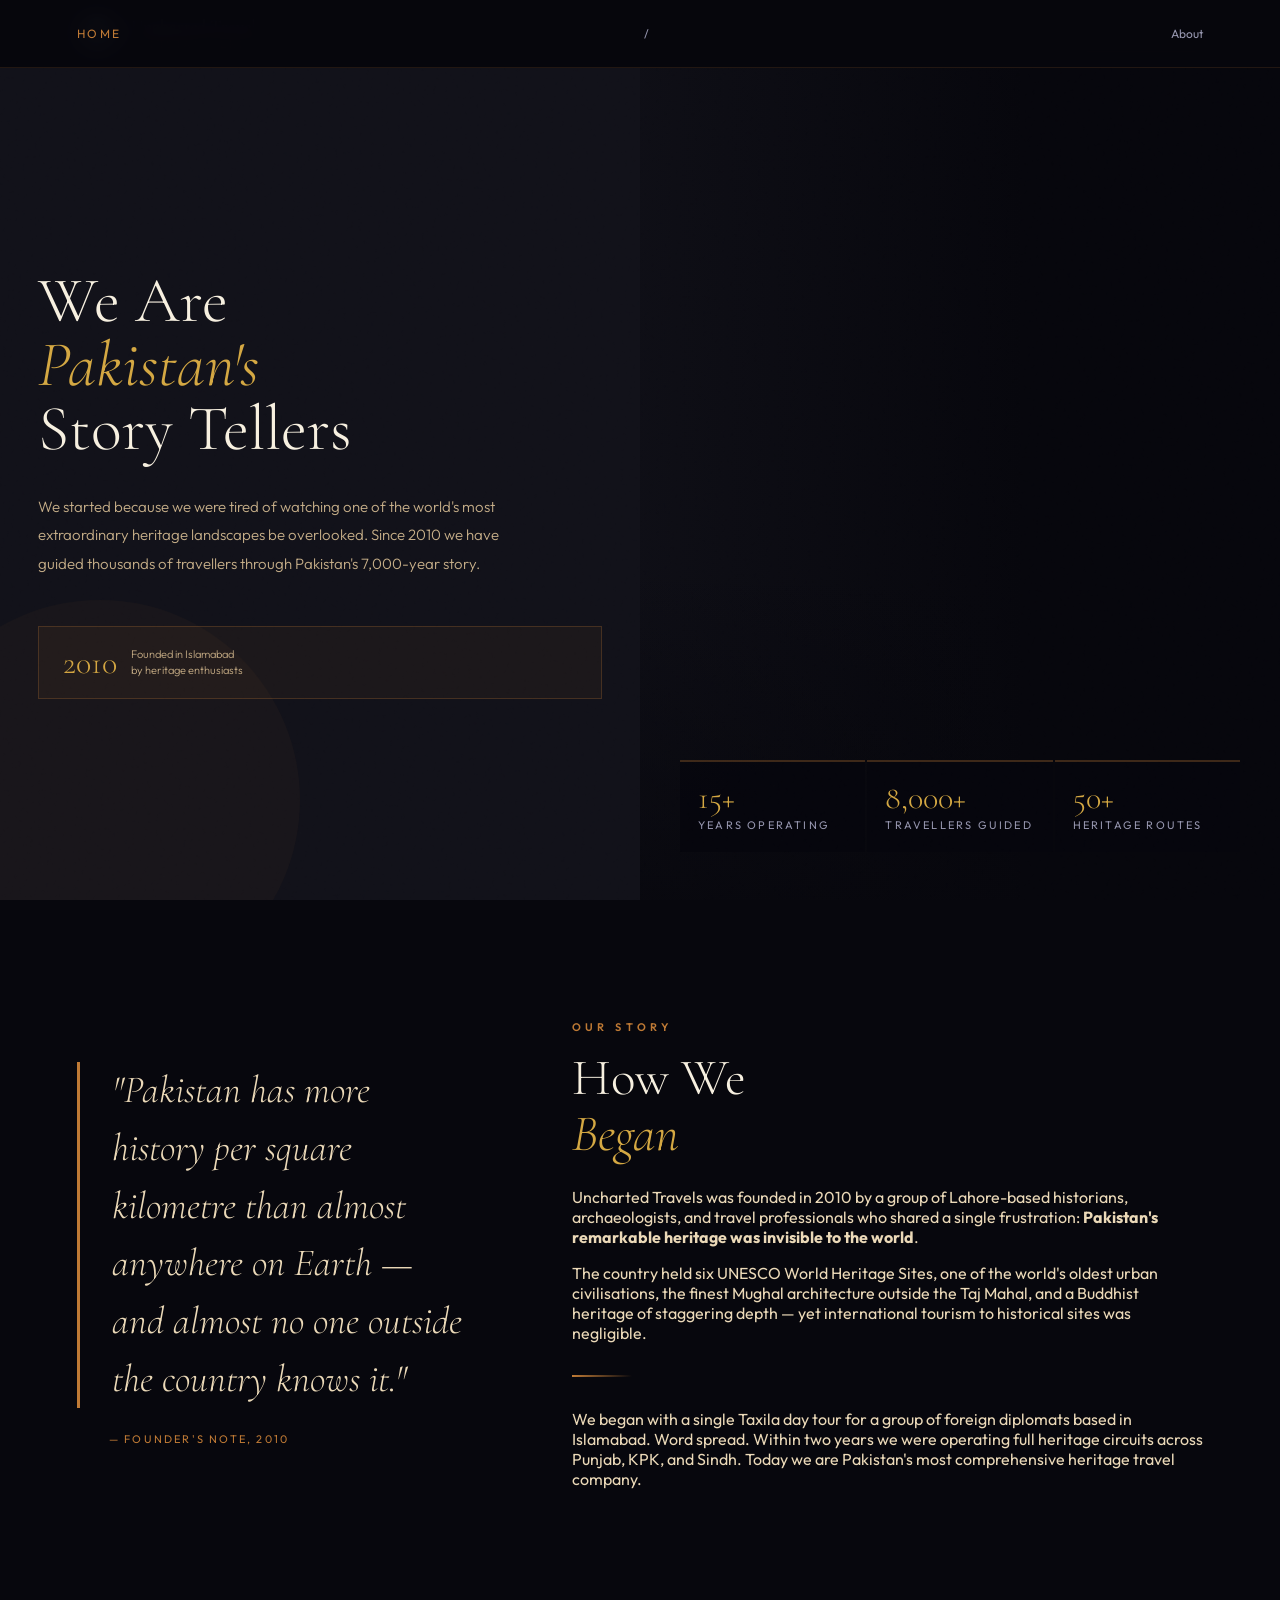
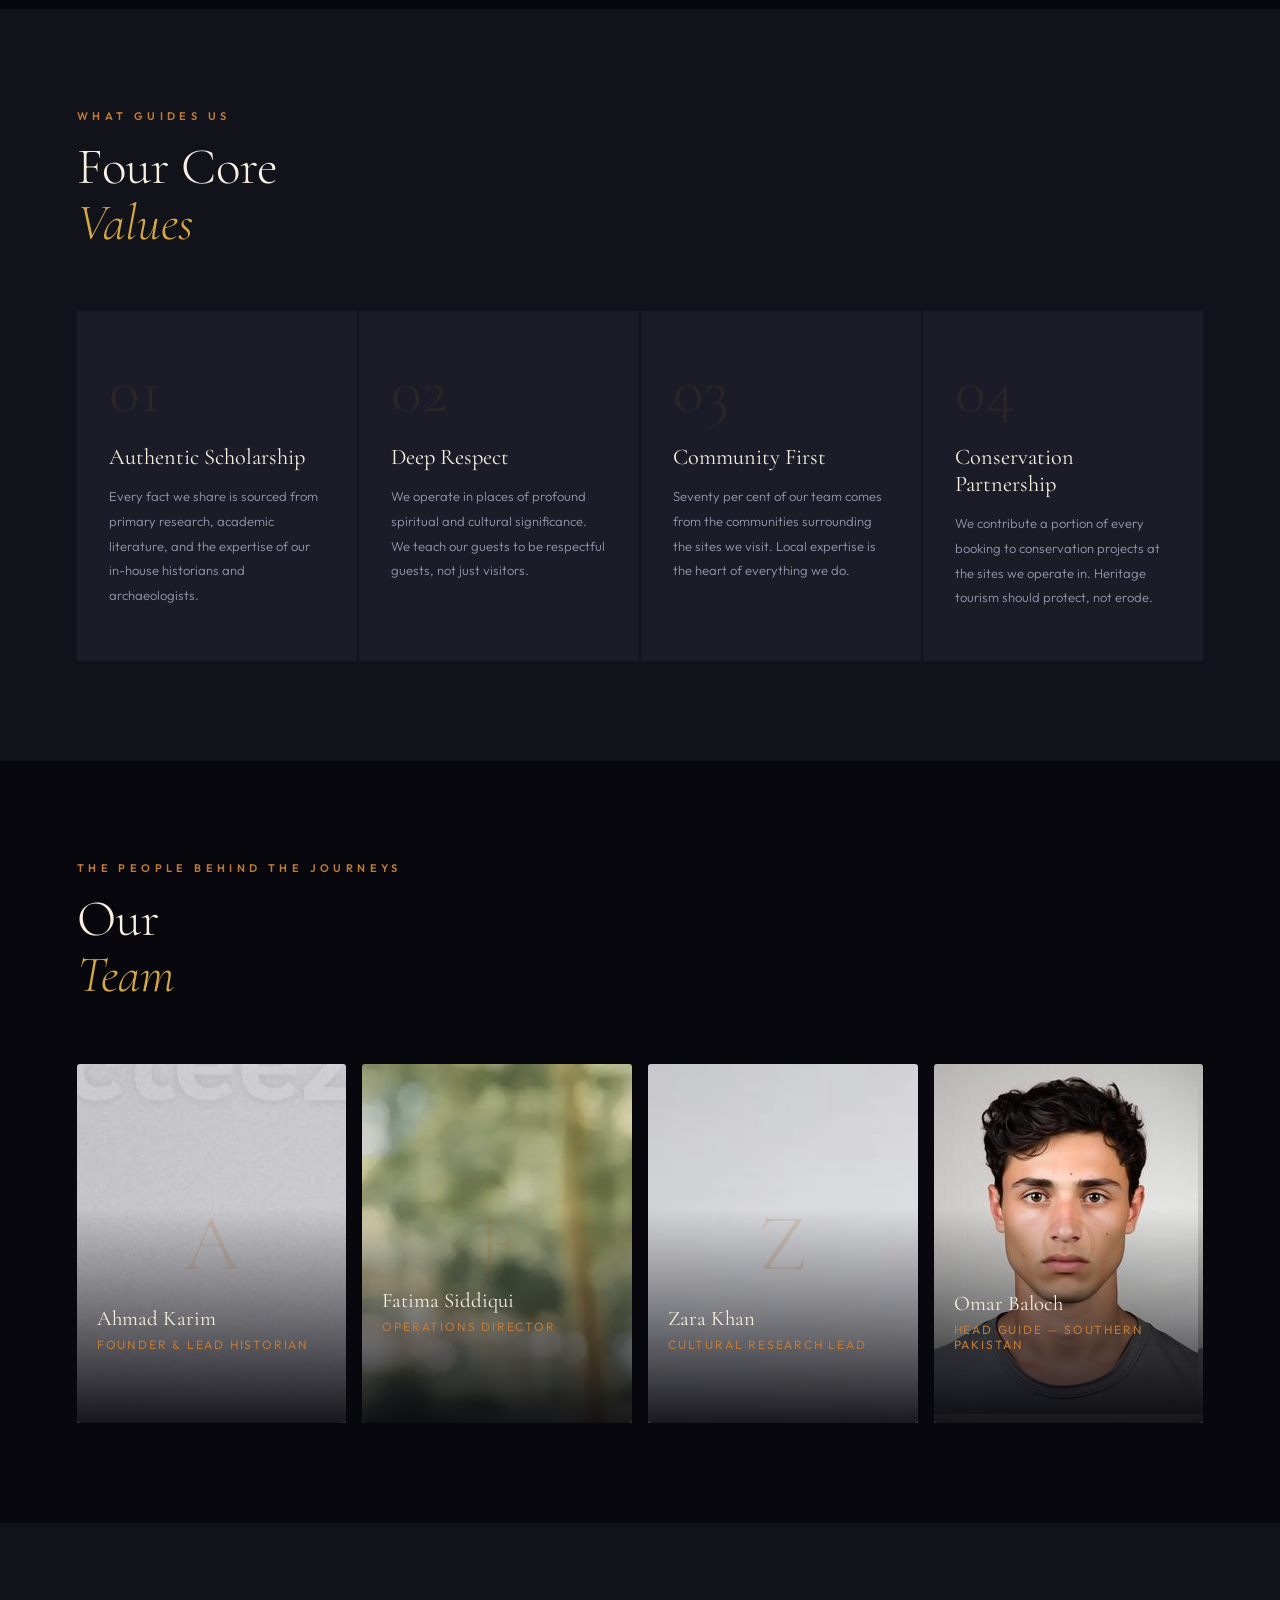
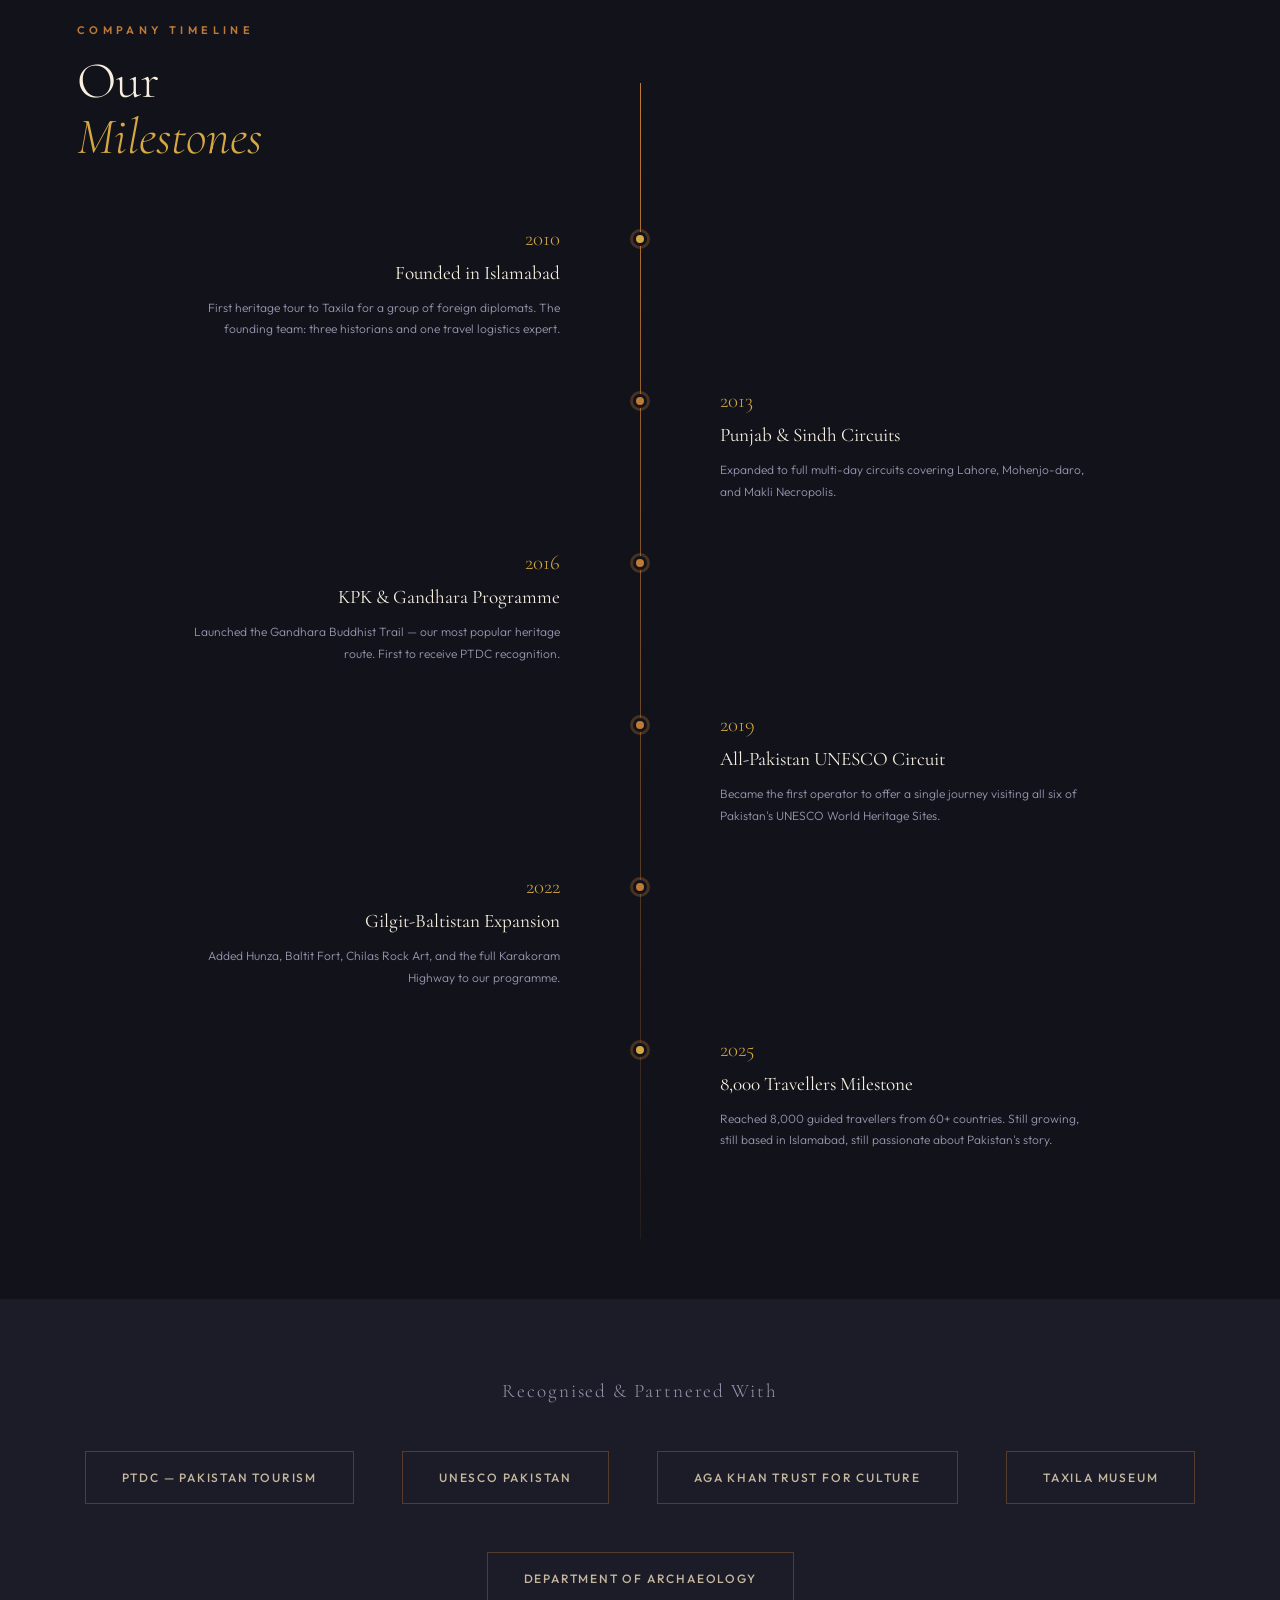
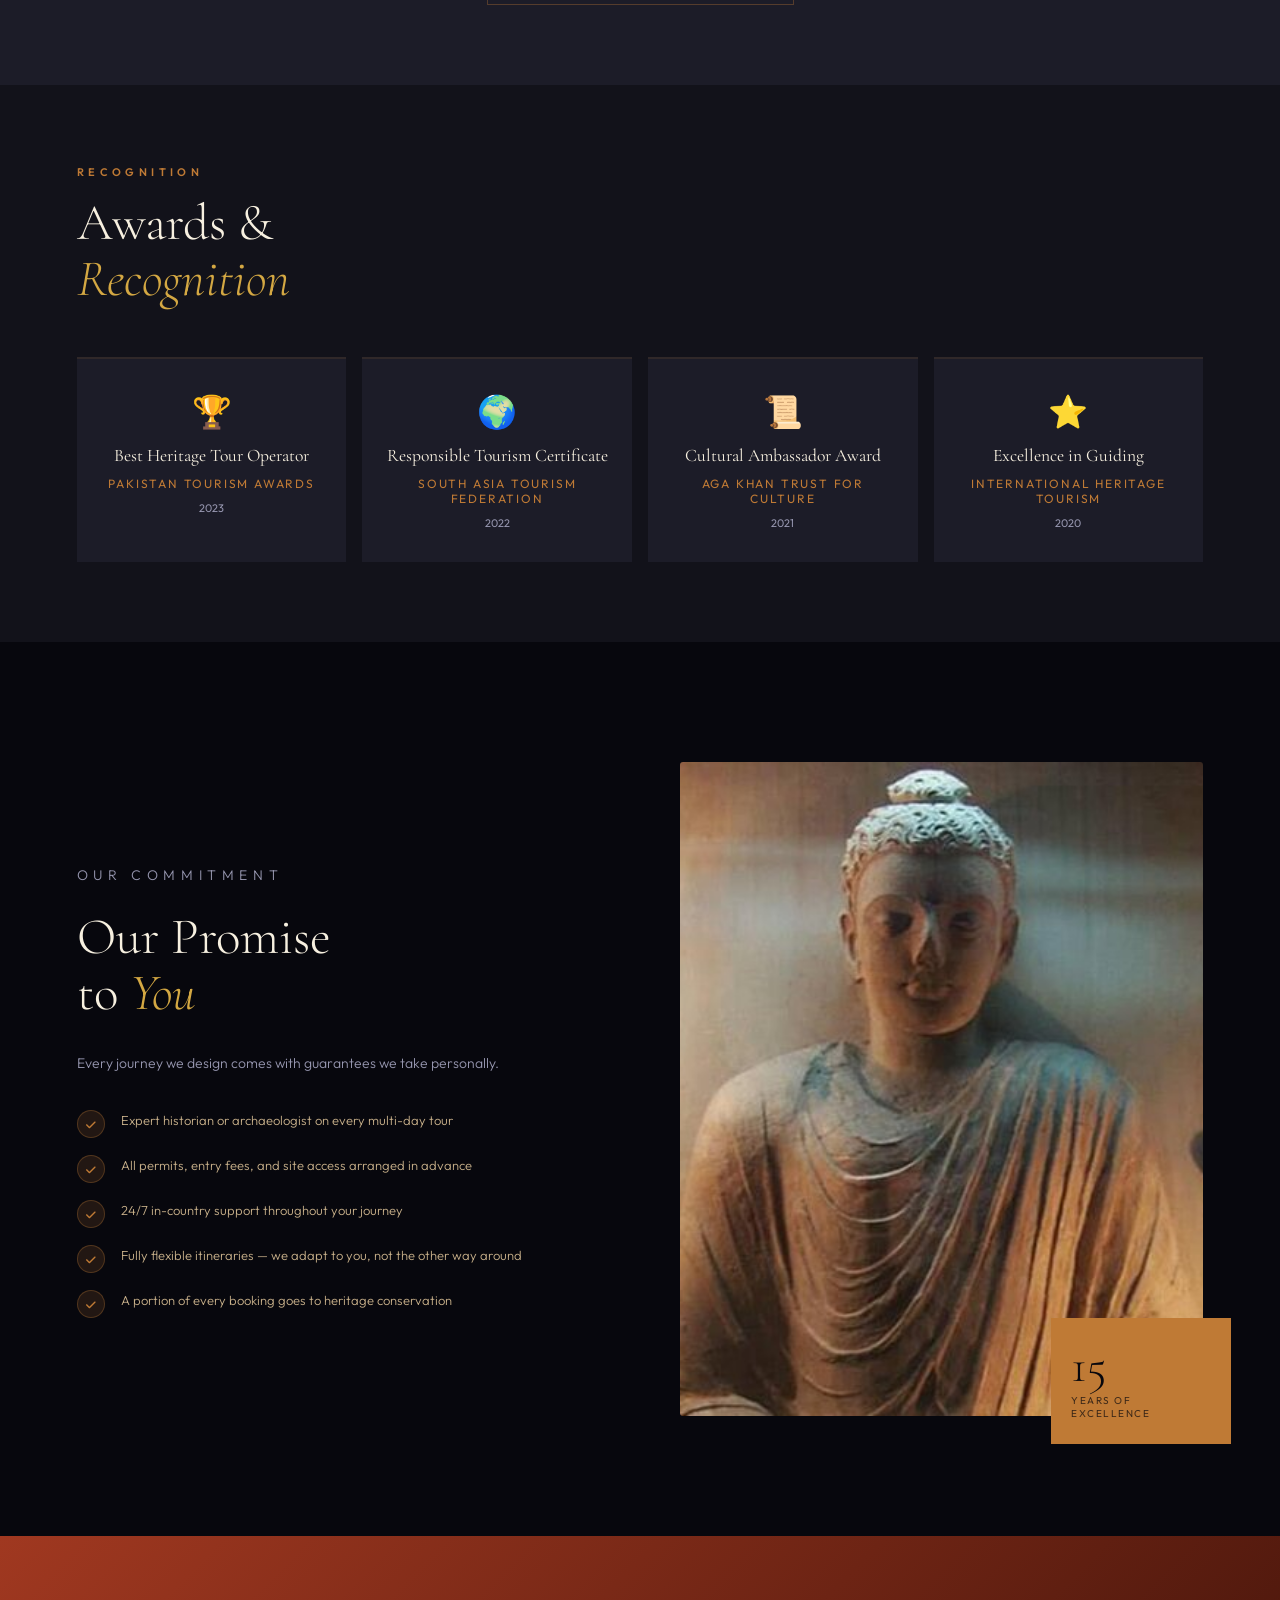
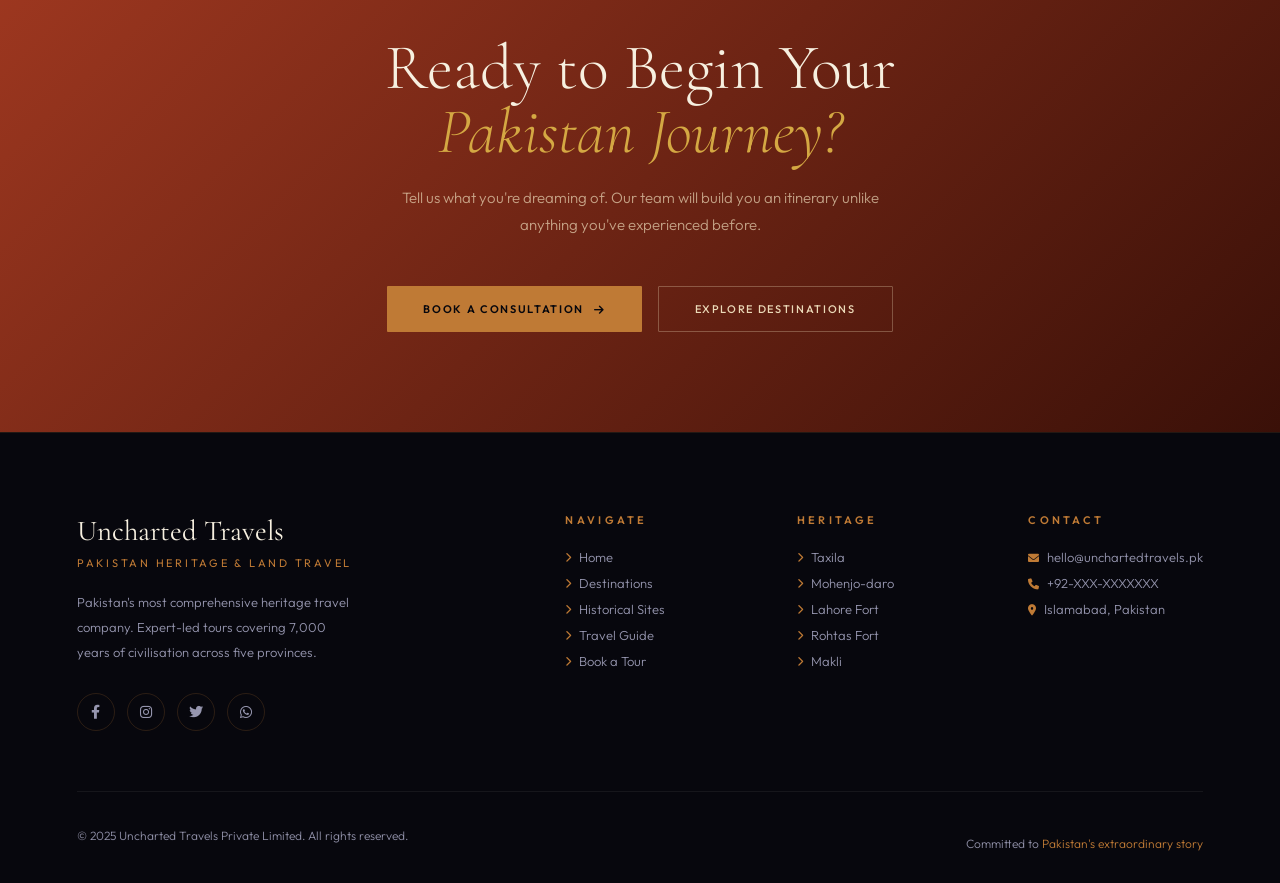
==== commit 8e67ed46: "Restructure: update pages, replace Taxila images with broader Pakistan heritage set" ====
--- a/about.html
+++ b/about.html
@@ -1,804 +1,583 @@
-<!DOCTYPE html>
+<!doctype html>
 <html lang="en">
-<head>
-  <meta charset="UTF-8">
-  <meta name="viewport" content="width=device-width, initial-scale=1.0">
-<<<<<<< HEAD
-  <meta name="description" content="About Uncharted Travels — Pakistan's premier heritage travel company. Our story, our team, and our mission to share Pakistan's extraordinary history.">
-=======
-  <meta name="description" content="About Uncharted Travels — Pakistan's premier heritage travel company. Our story, our team, and our mission to share Pakistan's extraordinary history with the world.">
->>>>>>> ad815f7150377a53bf3e86abe1f89394d7d7b289
-  <title>About Us — Uncharted Travels Pakistan</title>
-  <link rel="icon" href="htmlpictures/favicon-32x32.png">
-  <link rel="preconnect" href="https://fonts.googleapis.com">
-  <link href="https://fonts.googleapis.com/css2?family=Cormorant+Garamond:ital,wght@0,300;0,400;0,600;1,300;1,400;1,600&family=Outfit:wght@200;300;400;500;600&display=swap" rel="stylesheet">
-  <link rel="stylesheet" href="https://cdnjs.cloudflare.com/ajax/libs/font-awesome/6.0.0/css/all.min.css">
-  <link rel="stylesheet" href="css/shared.css">
-  <link rel="stylesheet" href="css/about.css">
-<<<<<<< HEAD
-=======
-  <style>
-    :root {
-      --void:#07070D;--stone:#12121A;--deep:#1C1C28;--slate:#252535;
-      --copper:#BF7A35;--gold:#D4A843;--rust:#A03820;
-      --parchment:#EBD9B8;--cream:#F7F0E0;--sand:#C8B08A;--mist:#9696AF;
-      --font-serif:'Cormorant Garamond',Georgia,serif;
-      --font-sans:'Outfit',sans-serif;
-    }
-    *,*::before,*::after{margin:0;padding:0;box-sizing:border-box;}
-    html{scroll-behavior:smooth;}
-    body{font-family:var(--font-sans);background:var(--void);color:var(--parchment);overflow-x:hidden;}
-<<<<<<< HEAD
-    body::before{content:'';position:fixed;inset:0;background-image:url("data:image/svg+xml,%3Csvg viewBox='0 0 256 256' xmlns='http://www.w3.org/2000/svg'%3E%3Cfilter id='noise'%3E%3CfeTurbulence type='fractalNoise' baseFrequency='0.9' numOctaves='4' stitchTiles='stitch'/%3E%3C/filter%3E%3Crect width='100%25' height='100%25' filter='url(%23noise)' opacity='0.04'/%3E%3C/svg%3E");pointer-events:none;z-index:200;opacity:0.2;}
-=======
-    body::before{content:'';position:fixed;inset:0;background-image:url("data:image/svg+xml,%3Csvg viewBox='0 0 256 256' xmlns='http://www.w3.org/2000/svg'%3E%3Cfilter id='noise'%3E%3CfeTurbulence type='fractalNoise' baseFrequency='0.9' numOctaves='4' stitchTiles='stitch'/%3E%3C/filter%3E%3Crect width='100%25' height='100%25' filter='url(%23noise)' opacity='0.04'/%3E%3C/svg%3E");pointer-events:none;z-index:9999;opacity:0.35;}
->>>>>>> origin/main
-
-    /* NAV */
-    nav{position:fixed;top:0;left:0;right:0;z-index:500;display:flex;align-items:center;justify-content:space-between;padding:14px 6%;background:rgba(7,7,13,0.97);border-bottom:1px solid rgba(191,122,53,0.15);-webkit-backdrop-filter:blur(12px);backdrop-filter:blur(12px);}
-    .nav-brand{display:flex;align-items:center;gap:14px;text-decoration:none;}
-    .nav-brand img{width:40px;height:40px;border-radius:50%;object-fit:cover;border:1px solid rgba(191,122,53,0.4);}
-    .nav-brand-text .name{color:var(--cream);font-family:var(--font-serif);font-size:18px;font-weight:600;display:block;}
-<<<<<<< HEAD
-    .nav-brand-text .sub{color:var(--copper);font-size:11px;letter-spacing:0.25em;text-transform:uppercase;}
-    .nav-links{display:flex;list-style:none;gap:6px;align-items:center;}
-    .nav-links li a{color:rgba(235,217,184,0.88);text-decoration:none;font-size:12px;font-weight:500;letter-spacing:0.12em;text-transform:uppercase;padding:8px 14px;transition:all 0.3s;}
-=======
-    .nav-brand-text .sub{color:var(--copper);font-size:9px;letter-spacing:0.25em;text-transform:uppercase;}
-    .nav-links{display:flex;list-style:none;gap:6px;align-items:center;}
-    .nav-links li a{color:rgba(235,217,184,0.65);text-decoration:none;font-size:10.5px;font-weight:500;letter-spacing:0.12em;text-transform:uppercase;padding:8px 14px;transition:all 0.3s;}
->>>>>>> origin/main
-    .nav-links li a:hover,.nav-links li a.active{color:var(--gold);}
-    .nav-links li a.btn-nav{border:1px solid var(--copper);color:var(--copper);padding:8px 20px;}
-    .nav-links li a.btn-nav:hover{background:var(--copper);color:var(--void);}
-
-    /* HERO — split layout */
-    .about-hero{min-height:100vh;display:grid;grid-template-columns:1fr 1fr;padding-top:68px;}
-    .hero-left{position:relative;display:flex;flex-direction:column;justify-content:center;padding:80px 6% 80px 6%;background:var(--stone);overflow:hidden;}
-    .hero-left::before{content:'';position:absolute;bottom:-100px;left:-100px;width:400px;height:400px;border-radius:50%;background:rgba(191,122,53,0.04);}
-    .hero-right{position:relative;overflow:hidden;}
-    .hero-right-bg{position:absolute;inset:0;background-image:linear-gradient(to right,rgba(18,18,26,0.6) 0%,transparent 50%),url('htmlpictures/Taxila-Sirkap-Gandhara-2.jpg');background-size:cover;background-position:center;}
-    .hero-right-overlay{position:absolute;inset:0;background:linear-gradient(to bottom,transparent 60%,rgba(7,7,13,0.8));}
-    .breadcrumb{display:flex;align-items:center;gap:10px;margin-bottom:32px;}
-<<<<<<< HEAD
-    .breadcrumb a{color:var(--copper);text-decoration:none;font-size:12px;letter-spacing:0.2em;text-transform:uppercase;}
-    .breadcrumb span{color:var(--mist);font-size:12px;}
-=======
-    .breadcrumb a{color:var(--copper);text-decoration:none;font-size:10px;letter-spacing:0.2em;text-transform:uppercase;}
-    .breadcrumb span{color:var(--mist);font-size:10px;}
->>>>>>> origin/main
-    .about-hero h1{font-family:var(--font-serif);font-size:clamp(3rem,5vw,5.5rem);font-weight:300;line-height:1;color:var(--cream);margin-bottom:28px;}
-    .about-hero h1 em{font-style:italic;color:var(--gold);}
-    .about-hero p{font-size:15px;font-weight:300;color:var(--sand);line-height:1.9;max-width:480px;margin-bottom:40px;}
-    .founded-badge{display:inline-flex;align-items:center;gap:14px;padding:16px 24px;border:1px solid rgba(191,122,53,0.25);background:rgba(191,122,53,0.06);}
-    .founded-badge .year{font-family:var(--font-serif);font-size:2rem;font-weight:300;color:var(--gold);}
-    .founded-badge .text{font-size:11px;color:var(--sand);font-weight:300;line-height:1.4;}
-    /* Stats overlay on hero image */
-    .hero-stats-overlay{position:absolute;bottom:48px;left:40px;right:40px;z-index:3;display:grid;grid-template-columns:repeat(3,1fr);gap:2px;}
-    .hso-item{background:rgba(7,7,13,0.85);padding:20px 18px;border-top:2px solid rgba(191,122,53,0.3);}
-    .hso-num{font-family:var(--font-serif);font-size:2rem;font-weight:300;color:var(--gold);line-height:1;}
-<<<<<<< HEAD
-    .hso-label{font-size:11px;letter-spacing:0.2em;text-transform:uppercase;color:var(--mist);margin-top:4px;}
-=======
-    .hso-label{font-size:9px;letter-spacing:0.2em;text-transform:uppercase;color:var(--mist);margin-top:4px;}
->>>>>>> origin/main
-
-    /* ORIGIN STORY */
-    .origin{padding:120px 6%;background:var(--void);display:grid;grid-template-columns:1fr 1.6fr;gap:100px;align-items:center;}
-    .origin-left .big-quote{font-family:var(--font-serif);font-size:clamp(1.6rem,3vw,2.4rem);font-style:italic;font-weight:300;color:var(--parchment);line-height:1.5;border-left:3px solid var(--copper);padding-left:32px;}
-    .origin-left .attribution{margin-top:24px;padding-left:32px;font-size:11px;color:var(--copper);letter-spacing:0.2em;text-transform:uppercase;}
-    .origin-right p{font-size:14px;line-height:2.1;color:var(--mist);font-weight:300;margin-bottom:20px;}
-    .origin-right p strong{color:var(--parchment);font-weight:500;}
-<<<<<<< HEAD
-    .section-label{font-size:11px;font-weight:600;letter-spacing:0.4em;text-transform:uppercase;color:var(--copper);margin-bottom:14px;}
-=======
-    .section-label{font-size:9px;font-weight:600;letter-spacing:0.4em;text-transform:uppercase;color:var(--copper);margin-bottom:14px;}
->>>>>>> origin/main
-    .section-title{font-family:var(--font-serif);font-size:clamp(2rem,3.5vw,3rem);font-weight:300;line-height:1.1;color:var(--cream);margin-bottom:32px;}
-    .section-title em{font-style:italic;color:var(--gold);}
-    .divider{width:60px;height:2px;background:linear-gradient(90deg,var(--copper),transparent);margin:32px 0;}
-
-    /* VALUES */
-    .values{padding:100px 6%;background:var(--stone);}
-    .values-grid{display:grid;grid-template-columns:repeat(4,1fr);gap:2px;margin-top:60px;}
-    .value-item{padding:48px 32px;background:var(--deep);border-bottom:3px solid transparent;transition:all 0.4s;position:relative;}
-    .value-item:hover{border-bottom-color:var(--copper);}
-    .value-num{font-family:var(--font-serif);font-size:4rem;font-weight:300;color:rgba(191,122,53,0.1);line-height:1;margin-bottom:20px;}
-    .value-item h3{font-family:var(--font-serif);font-size:1.4rem;font-weight:400;color:var(--cream);margin-bottom:12px;}
-    .value-item p{font-size:13px;line-height:1.9;color:var(--mist);font-weight:300;}
-
-    /* TEAM */
-    .team{padding:100px 6%;background:var(--void);}
-    .team-grid{display:grid;grid-template-columns:repeat(4,1fr);gap:16px;margin-top:60px;}
-    .team-card{position:relative;overflow:hidden;border-radius:3px;cursor:default;}
-    .team-photo{aspect-ratio:3/4;background:var(--deep);display:flex;align-items:flex-end;justify-content:center;padding-bottom:0;overflow:hidden;position:relative;}
-    .team-photo-bg{position:absolute;inset:0;background-size:cover;background-position:center top;transition:transform 0.6s ease;}
-    .team-card:hover .team-photo-bg{transform:scale(1.04);}
-    .team-photo-initial{position:absolute;top:50%;left:50%;transform:translate(-50%,-50%);font-family:var(--font-serif);font-size:5rem;font-weight:300;color:rgba(191,122,53,0.2);z-index:0;}
-    .team-photo::after{content:'';position:absolute;inset:0;background:linear-gradient(to top,rgba(7,7,13,0.92) 0%,transparent 60%);z-index:1;}
-    .team-info{position:absolute;bottom:0;left:0;right:0;z-index:2;padding:24px 20px;}
-    .team-name{font-family:var(--font-serif);font-size:1.3rem;font-weight:400;color:var(--cream);margin-bottom:4px;}
-<<<<<<< HEAD
-    .team-role{font-size:12px;letter-spacing:0.15em;text-transform:uppercase;color:var(--copper);margin-bottom:8px;}
-=======
-    .team-role{font-size:10px;letter-spacing:0.15em;text-transform:uppercase;color:var(--copper);margin-bottom:8px;}
->>>>>>> origin/main
-    .team-bio{font-size:11px;color:var(--mist);font-weight:300;line-height:1.6;opacity:0;transform:translateY(8px);transition:all 0.4s;}
-    .team-card:hover .team-bio{opacity:1;transform:translateY(0);}
-
-    /* MILESTONES */
-    .milestones{padding:100px 6%;background:var(--stone);position:relative;overflow:hidden;}
-    .milestones::before{content:'';position:absolute;left:50%;top:160px;bottom:60px;width:1px;background:linear-gradient(var(--copper),rgba(191,122,53,0.1));}
-    .milestone-list{max-width:900px;margin:60px auto 0;display:flex;flex-direction:column;gap:0;}
-    .milestone{display:grid;grid-template-columns:1fr 60px 1fr;align-items:start;gap:0;}
-    .milestone:nth-child(odd) .ml-content{text-align:right;padding-right:50px;}
-    .milestone:nth-child(odd) .ml-empty{order:2;}
-    .milestone:nth-child(even) .ml-content{padding-left:50px;grid-column:3;}
-    .milestone:nth-child(even) .ml-dot-col{grid-column:2;}
-    .milestone:nth-child(even) .ml-empty{grid-column:1;grid-row:1;}
-    .ml-dot-col{display:flex;justify-content:center;padding-top:6px;position:relative;z-index:2;}
-    .ml-dot{width:14px;height:14px;border-radius:50%;background:var(--copper);border:3px solid var(--stone);outline:3px solid rgba(191,122,53,0.3);}
-    .ml-content{padding-bottom:48px;}
-    .ml-year{font-family:var(--font-serif);font-size:1.3rem;font-weight:300;color:var(--gold);margin-bottom:6px;}
-    .ml-title{font-family:var(--font-serif);font-size:1.2rem;font-weight:400;color:var(--cream);margin-bottom:8px;}
-    .ml-desc{font-size:12px;line-height:1.8;color:var(--mist);font-weight:300;}
-    /* PARTNERS */
-    .partners{padding:80px 6%;background:var(--deep);text-align:center;}
-    .partners h3{font-family:var(--font-serif);font-size:1.2rem;font-weight:300;color:var(--mist);letter-spacing:0.1em;margin-bottom:48px;}
-    .partners-row{display:flex;justify-content:center;align-items:center;gap:48px;flex-wrap:wrap;}
-<<<<<<< HEAD
-    .partner-badge{padding:16px 32px;border:1px solid rgba(191,122,53,0.35);color:rgba(235,217,184,0.82);font-size:12px;font-weight:500;letter-spacing:0.15em;text-transform:uppercase;transition:all 0.3s;}
-=======
-    .partner-badge{padding:16px 32px;border:1px solid rgba(191,122,53,0.15);color:rgba(235,217,184,0.4);font-size:12px;font-weight:500;letter-spacing:0.15em;text-transform:uppercase;transition:all 0.3s;}
->>>>>>> origin/main
-    .partner-badge:hover{border-color:rgba(191,122,53,0.4);color:var(--sand);}
-
-    /* AWARDS */
-    .awards{padding:80px 6%;background:var(--stone);}
-    .awards-grid{display:grid;grid-template-columns:repeat(4,1fr);gap:16px;margin-top:50px;}
-    .award-item{padding:32px 24px;background:var(--deep);text-align:center;border-top:2px solid rgba(191,122,53,0.12);transition:all 0.4s;}
-    .award-item:hover{border-top-color:var(--gold);}
-    .award-icon{font-size:2rem;margin-bottom:14px;display:block;}
-    .award-title{font-family:var(--font-serif);font-size:1.1rem;font-weight:400;color:var(--cream);margin-bottom:6px;}
-<<<<<<< HEAD
-    .award-org{font-size:12px;letter-spacing:0.15em;text-transform:uppercase;color:var(--copper);margin-bottom:8px;}
-=======
-    .award-org{font-size:10px;letter-spacing:0.15em;text-transform:uppercase;color:var(--copper);margin-bottom:8px;}
->>>>>>> origin/main
-    .award-year{font-size:11px;color:var(--mist);}
-
-    /* PROMISE */
-    .promise{padding:120px 6%;background:var(--void);display:grid;grid-template-columns:1fr 1fr;gap:80px;align-items:center;}
-    .promise-text h2{font-family:var(--font-serif);font-size:clamp(2.5rem,4vw,3.8rem);font-weight:300;color:var(--cream);line-height:1.1;margin-bottom:28px;}
-    .promise-text h2 em{font-style:italic;color:var(--gold);}
-    .promise-text p{font-size:14px;line-height:2.0;color:var(--mist);font-weight:300;margin-bottom:16px;}
-    .promise-text p strong{color:var(--parchment);font-weight:500;}
-    .promise-list{list-style:none;margin-top:28px;display:flex;flex-direction:column;gap:14px;}
-    .promise-list li{display:flex;align-items:flex-start;gap:16px;font-size:13px;color:var(--sand);font-weight:300;line-height:1.7;}
-    .promise-list li .pi{width:28px;height:28px;border-radius:50%;background:rgba(191,122,53,0.15);border:1px solid rgba(191,122,53,0.3);display:flex;align-items:center;justify-content:center;flex-shrink:0;color:var(--copper);font-size:11px;margin-top:1px;}
-    .promise-visual{position:relative;}
-    .pv-main{aspect-ratio:4/5;border-radius:3px;overflow:hidden;background:var(--stone);}
-    .pv-main img{width:100%;height:100%;object-fit:cover;}
-    .pv-main-placeholder{width:100%;height:100%;display:flex;align-items:center;justify-content:center;font-size:6rem;}
-    .pv-card{position:absolute;bottom:-28px;right:-28px;width:180px;background:var(--copper);padding:24px 20px;}
-    .pv-card .big{font-family:var(--font-serif);font-size:3rem;font-weight:300;color:var(--void);line-height:1;}
-    .pv-card .small{font-size:10px;color:rgba(7,7,13,0.7);letter-spacing:0.15em;text-transform:uppercase;margin-top:4px;}
-
-    /* CTA */
-    .about-cta{background:linear-gradient(135deg,var(--rust) 0%,#3A1008 100%);padding:100px 6%;text-align:center;}
-    .about-cta h2{font-family:var(--font-serif);font-size:clamp(2.5rem,5vw,5rem);font-weight:300;color:var(--cream);line-height:1;margin-bottom:20px;}
-    .about-cta h2 em{font-style:italic;color:var(--gold);}
-    .about-cta p{font-size:15px;font-weight:300;color:rgba(235,217,184,0.7);max-width:520px;margin:0 auto 44px;line-height:1.8;}
-    .cta-actions{display:flex;gap:16px;justify-content:center;flex-wrap:wrap;}
-    .btn-primary{display:inline-flex;align-items:center;gap:10px;padding:16px 40px;background:var(--gold);color:var(--void);font-family:var(--font-sans);font-size:11px;font-weight:600;letter-spacing:0.15em;text-transform:uppercase;text-decoration:none;border-radius:1px;transition:all 0.4s;}
-    .btn-primary:hover{background:var(--cream);transform:translateY(-2px);}
-    .btn-ghost{display:inline-flex;align-items:center;gap:10px;padding:15px 40px;border:1px solid rgba(235,217,184,0.3);color:var(--parchment);font-size:11px;font-weight:500;letter-spacing:0.15em;text-transform:uppercase;text-decoration:none;border-radius:1px;transition:all 0.4s;}
-    .btn-ghost:hover{border-color:var(--gold);color:var(--gold);}
-
-    /* FOOTER */
-    footer{background:var(--void);padding:80px 6% 32px;border-top:1px solid rgba(191,122,53,0.12);}
-    .footer-top{display:grid;grid-template-columns:2.5fr 1fr 1fr 1fr;gap:60px;margin-bottom:60px;}
-    .footer-brand-col h3{font-family:var(--font-serif);font-size:1.8rem;font-weight:400;color:var(--cream);margin-bottom:8px;}
-<<<<<<< HEAD
-    .footer-brand-col .tagline{font-size:11px;letter-spacing:0.25em;text-transform:uppercase;color:var(--copper);margin-bottom:16px;}
-=======
-    .footer-brand-col .tagline{font-size:10px;letter-spacing:0.25em;text-transform:uppercase;color:var(--copper);margin-bottom:16px;}
->>>>>>> origin/main
-    .footer-brand-col p{font-size:13px;line-height:1.9;color:var(--mist);font-weight:300;max-width:270px;}
-    .footer-socials{display:flex;gap:12px;margin-top:24px;}
-    .footer-socials a{width:38px;height:38px;border:1px solid rgba(191,122,53,0.2);border-radius:50%;display:flex;align-items:center;justify-content:center;color:var(--mist);font-size:14px;text-decoration:none;transition:all 0.3s;}
-    .footer-socials a:hover{border-color:var(--copper);color:var(--copper);}
-<<<<<<< HEAD
-    .footer-col h4{font-size:11px;font-weight:600;letter-spacing:0.3em;text-transform:uppercase;color:var(--copper);margin-bottom:22px;}
-=======
-    .footer-col h4{font-size:9px;font-weight:600;letter-spacing:0.3em;text-transform:uppercase;color:var(--copper);margin-bottom:22px;}
->>>>>>> origin/main
-    .footer-col ul{list-style:none;}
-    .footer-col ul li{margin-bottom:10px;}
-    .footer-col ul li a{color:var(--mist);text-decoration:none;font-size:13px;font-weight:300;transition:color 0.3s;display:flex;align-items:center;gap:8px;}
-    .footer-col ul li a:hover{color:var(--gold);}
-    .footer-bottom{border-top:1px solid rgba(255,255,255,0.05);padding-top:28px;display:flex;justify-content:space-between;align-items:center;}
-<<<<<<< HEAD
-    .footer-bottom p{font-size:12px;color:rgba(160,160,185,0.9);}
-=======
-    .footer-bottom p{font-size:11px;color:rgba(122,122,144,0.5);}
->>>>>>> origin/main
-    .footer-bottom a{color:var(--copper);text-decoration:none;}
-
-    .reveal{opacity:0;transform:translateY(28px);transition:opacity 0.8s ease,transform 0.8s ease;}
-    .reveal.visible{opacity:1;transform:translateY(0);}
-
-<<<<<<< HEAD
-    @media(max-width:1024px){.about-hero{grid-template-columns:1fr;min-height:0;}.hero-right{min-height:400px;}.values-grid{grid-template-columns:1fr 1fr;}.team-grid{grid-template-columns:1fr 1fr;}.awards-grid{grid-template-columns:1fr 1fr;}.origin{grid-template-columns:1fr;gap:40px;}.promise{grid-template-columns:1fr;}.footer-top{grid-template-columns:1fr 1fr;}}
-    @media(max-width:768px){.nav-links{display:none;}.values-grid{grid-template-columns:1fr;}.team-grid{grid-template-columns:1fr 1fr;}.milestones::before{left:30px;}.milestone{grid-template-columns:30px 1fr;}.milestone:nth-child(odd) .ml-content{text-align:left;padding-right:0;padding-left:24px;grid-column:2;}.milestone:nth-child(even) .ml-content{padding-left:24px;grid-column:2;}.milestone:nth-child(even) .ml-empty{display:none;}.ml-empty{display:none;}.awards-grid{grid-template-columns:1fr 1fr;}.footer-top{grid-template-columns:1fr;}.footer-bottom{flex-direction:column;gap:12px;}.pv-card{display:none;}}
-=======
-    @media(max-width:1000px){.about-hero{grid-template-columns:1fr;min-height:0;}.hero-right{min-height:400px;}.values-grid{grid-template-columns:1fr 1fr;}.team-grid{grid-template-columns:1fr 1fr;}.awards-grid{grid-template-columns:1fr 1fr;}.origin{grid-template-columns:1fr;gap:40px;}.promise{grid-template-columns:1fr;}.footer-top{grid-template-columns:1fr 1fr;}}
-    @media(max-width:700px){.nav-links{display:none;}.values-grid{grid-template-columns:1fr;}.team-grid{grid-template-columns:1fr 1fr;}.milestones::before{left:30px;}.milestone{grid-template-columns:30px 1fr;}.milestone:nth-child(odd) .ml-content{text-align:left;padding-right:0;padding-left:24px;grid-column:2;}.milestone:nth-child(even) .ml-content{padding-left:24px;grid-column:2;}.milestone:nth-child(even) .ml-empty{display:none;}.ml-empty{display:none;}.awards-grid{grid-template-columns:1fr 1fr;}.footer-top{grid-template-columns:1fr;}.footer-bottom{flex-direction:column;gap:12px;}.pv-card{display:none;}}
->>>>>>> origin/main
-
-    /* ── A11Y: skip link & focus ── */
-    .skip-link{position:absolute;top:-100px;left:12px;z-index:9999;padding:10px 20px;
-      background:var(--copper,#BF7A35);color:var(--void,#07070D);font-size:14px;
-      font-weight:600;border-radius:2px;text-decoration:none;transition:top .2s;}
-    .skip-link:focus{top:12px;}
-    *:focus-visible{outline:2px solid var(--copper,#BF7A35);outline-offset:3px;border-radius:2px;}
-  </style>
->>>>>>> ad815f7150377a53bf3e86abe1f89394d7d7b289
-</head>
-<body>
-  <a class="skip-link" href="#main-content">Skip to main content</a>
-
-<<<<<<< HEAD
-  <nav aria-label="Main navigation" id="mainNav">
-    <a href="index.html" class="nav-brand">
-      <img src="htmlpictures/Logo1.png" alt="Uncharted Travels logo">
-      <div class="nav-brand-text"><span class="name">Uncharted Travels</span><span class="sub">Pakistan Heritage</span></div>
-=======
-<<<<<<< HEAD
-  <nav aria-label="Main navigation" id="mainNav">
-=======
-  <nav aria-label="Main navigation">
->>>>>>> origin/main
-    <a href="index.html" class="nav-brand">
-      <img src="htmlpictures/Logo1.png" alt="Uncharted Travels logo">
-      <div class="nav-brand-text">
-        <span class="name">Uncharted Travels</span>
-        <span class="sub">Pakistan Heritage</span>
+  <head>
+    <meta charset="UTF-8" />
+    <meta name="viewport" content="width=device-width, initial-scale=1.0" />
+    <meta
+      name="description"
+      content="About Uncharted Travels — Pakistan's premier heritage travel company. Our story, our team, and our mission to share Pakistan's extraordinary history."
+    />
+    <title>About Us — Uncharted Travels Pakistan</title>
+    <link rel="icon" href="htmlpictures/favicon-32x32.png" />
+    <link rel="preconnect" href="https://fonts.googleapis.com" />
+    <link
+      href="https://fonts.googleapis.com/css2?family=Cormorant+Garamond:ital,wght@0,300;0,400;0,600;1,300;1,400;1,600&family=Outfit:wght@200;300;400;500;600&display=swap"
+      rel="stylesheet"
+    />
+    <link
+      rel="stylesheet"
+      href="https://cdnjs.cloudflare.com/ajax/libs/font-awesome/6.0.0/css/all.min.css"
+    />
+    <link rel="stylesheet" href="css/shared.css" />
+    <link rel="stylesheet" href="css/about.css" />
+  </head>
+  <body>
+    <a class="skip-link" href="#main-content">Skip to main content</a>
+
+    <nav aria-label="Main navigation" id="mainNav">
+      <a href="index.html" class="nav-brand">
+        <img src="htmlpictures/Logo1.png" alt="Uncharted Travels logo" />
+        <div class="nav-brand-text">
+          <span class="name">Uncharted Travels</span
+          ><span class="sub">Pakistan Heritage</span>
+        </div>
+      </a>
+      <ul class="nav-links" id="navLinks">
+        <li><a href="index.html">Home</a></li>
+        <li><a href="destinations.html">Destinations</a></li>
+        <li><a href="historical-sites.html">Historical Sites</a></li>
+        <li><a href="cultural-insights.html">Culture</a></li>
+        <li><a href="travel-guide.html">Travel Guide</a></li>
+        <li><a href="about.html" class="active">About</a></li>
+        <li><a href="contact.html" class="btn-nav">Book Now</a></li>
+      </ul>
+      <button
+        id="hamburger"
+        aria-label="Open navigation menu"
+        aria-controls="navLinks"
+        aria-expanded="false"
+      >
+        <i class="fas fa-bars" aria-hidden="true"></i>
+      </button>
+    </nav>
+
+    <!-- ABOUT HERO — split layout, NO .page-hero, padding-top via CSS -->
+    <div class="about-hero">
+      <div class="hero-left">
+        <nav class="breadcrumb" aria-label="Breadcrumb">
+          <a href="index.html">Home</a><span aria-hidden="true">/</span>
+          <span class="breadcrumb-current" aria-current="page">About</span>
+        </nav>
+        <h1>We Are<br /><em>Pakistan's</em><br />Story Tellers</h1>
+        <p>
+          We started because we were tired of watching one of the world's most
+          extraordinary heritage landscapes be overlooked. Since 2010 we have
+          guided thousands of travellers through Pakistan's 7,000-year story.
+        </p>
+        <div class="founded-badge">
+          <span class="year">2010</span>
+          <span class="text"
+            >Founded in Islamabad<br />by heritage enthusiasts</span
+          >
+        </div>
       </div>
->>>>>>> ad815f7150377a53bf3e86abe1f89394d7d7b289
-    </a>
-    <ul class="nav-links" id="navLinks">
-      <li><a href="index.html">Home</a></li>
-      <li><a href="destinations.html">Destinations</a></li>
-      <li><a href="historical-sites.html">Historical Sites</a></li>
-      <li><a href="cultural-insights.html">Culture</a></li>
-      <li><a href="travel-guide.html">Travel Guide</a></li>
-      <li><a href="about.html" class="active">About</a></li>
-      <li><a href="contact.html" class="btn-nav">Book Now</a></li>
-    </ul>
-    <button id="hamburger" aria-label="Open navigation menu" aria-controls="navLinks" aria-expanded="false"><i class="fas fa-bars" aria-hidden="true"></i></button>
-  </nav>
-
-<<<<<<< HEAD
-  <!-- ABOUT HERO — split layout, NO .page-hero, padding-top via CSS -->
-  <div class="about-hero">
-    <div class="hero-left">
-      <nav class="breadcrumb" aria-label="Breadcrumb">
-        <a href="index.html">Home</a><span aria-hidden="true">/</span>
-        <span class="breadcrumb-current" aria-current="page">About</span>
-      </nav>
-=======
-  <!-- HERO -->
-  <div class="about-hero">
-    <div class="hero-left">
-      <div class="breadcrumb">
-        <a href="index.html">Home</a><span>/</span>
-        <span class="breadcrumb-current">About</span>
-      </div>
->>>>>>> ad815f7150377a53bf3e86abe1f89394d7d7b289
-      <h1>We Are<br><em>Pakistan's</em><br>Story Tellers</h1>
-      <p>We started because we were tired of watching one of the world's most extraordinary heritage landscapes be overlooked. Since 2010 we have guided thousands of travellers through Pakistan's 7,000-year story.</p>
-      <div class="founded-badge">
-        <span class="year">2010</span>
-        <span class="text">Founded in Islamabad<br>by heritage enthusiasts</span>
+      <div class="hero-right" aria-hidden="true">
+        <div class="hero-right-bg"></div>
+        <div class="hero-right-overlay"></div>
+        <div class="hero-stats-overlay">
+          <div class="hso-item">
+            <div class="hso-num">15+</div>
+            <div class="hso-label">Years Operating</div>
+          </div>
+          <div class="hso-item">
+            <div class="hso-num">8,000+</div>
+            <div class="hso-label">Travellers Guided</div>
+          </div>
+          <div class="hso-item">
+            <div class="hso-num">50+</div>
+            <div class="hso-label">Heritage Routes</div>
+          </div>
+        </div>
       </div>
     </div>
-<<<<<<< HEAD
-    <div class="hero-right" aria-hidden="true">
-      <div class="hero-right-bg"></div>
-      <div class="hero-right-overlay"></div>
-      <div class="hero-stats-overlay">
-        <div class="hso-item"><div class="hso-num">15+</div><div class="hso-label">Years Operating</div></div>
-        <div class="hso-item"><div class="hso-num">8,000+</div><div class="hso-label">Travellers Guided</div></div>
-        <div class="hso-item"><div class="hso-num">50+</div><div class="hso-label">Heritage Routes</div></div>
-=======
-    <div class="hero-right">
-      <div class="hero-right-bg"></div>
-      <div class="hero-right-overlay"></div>
-      <div class="hero-stats-overlay">
-        <div class="hso-item">
-          <div class="hso-num">15+</div>
-          <div class="hso-label">Years Operating</div>
-        </div>
-        <div class="hso-item">
-          <div class="hso-num">8,000+</div>
-          <div class="hso-label">Travellers Guided</div>
-        </div>
-        <div class="hso-item">
-          <div class="hso-num">50+</div>
-          <div class="hso-label">Heritage Routes</div>
-        </div>
->>>>>>> ad815f7150377a53bf3e86abe1f89394d7d7b289
+
+    <main id="main-content">
+      <!-- ORIGIN STORY -->
+      <section class="origin">
+        <div class="reveal">
+          <div class="big-quote">
+            "Pakistan has more history per square kilometre than almost anywhere
+            on Earth — and almost no one outside the country knows it."
+          </div>
+          <div class="attribution">— Founder's Note, 2010</div>
+        </div>
+        <div class="reveal reveal-delay-1">
+          <p class="section-label">Our Story</p>
+          <h2 class="section-title">How We<br /><em>Began</em></h2>
+          <p>
+            Uncharted Travels was founded in 2010 by a group of Lahore-based
+            historians, archaeologists, and travel professionals who shared a
+            single frustration:
+            <strong
+              >Pakistan's remarkable heritage was invisible to the world</strong
+            >.
+          </p>
+          <p>
+            The country held six UNESCO World Heritage Sites, one of the world's
+            oldest urban civilisations, the finest Mughal architecture outside
+            the Taj Mahal, and a Buddhist heritage of staggering depth — yet
+            international tourism to historical sites was negligible.
+          </p>
+          <div class="divider"></div>
+          <p>
+            We began with a single Taxila day tour for a group of foreign
+            diplomats based in Islamabad. Word spread. Within two years we were
+            operating full heritage circuits across Punjab, KPK, and Sindh.
+            Today we are Pakistan's most comprehensive heritage travel company.
+          </p>
+        </div>
+      </section>
+
+      <!-- VALUES -->
+      <section class="values">
+        <div class="reveal">
+          <p class="section-label">What Guides Us</p>
+          <h2 class="section-title">Four Core<br /><em>Values</em></h2>
+        </div>
+        <div class="values-grid reveal">
+          <div class="value-item">
+            <div class="value-num">01</div>
+            <h3>Authentic Scholarship</h3>
+            <p>
+              Every fact we share is sourced from primary research, academic
+              literature, and the expertise of our in-house historians and
+              archaeologists.
+            </p>
+          </div>
+          <div class="value-item">
+            <div class="value-num">02</div>
+            <h3>Deep Respect</h3>
+            <p>
+              We operate in places of profound spiritual and cultural
+              significance. We teach our guests to be respectful guests, not
+              just visitors.
+            </p>
+          </div>
+          <div class="value-item">
+            <div class="value-num">03</div>
+            <h3>Community First</h3>
+            <p>
+              Seventy per cent of our team comes from the communities
+              surrounding the sites we visit. Local expertise is the heart of
+              everything we do.
+            </p>
+          </div>
+          <div class="value-item">
+            <div class="value-num">04</div>
+            <h3>Conservation Partnership</h3>
+            <p>
+              We contribute a portion of every booking to conservation projects
+              at the sites we operate in. Heritage tourism should protect, not
+              erode.
+            </p>
+          </div>
+        </div>
+      </section>
+
+      <!-- TEAM -->
+      <section class="team">
+        <div class="reveal">
+          <p class="section-label">The People Behind the Journeys</p>
+          <h2 class="section-title">Our<br /><em>Team</em></h2>
+        </div>
+        <div class="team-grid reveal">
+          <div class="team-card">
+            <div class="team-photo">
+              <div class="team-photo-bg team-bg-1"></div>
+              <div class="team-photo-initial" aria-hidden="true">A</div>
+            </div>
+            <div class="team-info">
+              <div class="team-name">Ahmad Karim</div>
+              <div class="team-role">Founder & Lead Historian</div>
+              <div class="team-bio">
+                PhD in South Asian Archaeology, University of Peshawar. 20 years
+                excavating Gandhara sites.
+              </div>
+            </div>
+          </div>
+          <div class="team-card">
+            <div class="team-photo">
+              <div class="team-photo-bg team-bg-2"></div>
+              <div class="team-photo-initial" aria-hidden="true">F</div>
+            </div>
+            <div class="team-info">
+              <div class="team-name">Fatima Siddiqui</div>
+              <div class="team-role">Operations Director</div>
+              <div class="team-bio">
+                15 years in heritage tourism logistics across Pakistan and
+                Central Asia. Expert permit navigator.
+              </div>
+            </div>
+          </div>
+          <div class="team-card">
+            <div class="team-photo">
+              <div class="team-photo-bg team-bg-3"></div>
+              <div class="team-photo-initial" aria-hidden="true">Z</div>
+            </div>
+            <div class="team-info">
+              <div class="team-name">Zara Khan</div>
+              <div class="team-role">Cultural Research Lead</div>
+              <div class="team-bio">
+                Anthropologist specialising in living cultural traditions of KPK
+                and Gilgit-Baltistan.
+              </div>
+            </div>
+          </div>
+          <div class="team-card">
+            <div class="team-photo">
+              <div class="team-photo-bg team-bg-4"></div>
+              <div class="team-photo-initial" aria-hidden="true">O</div>
+            </div>
+            <div class="team-info">
+              <div class="team-name">Omar Baloch</div>
+              <div class="team-role">Head Guide — Southern Pakistan</div>
+              <div class="team-bio">
+                Born in Larkana, thirty years guiding at Mohenjo-daro and Makli.
+                Speaks five languages.
+              </div>
+            </div>
+          </div>
+        </div>
+      </section>
+
+      <!-- MILESTONES -->
+      <section class="milestones">
+        <div class="reveal">
+          <p class="section-label">Company Timeline</p>
+          <h2 class="section-title">Our<br /><em>Milestones</em></h2>
+        </div>
+        <div class="milestone-list reveal">
+          <div class="milestone">
+            <div class="ml-content">
+              <div class="ml-year">2010</div>
+              <div class="ml-title">Founded in Islamabad</div>
+              <div class="ml-desc">
+                First heritage tour to Taxila for a group of foreign diplomats.
+                The founding team: three historians and one travel logistics
+                expert.
+              </div>
+            </div>
+            <div class="ml-dot-col"><div class="ml-dot ml-dot-gold"></div></div>
+            <div class="ml-empty"></div>
+          </div>
+          <div class="milestone">
+            <div class="ml-empty"></div>
+            <div class="ml-dot-col"><div class="ml-dot"></div></div>
+            <div class="ml-content">
+              <div class="ml-year">2013</div>
+              <div class="ml-title">Punjab & Sindh Circuits</div>
+              <div class="ml-desc">
+                Expanded to full multi-day circuits covering Lahore,
+                Mohenjo-daro, and Makli Necropolis.
+              </div>
+            </div>
+          </div>
+          <div class="milestone">
+            <div class="ml-content">
+              <div class="ml-year">2016</div>
+              <div class="ml-title">KPK & Gandhara Programme</div>
+              <div class="ml-desc">
+                Launched the Gandhara Buddhist Trail — our most popular heritage
+                route. First to receive PTDC recognition.
+              </div>
+            </div>
+            <div class="ml-dot-col"><div class="ml-dot"></div></div>
+            <div class="ml-empty"></div>
+          </div>
+          <div class="milestone">
+            <div class="ml-empty"></div>
+            <div class="ml-dot-col"><div class="ml-dot"></div></div>
+            <div class="ml-content">
+              <div class="ml-year">2019</div>
+              <div class="ml-title">All-Pakistan UNESCO Circuit</div>
+              <div class="ml-desc">
+                Became the first operator to offer a single journey visiting all
+                six of Pakistan's UNESCO World Heritage Sites.
+              </div>
+            </div>
+          </div>
+          <div class="milestone">
+            <div class="ml-content">
+              <div class="ml-year">2022</div>
+              <div class="ml-title">Gilgit-Baltistan Expansion</div>
+              <div class="ml-desc">
+                Added Hunza, Baltit Fort, Chilas Rock Art, and the full
+                Karakoram Highway to our programme.
+              </div>
+            </div>
+            <div class="ml-dot-col"><div class="ml-dot"></div></div>
+            <div class="ml-empty"></div>
+          </div>
+          <div class="milestone">
+            <div class="ml-empty"></div>
+            <div class="ml-dot-col"><div class="ml-dot ml-dot-gold"></div></div>
+            <div class="ml-content">
+              <div class="ml-year">2025</div>
+              <div class="ml-title">8,000 Travellers Milestone</div>
+              <div class="ml-desc">
+                Reached 8,000 guided travellers from 60+ countries. Still
+                growing, still based in Islamabad, still passionate about
+                Pakistan's story.
+              </div>
+            </div>
+          </div>
+        </div>
+      </section>
+
+      <!-- PARTNERS -->
+      <section class="partners">
+        <h3>Recognised & Partnered With</h3>
+        <div class="partners-row">
+          <div class="partner-badge">PTDC — Pakistan Tourism</div>
+          <div class="partner-badge">UNESCO Pakistan</div>
+          <div class="partner-badge">Aga Khan Trust for Culture</div>
+          <div class="partner-badge">Taxila Museum</div>
+          <div class="partner-badge">Department of Archaeology</div>
+        </div>
+      </section>
+
+      <!-- AWARDS -->
+      <section class="awards">
+        <div class="reveal">
+          <p class="section-label">Recognition</p>
+          <h2 class="section-title">Awards &<br /><em>Recognition</em></h2>
+        </div>
+        <div class="awards-grid reveal">
+          <div class="award-item">
+            <span class="award-icon">🏆</span>
+            <div class="award-title">Best Heritage Tour Operator</div>
+            <div class="award-org">Pakistan Tourism Awards</div>
+            <div class="award-year">2023</div>
+          </div>
+          <div class="award-item">
+            <span class="award-icon">🌍</span>
+            <div class="award-title">Responsible Tourism Certificate</div>
+            <div class="award-org">South Asia Tourism Federation</div>
+            <div class="award-year">2022</div>
+          </div>
+          <div class="award-item">
+            <span class="award-icon">📜</span>
+            <div class="award-title">Cultural Ambassador Award</div>
+            <div class="award-org">Aga Khan Trust for Culture</div>
+            <div class="award-year">2021</div>
+          </div>
+          <div class="award-item">
+            <span class="award-icon">⭐</span>
+            <div class="award-title">Excellence in Guiding</div>
+            <div class="award-org">International Heritage Tourism</div>
+            <div class="award-year">2020</div>
+          </div>
+        </div>
+      </section>
+
+      <!-- PROMISE -->
+      <section class="promise">
+        <div class="promise-text reveal">
+          <p class="section-label">Our Commitment</p>
+          <h2>Our Promise<br />to <em>You</em></h2>
+          <p class="promise-sub">
+            Every journey we design comes with guarantees we take personally.
+          </p>
+          <ul class="promise-list">
+            <li>
+              <div class="pi" aria-hidden="true">
+                <i class="fas fa-check"></i>
+              </div>
+              Expert historian or archaeologist on every multi-day tour
+            </li>
+            <li>
+              <div class="pi" aria-hidden="true">
+                <i class="fas fa-check"></i>
+              </div>
+              All permits, entry fees, and site access arranged in advance
+            </li>
+            <li>
+              <div class="pi" aria-hidden="true">
+                <i class="fas fa-check"></i>
+              </div>
+              24/7 in-country support throughout your journey
+            </li>
+            <li>
+              <div class="pi" aria-hidden="true">
+                <i class="fas fa-check"></i>
+              </div>
+              Fully flexible itineraries — we adapt to you, not the other way
+              around
+            </li>
+            <li>
+              <div class="pi" aria-hidden="true">
+                <i class="fas fa-check"></i>
+              </div>
+              A portion of every booking goes to heritage conservation
+            </li>
+          </ul>
+        </div>
+        <div class="promise-visual reveal reveal-delay-1">
+          <div class="pv-main">
+            <img
+              src="htmlpictures/Buddha-niche-carving.jpg"
+              alt="Taxila Museum artifacts — Gandhara Buddhist sculpture collection"
+            />
+          </div>
+          <div class="pv-card">
+            <div class="big">15</div>
+            <div class="small">Years of Excellence</div>
+          </div>
+        </div>
+      </section>
+
+      <!-- CTA -->
+      <section class="about-cta">
+        <h2>Ready to Begin Your<br /><em>Pakistan Journey?</em></h2>
+        <p>
+          Tell us what you're dreaming of. Our team will build you an itinerary
+          unlike anything you've experienced before.
+        </p>
+        <div class="cta-actions">
+          <a href="contact.html" class="btn-primary"
+            >Book a Consultation
+            <i class="fas fa-arrow-right" aria-hidden="true"></i
+          ></a>
+          <a href="destinations.html" class="btn-ghost">Explore Destinations</a>
+        </div>
+      </section>
+    </main>
+
+    <footer>
+      <div class="footer-top">
+        <div class="footer-brand-col">
+          <h3>Uncharted Travels</h3>
+          <span class="tagline">Pakistan Heritage & Land Travel</span>
+          <p>
+            Pakistan's most comprehensive heritage travel company. Expert-led
+            tours covering 7,000 years of civilisation across five provinces.
+          </p>
+          <div class="footer-socials">
+            <a href="#" aria-label="Facebook"
+              ><i class="fab fa-facebook-f" aria-hidden="true"></i
+            ></a>
+            <a href="#" aria-label="Instagram"
+              ><i class="fab fa-instagram" aria-hidden="true"></i
+            ></a>
+            <a href="#" aria-label="Twitter"
+              ><i class="fab fa-twitter" aria-hidden="true"></i
+            ></a>
+            <a href="#" aria-label="WhatsApp"
+              ><i class="fab fa-whatsapp" aria-hidden="true"></i
+            ></a>
+          </div>
+        </div>
+        <div class="footer-col">
+          <h4>Navigate</h4>
+          <ul>
+            <li>
+              <a href="index.html"
+                ><i class="fas fa-chevron-right icon-xs" aria-hidden="true"></i>
+                Home</a
+              >
+            </li>
+            <li>
+              <a href="destinations.html"
+                ><i class="fas fa-chevron-right icon-xs" aria-hidden="true"></i>
+                Destinations</a
+              >
+            </li>
+            <li>
+              <a href="historical-sites.html"
+                ><i class="fas fa-chevron-right icon-xs" aria-hidden="true"></i>
+                Historical Sites</a
+              >
+            </li>
+            <li>
+              <a href="travel-guide.html"
+                ><i class="fas fa-chevron-right icon-xs" aria-hidden="true"></i>
+                Travel Guide</a
+              >
+            </li>
+            <li>
+              <a href="contact.html"
+                ><i class="fas fa-chevron-right icon-xs" aria-hidden="true"></i>
+                Book a Tour</a
+              >
+            </li>
+          </ul>
+        </div>
+        <div class="footer-col">
+          <h4>Heritage</h4>
+          <ul>
+            <li>
+              <a href="historical-sites.html#taxila"
+                ><i class="fas fa-chevron-right icon-xs" aria-hidden="true"></i>
+                Taxila</a
+              >
+            </li>
+            <li>
+              <a href="historical-sites.html#mohenjo"
+                ><i class="fas fa-chevron-right icon-xs" aria-hidden="true"></i>
+                Mohenjo-daro</a
+              >
+            </li>
+            <li>
+              <a href="historical-sites.html#lahore"
+                ><i class="fas fa-chevron-right icon-xs" aria-hidden="true"></i>
+                Lahore Fort</a
+              >
+            </li>
+            <li>
+              <a href="historical-sites.html#rohtas"
+                ><i class="fas fa-chevron-right icon-xs" aria-hidden="true"></i>
+                Rohtas Fort</a
+              >
+            </li>
+            <li>
+              <a href="historical-sites.html#makli"
+                ><i class="fas fa-chevron-right icon-xs" aria-hidden="true"></i>
+                Makli</a
+              >
+            </li>
+          </ul>
+        </div>
+        <div class="footer-col">
+          <h4>Contact</h4>
+          <ul>
+            <li>
+              <a href="mailto:hello@unchartedtravels.pk"
+                ><i class="fas fa-envelope icon-sm" aria-hidden="true"></i>
+                hello@unchartedtravels.pk</a
+              >
+            </li>
+            <li>
+              <a href="tel:+92000000000"
+                ><i class="fas fa-phone icon-sm" aria-hidden="true"></i>
+                +92-XXX-XXXXXXX</a
+              >
+            </li>
+            <li>
+              <a href="#"
+                ><i
+                  class="fas fa-map-marker-alt icon-sm"
+                  aria-hidden="true"
+                ></i>
+                Islamabad, Pakistan</a
+              >
+            </li>
+          </ul>
+        </div>
       </div>
-    </div>
-  </div>
-
-<<<<<<< HEAD
-  <main id="main-content">
-
-  <!-- ORIGIN STORY -->
-=======
-  <!-- ORIGIN STORY -->
-  <main id="main-content">
->>>>>>> ad815f7150377a53bf3e86abe1f89394d7d7b289
-  <section class="origin">
-    <div class="reveal">
-      <div class="big-quote">"Pakistan has more history per square kilometre than almost anywhere on Earth — and almost no one outside the country knows it."</div>
-      <div class="attribution">— Founder's Note, 2010</div>
-    </div>
-<<<<<<< HEAD
-    <div class="reveal reveal-delay-1">
-      <p class="section-label">Our Story</p>
-      <h2 class="section-title">How We<br><em>Began</em></h2>
-      <p>Uncharted Travels was founded in 2010 by a group of Lahore-based historians, archaeologists, and travel professionals who shared a single frustration: <strong>Pakistan's remarkable heritage was invisible to the world</strong>.</p>
-      <p>The country held six UNESCO World Heritage Sites, one of the world's oldest urban civilisations, the finest Mughal architecture outside the Taj Mahal, and a Buddhist heritage of staggering depth — yet international tourism to historical sites was negligible.</p>
-      <div class="divider"></div>
-      <p>We began with a single Taxila day tour for a group of foreign diplomats based in Islamabad. Word spread. Within two years we were operating full heritage circuits across Punjab, KPK, and Sindh. Today we are Pakistan's most comprehensive heritage travel company.</p>
-=======
-    <div class="reveal">
-      <p class="section-label">Our Story</p>
-      <h2 class="section-title">How We<br><em>Began</em></h2>
-      <p>Uncharted Travels was founded in 2010 by a group of Lahore-based historians, archaeologists, and travel professionals who shared a single frustration: <strong>Pakistan's remarkable heritage was invisible to the world</strong>.</p>
-      <p>The country held six UNESCO World Heritage Sites, one of the world's oldest urban civilisations, the finest Mughal architecture outside the Taj Mahal, and a Buddhist heritage of staggering depth — yet international tourism to historical sites was negligible. Most visitors who came were trekkers heading for the mountains, unaware that the ruins beneath them were equally extraordinary.</p>
-      <div class="divider"></div>
-      <p>We began with a single Taxila day tour for a group of foreign diplomats based in Islamabad. Word spread. Within two years we were operating full heritage circuits across Punjab, KPK, and Sindh. Today we are Pakistan's most comprehensive heritage travel company — still based in Islamabad, still led by people who have spent their lives studying these landscapes.</p>
->>>>>>> ad815f7150377a53bf3e86abe1f89394d7d7b289
-    </div>
-  </section>
-
-  <!-- VALUES -->
-  <section class="values">
-<<<<<<< HEAD
-    <div class="reveal">
-      <p class="section-label">What Guides Us</p>
-      <h2 class="section-title">Four Core<br><em>Values</em></h2>
-    </div>
-    <div class="values-grid reveal">
-      <div class="value-item"><div class="value-num">01</div><h3>Authentic Scholarship</h3><p>Every fact we share is sourced from primary research, academic literature, and the expertise of our in-house historians and archaeologists.</p></div>
-      <div class="value-item"><div class="value-num">02</div><h3>Deep Respect</h3><p>We operate in places of profound spiritual and cultural significance. We teach our guests to be respectful guests, not just visitors.</p></div>
-      <div class="value-item"><div class="value-num">03</div><h3>Community First</h3><p>Seventy per cent of our team comes from the communities surrounding the sites we visit. Local expertise is the heart of everything we do.</p></div>
-      <div class="value-item"><div class="value-num">04</div><h3>Conservation Partnership</h3><p>We contribute a portion of every booking to conservation projects at the sites we operate in. Heritage tourism should protect, not erode.</p></div>
-=======
-    <div class="reveal section-center">
-      <p class="section-label">What We Stand For</p>
-      <h2 class="section-title">Our Four<br><em>Commitments</em></h2>
-    </div>
-    <div class="values-grid reveal">
-      <div class="value-item">
-        <div class="value-num">01</div>
-        <h3>Scholarly Depth</h3>
-        <p>Every guide on every tour has specialist knowledge of the site they are presenting. We work with archaeologists, historians, and published researchers. We never repeat myths. We tell you what the evidence says.</p>
+      <div class="footer-bottom">
+        <p>
+          &copy; 2025 Uncharted Travels Private Limited. All rights reserved.
+        </p>
+        <p>
+          Committed to
+          <a href="historical-sites.html">Pakistan's extraordinary story</a>
+        </p>
       </div>
-      <div class="value-item">
-        <div class="value-num">02</div>
-        <h3>Honest Safety Guidance</h3>
-        <p>We do not minimise risks to sell tours, nor exaggerate them to justify premium prices. We give you an accurate picture of each region's conditions and only operate where we are genuinely confident in your safety.</p>
-      </div>
-      <div class="value-item">
-        <div class="value-num">03</div>
-        <h3>Local Partnership</h3>
-        <p>Over 80% of what you spend with us stays in Pakistan — with local drivers, local restaurants, locally-owned guesthouses, and local artisans. We actively avoid the international hotel chains that extract value from communities.</p>
-      </div>
-      <div class="value-item">
-        <div class="value-num">04</div>
-        <h3>Heritage Preservation</h3>
-        <p>We contribute 5% of all heritage tour profits to the Aga Khan Cultural Service Pakistan and the Taxila Institute of Asian Civilizations — both working to preserve the sites we depend on.</p>
-      </div>
->>>>>>> ad815f7150377a53bf3e86abe1f89394d7d7b289
-    </div>
-  </section>
-
-  <!-- TEAM -->
-  <section class="team">
-<<<<<<< HEAD
-    <div class="reveal">
-      <p class="section-label">The People Behind the Journeys</p>
-      <h2 class="section-title">Our<br><em>Team</em></h2>
-    </div>
-    <div class="team-grid reveal">
-      <div class="team-card">
-        <div class="team-photo"><div class="team-photo-bg team-bg-1"></div><div class="team-photo-initial" aria-hidden="true">A</div></div>
-        <div class="team-info">
-          <div class="team-name">Ahmad Karim</div>
-          <div class="team-role">Founder & Lead Historian</div>
-          <div class="team-bio">PhD in South Asian Archaeology, University of Peshawar. 20 years excavating Gandhara sites.</div>
-        </div>
-      </div>
-      <div class="team-card">
-        <div class="team-photo"><div class="team-photo-bg team-bg-2"></div><div class="team-photo-initial" aria-hidden="true">F</div></div>
-        <div class="team-info">
-          <div class="team-name">Fatima Siddiqui</div>
-          <div class="team-role">Operations Director</div>
-          <div class="team-bio">15 years in heritage tourism logistics across Pakistan and Central Asia. Expert permit navigator.</div>
-        </div>
-      </div>
-      <div class="team-card">
-        <div class="team-photo"><div class="team-photo-bg team-bg-3"></div><div class="team-photo-initial" aria-hidden="true">Z</div></div>
-        <div class="team-info">
-          <div class="team-name">Zara Khan</div>
-          <div class="team-role">Cultural Research Lead</div>
-          <div class="team-bio">Anthropologist specialising in living cultural traditions of KPK and Gilgit-Baltistan.</div>
-        </div>
-      </div>
-      <div class="team-card">
-        <div class="team-photo"><div class="team-photo-bg team-bg-4"></div><div class="team-photo-initial" aria-hidden="true">O</div></div>
-        <div class="team-info">
-          <div class="team-name">Omar Baloch</div>
-          <div class="team-role">Head Guide — Southern Pakistan</div>
-          <div class="team-bio">Born in Larkana, thirty years guiding at Mohenjo-daro and Makli. Speaks five languages.</div>
-=======
-    <div class="reveal section-center">
-      <p class="section-label">The People</p>
-      <h2 class="section-title">Meet the<br><em>Team</em></h2>
-    </div>
-    <div class="team-grid reveal">
-      <div class="team-card">
-        <div class="team-photo" class="team-bg-1">
-          <div class="team-photo-initial">A</div>
-          <div class="team-info">
-            <div class="team-name">Ahmed Raza</div>
-            <div class="team-role">Founder & Lead Historian</div>
-            <div class="team-bio">MA Archaeology, Quaid-i-Azam University. 20 years studying Gandhara Buddhist sites. Author of "Taxila: Layers of Civilisation" (2018).</div>
-          </div>
-        </div>
-      </div>
-      <div class="team-card">
-        <div class="team-photo" class="team-bg-2">
-          <div class="team-photo-initial">S</div>
-          <div class="team-info">
-            <div class="team-name">Sana Mirza</div>
-            <div class="team-role">Director of Operations</div>
-            <div class="team-bio">Former PTDC heritage programme manager. Specialist in Sindh archaeological sites. 15 years of field experience from Mohenjo-daro to Makli.</div>
-          </div>
-        </div>
-      </div>
-      <div class="team-card">
-        <div class="team-photo" class="team-bg-3">
-          <div class="team-photo-initial">K</div>
-          <div class="team-info">
-            <div class="team-name">Kamran Shah</div>
-            <div class="team-role">Head Guide — Mughal Heritage</div>
-            <div class="team-bio">Lahori born and bred, with a PhD in Mughal architectural history. Has led over 600 tours of Lahore's Walled City. Speaks five languages.</div>
-          </div>
-        </div>
-      </div>
-      <div class="team-card">
-        <div class="team-photo" class="team-bg-4">
-          <div class="team-photo-initial">F</div>
-          <div class="team-info">
-            <div class="team-name">Fatima Khan</div>
-            <div class="team-role">Cultural Research Director</div>
-            <div class="team-bio">Anthropologist specialising in KPK tribal cultures and Kalash traditions. Fluent in Pashto, Khowar, and Burushaski. Co-authored AKCS cultural guides.</div>
-          </div>
->>>>>>> ad815f7150377a53bf3e86abe1f89394d7d7b289
-        </div>
-      </div>
-    </div>
-  </section>
-
-  <!-- MILESTONES -->
-  <section class="milestones">
-<<<<<<< HEAD
-    <div class="reveal">
-      <p class="section-label">Company Timeline</p>
-      <h2 class="section-title">Our<br><em>Milestones</em></h2>
-    </div>
-    <div class="milestone-list reveal">
-      <div class="milestone"><div class="ml-content"><div class="ml-year">2010</div><div class="ml-title">Founded in Islamabad</div><div class="ml-desc">First heritage tour to Taxila for a group of foreign diplomats. The founding team: three historians and one travel logistics expert.</div></div><div class="ml-dot-col"><div class="ml-dot ml-dot-gold"></div></div><div class="ml-empty"></div></div>
-      <div class="milestone"><div class="ml-empty"></div><div class="ml-dot-col"><div class="ml-dot"></div></div><div class="ml-content"><div class="ml-year">2013</div><div class="ml-title">Punjab & Sindh Circuits</div><div class="ml-desc">Expanded to full multi-day circuits covering Lahore, Mohenjo-daro, and Makli Necropolis.</div></div></div>
-      <div class="milestone"><div class="ml-content"><div class="ml-year">2016</div><div class="ml-title">KPK & Gandhara Programme</div><div class="ml-desc">Launched the Gandhara Buddhist Trail — our most popular heritage route. First to receive PTDC recognition.</div></div><div class="ml-dot-col"><div class="ml-dot"></div></div><div class="ml-empty"></div></div>
-      <div class="milestone"><div class="ml-empty"></div><div class="ml-dot-col"><div class="ml-dot"></div></div><div class="ml-content"><div class="ml-year">2019</div><div class="ml-title">All-Pakistan UNESCO Circuit</div><div class="ml-desc">Became the first operator to offer a single journey visiting all six of Pakistan's UNESCO World Heritage Sites.</div></div></div>
-      <div class="milestone"><div class="ml-content"><div class="ml-year">2022</div><div class="ml-title">Gilgit-Baltistan Expansion</div><div class="ml-desc">Added Hunza, Baltit Fort, Chilas Rock Art, and the full Karakoram Highway to our programme.</div></div><div class="ml-dot-col"><div class="ml-dot"></div></div><div class="ml-empty"></div></div>
-      <div class="milestone"><div class="ml-empty"></div><div class="ml-dot-col"><div class="ml-dot ml-dot-gold"></div></div><div class="ml-content"><div class="ml-year">2025</div><div class="ml-title">8,000 Travellers Milestone</div><div class="ml-desc">Reached 8,000 guided travellers from 60+ countries. Still growing, still based in Islamabad, still passionate about Pakistan's story.</div></div></div>
-=======
-    <div class="reveal section-center-full">
-      <p class="section-label">Our Journey</p>
-      <h2 class="section-title">Fifteen Years of<br><em>Milestones</em></h2>
-    </div>
-    <div class="milestone-list reveal">
-      <div class="milestone">
-        <div class="ml-content">
-          <div class="ml-year">2010</div>
-          <div class="ml-title">Founded in Islamabad</div>
-          <div class="ml-desc">First Taxila heritage day tour for a group of 12 foreign diplomats. Zero marketing. All word-of-mouth.</div>
-        </div>
-        <div class="ml-dot-col"><div class="ml-dot"></div></div>
-        <div class="ml-empty"></div>
-      </div>
-      <div class="milestone">
-        <div class="ml-empty"></div>
-        <div class="ml-dot-col"><div class="ml-dot"></div></div>
-        <div class="ml-content">
-          <div class="ml-year">2012</div>
-          <div class="ml-title">First Multi-Province Circuit</div>
-          <div class="ml-desc">Launched the Punjab–Sindh Heritage Circuit — the first tour to combine Taxila, Lahore, Mohenjo-daro and Makli in one itinerary.</div>
-        </div>
-      </div>
-      <div class="milestone">
-        <div class="ml-content">
-          <div class="ml-year">2014</div>
-          <div class="ml-title">All Six UNESCO Sites Covered</div>
-          <div class="ml-desc">Became the first tour operator to run a programme visiting all six of Pakistan's UNESCO World Heritage Sites. Sold out within three weeks of launch.</div>
-        </div>
-        <div class="ml-dot-col"><div class="ml-dot"></div></div>
-        <div class="ml-empty"></div>
-      </div>
-      <div class="milestone">
-        <div class="ml-empty"></div>
-        <div class="ml-dot-col"><div class="ml-dot"></div></div>
-        <div class="ml-content">
-          <div class="ml-year">2017</div>
-          <div class="ml-title">Gandhara Buddhist Trail Launch</div>
-          <div class="ml-desc">Partnered with the Taxila Institute of Asian Civilizations to create the most academically rigorous Buddhist heritage tour in Pakistan.</div>
-        </div>
-      </div>
-      <div class="milestone">
-        <div class="ml-content">
-          <div class="ml-year">2019</div>
-          <div class="ml-title">1,000th International Guest</div>
-          <div class="ml-desc">Welcomed our 1,000th international traveller — a retired schoolteacher from Oslo who had dreamed of seeing Mohenjo-daro for forty years.</div>
-        </div>
-        <div class="ml-dot-col"><div class="ml-dot"></div></div>
-        <div class="ml-empty"></div>
-      </div>
-      <div class="milestone">
-        <div class="ml-empty"></div>
-        <div class="ml-dot-col"><div class="ml-dot"></div></div>
-        <div class="ml-content">
-          <div class="ml-year">2022</div>
-          <div class="ml-title">KKH Silk Road Programme</div>
-          <div class="ml-desc">Launched the full Karakoram Highway Silk Road tour — Islamabad to Khunjerab Pass — with accompanying historian and dedicated archaeology stopovers.</div>
-        </div>
-      </div>
-      <div class="milestone">
-        <div class="ml-content">
-          <div class="ml-year">2025</div>
-          <div class="ml-title">8,000+ Guests · Growing</div>
-          <div class="ml-desc">Over eight thousand travellers guided across Pakistan's historical landscape. Now operating 50+ distinct heritage routes across all five provinces and territories.</div>
-        </div>
-        <div class="ml-dot-col"><div class="ml-dot ml-dot-gold"></div></div>
-        <div class="ml-empty"></div>
-      </div>
->>>>>>> ad815f7150377a53bf3e86abe1f89394d7d7b289
-    </div>
-  </section>
-
-  <!-- PARTNERS -->
-<<<<<<< HEAD
-  <section class="partners">
-    <h3>Recognised & Partnered With</h3>
-    <div class="partners-row">
-      <div class="partner-badge">PTDC — Pakistan Tourism</div>
-      <div class="partner-badge">UNESCO Pakistan</div>
-      <div class="partner-badge">Aga Khan Trust for Culture</div>
-      <div class="partner-badge">Taxila Museum</div>
-      <div class="partner-badge">Department of Archaeology</div>
-=======
-  <section class="partners reveal">
-    <h3>Trusted Partners & Affiliations</h3>
-    <div class="partners-row">
-      <div class="partner-badge">UNESCO Pakistan</div>
-      <div class="partner-badge">Aga Khan Cultural Service</div>
-      <div class="partner-badge">PTDC</div>
-      <div class="partner-badge">Taxila Institute of Asian Civilizations</div>
-      <div class="partner-badge">Pakistan Tourism Authority</div>
-      <div class="partner-badge">British Council Pakistan</div>
->>>>>>> ad815f7150377a53bf3e86abe1f89394d7d7b289
-    </div>
-  </section>
-
-  <!-- AWARDS -->
-  <section class="awards">
-<<<<<<< HEAD
-    <div class="reveal">
-      <p class="section-label">Recognition</p>
-      <h2 class="section-title">Awards &<br><em>Recognition</em></h2>
-    </div>
-    <div class="awards-grid reveal">
-      <div class="award-item"><span class="award-icon">🏆</span><div class="award-title">Best Heritage Tour Operator</div><div class="award-org">Pakistan Tourism Awards</div><div class="award-year">2023</div></div>
-      <div class="award-item"><span class="award-icon">🌍</span><div class="award-title">Responsible Tourism Certificate</div><div class="award-org">South Asia Tourism Federation</div><div class="award-year">2022</div></div>
-      <div class="award-item"><span class="award-icon">📜</span><div class="award-title">Cultural Ambassador Award</div><div class="award-org">Aga Khan Trust for Culture</div><div class="award-year">2021</div></div>
-      <div class="award-item"><span class="award-icon">⭐</span><div class="award-title">Excellence in Guiding</div><div class="award-org">International Heritage Tourism</div><div class="award-year">2020</div></div>
-    </div>
-  </section>
-
-  <!-- PROMISE -->
-  <section class="promise">
-    <div class="promise-text reveal">
-      <p class="section-label">Our Commitment</p>
-      <h2>Our Promise<br>to <em>You</em></h2>
-      <p class="promise-sub">Every journey we design comes with guarantees we take personally.</p>
-      <ul class="promise-list">
-        <li><div class="pi" aria-hidden="true"><i class="fas fa-check"></i></div>Expert historian or archaeologist on every multi-day tour</li>
-        <li><div class="pi" aria-hidden="true"><i class="fas fa-check"></i></div>All permits, entry fees, and site access arranged in advance</li>
-        <li><div class="pi" aria-hidden="true"><i class="fas fa-check"></i></div>24/7 in-country support throughout your journey</li>
-        <li><div class="pi" aria-hidden="true"><i class="fas fa-check"></i></div>Fully flexible itineraries — we adapt to you, not the other way around</li>
-        <li><div class="pi" aria-hidden="true"><i class="fas fa-check"></i></div>A portion of every booking goes to heritage conservation</li>
-      </ul>
-    </div>
-    <div class="promise-visual reveal reveal-delay-1">
-      <div class="pv-main">
-        <img src="htmlpictures/Taxila Museum 1.jpg" alt="Taxila Museum artifacts — Gandhara Buddhist sculpture collection">
-      </div>
-      <div class="pv-card"><div class="big">15</div><div class="small">Years of Excellence</div></div>
-=======
-    <div class="reveal section-center-full">
-      <p class="section-label">Recognition</p>
-      <h2 class="section-title">Awards &<br><em>Accolades</em></h2>
-    </div>
-    <div class="awards-grid reveal">
-      <div class="award-item">
-        <span class="award-icon">🏆</span>
-        <div class="award-title">Best Heritage Tour Operator</div>
-        <div class="award-org">Pakistan Tourism Authority</div>
-        <div class="award-year">2023 · 2021 · 2019</div>
-      </div>
-      <div class="award-item">
-        <span class="award-icon">⭐</span>
-        <div class="award-title">Travellers' Choice Award</div>
-        <div class="award-org">TripAdvisor</div>
-        <div class="award-year">5 Consecutive Years</div>
-      </div>
-      <div class="award-item">
-        <span class="award-icon">🌍</span>
-        <div class="award-title">Responsible Tourism Award</div>
-        <div class="award-org">UNWTO South Asia</div>
-        <div class="award-year">2022</div>
-      </div>
-      <div class="award-item">
-        <span class="award-icon">📚</span>
-        <div class="award-title">Cultural Heritage Leadership</div>
-        <div class="award-org">Aga Khan Trust for Culture</div>
-        <div class="award-year">2020</div>
-      </div>
-    </div>
-  </section>
-
-  <!-- OUR PROMISE -->
-  <section class="promise">
-    <div class="promise-text reveal">
-      <p class="section-label">Our Guarantee</p>
-      <h2>A Promise<br><em>We Keep</em></h2>
-      <p>Every itinerary we build is one we would take ourselves. We have walked every route, entered every site, eaten in every recommended restaurant, and slept in every suggested guesthouse. Nothing goes on our programmes that we haven't personally verified.</p>
-      <ul class="promise-list">
-        <li><span class="pi"><i class="fas fa-check" aria-hidden="true"></i></span>If a site is temporarily closed, we substitute an equivalent experience — no charge.</li>
-        <li><span class="pi"><i class="fas fa-check" aria-hidden="true"></i></span>If your guide doesn't meet our standard, we refund the guide fee in full.</li>
-        <li><span class="pi"><i class="fas fa-check" aria-hidden="true"></i></span>24/7 emergency contact throughout your journey — a real person, not an answering service.</li>
-        <li><span class="pi"><i class="fas fa-check" aria-hidden="true"></i></span>Full transparency on all costs before booking. No hidden fees. No surprises.</li>
-        <li><span class="pi"><i class="fas fa-check" aria-hidden="true"></i></span>We assist with visa applications, NOC permits, and all paperwork at no extra charge.</li>
-      </ul>
-    </div>
-    <div class="promise-visual reveal">
-      <div class="pv-main">
-        <img src="htmlpictures/Jaulian-Monastery.png" alt="Jaulian Monastery, Taxila" class="img-cover">
-      </div>
-      <div class="pv-card">
-        <div class="big">98%</div>
-        <div class="small">Guest satisfaction rate</div>
-      </div>
->>>>>>> ad815f7150377a53bf3e86abe1f89394d7d7b289
-    </div>
-  </section>
-
-  <!-- CTA -->
-<<<<<<< HEAD
-  <section class="about-cta">
-    <h2>Ready to Begin Your<br><em>Pakistan Journey?</em></h2>
-    <p>Tell us what you're dreaming of. Our team will build you an itinerary unlike anything you've experienced before.</p>
-    <div class="cta-actions">
-      <a href="contact.html" class="btn-primary">Book a Consultation <i class="fas fa-arrow-right" aria-hidden="true"></i></a>
-      <a href="destinations.html" class="btn-ghost">Explore Destinations</a>
-    </div>
-  </section>
-
-  </main>
-
-=======
-  <section class="about-cta reveal">
-    <h2>Let's Explore<br><em>Together</em></h2>
-    <p>Whether you have two weeks or two months, a specific site in mind or an open curiosity — we will build you the Pakistan journey of a lifetime.</p>
-    <div class="cta-actions">
-      <a href="contact.html" class="btn-primary">Start Planning <i class="fas fa-arrow-right" aria-hidden="true"></i></a>
-      <a href="historical-sites.html" class="btn-ghost">See the Sites</a>
-    </div>
-  </section>
-
-  </main><!-- /main -->
->>>>>>> ad815f7150377a53bf3e86abe1f89394d7d7b289
-  <footer>
-    <div class="footer-top">
-      <div class="footer-brand-col">
-        <h3>Uncharted Travels</h3>
-<<<<<<< HEAD
-        <span class="tagline">Pakistan Heritage & Land Travel</span>
-        <p>Pakistan's most comprehensive heritage travel company. Expert-led tours covering 7,000 years of civilisation across five provinces.</p>
-=======
-        <p class="tagline">Pakistan Heritage & Land Travel</p>
-        <p>15 years. 8,000+ guests. 50+ heritage routes. Pakistan's most trusted cultural travel company.</p>
->>>>>>> ad815f7150377a53bf3e86abe1f89394d7d7b289
-        <div class="footer-socials">
-          <a href="#" aria-label="Facebook"><i class="fab fa-facebook-f" aria-hidden="true"></i></a>
-          <a href="#" aria-label="Instagram"><i class="fab fa-instagram" aria-hidden="true"></i></a>
-          <a href="#" aria-label="Twitter"><i class="fab fa-twitter" aria-hidden="true"></i></a>
-          <a href="#" aria-label="WhatsApp"><i class="fab fa-whatsapp" aria-hidden="true"></i></a>
-        </div>
-      </div>
-<<<<<<< HEAD
-      <div class="footer-col"><h4>Navigate</h4><ul><li><a href="index.html"><i class="fas fa-chevron-right icon-xs" aria-hidden="true"></i> Home</a></li><li><a href="destinations.html"><i class="fas fa-chevron-right icon-xs" aria-hidden="true"></i> Destinations</a></li><li><a href="historical-sites.html"><i class="fas fa-chevron-right icon-xs" aria-hidden="true"></i> Historical Sites</a></li><li><a href="travel-guide.html"><i class="fas fa-chevron-right icon-xs" aria-hidden="true"></i> Travel Guide</a></li><li><a href="contact.html"><i class="fas fa-chevron-right icon-xs" aria-hidden="true"></i> Book a Tour</a></li></ul></div>
-      <div class="footer-col"><h4>Heritage</h4><ul><li><a href="historical-sites.html#taxila"><i class="fas fa-chevron-right icon-xs" aria-hidden="true"></i> Taxila</a></li><li><a href="historical-sites.html#mohenjo"><i class="fas fa-chevron-right icon-xs" aria-hidden="true"></i> Mohenjo-daro</a></li><li><a href="historical-sites.html#lahore"><i class="fas fa-chevron-right icon-xs" aria-hidden="true"></i> Lahore Fort</a></li><li><a href="historical-sites.html#rohtas"><i class="fas fa-chevron-right icon-xs" aria-hidden="true"></i> Rohtas Fort</a></li><li><a href="historical-sites.html#makli"><i class="fas fa-chevron-right icon-xs" aria-hidden="true"></i> Makli</a></li></ul></div>
-      <div class="footer-col"><h4>Contact</h4><ul><li><a href="mailto:hello@unchartedtravels.pk"><i class="fas fa-envelope icon-sm" aria-hidden="true"></i> hello@unchartedtravels.pk</a></li><li><a href="tel:+92000000000"><i class="fas fa-phone icon-sm" aria-hidden="true"></i> +92-XXX-XXXXXXX</a></li><li><a href="#"><i class="fas fa-map-marker-alt icon-sm" aria-hidden="true"></i> Islamabad, Pakistan</a></li></ul></div>
-    </div>
-    <div class="footer-bottom">
-      <p>&copy; 2025 Uncharted Travels Private Limited. All rights reserved.</p>
-      <p>Committed to <a href="historical-sites.html">Pakistan's extraordinary story</a></p>
-    </div>
-  </footer>
-
-=======
-      <div class="footer-col">
-        <h4>About</h4>
-        <ul>
-          <li><a href="#"><i class="fas fa-chevron-right icon-xs" aria-hidden="true"></i>Our Story</a></li>
-          <li><a href="#"><i class="fas fa-chevron-right icon-xs" aria-hidden="true"></i>The Team</a></li>
-          <li><a href="#"><i class="fas fa-chevron-right icon-xs" aria-hidden="true"></i>Our Values</a></li>
-          <li><a href="#"><i class="fas fa-chevron-right icon-xs" aria-hidden="true"></i>Awards</a></li>
-        </ul>
-      </div>
-      <div class="footer-col">
-        <h4>Explore</h4>
-        <ul>
-          <li><a href="destinations.html"><i class="fas fa-chevron-right icon-xs" aria-hidden="true"></i>Destinations</a></li>
-          <li><a href="historical-sites.html"><i class="fas fa-chevron-right icon-xs" aria-hidden="true"></i>Historical Sites</a></li>
-          <li><a href="cultural-insights.html"><i class="fas fa-chevron-right icon-xs" aria-hidden="true"></i>Cultural Insights</a></li>
-          <li><a href="travel-guide.html"><i class="fas fa-chevron-right icon-xs" aria-hidden="true"></i>Travel Guide</a></li>
-        </ul>
-      </div>
-      <div class="footer-col">
-        <h4>Contact</h4>
-        <ul>
-          <li><a href="contact.html"><i class="fas fa-calendar icon-sm" aria-hidden="true"></i>Book a Tour</a></li>
-          <li><a href="mailto:hello@unchartedtravels.pk"><i class="fas fa-envelope icon-sm" aria-hidden="true"></i>hello@unchartedtravels.pk</a></li>
-          <li><a href="tel:+92000000000"><i class="fas fa-phone icon-sm" aria-hidden="true"></i>+92-XXX-XXXXXXX</a></li>
-        </ul>
-      </div>
-    </div>
-    <div class="footer-bottom">
-      <p>&copy; 2025 Uncharted Travels Private Limited. All rights reserved.</p>
-      <p>Islamabad, Pakistan · <a href="contact.html">Get in touch</a></p>
-    </div>
-  </footer>
-
-  <script>
-    const reveals = document.querySelectorAll('.reveal');
-    const obs = new IntersectionObserver(entries => {
-      entries.forEach((e,i) => { if(e.isIntersecting) setTimeout(()=>e.target.classList.add('visible'),i*70); });
-    },{threshold:0.06});
-    reveals.forEach(el=>obs.observe(el));
-  </script>
-</body>
+    </footer>
+
+    <button id="scrollTop" aria-label="Back to top">
+      <i class="fas fa-arrow-up" aria-hidden="true"></i>
+    </button>
+    <script src="js/main.js"></script>
+  </body>
 </html>
->>>>>>> ad815f7150377a53bf3e86abe1f89394d7d7b289
-  <button id="scrollTop" aria-label="Back to top"><i class="fas fa-arrow-up" aria-hidden="true"></i></button>
-  <script src="js/main.js"></script>
-</body>
-</html>
--- a/css/shared.css
+++ b/css/shared.css
@@ -1,4 +1,3 @@
-<<<<<<< HEAD
 /* ═══════════════════════════════════════════════════════
    UNCHARTED TRAVELS — SHARED STYLES
    Design tokens · Reset · Body · Nav · Footer ·
@@ -7,26 +6,34 @@
 
 /* ── DESIGN TOKENS ── */
 :root {
-  --void:      #07070D;
-  --stone:     #12121A;
-  --deep:      #1C1C28;
-  --slate:     #252535;
-  --copper:    #BF7A35;
-  --gold:      #D4A843;
-  --rust:      #A03820;
-  --parchment: #EBD9B8;
-  --cream:     #F7F0E0;
-  --sand:      #C8B08A;
-  --mist:      #9696AF;
-  --white:     #FAFAF5;
-  --font-serif:'Cormorant Garamond', Georgia, serif;
-  --font-sans: 'Outfit', sans-serif;
-  --nav-h:     68px;
+  --void: #07070d;
+  --stone: #12121a;
+  --deep: #1c1c28;
+  --slate: #252535;
+  --copper: #bf7a35;
+  --gold: #d4a843;
+  --rust: #a03820;
+  --parchment: #ebd9b8;
+  --cream: #f7f0e0;
+  --sand: #c8b08a;
+  --mist: #9696af;
+  --white: #fafaf5;
+  --font-serif: "Cormorant Garamond", Georgia, serif;
+  --font-sans: "Outfit", sans-serif;
+  --nav-h: 68px;
 }
 
 /* ── RESET ── */
-*, *::before, *::after { margin:0; padding:0; box-sizing:border-box; }
-html { scroll-behavior:smooth; }
+*,
+*::before,
+*::after {
+  margin: 0;
+  padding: 0;
+  box-sizing: border-box;
+}
+html {
+  scroll-behavior: smooth;
+}
 
 /* ── BODY ── */
 body {
@@ -37,7 +44,7 @@
 }
 /* Grain texture overlay */
 body::before {
-  content: '';
+  content: "";
   position: fixed;
   inset: 0;
   background-image: url("data:image/svg+xml,%3Csvg viewBox='0 0 256 256' xmlns='http://www.w3.org/2000/svg'%3E%3Cfilter id='noise'%3E%3CfeTurbulence type='fractalNoise' baseFrequency='0.9' numOctaves='4' stitchTiles='stitch'/%3E%3C/filter%3E%3Crect width='100%25' height='100%25' filter='url(%23noise)' opacity='0.04'/%3E%3C/svg%3E");
@@ -48,33 +55,53 @@
 
 /* ── ACCESSIBILITY ── */
 .sr-only {
-  position: absolute; width:1px; height:1px;
-  padding:0; margin:-1px; overflow:hidden;
-  clip:rect(0,0,0,0); white-space:nowrap; border:0;
+  position: absolute;
+  width: 1px;
+  height: 1px;
+  padding: 0;
+  margin: -1px;
+  overflow: hidden;
+  clip: rect(0, 0, 0, 0);
+  white-space: nowrap;
+  border: 0;
 }
 .skip-link {
-  position: absolute; top:-100px; left:12px; z-index:9999;
-  padding:10px 20px; background:var(--copper); color:var(--void);
-  font-size:14px; font-weight:600; border-radius:2px;
-  text-decoration:none; transition:top .2s;
-}
-.skip-link:focus { top:12px; }
+  position: absolute;
+  top: -100px;
+  left: 12px;
+  z-index: 9999;
+  padding: 10px 20px;
+  background: var(--copper);
+  color: var(--void);
+  font-size: 14px;
+  font-weight: 600;
+  border-radius: 2px;
+  text-decoration: none;
+  transition: top 0.2s;
+}
+.skip-link:focus {
+  top: 12px;
+}
 *:focus-visible {
-  outline:2px solid var(--copper); outline-offset:3px; border-radius:2px;
+  outline: 2px solid var(--copper);
+  outline-offset: 3px;
+  border-radius: 2px;
 }
 
 /* ── NAVIGATION ── */
 nav {
   position: fixed;
-  top:0; left:0; right:0;
+  top: 0;
+  left: 0;
+  right: 0;
   height: var(--nav-h);
   z-index: 500;
   display: flex;
   align-items: center;
   justify-content: space-between;
   padding: 0 6%;
-  background: rgba(7,7,13,0.97);
-  border-bottom: 1px solid rgba(191,122,53,0.15);
+  background: rgba(7, 7, 13, 0.97);
+  border-bottom: 1px solid rgba(191, 122, 53, 0.15);
   -webkit-backdrop-filter: blur(12px);
   backdrop-filter: blur(12px);
   transition: all 0.4s ease;
@@ -86,54 +113,94 @@
 }
 nav.scrolled,
 nav.always-dark {
-  background: rgba(7,7,13,0.97);
-  border-bottom-color: rgba(191,122,53,0.15);
+  background: rgba(7, 7, 13, 0.97);
+  border-bottom-color: rgba(191, 122, 53, 0.15);
 }
 
 .nav-brand {
-  display: flex; align-items:center; gap:14px; text-decoration:none;
+  display: flex;
+  align-items: center;
+  gap: 14px;
+  text-decoration: none;
 }
 .nav-brand img {
-  width:40px; height:40px; border-radius:50%;
-  object-fit:cover; border:1px solid rgba(191,122,53,0.4);
-}
-.nav-brand-text { display:flex; flex-direction:column; }
+  width: 40px;
+  height: 40px;
+  border-radius: 50%;
+  object-fit: cover;
+  border: 1px solid rgba(191, 122, 53, 0.4);
+}
+.nav-brand-text {
+  display: flex;
+  flex-direction: column;
+}
 .nav-brand-text .name {
-  color:var(--cream); font-family:var(--font-serif);
-  font-size:18px; font-weight:600; line-height:1; display:block;
+  color: var(--cream);
+  font-family: var(--font-serif);
+  font-size: 18px;
+  font-weight: 600;
+  line-height: 1;
+  display: block;
 }
 .nav-brand-text .sub {
-  color:var(--copper); font-size:11px; letter-spacing:0.25em;
-  text-transform:uppercase; margin-top:2px;
+  color: var(--copper);
+  font-size: 11px;
+  letter-spacing: 0.25em;
+  text-transform: uppercase;
+  margin-top: 2px;
 }
 
 .nav-links {
-  display:flex; list-style:none; gap:6px; align-items:center;
+  display: flex;
+  list-style: none;
+  gap: 6px;
+  align-items: center;
 }
 .nav-links li a {
-  color:rgba(235,217,184,0.88); text-decoration:none;
-  font-size:12px; font-weight:500; letter-spacing:0.12em;
-  text-transform:uppercase; padding:8px 14px; border-radius:2px;
-  transition:all 0.3s;
+  color: rgba(235, 217, 184, 0.88);
+  text-decoration: none;
+  font-size: 12px;
+  font-weight: 500;
+  letter-spacing: 0.12em;
+  text-transform: uppercase;
+  padding: 8px 14px;
+  border-radius: 2px;
+  transition: all 0.3s;
 }
 .nav-links li a:hover,
-.nav-links li a.active { color:var(--gold); }
+.nav-links li a.active {
+  color: var(--gold);
+}
 .nav-links li a.btn-nav {
-  border:1px solid var(--copper); color:var(--copper); padding:8px 20px;
+  border: 1px solid var(--copper);
+  color: var(--copper);
+  padding: 8px 20px;
 }
 .nav-links li a.btn-nav:hover {
-  background:var(--copper); color:var(--void);
+  background: var(--copper);
+  color: var(--void);
 }
 
 /* ── HAMBURGER ── */
 #hamburger {
-  display:none; background:none; border:1px solid rgba(191,122,53,0.3);
-  cursor:pointer; color:var(--cream); font-size:18px;
-  width:40px; height:40px; border-radius:2px;
-  align-items:center; justify-content:center;
-  transition:all 0.3s; flex-shrink:0;
-}
-#hamburger:hover { border-color:var(--copper); color:var(--copper); }
+  display: none;
+  background: none;
+  border: 1px solid rgba(191, 122, 53, 0.3);
+  cursor: pointer;
+  color: var(--cream);
+  font-size: 18px;
+  width: 40px;
+  height: 40px;
+  border-radius: 2px;
+  align-items: center;
+  justify-content: center;
+  transition: all 0.3s;
+  flex-shrink: 0;
+}
+#hamburger:hover {
+  border-color: var(--copper);
+  color: var(--copper);
+}
 
 /* ── PAGE HERO (inner pages) ── */
 .page-hero {
@@ -159,205 +226,409 @@
 
 /* ── BREADCRUMB ── */
 .breadcrumb {
-  display:flex; align-items:center; gap:10px; margin-bottom:24px;
+  display: flex;
+  align-items: center;
+  gap: 10px;
+  margin-bottom: 24px;
 }
 .breadcrumb a {
-  color:var(--copper); text-decoration:none;
-  font-size:12px; letter-spacing:0.2em; text-transform:uppercase;
-}
-.breadcrumb span { color:var(--mist); font-size:12px; }
-.breadcrumb-current { color:var(--gold); }
+  color: var(--copper);
+  text-decoration: none;
+  font-size: 12px;
+  letter-spacing: 0.2em;
+  text-transform: uppercase;
+}
+.breadcrumb span {
+  color: var(--mist);
+  font-size: 12px;
+}
+.breadcrumb-current {
+  color: var(--gold);
+}
 
 /* ── COMMON UTILITIES ── */
 .section-label {
-  font-size:11px; font-weight:600; letter-spacing:0.4em;
-  text-transform:uppercase; color:var(--copper); margin-bottom:16px;
+  font-size: 11px;
+  font-weight: 600;
+  letter-spacing: 0.4em;
+  text-transform: uppercase;
+  color: var(--copper);
+  margin-bottom: 16px;
 }
 .section-title {
-  font-family:var(--font-serif);
-  font-size:clamp(2.2rem,4vw,3.4rem);
-  font-weight:300; line-height:1.1; color:var(--cream);
-  margin-bottom:24px;
-}
-.section-title em { font-style:italic; color:var(--gold); }
+  font-family: var(--font-serif);
+  font-size: clamp(2.2rem, 4vw, 3.4rem);
+  font-weight: 300;
+  line-height: 1.1;
+  color: var(--cream);
+  margin-bottom: 24px;
+}
+.section-title em {
+  font-style: italic;
+  color: var(--gold);
+}
 
 .divider {
-  width:60px; height:2px;
-  background:linear-gradient(90deg, var(--copper), transparent);
-  margin:32px 0;
+  width: 60px;
+  height: 2px;
+  background: linear-gradient(90deg, var(--copper), transparent);
+  margin: 32px 0;
 }
 
 .btn-primary {
-  display:inline-flex; align-items:center; gap:10px;
-  padding:16px 36px; background:var(--copper); color:var(--void);
-  font-family:var(--font-sans); font-size:11px; font-weight:600;
-  letter-spacing:0.15em; text-transform:uppercase;
-  text-decoration:none; border-radius:1px; transition:all 0.4s ease;
+  display: inline-flex;
+  align-items: center;
+  gap: 10px;
+  padding: 16px 36px;
+  background: var(--copper);
+  color: var(--void);
+  font-family: var(--font-sans);
+  font-size: 11px;
+  font-weight: 600;
+  letter-spacing: 0.15em;
+  text-transform: uppercase;
+  text-decoration: none;
+  border-radius: 1px;
+  transition: all 0.4s ease;
 }
 .btn-primary:hover {
-  background:var(--gold); transform:translateY(-2px);
-  box-shadow:0 16px 40px rgba(191,122,53,0.3);
+  background: var(--gold);
+  transform: translateY(-2px);
+  box-shadow: 0 16px 40px rgba(191, 122, 53, 0.3);
 }
 .btn-ghost {
-  display:inline-flex; align-items:center; gap:10px;
-  padding:15px 36px; border:1px solid rgba(235,217,184,0.3);
-  color:var(--parchment); font-size:11px; font-weight:500;
-  letter-spacing:0.15em; text-transform:uppercase;
-  text-decoration:none; border-radius:1px; transition:all 0.4s;
-}
-.btn-ghost:hover { border-color:var(--copper); color:var(--copper); }
+  display: inline-flex;
+  align-items: center;
+  gap: 10px;
+  padding: 15px 36px;
+  border: 1px solid rgba(235, 217, 184, 0.3);
+  color: var(--parchment);
+  font-size: 11px;
+  font-weight: 500;
+  letter-spacing: 0.15em;
+  text-transform: uppercase;
+  text-decoration: none;
+  border-radius: 1px;
+  transition: all 0.4s;
+}
+.btn-ghost:hover {
+  border-color: var(--copper);
+  color: var(--copper);
+}
 
 /* Button groups that follow paragraph text */
-.cta-actions  { display:flex; gap:16px; flex-wrap:wrap; margin-top:36px; }
-.hero-actions { display:flex; gap:20px; align-items:center; flex-wrap:wrap; }
+.cta-actions {
+  display: flex;
+  gap: 16px;
+  flex-wrap: wrap;
+  margin-top: 36px;
+}
+.hero-actions {
+  display: flex;
+  gap: 20px;
+  align-items: center;
+  flex-wrap: wrap;
+}
 
 /* Global paragraph rhythm — consecutive <p> tags get breathing room */
-p + p { margin-top:16px; }
+p + p {
+  margin-top: 16px;
+}
 
 /* ── SCROLL REVEAL ── */
 .reveal {
-  opacity:0; transform:translateY(32px);
-  transition:opacity 0.8s ease, transform 0.8s ease;
-}
-.reveal.visible { opacity:1; transform:translateY(0); }
-.reveal-delay-1 { transition-delay:0.1s; }
-.reveal-delay-2 { transition-delay:0.2s; }
-.reveal-delay-3 { transition-delay:0.3s; }
-.d1 { transition-delay:0.1s; }
-.d2 { transition-delay:0.2s; }
-.d3 { transition-delay:0.3s; }
+  opacity: 0;
+  transform: translateY(32px);
+  transition:
+    opacity 0.8s ease,
+    transform 0.8s ease;
+}
+.reveal.visible {
+  opacity: 1;
+  transform: translateY(0);
+}
+.reveal-delay-1 {
+  transition-delay: 0.1s;
+}
+.reveal-delay-2 {
+  transition-delay: 0.2s;
+}
+.reveal-delay-3 {
+  transition-delay: 0.3s;
+}
+.d1 {
+  transition-delay: 0.1s;
+}
+.d2 {
+  transition-delay: 0.2s;
+}
+.d3 {
+  transition-delay: 0.3s;
+}
 
 /* ── FOOTER ── */
 footer {
-  background:var(--void); padding:80px 6% 32px;
-  border-top:1px solid rgba(191,122,53,0.15);
+  background: var(--void);
+  padding: 80px 6% 32px;
+  border-top: 1px solid rgba(191, 122, 53, 0.15);
 }
 .footer-top {
-  display:grid; grid-template-columns:2.5fr 1fr 1fr 1fr;
-  gap:60px; margin-bottom:60px;
+  display: grid;
+  grid-template-columns: 2.5fr 1fr 1fr 1fr;
+  gap: 60px;
+  margin-bottom: 60px;
 }
 .footer-brand-col h3 {
-  font-family:var(--font-serif); font-size:1.8rem;
-  font-weight:400; color:var(--cream); margin-bottom:8px;
+  font-family: var(--font-serif);
+  font-size: 1.8rem;
+  font-weight: 400;
+  color: var(--cream);
+  margin-bottom: 8px;
 }
 .footer-brand-col .tagline {
-  font-size:11px; letter-spacing:0.25em; text-transform:uppercase;
-  color:var(--copper); margin-bottom:20px; display:block;
+  font-size: 11px;
+  letter-spacing: 0.25em;
+  text-transform: uppercase;
+  color: var(--copper);
+  margin-bottom: 20px;
+  display: block;
 }
 .footer-brand-col p {
-  font-size:13px; line-height:1.9; color:var(--mist);
-  font-weight:300; max-width:280px;
-}
-.footer-socials { display:flex; gap:12px; margin-top:28px; }
+  font-size: 13px;
+  line-height: 1.9;
+  color: var(--mist);
+  font-weight: 300;
+  max-width: 280px;
+}
+.footer-socials {
+  display: flex;
+  gap: 12px;
+  margin-top: 28px;
+}
 .footer-socials a {
-  width:38px; height:38px; border:1px solid rgba(191,122,53,0.2);
-  border-radius:50%; display:flex; align-items:center;
-  justify-content:center; color:var(--mist); font-size:14px;
-  text-decoration:none; transition:all 0.3s;
+  width: 38px;
+  height: 38px;
+  border: 1px solid rgba(191, 122, 53, 0.2);
+  border-radius: 50%;
+  display: flex;
+  align-items: center;
+  justify-content: center;
+  color: var(--mist);
+  font-size: 14px;
+  text-decoration: none;
+  transition: all 0.3s;
 }
 .footer-socials a:hover {
-  border-color:var(--copper); color:var(--copper); transform:translateY(-3px);
+  border-color: var(--copper);
+  color: var(--copper);
+  transform: translateY(-3px);
 }
 .footer-col h4 {
-  font-size:11px; font-weight:600; letter-spacing:0.3em;
-  text-transform:uppercase; color:var(--copper); margin-bottom:22px;
-}
-.footer-col ul { list-style:none; }
-.footer-col ul li { margin-bottom:10px; }
+  font-size: 11px;
+  font-weight: 600;
+  letter-spacing: 0.3em;
+  text-transform: uppercase;
+  color: var(--copper);
+  margin-bottom: 22px;
+}
+.footer-col ul {
+  list-style: none;
+}
+.footer-col ul li {
+  margin-bottom: 10px;
+}
 .footer-col ul li a {
-  color:var(--mist); text-decoration:none; font-size:13px;
-  font-weight:300; transition:color 0.3s;
-  display:flex; align-items:center; gap:8px;
-}
-.footer-col ul li a:hover { color:var(--gold); }
+  color: var(--mist);
+  text-decoration: none;
+  font-size: 13px;
+  font-weight: 300;
+  transition: color 0.3s;
+  display: flex;
+  align-items: center;
+  gap: 8px;
+}
+.footer-col ul li a:hover {
+  color: var(--gold);
+}
 .footer-bottom {
-  border-top:1px solid rgba(255,255,255,0.06); padding-top:28px;
-  display:flex; justify-content:space-between; align-items:center;
+  border-top: 1px solid rgba(255, 255, 255, 0.06);
+  padding-top: 28px;
+  display: flex;
+  justify-content: space-between;
+  align-items: center;
 }
 .footer-bottom p {
-  font-size:12px; color:rgba(160,160,185,0.9); font-weight:300;
-}
-.footer-bottom a { color:var(--copper); text-decoration:none; }
+  font-size: 12px;
+  color: rgba(160, 160, 185, 0.9);
+  font-weight: 300;
+}
+.footer-bottom a {
+  color: var(--copper);
+  text-decoration: none;
+}
 
 /* ── ICON SIZES ── */
-.icon-xs  { font-size:10px; color:var(--copper); }
-.icon-sm  { font-size:11px; color:var(--copper); }
-.icon-md  { font-size:12px; color:var(--copper); }
-.icon-loc { font-size:10px; color:var(--copper); margin-right:5px; }
-.pin-icon { color:var(--copper); margin-right:5px; font-size:10px; }
-.fest-pin { color:var(--copper); font-size:10px; margin-right:4px; }
-.icon-arrow-right { margin-left:8px; }
-.text-gold { color:var(--gold); }
-.text-copper { color:var(--copper); }
-.text-parchment { color:var(--parchment); }
+.icon-xs {
+  font-size: 10px;
+  color: var(--copper);
+}
+.icon-sm {
+  font-size: 11px;
+  color: var(--copper);
+}
+.icon-md {
+  font-size: 12px;
+  color: var(--copper);
+}
+.icon-loc {
+  font-size: 10px;
+  color: var(--copper);
+  margin-right: 5px;
+}
+.pin-icon {
+  color: var(--copper);
+  margin-right: 5px;
+  font-size: 10px;
+}
+.fest-pin {
+  color: var(--copper);
+  font-size: 10px;
+  margin-right: 4px;
+}
+.icon-arrow-right {
+  margin-left: 8px;
+}
+.text-gold {
+  color: var(--gold);
+}
+.text-copper {
+  color: var(--copper);
+}
+.text-parchment {
+  color: var(--parchment);
+}
 
 /* ── SCROLL-TO-TOP ── */
 #scrollTop {
-  position:fixed; bottom:36px; right:36px;
-  width:48px; height:48px; background:var(--copper);
-  color:var(--void); border:none; border-radius:2px;
-  cursor:pointer; font-size:16px; display:flex;
-  align-items:center; justify-content:center;
-  z-index:400; opacity:0; transform:translateY(16px);
-  transition:all 0.4s ease; pointer-events:none;
+  position: fixed;
+  bottom: 36px;
+  right: 36px;
+  width: 48px;
+  height: 48px;
+  background: var(--copper);
+  color: var(--void);
+  border: none;
+  border-radius: 2px;
+  cursor: pointer;
+  font-size: 16px;
+  display: flex;
+  align-items: center;
+  justify-content: center;
+  z-index: 400;
+  opacity: 0;
+  transform: translateY(16px);
+  transition: all 0.4s ease;
+  pointer-events: none;
 }
 #scrollTop.visible {
-  opacity:1; transform:translateY(0); pointer-events:auto;
+  opacity: 1;
+  transform: translateY(0);
+  pointer-events: auto;
 }
 #scrollTop:hover {
-  background:var(--gold); transform:translateY(-3px);
-  box-shadow:0 12px 30px rgba(191,122,53,0.3);
+  background: var(--gold);
+  transform: translateY(-3px);
+  box-shadow: 0 12px 30px rgba(191, 122, 53, 0.3);
 }
 
 /* ── MOBILE NAV ── */
-@media (max-width:768px) {
-  #hamburger { display:flex; }
+@media (max-width: 768px) {
+  #hamburger {
+    display: flex;
+  }
   .nav-links {
-    display:none !important;
-    position:fixed; top:var(--nav-h); left:0; right:0;
-    background:rgba(7,7,13,0.99);
-    flex-direction:column !important; gap:2px !important;
-    padding:16px 0 24px;
-    border-bottom:1px solid rgba(191,122,53,0.2);
-    -webkit-backdrop-filter:blur(16px); backdrop-filter:blur(16px);
-    z-index:499; animation:slideDown 0.3s ease;
-  }
-  .nav-links.open { display:flex !important; }
-  .nav-links li { width:100%; }
+    display: none !important;
+    position: fixed;
+    top: var(--nav-h);
+    left: 0;
+    right: 0;
+    background: rgba(7, 7, 13, 0.99);
+    flex-direction: column !important;
+    gap: 2px !important;
+    padding: 16px 0 24px;
+    border-bottom: 1px solid rgba(191, 122, 53, 0.2);
+    -webkit-backdrop-filter: blur(16px);
+    backdrop-filter: blur(16px);
+    z-index: 499;
+    animation: slideDown 0.3s ease;
+  }
+  .nav-links.open {
+    display: flex !important;
+  }
+  .nav-links li {
+    width: 100%;
+  }
   .nav-links li a {
-    display:block; padding:14px 6% !important;
-    border-bottom:1px solid rgba(191,122,53,0.06);
-    font-size:12px !important; letter-spacing:0.15em;
+    display: block;
+    padding: 14px 6% !important;
+    border-bottom: 1px solid rgba(191, 122, 53, 0.06);
+    font-size: 12px !important;
+    letter-spacing: 0.15em;
   }
   .nav-links li a.btn-nav {
-    margin:12px 6%; width:calc(100% - 12%);
-    text-align:center; border:1px solid var(--copper) !important;
+    margin: 12px 6%;
+    width: calc(100% - 12%);
+    text-align: center;
+    border: 1px solid var(--copper) !important;
   }
   @keyframes slideDown {
-    from { opacity:0; transform:translateY(-10px); }
-    to   { opacity:1; transform:translateY(0); }
-  }
-  .footer-top { grid-template-columns:1fr 1fr; }
-  .footer-bottom { flex-direction:column; gap:12px; text-align:center; }
-  #scrollTop { bottom:20px; right:20px; width:42px; height:42px; }
-}
-@media (max-width:480px) {
-  .footer-top { grid-template-columns:1fr; }
+    from {
+      opacity: 0;
+      transform: translateY(-10px);
+    }
+    to {
+      opacity: 1;
+      transform: translateY(0);
+    }
+  }
+  .footer-top {
+    grid-template-columns: 1fr 1fr;
+  }
+  .footer-bottom {
+    flex-direction: column;
+    gap: 12px;
+    text-align: center;
+  }
+  #scrollTop {
+    bottom: 20px;
+    right: 20px;
+    width: 42px;
+    height: 42px;
+  }
+}
+@media (max-width: 480px) {
+  .footer-top {
+    grid-template-columns: 1fr;
+  }
 }
 
 /* ── PAGE HERO SUBTITLE (shared across inner pages) ── */
 .page-hero-sub {
   font-size: 15px;
   font-weight: 300;
-  color: rgba(235,217,184,0.8);
+  color: rgba(235, 217, 184, 0.8);
   max-width: 540px;
   margin-top: 16px;
   line-height: 1.8;
 }
 
 /* ── UTILITY: margin top ── */
-.mt-40 { margin-top: 40px; }
-.mt-28 { margin-top: 28px; }
+.mt-40 {
+  margin-top: 40px;
+}
+.mt-28 {
+  margin-top: 28px;
+}
 
 /* ── INLINE BUTTON WITH SPACING ── */
 .btn-primary-spaced {
@@ -380,286 +651,10 @@
 .btn-primary-spaced:hover {
   background: var(--gold);
   transform: translateY(-2px);
-  box-shadow: 0 16px 40px rgba(191,122,53,0.3);
+  box-shadow: 0 16px 40px rgba(191, 122, 53, 0.3);
 }
 
 /* ── SAFETY BAR — percentage via custom property ── */
-.safety-fill[data-pct] { width: var(--pct, 70%); }
-=======
-/* ═══════════════════════════════════════════════
-   UNCHARTED TRAVELS — SHARED COMPONENT STYLES
-   Hamburger menu · Mobile nav · Scroll-to-top
-═══════════════════════════════════════════════ */
-
-/* ── HAMBURGER BUTTON ── */
-#hamburger {
-  display: none;
-  background: none;
-  border: 1px solid rgba(191,122,53,0.3);
-  cursor: pointer;
-  color: var(--cream, #F7F0E0);
-  font-size: 18px;
-  width: 40px;
-  height: 40px;
-  border-radius: 2px;
-  align-items: center;
-  justify-content: center;
-  transition: all 0.3s;
-  flex-shrink: 0;
-}
-#hamburger:hover {
-  border-color: var(--copper, #BF7A35);
-  color: var(--copper, #BF7A35);
-}
-
-/* ── MOBILE NAV ── */
-<<<<<<< HEAD
-@media (max-width: 768px) {
-=======
-@media (max-width: 800px) {
->>>>>>> origin/main
-  #hamburger {
-    display: flex;
-  }
-
-  /* hide the ul by default on mobile */
-  .nav-links {
-    display: none !important;
-    position: fixed;
-<<<<<<< HEAD
-    top: 69px;
-=======
-    top: 68px;
->>>>>>> origin/main
-    left: 0;
-    right: 0;
-    background: rgba(7, 7, 13, 0.99);
-    flex-direction: column !important;
-    gap: 2px !important;
-    padding: 16px 0 24px;
-    border-bottom: 1px solid rgba(191,122,53,0.2);
-    -webkit-backdrop-filter: blur(16px);
-    backdrop-filter: blur(16px);
-    z-index: 499;
-    animation: slideDown 0.3s ease;
-  }
-
-  /* show when .open is toggled */
-  .nav-links.open {
-    display: flex !important;
-  }
-
-  .nav-links li {
-    width: 100%;
-  }
-
-  .nav-links li a {
-    display: block;
-    padding: 14px 6% !important;
-    border-bottom: 1px solid rgba(191,122,53,0.06);
-    font-size: 12px !important;
-    letter-spacing: 0.15em;
-  }
-
-  .nav-links li a.btn-nav {
-    margin: 12px 6%;
-    width: calc(100% - 12%);
-    text-align: center;
-    border: 1px solid var(--copper, #BF7A35) !important;
-  }
-
-  @keyframes slideDown {
-    from { opacity: 0; transform: translateY(-10px); }
-    to   { opacity: 1; transform: translateY(0); }
-  }
-}
-
-/* ── SCROLL-TO-TOP BUTTON ── */
-#scrollTop {
-  position: fixed;
-  bottom: 36px;
-  right: 36px;
-  width: 48px;
-  height: 48px;
-  background: var(--copper, #BF7A35);
-  color: var(--void, #07070D);
-  border: none;
-  border-radius: 2px;
-  cursor: pointer;
-  font-size: 16px;
-  display: flex;
-  align-items: center;
-  justify-content: center;
-  z-index: 400;
-  opacity: 0;
-  transform: translateY(16px);
-  transition: all 0.4s ease;
-  pointer-events: none;
-}
-#scrollTop.visible {
-  opacity: 1;
-  transform: translateY(0);
-  pointer-events: auto;
-}
-#scrollTop:hover {
-  background: var(--gold, #D4A843);
-  transform: translateY(-3px);
-  box-shadow: 0 12px 30px rgba(191,122,53,0.3);
-}
-
-@media (max-width: 500px) {
-  #scrollTop {
-    bottom: 20px;
-    right: 20px;
-    width: 42px;
-    height: 42px;
-  }
-}
-
-/* ═══════════════════════════════════════
-   INLINE-STYLE REPLACEMENTS
-   All former style="" attributes now live here
-═══════════════════════════════════════ */
-
-/* Footer icon helpers (replaces style="font-size:8px;color:var(--copper);") */
-<<<<<<< HEAD
-.icon-xs  { font-size: 10px; color: var(--copper); }
-.icon-sm  { font-size: 11px; color: var(--copper); }
-.icon-md  { font-size: 12px; color: var(--copper); }
-.icon-loc { font-size: 10px; color: var(--copper); margin-right: 5px; }
-
-/* Map-marker pin used in site cards */
-.pin-icon { color: var(--copper); margin-right: 5px; font-size: 10px; }
-=======
-.icon-xs  { font-size: 8px;  color: var(--copper); }
-.icon-sm  { font-size: 9px;  color: var(--copper); }
-.icon-md  { font-size: 10px; color: var(--copper); }
-.icon-loc { font-size: 9px;  color: var(--copper); margin-right: 5px; }
-
-/* Map-marker pin used in site cards */
-.pin-icon { color: var(--copper); margin-right: 5px; font-size: 9px; }
->>>>>>> origin/main
-
-/* Section header centred blocks */
-.section-center {
-  text-align: center;
-  max-width: 600px;
-  margin: 0 auto;
-}
-.section-center-full { text-align: center; }
-
-/* Intro body copy on about/travel pages */
-.intro-copy {
-  font-size: 14px;
-  line-height: 2.0;
-  color: var(--mist, #9696AF);
-  font-weight: 300;
-  max-width: 740px;
-  margin-bottom: 40px;
-}
-.why-body {
-  font-size: 14px;
-  line-height: 1.9;
-  color: var(--mist, #9696AF);
-  font-weight: 300;
-  margin-top: 20px;
-}
-
-/* Hero breadcrumb highlight */
-.breadcrumb-current { color: var(--gold); }
-
-/* Page hero section top padding (clears fixed nav) */
-.hero-padded { padding-top: 80px; }
-
-/* Team card placeholder backgrounds */
-.team-bg-1 { background: linear-gradient(135deg,#1A0E06,#3A2010); }
-.team-bg-2 { background: linear-gradient(135deg,#06101A,#102030); }
-.team-bg-3 { background: linear-gradient(135deg,#080814,#121224); }
-.team-bg-4 { background: linear-gradient(135deg,#070E07,#101E10); }
-
-/* Golden milestone dot */
-.ml-dot-gold { background: var(--gold) !important; }
-
-/* Cover image utility */
-.img-cover { width:100%; height:100%; object-fit:cover; }
-
-/* Gold text inline */
-.text-gold { color: var(--gold); }
-
-/* Newsletter success message text */
-.nl-success {
-  color: var(--gold);
-  font-family: var(--font-serif);
-  font-size: 1.2rem;
-  font-style: italic;
-  padding: 20px 0;
-}
-
-/* Safety section intro text */
-.safety-intro {
-  font-size: 14px;
-  line-height: 2.0;
-  color: var(--sand);
-  font-weight: 300;
-  max-width: 740px;
-  margin-bottom: 40px;
-}
-
-/* Promise section secondary text */
-.promise-sub {
-  font-size: 14px;
-  font-weight: 300;
-  color: var(--mist, #9696AF);
-  margin-top: 16px;
-}
-
-/* Firefox fix: min-height:auto not supported — use 0 */
-@media (max-width: 1000px) {
-  .about-hero { min-height: 0; }
-}
-
-/* Background-image cards that cannot use external CSS (dynamic) */
-/* Use data-bg JS approach — handled in main.js */
-
-/* Historical sites image frame backgrounds */
-.bg-deep  { background: var(--deep); }
-.bg-slate { background: var(--slate); }
-
-/* Scrollable table wrapper */
-.table-scroll { overflow-x: auto; }
-
-/* Festival map-marker icon */
-<<<<<<< HEAD
-.fest-pin { color: var(--copper); font-size: 10px; margin-right: 4px; }
-=======
-.fest-pin { color: var(--copper); font-size: 8px; margin-right: 4px; }
->>>>>>> origin/main
-
-/* Safety bar widths (replaces inline width styles) */
-.sf-w-90 { width: 90%; }
-.sf-w-88 { width: 88%; }
-.sf-w-85 { width: 85%; }
-.sf-w-68 { width: 68%; }
-.sf-w-65 { width: 65%; }
-.sf-w-40 { width: 40%; }
-
-/* Contact page misc */
-.text-parchment { color: var(--parchment); }
-.text-copper    { color: var(--copper); }
-.interests-label {
-  font-size: 10px; font-weight: 600; letter-spacing: 0.2em;
-  text-transform: uppercase; color: var(--copper); margin-bottom: 14px;
-}
-.icon-arrow-right { margin-left: 8px; }
-.contact-link-sub { margin-top: 16px; color: var(--copper); }
-.faq-heading {
-  font-family: var(--font-serif);
-  font-size: clamp(2rem,3.5vw,3rem);
-  font-weight: 300; color: var(--cream); line-height: 1.1;
-}
-.faq-intro {
-  font-size: 13px; line-height: 1.9;
-  color: var(--mist, #9696AF); font-weight: 300; margin-top: 20px;
-}
-.emergency-sub { margin-top: 8px; font-size: 12px; color: rgba(247,240,224,0.85); }
->>>>>>> ad815f7150377a53bf3e86abe1f89394d7d7b289
+.safety-fill[data-pct] {
+  width: var(--pct, 70%);
+}
--- a/css/about.css
+++ b/css/about.css
@@ -1,4 +1,3 @@
-<<<<<<< HEAD
 /* ══════════════════════════════════════
    ABOUT PAGE — page-specific styles
 ══════════════════════════════════════ */
@@ -11,307 +10,663 @@
   padding-top: var(--nav-h);
 }
 .hero-left {
-  position:relative; display:flex; flex-direction:column;
-  justify-content:center; padding:80px 6%; background:var(--stone); overflow:hidden;
+  position: relative;
+  display: flex;
+  flex-direction: column;
+  justify-content: center;
+  padding: 80px 6%;
+  background: var(--stone);
+  overflow: hidden;
 }
 .hero-left::before {
-  content:''; position:absolute; bottom:-100px; left:-100px;
-  width:400px; height:400px; border-radius:50%; background:rgba(191,122,53,0.04);
-}
-.hero-right { position:relative; overflow:hidden; }
+  content: "";
+  position: absolute;
+  bottom: -100px;
+  left: -100px;
+  width: 400px;
+  height: 400px;
+  border-radius: 50%;
+  background: rgba(191, 122, 53, 0.04);
+}
+.hero-right {
+  position: relative;
+  overflow: hidden;
+}
 .hero-right-bg {
-  position:absolute; inset:0;
+  position: absolute;
+  inset: 0;
   background-image:
-    linear-gradient(to right, rgba(18,18,26,0.7) 0%, transparent 60%),
-    url('../htmlpictures/Taxila-Sirkap-Gandhara-2.jpg');
-  background-size:cover; background-position:center;
+    linear-gradient(to right, rgba(18, 18, 26, 0.7) 0%, transparent 60%),
+    url("/htmlpictures/Taxila-Sirkap-Gandhara-2.jpg");
+  background-size: cover;
+  background-position: center;
 }
 .hero-right-overlay {
-  position:absolute; inset:0;
-  background:linear-gradient(to bottom, transparent 60%, rgba(7,7,13,0.8));
+  position: absolute;
+  inset: 0;
+  background: linear-gradient(to bottom, transparent 60%, rgba(7, 7, 13, 0.8));
 }
 .about-hero h1 {
-  font-family:var(--font-serif); font-size:clamp(3rem,5vw,5.5rem);
-  font-weight:300; line-height:1; color:var(--cream); margin-bottom:32px;
-}
-.about-hero h1 em { font-style:italic; color:var(--gold); }
+  font-family: var(--font-serif);
+  font-size: clamp(3rem, 5vw, 5.5rem);
+  font-weight: 300;
+  line-height: 1;
+  color: var(--cream);
+  margin-bottom: 32px;
+}
+.about-hero h1 em {
+  font-style: italic;
+  color: var(--gold);
+}
 .about-hero > .hero-left > p {
-  font-size:15px; font-weight:300; color:var(--sand);
-  line-height:1.9; max-width:480px; margin-bottom:48px;
+  font-size: 15px;
+  font-weight: 300;
+  color: var(--sand);
+  line-height: 1.9;
+  max-width: 480px;
+  margin-bottom: 48px;
 }
 .founded-badge {
-  display:inline-flex; align-items:center; gap:14px;
-  padding:16px 24px; border:1px solid rgba(191,122,53,0.25);
-  background:rgba(191,122,53,0.06);
+  display: inline-flex;
+  align-items: center;
+  gap: 14px;
+  padding: 16px 24px;
+  border: 1px solid rgba(191, 122, 53, 0.25);
+  background: rgba(191, 122, 53, 0.06);
 }
 .founded-badge .year {
-  font-family:var(--font-serif); font-size:2rem; font-weight:300; color:var(--gold);
-}
-.founded-badge .text { font-size:11px; color:var(--sand); font-weight:300; line-height:1.4; }
+  font-family: var(--font-serif);
+  font-size: 2rem;
+  font-weight: 300;
+  color: var(--gold);
+}
+.founded-badge .text {
+  font-size: 11px;
+  color: var(--sand);
+  font-weight: 300;
+  line-height: 1.4;
+}
 .hero-stats-overlay {
-  position:absolute; bottom:48px; left:40px; right:40px; z-index:3;
-  display:grid; grid-template-columns:repeat(3,1fr); gap:2px;
+  position: absolute;
+  bottom: 48px;
+  left: 40px;
+  right: 40px;
+  z-index: 3;
+  display: grid;
+  grid-template-columns: repeat(3, 1fr);
+  gap: 2px;
 }
 .hso-item {
-  background:rgba(7,7,13,0.85); padding:20px 18px;
-  border-top:2px solid rgba(191,122,53,0.3);
+  background: rgba(7, 7, 13, 0.85);
+  padding: 20px 18px;
+  border-top: 2px solid rgba(191, 122, 53, 0.3);
 }
 .hso-num {
-  font-family:var(--font-serif); font-size:2rem;
-  font-weight:300; color:var(--gold); line-height:1;
+  font-family: var(--font-serif);
+  font-size: 2rem;
+  font-weight: 300;
+  color: var(--gold);
+  line-height: 1;
 }
 .hso-label {
-  font-size:11px; letter-spacing:0.2em; text-transform:uppercase;
-  color:var(--mist); margin-top:4px;
+  font-size: 11px;
+  letter-spacing: 0.2em;
+  text-transform: uppercase;
+  color: var(--mist);
+  margin-top: 4px;
 }
 
 /* ── ORIGIN STORY ── */
 .origin {
-  padding:120px 6%; background:var(--void);
-  display:grid; grid-template-columns:1fr 1.6fr; gap:100px; align-items:center;
+  padding: 120px 6%;
+  background: var(--void);
+  display: grid;
+  grid-template-columns: 1fr 1.6fr;
+  gap: 100px;
+  align-items: center;
 }
 .big-quote {
-  font-family:var(--font-serif); font-size:clamp(1.6rem,3vw,2.4rem);
-  font-style:italic; font-weight:300; color:var(--parchment);
-  line-height:1.5; border-left:3px solid var(--copper); padding-left:32px;
+  font-family: var(--font-serif);
+  font-size: clamp(1.6rem, 3vw, 2.4rem);
+  font-style: italic;
+  font-weight: 300;
+  color: var(--parchment);
+  line-height: 1.5;
+  border-left: 3px solid var(--copper);
+  padding-left: 32px;
 }
 .attribution {
-  margin-top:24px; padding-left:32px;
-  font-size:11px; color:var(--copper); letter-spacing:0.2em; text-transform:uppercase;
+  margin-top: 24px;
+  padding-left: 32px;
+  font-size: 11px;
+  color: var(--copper);
+  letter-spacing: 0.2em;
+  text-transform: uppercase;
 }
 .origin-right p {
-  font-size:14px; line-height:2.1; color:var(--mist); font-weight:300; margin-bottom:20px;
-}
-.origin-right p strong { color:var(--parchment); font-weight:500; }
+  font-size: 14px;
+  line-height: 2.1;
+  color: var(--mist);
+  font-weight: 300;
+  margin-bottom: 20px;
+}
+.origin-right p strong {
+  color: var(--parchment);
+  font-weight: 500;
+}
 
 /* ── VALUES ── */
-.values { padding:100px 6%; background:var(--stone); }
+.values {
+  padding: 100px 6%;
+  background: var(--stone);
+}
 .values-grid {
-  display:grid; grid-template-columns:repeat(4,1fr); gap:2px; margin-top:60px;
+  display: grid;
+  grid-template-columns: repeat(4, 1fr);
+  gap: 2px;
+  margin-top: 60px;
 }
 .value-item {
-  padding:48px 32px; background:var(--deep);
-  border-bottom:3px solid transparent; transition:all 0.4s;
-}
-.value-item:hover { border-bottom-color:var(--copper); }
+  padding: 48px 32px;
+  background: var(--deep);
+  border-bottom: 3px solid transparent;
+  transition: all 0.4s;
+}
+.value-item:hover {
+  border-bottom-color: var(--copper);
+}
 .value-num {
-  font-family:var(--font-serif); font-size:4rem; font-weight:300;
-  color:rgba(191,122,53,0.1); line-height:1; margin-bottom:20px;
+  font-family: var(--font-serif);
+  font-size: 4rem;
+  font-weight: 300;
+  color: rgba(191, 122, 53, 0.1);
+  line-height: 1;
+  margin-bottom: 20px;
 }
 .value-item h3 {
-  font-family:var(--font-serif); font-size:1.4rem; font-weight:400;
-  color:var(--cream); margin-bottom:14px; margin-top:6px;
-}
-.value-item p { font-size:13px; line-height:1.9; color:var(--mist); font-weight:300; margin-top:8px; }
+  font-family: var(--font-serif);
+  font-size: 1.4rem;
+  font-weight: 400;
+  color: var(--cream);
+  margin-bottom: 14px;
+  margin-top: 6px;
+}
+.value-item p {
+  font-size: 13px;
+  line-height: 1.9;
+  color: var(--mist);
+  font-weight: 300;
+  margin-top: 8px;
+}
 
 /* ── TEAM ── */
-.team { padding:100px 6%; background:var(--void); }
+.team {
+  padding: 100px 6%;
+  background: var(--void);
+}
 .team-grid {
-  display:grid; grid-template-columns:repeat(4,1fr); gap:16px; margin-top:60px;
-}
-.team-card { position:relative; overflow:hidden; border-radius:3px; }
+  display: grid;
+  grid-template-columns: repeat(4, 1fr);
+  gap: 16px;
+  margin-top: 60px;
+}
+.team-card {
+  position: relative;
+  overflow: hidden;
+  border-radius: 3px;
+}
 .team-photo {
-  aspect-ratio:3/4; background:var(--deep);
-  overflow:hidden; position:relative;
+  aspect-ratio: 3/4;
+  background: var(--deep);
+  overflow: hidden;
+  position: relative;
 }
 .team-photo-bg {
-  position:absolute; inset:0;
-  background-size:cover; background-position:center top; transition:transform 0.6s ease;
-}
-.team-card:hover .team-photo-bg { transform:scale(1.04); }
+  position: absolute;
+  inset: 0;
+  background-size: cover;
+  background-position: center top;
+  transition: transform 0.6s ease;
+}
+.team-card:hover .team-photo-bg {
+  transform: scale(1.04);
+}
 .team-photo-initial {
-  position:absolute; top:50%; left:50%; transform:translate(-50%,-50%);
-  font-family:var(--font-serif); font-size:5rem; font-weight:300;
-  color:rgba(191,122,53,0.2); z-index:0;
+  position: absolute;
+  top: 50%;
+  left: 50%;
+  transform: translate(-50%, -50%);
+  font-family: var(--font-serif);
+  font-size: 5rem;
+  font-weight: 300;
+  color: rgba(191, 122, 53, 0.2);
+  z-index: 0;
 }
 .team-photo::after {
-  content:''; position:absolute; inset:0;
-  background:linear-gradient(to top, rgba(7,7,13,0.92) 0%, transparent 60%); z-index:1;
+  content: "";
+  position: absolute;
+  inset: 0;
+  background: linear-gradient(to top, rgba(7, 7, 13, 0.92) 0%, transparent 60%);
+  z-index: 1;
 }
 .team-info {
-  position:absolute; bottom:0; left:0; right:0; z-index:2; padding:24px 20px;
+  position: absolute;
+  bottom: 0;
+  left: 0;
+  right: 0;
+  z-index: 2;
+  padding: 24px 20px;
 }
 .team-name {
-  font-family:var(--font-serif); font-size:1.3rem; font-weight:400;
-  color:var(--cream); margin-bottom:6px;
+  font-family: var(--font-serif);
+  font-size: 1.3rem;
+  font-weight: 400;
+  color: var(--cream);
+  margin-bottom: 6px;
 }
 .team-role {
-  font-size:12px; letter-spacing:0.15em; text-transform:uppercase;
-  color:var(--copper); margin-bottom:12px;
+  font-size: 12px;
+  letter-spacing: 0.15em;
+  text-transform: uppercase;
+  color: var(--copper);
+  margin-bottom: 12px;
 }
 .team-bio {
-  font-size:11px; color:var(--mist); font-weight:300; line-height:1.6;
-  opacity:0; transform:translateY(8px); transition:all 0.4s;
-}
-.team-card:hover .team-bio { opacity:1; transform:translateY(0); }
+  font-size: 11px;
+  color: var(--mist);
+  font-weight: 300;
+  line-height: 1.6;
+  opacity: 0;
+  transform: translateY(8px);
+  transition: all 0.4s;
+}
+.team-card:hover .team-bio {
+  opacity: 1;
+  transform: translateY(0);
+}
 
 /* Team photo backgrounds */
-.team-bg-1 { background:linear-gradient(135deg,#1A0E06,#3A2010); }
-.team-bg-2 { background:linear-gradient(135deg,#06101A,#102030); }
-.team-bg-3 { background:linear-gradient(135deg,#080814,#121224); }
-.team-bg-4 { background:linear-gradient(135deg,#070E07,#101E10); }
+.team-bg-1 {
+  background: linear-gradient(135deg, #1a0e06, #3a2010); background-image: url("/htmlpictures/Team-member/member-1.jpg");
+}
+.team-bg-2 {
+  background: linear-gradient(135deg, #06101a, #102030); background-image: url("/htmlpictures/Team-member/Member-2.jpg");
+}
+.team-bg-3 {
+  background: linear-gradient(135deg, #080814, #121224); background-image: url("/htmlpictures/Team-member/Member-3.jpg");
+}
+.team-bg-4 {
+  background: linear-gradient(135deg, #070e07, #101e10); background-image: url("/htmlpictures/Team-member/Member-4.jpg");
+}
 
 /* ── MILESTONES ── */
 .milestones {
-  padding:100px 6%; background:var(--stone); position:relative; overflow:hidden;
+  padding: 100px 6%;
+  background: var(--stone);
+  position: relative;
+  overflow: hidden;
 }
 .milestones::before {
-  content:''; position:absolute; left:50%; top:160px; bottom:60px; width:1px;
-  background:linear-gradient(var(--copper), rgba(191,122,53,0.1));
+  content: "";
+  position: absolute;
+  left: 50%;
+  top: 160px;
+  bottom: 60px;
+  width: 1px;
+  background: linear-gradient(var(--copper), rgba(191, 122, 53, 0.1));
 }
 .milestone-list {
-  max-width:900px; margin:60px auto 0;
-  display:flex; flex-direction:column; gap:0;
+  max-width: 900px;
+  margin: 60px auto 0;
+  display: flex;
+  flex-direction: column;
+  gap: 0;
 }
 .milestone {
-  display:grid; grid-template-columns:1fr 60px 1fr; align-items:start;
-}
-.milestone:nth-child(odd) .ml-content { text-align:right; padding-right:50px; }
-.milestone:nth-child(even) .ml-content { padding-left:50px; grid-column:3; }
-.milestone:nth-child(even) .ml-dot-col { grid-column:2; }
-.milestone:nth-child(even) .ml-empty   { grid-column:1; grid-row:1; }
-.ml-dot-col { display:flex; justify-content:center; padding-top:6px; position:relative; z-index:2; }
+  display: grid;
+  grid-template-columns: 1fr 60px 1fr;
+  align-items: start;
+}
+.milestone:nth-child(odd) .ml-content {
+  text-align: right;
+  padding-right: 50px;
+}
+.milestone:nth-child(even) .ml-content {
+  padding-left: 50px;
+  grid-column: 3;
+}
+.milestone:nth-child(even) .ml-dot-col {
+  grid-column: 2;
+}
+.milestone:nth-child(even) .ml-empty {
+  grid-column: 1;
+  grid-row: 1;
+}
+.ml-dot-col {
+  display: flex;
+  justify-content: center;
+  padding-top: 6px;
+  position: relative;
+  z-index: 2;
+}
 .ml-dot {
-  width:14px; height:14px; border-radius:50%; background:var(--copper);
-  border:3px solid var(--stone); outline:3px solid rgba(191,122,53,0.3);
-}
-.ml-dot-gold { background:var(--gold) !important; }
-.ml-content { padding-bottom:48px; }
+  width: 14px;
+  height: 14px;
+  border-radius: 50%;
+  background: var(--copper);
+  border: 3px solid var(--stone);
+  outline: 3px solid rgba(191, 122, 53, 0.3);
+}
+.ml-dot-gold {
+  background: var(--gold) !important;
+}
+.ml-content {
+  padding-bottom: 48px;
+}
 .ml-year {
-  font-family:var(--font-serif); font-size:1.3rem; font-weight:300;
-  color:var(--gold); margin-bottom:10px;
+  font-family: var(--font-serif);
+  font-size: 1.3rem;
+  font-weight: 300;
+  color: var(--gold);
+  margin-bottom: 10px;
 }
 .ml-title {
-  font-family:var(--font-serif); font-size:1.2rem; font-weight:400;
-  color:var(--cream); margin-bottom:12px;
-}
-.ml-desc { font-size:12px; line-height:1.8; color:var(--mist); font-weight:300; margin-top:4px; }
+  font-family: var(--font-serif);
+  font-size: 1.2rem;
+  font-weight: 400;
+  color: var(--cream);
+  margin-bottom: 12px;
+}
+.ml-desc {
+  font-size: 12px;
+  line-height: 1.8;
+  color: var(--mist);
+  font-weight: 300;
+  margin-top: 4px;
+}
 
 /* ── PARTNERS ── */
-.partners { padding:80px 6%; background:var(--deep); text-align:center; }
+.partners {
+  padding: 80px 6%;
+  background: var(--deep);
+  text-align: center;
+}
 .partners h3 {
-  font-family:var(--font-serif); font-size:1.2rem; font-weight:300;
-  color:var(--mist); letter-spacing:0.1em; margin-bottom:48px;
+  font-family: var(--font-serif);
+  font-size: 1.2rem;
+  font-weight: 300;
+  color: var(--mist);
+  letter-spacing: 0.1em;
+  margin-bottom: 48px;
 }
 .partners-row {
-  display:flex; justify-content:center; align-items:center; gap:48px; flex-wrap:wrap;
+  display: flex;
+  justify-content: center;
+  align-items: center;
+  gap: 48px;
+  flex-wrap: wrap;
 }
 .partner-badge {
-  padding:18px 36px; border:1px solid rgba(191,122,53,0.35);
-  color:rgba(235,217,184,0.82); font-size:12px; font-weight:500;
-  letter-spacing:0.15em; text-transform:uppercase; transition:all 0.3s;
-}
-.partner-badge:hover { border-color:rgba(191,122,53,0.6); color:var(--sand); }
+  padding: 18px 36px;
+  border: 1px solid rgba(191, 122, 53, 0.35);
+  color: rgba(235, 217, 184, 0.82);
+  font-size: 12px;
+  font-weight: 500;
+  letter-spacing: 0.15em;
+  text-transform: uppercase;
+  transition: all 0.3s;
+}
+.partner-badge:hover {
+  border-color: rgba(191, 122, 53, 0.6);
+  color: var(--sand);
+}
 
 /* ── AWARDS ── */
-.awards { padding:80px 6%; background:var(--stone); }
+.awards {
+  padding: 80px 6%;
+  background: var(--stone);
+}
 .awards-grid {
-  display:grid; grid-template-columns:repeat(4,1fr); gap:16px; margin-top:50px;
+  display: grid;
+  grid-template-columns: repeat(4, 1fr);
+  gap: 16px;
+  margin-top: 50px;
 }
 .award-item {
-  padding:32px 24px; background:var(--deep); text-align:center;
-  border-top:2px solid rgba(191,122,53,0.12); transition:all 0.4s;
-}
-.award-item:hover { border-top-color:var(--gold); }
-.award-icon { font-size:2rem; margin-bottom:14px; display:block; }
+  padding: 32px 24px;
+  background: var(--deep);
+  text-align: center;
+  border-top: 2px solid rgba(191, 122, 53, 0.12);
+  transition: all 0.4s;
+}
+.award-item:hover {
+  border-top-color: var(--gold);
+}
+.award-icon {
+  font-size: 2rem;
+  margin-bottom: 14px;
+  display: block;
+}
 .award-title {
-  font-family:var(--font-serif); font-size:1.1rem;
-  font-weight:400; color:var(--cream); margin-bottom:10px; margin-top:8px;
+  font-family: var(--font-serif);
+  font-size: 1.1rem;
+  font-weight: 400;
+  color: var(--cream);
+  margin-bottom: 10px;
+  margin-top: 8px;
 }
 .award-org {
-  font-size:12px; letter-spacing:0.15em; text-transform:uppercase;
-  color:var(--copper); margin-bottom:10px;
-}
-.award-year { font-size:11px; color:var(--mist); }
+  font-size: 12px;
+  letter-spacing: 0.15em;
+  text-transform: uppercase;
+  color: var(--copper);
+  margin-bottom: 10px;
+}
+.award-year {
+  font-size: 11px;
+  color: var(--mist);
+}
 
 /* ── PROMISE ── */
 .promise {
-  padding:120px 6%; background:var(--void);
-  display:grid; grid-template-columns:1fr 1fr; gap:80px; align-items:center;
+  padding: 120px 6%;
+  background: var(--void);
+  display: grid;
+  grid-template-columns: 1fr 1fr;
+  gap: 80px;
+  align-items: center;
 }
 .promise-text h2 {
-  font-family:var(--font-serif); font-size:clamp(2.5rem,4vw,3.8rem);
-  font-weight:300; color:var(--cream); line-height:1.1; margin-bottom:28px;
-}
-.promise-text h2 em { font-style:italic; color:var(--gold); }
-.promise-sub { font-size:14px; font-weight:300; color:var(--mist); margin-top:16px; }
-.promise-text p { font-size:14px; line-height:2.0; color:var(--mist); font-weight:300; margin-bottom:20px; }
-.promise-text p strong { color:var(--parchment); font-weight:500; }
+  font-family: var(--font-serif);
+  font-size: clamp(2.5rem, 4vw, 3.8rem);
+  font-weight: 300;
+  color: var(--cream);
+  line-height: 1.1;
+  margin-bottom: 28px;
+}
+.promise-text h2 em {
+  font-style: italic;
+  color: var(--gold);
+}
+.promise-sub {
+  font-size: 14px;
+  font-weight: 300;
+  color: var(--mist);
+  margin-top: 16px;
+}
+.promise-text p {
+  font-size: 14px;
+  line-height: 2;
+  color: var(--mist);
+  font-weight: 300;
+  margin-bottom: 20px;
+}
+.promise-text p strong {
+  color: var(--parchment);
+  font-weight: 500;
+}
 .promise-list {
-  list-style:none; margin-top:32px; display:flex; flex-direction:column; gap:16px;
+  list-style: none;
+  margin-top: 32px;
+  display: flex;
+  flex-direction: column;
+  gap: 16px;
 }
 .promise-list li {
-  display:flex; align-items:flex-start; gap:16px;
-  font-size:13px; color:var(--sand); font-weight:300; line-height:1.7;
+  display: flex;
+  align-items: flex-start;
+  gap: 16px;
+  font-size: 13px;
+  color: var(--sand);
+  font-weight: 300;
+  line-height: 1.7;
 }
 .promise-list li .pi {
-  width:28px; height:28px; border-radius:50%;
-  background:rgba(191,122,53,0.15); border:1px solid rgba(191,122,53,0.3);
-  display:flex; align-items:center; justify-content:center;
-  flex-shrink:0; color:var(--copper); font-size:11px; margin-top:1px;
-}
-.promise-visual { position:relative; }
+  width: 28px;
+  height: 28px;
+  border-radius: 50%;
+  background: rgba(191, 122, 53, 0.15);
+  border: 1px solid rgba(191, 122, 53, 0.3);
+  display: flex;
+  align-items: center;
+  justify-content: center;
+  flex-shrink: 0;
+  color: var(--copper);
+  font-size: 11px;
+  margin-top: 1px;
+}
+.promise-visual {
+  position: relative;
+}
 .pv-main {
-  aspect-ratio:4/5; border-radius:3px; overflow:hidden; background:var(--stone);
-}
-.pv-main img { width:100%; height:100%; object-fit:cover; }
-.pv-main-placeholder { width:100%; height:100%; display:flex; align-items:center; justify-content:center; font-size:6rem; }
+  aspect-ratio: 4/5;
+  border-radius: 3px;
+  overflow: hidden;
+  background: var(--stone);
+}
+.pv-main img {
+  width: 100%;
+  height: 100%;
+  object-fit: cover;
+}
+.pv-main-placeholder {
+  width: 100%;
+  height: 100%;
+  display: flex;
+  align-items: center;
+  justify-content: center;
+  font-size: 6rem;
+}
 .pv-card {
-  position:absolute; bottom:-28px; right:-28px; width:180px;
-  background:var(--copper); padding:24px 20px;
+  position: absolute;
+  bottom: -28px;
+  right: -28px;
+  width: 180px;
+  background: var(--copper);
+  padding: 24px 20px;
 }
 .pv-card .big {
-  font-family:var(--font-serif); font-size:3rem; font-weight:300; color:var(--void); line-height:1;
+  font-family: var(--font-serif);
+  font-size: 3rem;
+  font-weight: 300;
+  color: var(--void);
+  line-height: 1;
 }
 .pv-card .small {
-  font-size:10px; color:rgba(7,7,13,0.7); letter-spacing:0.15em; text-transform:uppercase; margin-top:4px;
+  font-size: 10px;
+  color: rgba(7, 7, 13, 0.7);
+  letter-spacing: 0.15em;
+  text-transform: uppercase;
+  margin-top: 4px;
 }
 
 /* ── CTA ── */
 .about-cta {
-  background:linear-gradient(135deg, var(--rust) 0%, #3A1008 100%);
-  padding:100px 6%; text-align:center;
+  background: linear-gradient(135deg, var(--rust) 0%, #3a1008 100%);
+  padding: 100px 6%;
+  text-align: center;
 }
 .about-cta h2 {
-  font-family:var(--font-serif); font-size:clamp(2.5rem,5vw,5rem);
-  font-weight:300; color:var(--cream); line-height:1; margin-bottom:20px;
-}
-.about-cta h2 em { font-style:italic; color:var(--gold); }
+  font-family: var(--font-serif);
+  font-size: clamp(2.5rem, 5vw, 5rem);
+  font-weight: 300;
+  color: var(--cream);
+  line-height: 1;
+  margin-bottom: 20px;
+}
+.about-cta h2 em {
+  font-style: italic;
+  color: var(--gold);
+}
 .about-cta p {
-  font-size:15px; font-weight:300; color:rgba(235,217,184,0.7);
-  max-width:520px; margin:0 auto 48px; line-height:1.8;
+  font-size: 15px;
+  font-weight: 300;
+  color: rgba(235, 217, 184, 0.7);
+  max-width: 520px;
+  margin: 0 auto 48px;
+  line-height: 1.8;
 }
 /* .cta-actions defined globally in shared.css — centre-align override: */
-.about-cta .cta-actions { justify-content:center; }
+.about-cta .cta-actions {
+  justify-content: center;
+}
 
 /* ── RESPONSIVE ── */
-@media (max-width:1024px) {
-  .about-hero { grid-template-columns:1fr; min-height:auto; }
-  .hero-right { min-height:400px; }
-  .values-grid { grid-template-columns:1fr 1fr; }
-  .team-grid { grid-template-columns:1fr 1fr; }
-  .awards-grid { grid-template-columns:1fr 1fr; }
-  .origin { grid-template-columns:1fr; gap:40px; }
-  .promise { grid-template-columns:1fr; }
-}
-@media (max-width:768px) {
-  .values-grid { grid-template-columns:1fr; }
-  .milestones::before { left:30px; }
-  .milestone { grid-template-columns:30px 1fr; }
-  .milestone:nth-child(odd) .ml-content  { text-align:left; padding-right:0; padding-left:24px; grid-column:2; }
-  .milestone:nth-child(even) .ml-content { padding-left:24px; grid-column:2; }
-  .milestone:nth-child(even) .ml-empty   { display:none; }
-  .ml-empty { display:none; }
-  .awards-grid { grid-template-columns:1fr 1fr; }
-  .pv-card { display:none; }
-=======
-/* about.html — page backgrounds */
-
-.hero-right-bg {
-  background-image:
-    linear-gradient(to right,rgba(18,18,26,0.6) 0%,transparent 50%),
-    url('../htmlpictures/Taxila-Sirkap-Gandhara-2.jpg');
-  background-size: cover;
-  background-position: center;
->>>>>>> ad815f7150377a53bf3e86abe1f89394d7d7b289
-}
+@media (max-width: 1024px) {
+  .about-hero {
+    grid-template-columns: 1fr;
+    min-height: auto;
+  }
+  .hero-right {
+    min-height: 400px;
+  }
+  .values-grid {
+    grid-template-columns: 1fr 1fr;
+  }
+  .team-grid {
+    grid-template-columns: 1fr 1fr;
+  }
+  .awards-grid {
+    grid-template-columns: 1fr 1fr;
+  }
+  .origin {
+    grid-template-columns: 1fr;
+    gap: 40px;
+  }
+  .promise {
+    grid-template-columns: 1fr;
+  }
+}
+@media (max-width: 768px) {
+  .values-grid {
+    grid-template-columns: 1fr;
+  }
+  .milestones::before {
+    left: 30px;
+  }
+  .milestone {
+    grid-template-columns: 30px 1fr;
+  }
+  .milestone:nth-child(odd) .ml-content {
+    text-align: left;
+    padding-right: 0;
+    padding-left: 24px;
+    grid-column: 2;
+  }
+  .milestone:nth-child(even) .ml-content {
+    padding-left: 24px;
+    grid-column: 2;
+  }
+  .milestone:nth-child(even) .ml-empty {
+    display: none;
+  }
+  .ml-empty {
+    display: none;
+  }
+  .awards-grid {
+    grid-template-columns: 1fr 1fr;
+  }
+  .pv-card {
+    display: none;
+  }
+}
